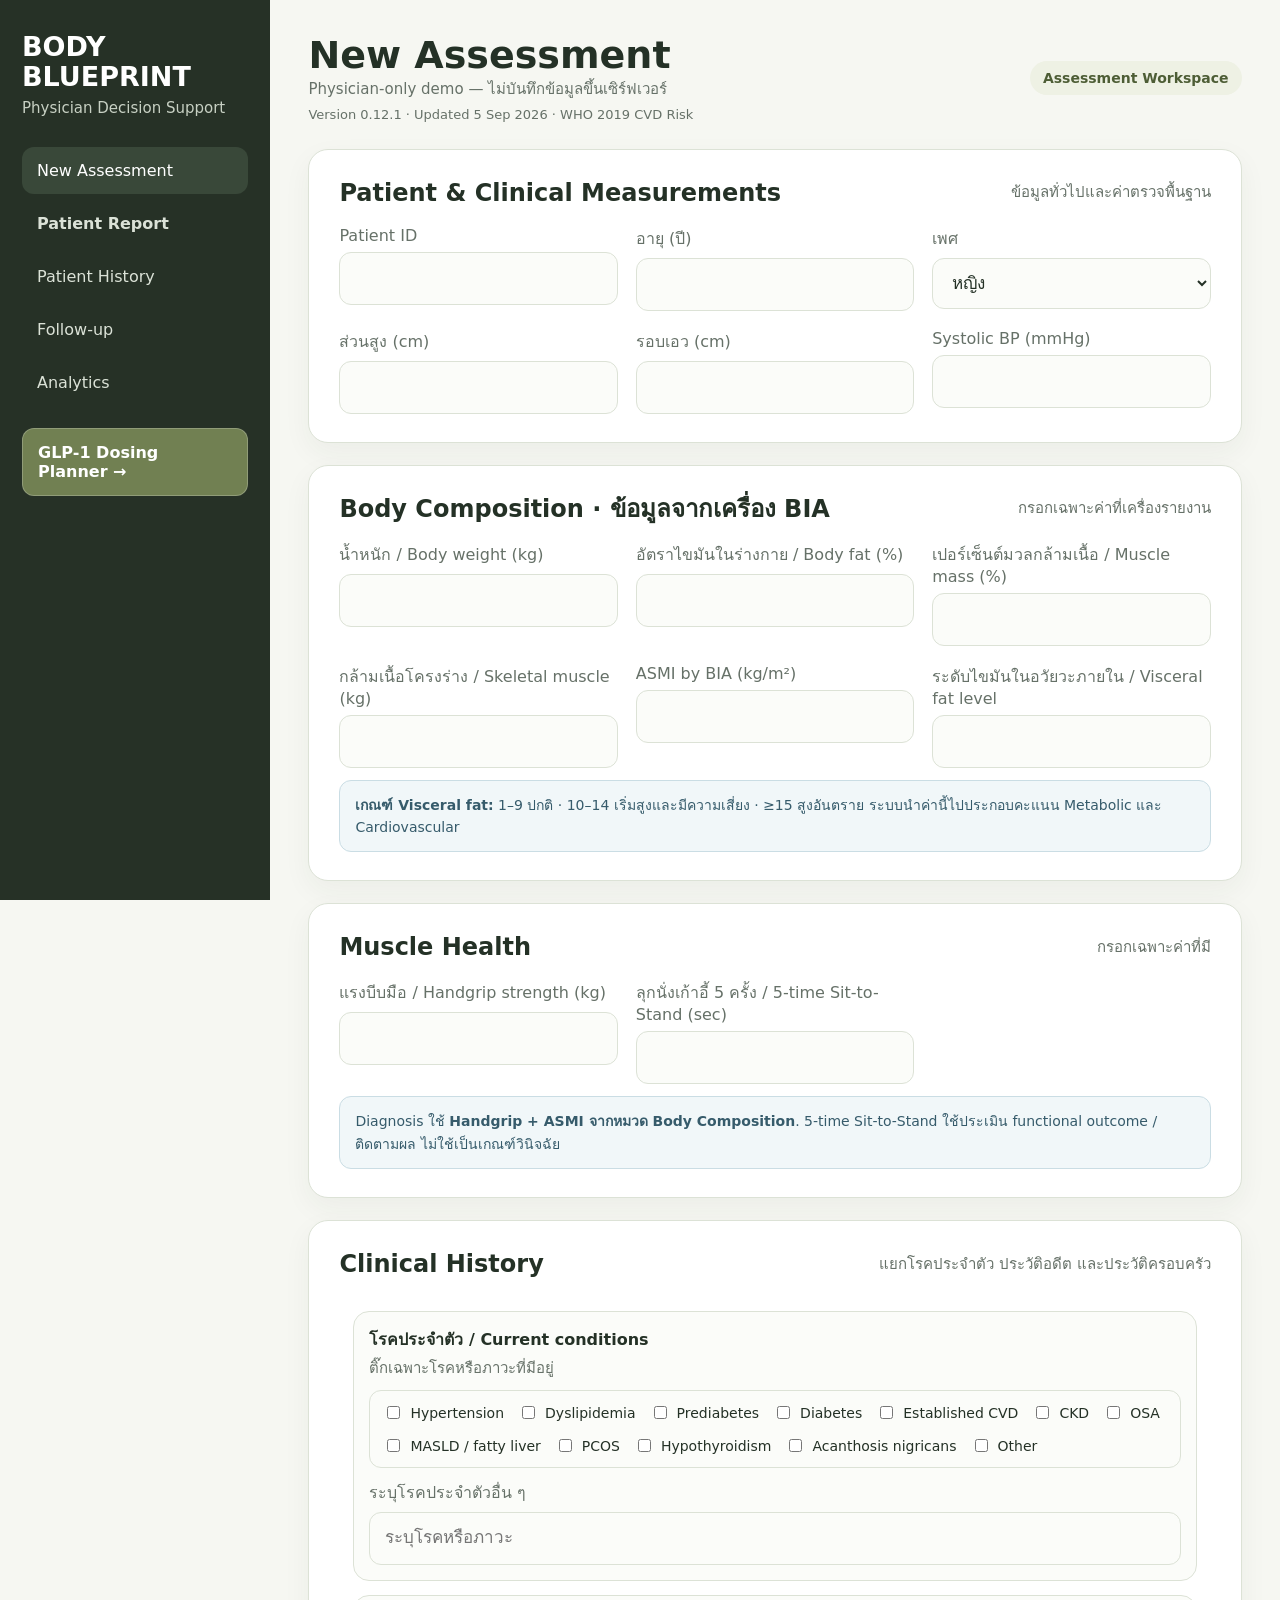
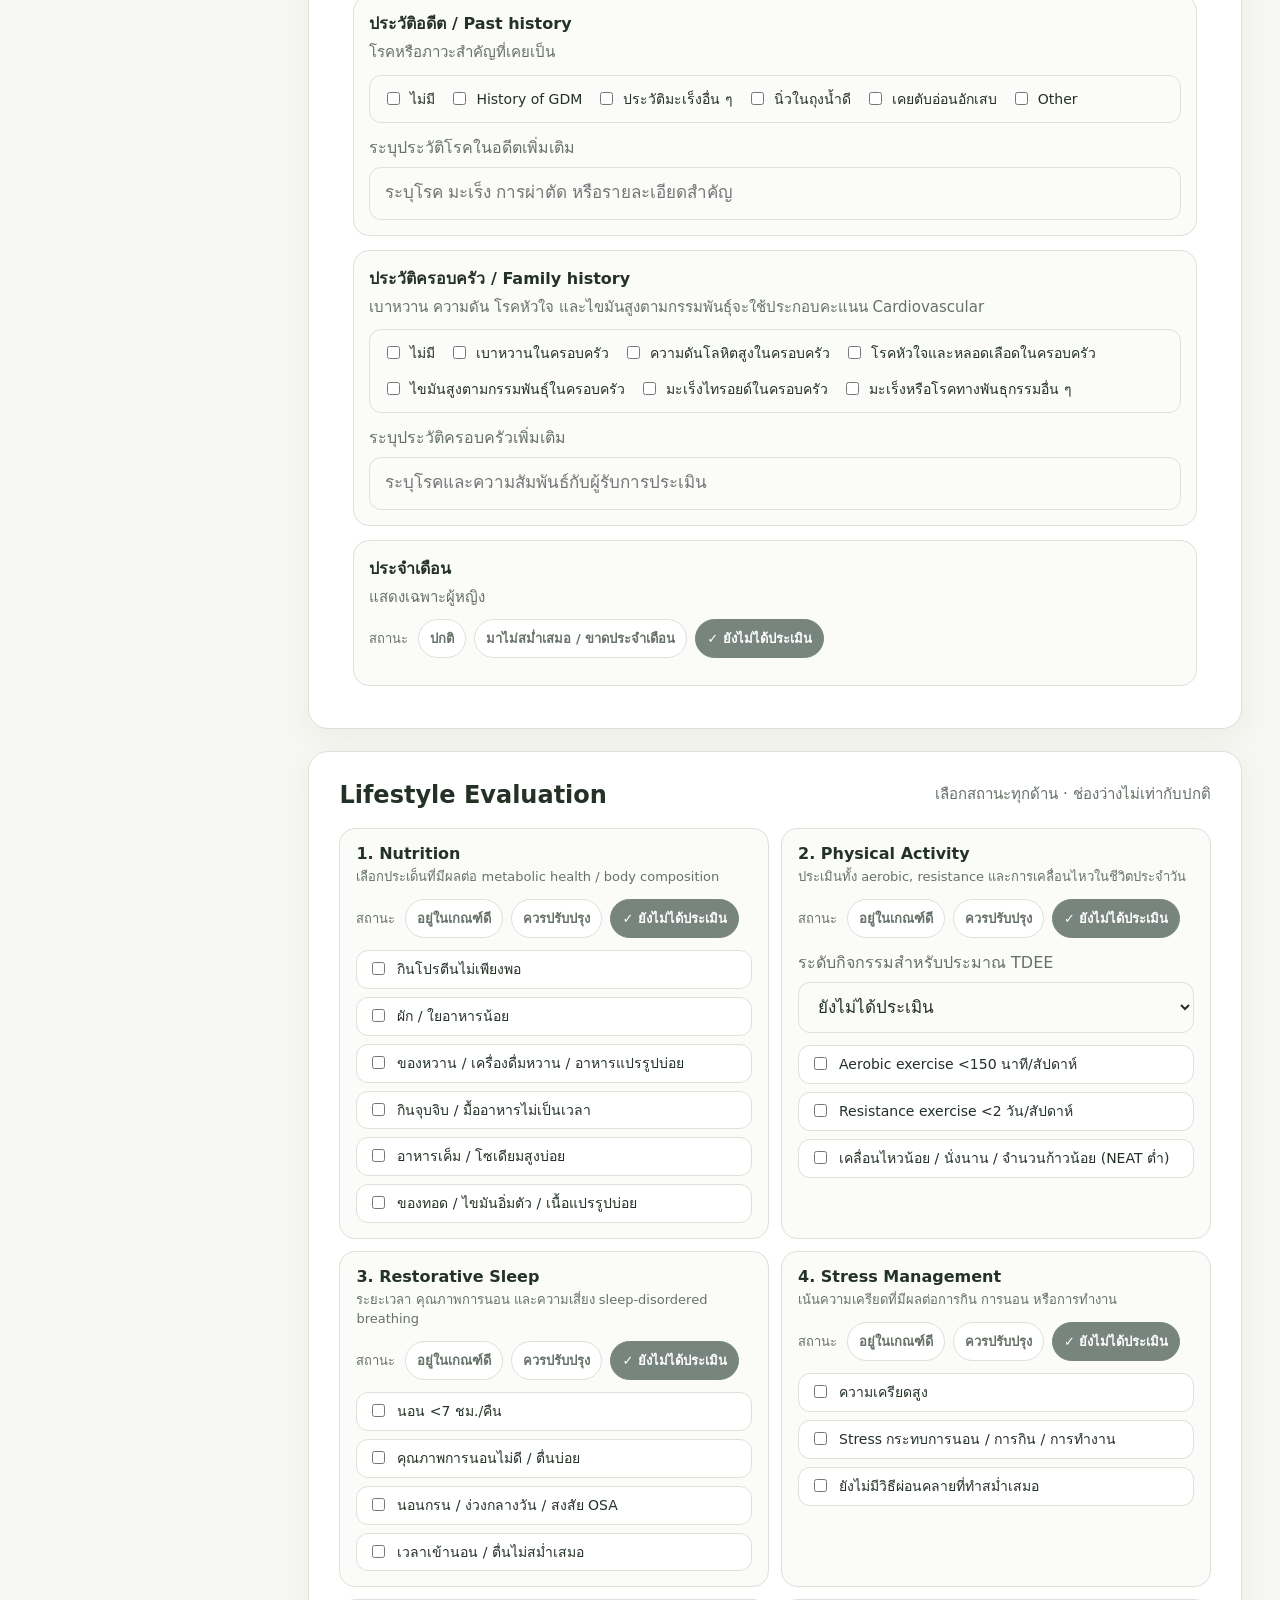
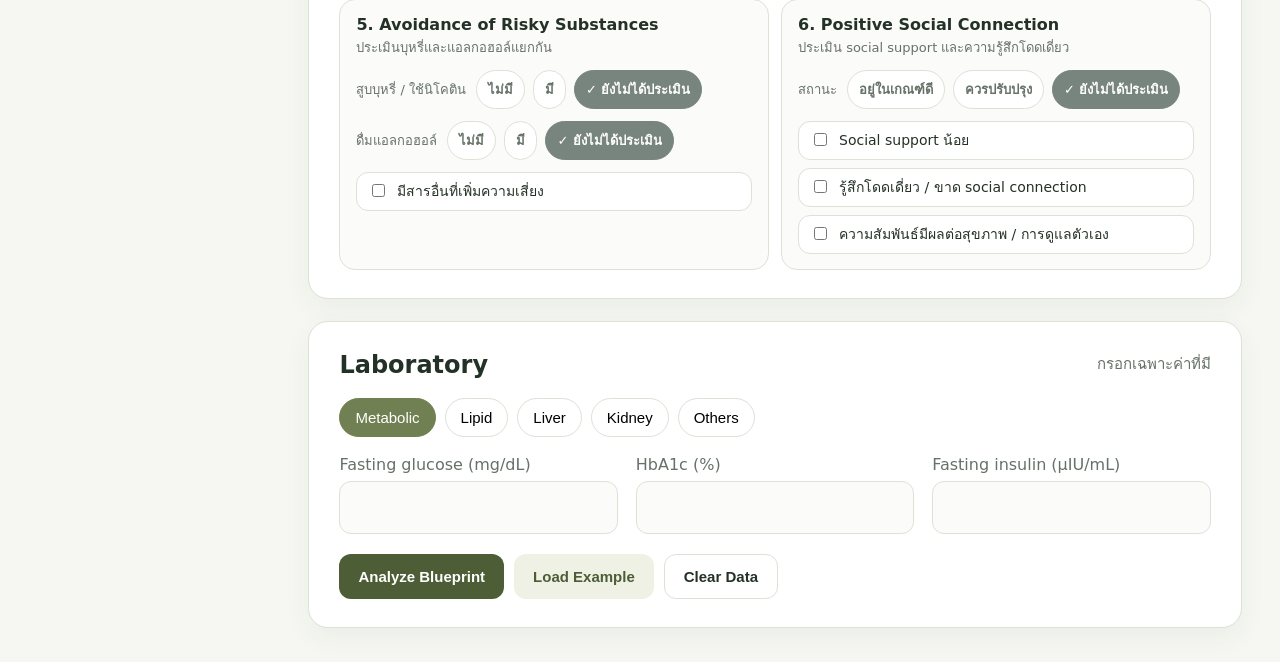
==== index.html @ 10268841 "Add files via upload" ====
<!DOCTYPE html>
<html lang="th">
<head>
  <meta charset="UTF-8" />
  <meta name="viewport" content="width=device-width, initial-scale=1.0" />
  <title>Body Blueprint — Physician Decision Support v0.12.1</title>
  <style>
    :root{
      --bg:#f6f7f2; --panel:#ffffff; --ink:#243126; --muted:#667168;
      --olive:#718052; --olive-dark:#4d5d35; --cream:#eef1e4;
      --line:#dce2d6; --ok:#2f7a55; --moderate:#a68420; --warn:#b86824; --risk:#ad4848;
      --info:#40677a; --soft:#f8faf5;
    }
    *{box-sizing:border-box}
    html{scroll-behavior:smooth}
    body{margin:0;font-family:Inter,system-ui,-apple-system,"Segoe UI",sans-serif;background:var(--bg);color:var(--ink);font-size:16px}
    .app{display:grid;grid-template-columns:250px 1fr;min-height:100vh}
    aside{background:#263126;color:#fff;padding:28px 20px;position:sticky;top:0;height:100vh}
    .brand{font-size:25px;font-weight:800;line-height:1.1;margin-bottom:8px}
    .sub{font-size:14px;color:#c7d0c3;margin-bottom:30px}
    nav a{display:block;color:#dbe2d7;text-decoration:none;padding:13px 14px;border-radius:12px;margin:6px 0;font-size:15px}
    nav a.active,nav a:hover{background:#394839;color:#fff}
    nav a.tool-link{margin-top:22px;border:1px solid rgba(255,255,255,.22);background:#718052;color:#fff;font-weight:800}
    nav a.tool-link:hover{background:#839262}
    .mobile-tool-link{display:none;text-decoration:none;background:var(--olive-dark);color:#fff;padding:11px 15px;border-radius:12px;font-weight:800;margin-bottom:16px;width:max-content}
    main{padding:30px;max-width:1550px;width:100%;margin:auto}
    .view{display:block}.view.hidden{display:none}
    .top{display:flex;justify-content:space-between;gap:20px;align-items:center;margin-bottom:24px}
    .top-actions{display:flex;gap:10px;align-items:center;flex-wrap:wrap;justify-content:flex-end}
    h1{margin:0;font-size:34px;line-height:1.15}
    .pill{background:var(--cream);padding:9px 13px;border-radius:999px;color:var(--olive-dark);font-weight:800;font-size:14px}
    .version{font-size:13px;color:var(--muted);margin-top:6px}
    .input-stack,.result-stack{display:grid;gap:22px}
    .input-stack{max-width:1280px}
    .result-stack{max-width:1180px;margin:auto}
    .card{background:var(--panel);border:1px solid var(--line);border-radius:20px;padding:24px;box-shadow:0 10px 28px rgba(43,56,40,.05)}
    .section-title{display:flex;justify-content:space-between;gap:15px;align-items:center;margin-bottom:18px}
    .section-title h2{margin:0;font-size:22px;line-height:1.25}
    .note{font-size:14px;color:var(--muted);line-height:1.55}
    .form-grid{display:grid;grid-template-columns:repeat(3,1fr);gap:15px}
    .field label{display:block;font-size:15px;color:var(--muted);margin:0 0 7px}
    .field input,.field select,.field textarea{width:100%;padding:13px 14px;border:1px solid var(--line);border-radius:12px;background:#fbfcf9;color:var(--ink);font-size:16px;line-height:1.35}
    input[type=number]{appearance:textfield;-moz-appearance:textfield}
    input[type=number]::-webkit-inner-spin-button,input[type=number]::-webkit-outer-spin-button{-webkit-appearance:none;margin:0}
    .field textarea{min-height:230px;resize:vertical;font-family:inherit}
    .wide{grid-column:span 3}
    .tabs{display:flex;gap:9px;flex-wrap:wrap;margin-bottom:18px}
    .tab{padding:10px 15px;border:1px solid var(--line);border-radius:999px;background:#fff;font-size:15px;cursor:pointer}
    .tab.active{background:var(--olive);color:#fff;border-color:var(--olive)}
    .lab-panel{display:none}.lab-panel.active{display:block}
    .actions{display:flex;gap:10px;flex-wrap:wrap;margin-top:20px}
    .btn{border:0;border-radius:12px;padding:13px 19px;font-weight:800;cursor:pointer;font-size:15px}
    .btn.primary{background:var(--olive-dark);color:#fff}.btn.secondary{background:var(--cream);color:var(--olive-dark)}.btn.ghost{background:#fff;border:1px solid var(--line);color:var(--ink)}
    .result-toolbar{display:flex;align-items:center;justify-content:space-between;gap:12px;flex-wrap:wrap;margin-bottom:20px}
    .result-toolbar .actions{margin:0}
    .score{display:flex;align-items:center;gap:24px}
    .circle{width:142px;height:142px;border-radius:50%;display:grid;place-items:center;background:conic-gradient(var(--olive) 0 0%,#e3e8dd 0 100%);position:relative;flex:0 0 auto}
    .circle:after{content:"";position:absolute;width:102px;height:102px;background:#fff;border-radius:50%}
    .circle strong{z-index:1;font-size:33px}.circle span{z-index:1;position:absolute;margin-top:50px;font-size:13px;color:var(--muted)}
    .metrics{display:grid;grid-template-columns:repeat(4,1fr);gap:12px;margin-top:20px}
    .metric{padding:14px;border-radius:14px;background:var(--soft);border:1px solid var(--line)}
    .metric b{display:block;font-size:16px}.metric small{color:var(--muted);line-height:1.45;display:block;margin-top:5px;font-size:14px}
    .status{font-size:14px;font-weight:800}.ok{color:var(--ok)} .moderate{color:var(--moderate)} .warn{color:var(--warn)} .risk{color:var(--risk)} .info{color:var(--info)}
    .core-overview{display:grid;grid-template-columns:minmax(300px,.9fr) minmax(380px,1.1fr);gap:22px;align-items:center}
    .core-radar{border-left:1px solid var(--line);padding-left:20px}.core-radar svg{display:block;width:100%;max-width:560px;margin:auto}
    .core-metrics-list{display:grid;grid-template-columns:1fr 1fr;gap:0 22px;margin-top:18px}
    .core-metric-row{display:flex;justify-content:space-between;gap:16px;padding:11px 0;border-bottom:1px solid var(--line);align-items:flex-start}
    .core-metric-row b{font-size:15px}.core-metric-row span{text-align:right;color:var(--muted);font-size:14px;line-height:1.45}
    .result-detail-list{display:grid;gap:0;margin-top:10px}.result-detail-row{padding:11px 2px;border-bottom:1px solid var(--line);display:flex;justify-content:space-between;gap:18px}.result-detail-row b{font-size:15px}.result-detail-row span{font-size:14px;color:var(--muted);text-align:right}
    .plain-result-text{font-size:14px;line-height:1.65;color:#3c483d;margin-top:12px}.plain-result-text ul{margin:6px 0 0;padding-left:20px}
    .lab-normal-line{display:flex;justify-content:space-between;gap:14px;padding:13px 2px;border-bottom:1px solid var(--line)}.lab-normal-line span{color:var(--ok);font-weight:800;font-size:14px}
    .summary{line-height:1.7;color:#3c483d;white-space:pre-line;font-size:16px;margin:0}
    .assessment-title{display:flex;justify-content:space-between;gap:15px;align-items:center;padding:15px 16px;border-radius:14px;background:var(--soft);border:1px solid var(--line);margin-bottom:14px}
    .assessment-title strong{font-size:19px}
    .domain-grid{display:grid;grid-template-columns:repeat(2,1fr);gap:12px}
    .domain{border:1px solid var(--line);border-radius:14px;padding:14px;background:#fff}.domain h4{margin:0 0 7px;font-size:15px}.domain p{margin:0;font-size:14px;color:var(--muted);line-height:1.55}
    .domain.positive{background:#fff9ed;border-color:#ead9aa}.domain.strong{background:#fff1f1;border-color:#e7c1c1}
    .organ-grid{display:grid;grid-template-columns:1fr 1fr;gap:14px}
    .organ-card{border:1px solid var(--line);border-radius:16px;padding:16px;background:#fff}.organ-card.hidden{display:none}
    .organ-head{display:flex;justify-content:space-between;align-items:flex-start;gap:12px;margin-bottom:10px}.organ-head h3{margin:0;font-size:18px}.organ-body{font-size:15px;line-height:1.65;color:#3c483d}.organ-body ul{margin:8px 0 0;padding-left:20px}.organ-body li{margin:5px 0}
    .recommendations{display:grid;grid-template-columns:repeat(2,1fr);gap:13px}.rec{border:1px solid var(--line);border-radius:16px;padding:16px;background:#fff}.rec .head{display:flex;justify-content:space-between;gap:12px}.rec h3{margin:0;font-size:17px}.badge{font-size:13px;font-weight:800;padding:6px 9px;border-radius:999px;background:var(--cream);color:var(--olive-dark);white-space:nowrap}.rec p{font-size:14px;color:var(--muted);line-height:1.55;margin-bottom:8px}.rec ul{margin:0;padding-left:19px;font-size:14px;line-height:1.6}.program-choice{display:flex;align-items:flex-start;gap:9px;font-weight:800;cursor:pointer}.program-choice input{width:auto;margin-top:3px}
    .flag,.alert,.info-box,.footer-note{padding:13px 15px;border-radius:12px;font-size:14px;line-height:1.6}
    .flag{background:#fff8e8;color:#735620;border:1px solid #ead9aa;margin-top:12px}.alert{background:#fff1f1;color:#7e3b3b;border:1px solid #e7c1c1;margin-top:12px}.info-box{background:#f1f7f9;color:#365b6b;border:1px solid #cadde4;margin-top:12px}.footer-note{margin-top:16px;background:#fff8e8;color:#735620;border:1px solid #ead9aa}
    .inline-checks{display:flex;gap:14px;flex-wrap:wrap;padding:12px 13px;border:1px solid var(--line);border-radius:12px;background:#fbfcf9}.inline-checks label{font-size:14px;color:var(--ink);display:flex;align-items:center;gap:7px;margin:0}.inline-checks input{width:auto}
    .lifestyle-grid{display:grid;grid-template-columns:repeat(2,1fr);gap:12px}
    .lifestyle-item{border:1px solid var(--line);border-radius:16px;padding:15px 16px;background:#fbfcf9}
    .lifestyle-item h3{margin:0 0 5px;font-size:16px}
    .lifestyle-item p{margin:0 0 12px;color:var(--muted);font-size:13px;line-height:1.45}
    .pillar-state{display:flex;align-items:center;gap:8px;margin:9px 0 12px;flex-wrap:wrap}.pillar-state>span{font-size:13px;color:var(--muted);margin-right:2px}.state-choice{cursor:pointer}.state-choice input{position:absolute;opacity:0;pointer-events:none}.state-choice span{display:block;padding:8px 11px;border:1px solid var(--line);border-radius:999px;background:#fff;color:var(--muted);font-size:13px;font-weight:700}.state-choice input:checked+span{background:var(--olive-dark);border-color:var(--olive-dark);color:#fff}.state-choice input:checked+span:before{content:'✓ ';font-weight:900}.state-choice.issue input:checked+span{background:#b37435;border-color:#b37435}.state-choice.unknown input:checked+span{background:#78857e;border-color:#78857e}
    .lifestyle-options{display:flex;gap:9px;flex-wrap:wrap}
    .lifestyle-options label{display:flex;align-items:center;gap:7px;padding:8px 11px;border:1px solid var(--line);border-radius:999px;background:#fff;font-size:14px;cursor:pointer}
    .lifestyle-options input{width:auto;margin:0}
    .lifestyle-summary-band{display:flex;gap:12px;align-items:center;flex-wrap:wrap;padding:14px 16px;border-radius:14px;background:#f0f4e9;border:1px solid #d7dfca;margin-bottom:4px}
    .lifestyle-summary-band strong{font-size:17px;color:var(--olive-dark);margin-right:auto}
    .lifestyle-summary-stat{display:flex;align-items:center;gap:6px;font-size:13px;font-weight:800;color:var(--muted)}
    .lifestyle-summary-stat i{display:block;width:9px;height:9px;border-radius:50%;background:#97a098}
    .lifestyle-summary-stat.good i{background:var(--ok)}.lifestyle-summary-stat.improve i{background:var(--warn)}
    .lifestyle-result-grid{display:grid;grid-template-columns:repeat(2,minmax(0,1fr));column-gap:28px;margin-top:8px}
    .lifestyle-result{display:grid;grid-template-columns:42px minmax(0,1fr) auto;gap:12px;align-items:start;padding:17px 2px;border-bottom:1px solid var(--line)}
    .lifestyle-index{width:38px;height:38px;border-radius:12px;display:grid;place-items:center;background:var(--cream);color:var(--olive-dark);font-size:13px;font-weight:900}
    .lifestyle-result.improve .lifestyle-index{background:#fff0d2;color:#8a5a17}.lifestyle-result.good .lifestyle-index{background:#e5f3e9;color:var(--ok)}
    .lifestyle-copy h4{margin:0 0 3px;font-size:16px}.lifestyle-copy>p{margin:0;color:var(--muted);font-size:13px;line-height:1.5}
    .lifestyle-detail{grid-column:2/-1;margin-top:-4px;padding:10px 12px;border-radius:10px;background:#fafbf8;font-size:13px;line-height:1.55}
    .lifestyle-detail b{display:inline;color:var(--ink)}.lifestyle-detail p{margin:3px 0}.lifestyle-detail .advice{color:var(--olive-dark)}
    .lifestyle-status{white-space:nowrap;border-radius:999px;padding:6px 9px;font-size:12px;font-weight:900;background:#eef0ed;color:#6d756f}
    .lifestyle-status.good{background:#e5f3e9;color:var(--ok)}.lifestyle-status.improve{background:#fff0d2;color:#8a5a17}
    .issue-checks{display:grid;grid-template-columns:1fr;gap:8px;margin-top:10px}
    .issue-check{display:flex;gap:9px;align-items:flex-start;padding:9px 11px;border:1px solid var(--line);border-radius:12px;background:#fff;font-size:14px;line-height:1.35;cursor:pointer}
    .issue-check input{width:auto;margin-top:2px}
    .ir-lab-alert{display:none;padding:13px 15px;border-radius:12px;background:#fff8e8;color:#735620;border:1px solid #ead9aa;margin:12px 0 0;font-size:14px;line-height:1.6}
    .lab-domain-grid{display:grid;grid-template-columns:repeat(2,1fr);gap:12px}
    .lab-domain{border:1px solid var(--line);border-radius:16px;padding:16px;background:#fff}
    .lab-domain-head{display:flex;justify-content:space-between;gap:12px;align-items:center;margin-bottom:8px}
    .lab-domain h3{margin:0;font-size:17px}
    .lab-domain ul{margin:8px 0 0;padding-left:19px;font-size:14px;line-height:1.6}
    .lab-domain p{margin:5px 0;font-size:14px;line-height:1.55;color:var(--muted)}
    .muscle-result-grid{display:grid;grid-template-columns:repeat(3,1fr);gap:12px;margin-top:14px}
    .muscle-result-item{border:1px solid var(--line);border-radius:14px;padding:14px;background:var(--soft)}
    .muscle-result-item b{display:block;font-size:16px;margin-bottom:5px}
    .muscle-result-item small{font-size:13px;color:var(--muted);line-height:1.45}
    .muscle-recs{margin:12px 0 0;padding-left:20px;font-size:14px;line-height:1.6}
    .muscle-concept{padding:15px 16px;border-radius:15px;background:#f0f5e9;border:1px solid #d4dec6;margin-bottom:15px;line-height:1.55}
    .muscle-concept b{font-size:16px}
    .muscle-block{border:1px solid var(--line);border-radius:16px;padding:16px;background:#fbfcf9;margin-top:12px}
    .muscle-block h3{margin:0 0 6px;font-size:17px}
    .muscle-block .note{margin-bottom:10px}
    .muscle-risk-grid{display:flex;gap:9px;flex-wrap:wrap}
    .muscle-risk-grid label{display:flex;align-items:center;gap:7px;border:1px solid var(--line);background:#fff;border-radius:999px;padding:8px 11px;font-size:14px;cursor:pointer}
    .muscle-risk-grid input{width:auto;margin:0}
    .muscle-path{display:grid;grid-template-columns:repeat(4,1fr);gap:10px;margin:12px 0}
    .muscle-path .step{border:1px solid var(--line);border-radius:14px;padding:12px;background:#fff;text-align:center}
    .muscle-path .step b{display:block;font-size:13px;margin-bottom:4px}
    .muscle-path .step span{font-size:12px;color:var(--muted)}
    .muscle-diagnosis{padding:14px 16px;border:1px solid var(--line);border-radius:14px;background:var(--soft);margin-top:12px}
    .muscle-diagnosis strong{font-size:18px}
    @media screen and (max-width:850px){.muscle-path{grid-template-columns:repeat(2,1fr)}}
    @media screen and (max-width:680px){.muscle-path{grid-template-columns:1fr}}
    @media screen and (max-width:680px){.muscle-result-grid{grid-template-columns:1fr}}
    @media screen and (max-width:680px){.lab-domain-grid{grid-template-columns:1fr}}
    @media screen and (max-width:680px){.lifestyle-grid,.lifestyle-result-grid{grid-template-columns:1fr}.lifestyle-result{grid-template-columns:38px minmax(0,1fr)}.lifestyle-result .lifestyle-status{grid-column:2;justify-self:start}.lifestyle-detail{grid-column:1/-1}.lifestyle-summary-band{align-items:flex-start}.lifestyle-summary-band strong{width:100%}}.copy-status{font-size:14px;color:var(--ok);align-self:center}
    .muted-line{color:var(--muted);font-size:14px;margin-top:7px}
    .editor-layout{display:grid;grid-template-columns:minmax(0,1fr) 320px;gap:20px;align-items:start}
    .editor-side{position:sticky;top:24px}
    .editor-recs{display:grid;gap:14px}
    .editor-rec{border:1px solid var(--line);border-radius:18px;padding:18px;background:#fff}
    .editor-rec-head{display:flex;align-items:center;justify-content:space-between;gap:12px;margin-bottom:14px}
    .editor-rec-head strong{font-size:18px}.editor-rec-actions{display:flex;gap:6px;flex-wrap:wrap}
    .history-groups{display:grid;gap:14px;padding:14px}.history-group{border:1px solid var(--line);border-radius:16px;padding:15px;background:#fbfcf9}.history-group h3{margin:0 0 5px;font-size:16px}.history-group .note{display:block;margin-bottom:10px}.recommendation-library{display:flex;gap:10px;align-items:end;flex-wrap:wrap;margin-top:14px;padding:14px;border:1px dashed var(--line);border-radius:16px;background:#f8faf5}.recommendation-library .field{flex:1;min-width:240px}.recommendation-library.hidden{display:none}
    .energy-key-grid{display:grid;grid-template-columns:repeat(3,1fr);border-top:1px solid var(--line);border-bottom:1px solid var(--line);margin-top:4px}.energy-key{padding:18px 20px;min-width:0}.energy-key+ .energy-key{border-left:1px solid var(--line)}.energy-key>span{display:block;color:var(--muted);font-size:13px;font-weight:800;letter-spacing:.25px}.energy-key strong{display:block;font-size:28px;line-height:1.2;color:var(--olive-dark);margin:7px 0 5px}.energy-key small{display:block;color:var(--muted);font-size:12px;line-height:1.45}.energy-reference-grid{display:grid;grid-template-columns:1fr 1fr;gap:26px;margin-top:20px}.energy-reference-grid h3{font-size:17px;margin:0 0 7px}.protein-example-grid,.food-energy-grid{display:grid;grid-template-columns:1fr}.protein-example-item,.food-energy-item{display:flex;justify-content:space-between;gap:14px;padding:8px 1px;border-bottom:1px solid var(--line);font-size:13px}.protein-example-item b,.food-energy-item b{text-align:right;color:var(--olive-dark);white-space:nowrap}.energy-footnote{margin:8px 0 0;font-size:11.5px;color:var(--muted);line-height:1.45}
    .icon-btn{border:1px solid var(--line);background:#fff;color:var(--ink);border-radius:9px;padding:7px 10px;cursor:pointer;font-weight:800}
    .editor-fields{display:grid;grid-template-columns:1fr 1fr;gap:12px}.editor-fields .full{grid-column:1/-1}
    .editor-fields textarea{min-height:88px}
    .editor-meta{display:grid;grid-template-columns:repeat(4,1fr);gap:12px}
    .count-note{font-size:13px;color:var(--muted);margin-top:8px}
    .score-list{display:grid;gap:10px;margin-top:14px}.score-row{display:grid;grid-template-columns:1fr auto;gap:9px;align-items:center}
    .score-row b{font-size:14px}.score-row span{font-weight:800;color:var(--olive-dark)}
    .score-track{grid-column:1/-1;height:7px;border-radius:99px;background:#e4e8df;overflow:hidden}.score-track i{display:block;height:100%;border-radius:99px;background:var(--olive)}
    .score-method{margin-top:14px;border-top:1px solid var(--line);padding-top:13px}.score-method summary{cursor:pointer;font-weight:800;color:var(--olive-dark)}.score-method ul{padding-left:18px;margin:10px 0 0;color:var(--muted);font-size:13px;line-height:1.55}.score-method b{color:var(--ink)}
    .report-preview-shell{max-width:900px;margin:auto}.report-toolbar{display:flex;justify-content:space-between;align-items:center;gap:12px;margin-bottom:18px;flex-wrap:wrap}
    .patient-report-page{box-sizing:border-box;width:210mm;height:297mm;min-height:297mm;margin:0 auto 22px;background:#faf8f2;color:#2d4035;padding:14mm 15mm 16mm;box-shadow:0 12px 32px rgba(43,56,40,.12);position:relative;font-size:15px;overflow:hidden}
    .patient-report-page *{box-sizing:border-box}.pr-topline{width:64px;height:6px;border-radius:9px;background:var(--olive);margin-bottom:22px}
    .pr-header{display:flex;justify-content:space-between;align-items:flex-start;gap:18px}.pr-eyebrow{font-weight:800;letter-spacing:1.4px;color:var(--olive);font-size:13px}
    .pr-header h1{font-size:34px;margin:7px 0 3px}.pr-subtitle{font-size:16px;color:#78857e}.pr-meta{display:flex;gap:8px;flex-wrap:wrap;justify-content:flex-end}
    .pr-pill{border:1px solid #d5dccd;border-radius:999px;padding:8px 13px;background:rgba(255,255,255,.75);font-size:13px;white-space:nowrap}
    .pr-hero{display:grid;grid-template-columns:150px minmax(0,1fr);gap:14px;margin-top:18px;align-items:stretch}
    .pr-card{background:#fff;border:1px solid #dce2d6;border-radius:18px;padding:16px}.pr-score{background:#f4f6f0;color:#2d4035}.pr-score small{color:#78857e;font-weight:800;line-height:1.5}
    .pr-score strong{display:block;font-size:42px;line-height:1;margin-top:24px}.pr-score span{font-size:14px;color:#78857e}.pr-score hr{border:0;border-top:1px solid #dce2d6;margin:20px 0 12px}
    .pr-radar{padding:4px;text-align:center}.pr-radar svg{display:block;width:100%;height:auto}.pr-chart-note{font-size:12px;color:#88938c;margin-top:-5px}
    .pr-focus h3{font-size:17px;line-height:1.45;margin:8px 0 12px}.pr-focus-item{border-top:1px solid var(--line);padding-top:10px;margin-top:10px;font-size:13px;line-height:1.5}
    .pr-section-title{display:flex;justify-content:space-between;align-items:end;gap:12px;margin:24px 0 12px}.pr-section-title h2{margin:0;font-size:22px}.pr-section-title span{font-size:12px;color:#859087}
    .pr-domain-grid{display:grid;grid-template-columns:repeat(3,1fr);gap:10px}.pr-domain{background:#fff;border:1px solid var(--line);border-radius:16px;padding:14px;min-height:92px}
    .pr-domain-head{display:flex;justify-content:space-between;gap:8px;align-items:center}.pr-domain-head b{font-size:14px}.pr-domain-head strong{font-size:22px;color:var(--olive)}
    .pr-bar{height:7px;background:#e4e8df;border-radius:99px;overflow:hidden;margin:11px 0}.pr-bar i{display:block;height:100%;background:var(--olive);border-radius:99px}.pr-domain p{font-size:12px;color:#748079;line-height:1.45;margin:0}
    .pr-metrics{display:grid;grid-template-columns:repeat(5,1fr);gap:9px}.pr-metric{background:#fff;border:1px solid var(--line);border-radius:15px;padding:12px}.pr-metric small{color:#7e8982}.pr-metric strong{display:block;font-size:20px;margin-top:8px}
    .pr-highlight-grid{display:grid;grid-template-columns:1fr;gap:10px;margin-top:16px}.pr-highlight{background:#fff;border:1px solid var(--line);border-radius:16px;padding:15px}.pr-highlight.focus{background:#f5efdf}.pr-highlight b{display:block;margin-bottom:6px}.pr-highlight strong{color:var(--olive-dark)}
    .pr-rec-intro{display:flex;justify-content:space-between;gap:28px;align-items:end}.pr-rec-intro h1{font-size:34px;margin:8px 0}.pr-goal{background:#e9eddf;border-radius:16px;padding:14px;width:190px;font-size:13px;line-height:1.55}
    .pr-rec-list{display:grid;gap:9px;margin-top:14px}.pr-rec{display:grid;grid-template-columns:36px minmax(0,1fr) 138px;gap:12px;background:rgba(255,255,255,.72);border-bottom:1px solid var(--line);border-radius:12px;padding:11px 12px;break-inside:avoid;min-height:0}
    .pr-rec-num{width:32px;height:32px;border-radius:50%;display:grid;place-items:center;background:var(--olive);color:#fff;font-weight:800;font-size:15px}.pr-rec h3{font-size:17px;margin:1px 0 3px}.pr-rec .why{font-size:11.5px;color:#748079;line-height:1.35}.pr-rec ul{margin:5px 0 0;padding-left:18px;font-size:12.5px;line-height:1.42}.pr-target{background:#f0f3e9;border-radius:10px;padding:9px;font-size:11px}.pr-target small{font-weight:800;color:#849071}.pr-target strong{display:block;font-size:13px;line-height:1.35;margin-top:5px;color:#52683e}
    .pr-doctor-note{background:#eef2e7;border:1px solid #d5ddca;border-radius:18px;padding:18px;margin-top:20px;line-height:1.65;font-size:15px}.pr-doctor-note h3{margin:0 0 8px;font-size:18px}
    .pr-follow-grid{display:grid;grid-template-columns:1fr 1fr;gap:10px;margin-top:16px}.pr-follow{background:#fff;border:1px solid var(--line);border-radius:16px;padding:15px;line-height:1.55}.pr-follow h3{font-size:16px;margin:0 0 7px}.pr-follow p{font-size:13px;color:#748079;margin:0}
    .pr-disclaimer{border-top:1px solid var(--line);padding-top:12px;margin-top:18px;font-size:11px;line-height:1.55;color:#7d8982}.pr-footer{position:absolute;left:16mm;right:16mm;bottom:8mm;display:flex;justify-content:space-between;font-size:11px;color:#97a19a}.pr-footer b{color:var(--olive)}
    .patient-report-page.report-first{padding:10mm 13mm 13mm;font-size:15px}.report-first .pr-topline{width:64px;height:5px;margin-bottom:10px;background:var(--olive);border-radius:99px}.report-first .pr-header{align-items:flex-start}.report-first .pr-header>div:first-child{min-width:0}.report-first .pr-header h1{font-size:28px;margin:3px 0 1px;white-space:nowrap}.report-first .pr-subtitle{font-size:14.5px}.report-first .pr-meta{gap:7px;flex-wrap:nowrap;align-items:flex-start}.report-first .pr-pill{padding:5px 8px;font-size:12.5px;border:1px solid #d5dccd;border-radius:999px;background:rgba(255,255,255,.75);margin:0}.report-first .pr-hero{grid-template-columns:minmax(0,1fr) 155px;gap:10px;margin-top:8px;align-items:start}.report-first .pr-radar{grid-column:1;height:326px;overflow:hidden;padding:0;border:0;background:transparent}.report-first .pr-radar svg{display:block;height:310px;width:100%;max-width:650px;margin:0 auto}.report-first .pr-chart-note{font-size:11px;margin-top:-5px}.report-first .pr-score{grid-column:2;grid-row:1;display:flex;flex-direction:column;justify-content:center;text-align:center;padding:12px 10px;min-height:170px;margin-top:62px;background:#2f493c;color:#fff;border:0;border-radius:16px;box-shadow:none}.report-first .pr-score small{color:#cbd6c9}.report-first .pr-score strong{font-size:40px;margin-top:9px;color:#fff;letter-spacing:-1px}.report-first .pr-score strong span{font-size:13px;letter-spacing:0;color:#cbd6c9}.report-first .pr-score hr{width:42px;border-top:1px solid rgba(255,255,255,.32);margin:10px auto 8px}.report-first .pr-score-status{font-size:16px;color:#fff}.report-first .pr-score-copy{font-size:11px;line-height:1.35;color:#dbe3d9;margin:6px 0 0}.report-first .pr-section-title{margin:5px 0 4px}.report-first .pr-section-title h2{font-size:17px}.report-first .pr-section-title span{font-size:11px}.report-first .pr-domain-grid{grid-template-columns:repeat(2,1fr);gap:0 16px;border-top:1px solid var(--line)}.report-first .pr-domain{padding:5px 1px 4px;min-height:46px;background:transparent;border:0;border-bottom:1px solid var(--line);border-radius:0}.report-first .pr-domain-head b{font-size:12.5px}.report-first .pr-domain-head strong{font-size:16px}.report-first .pr-bar{height:4px;margin:4px 0 3px}.report-first .pr-domain p{font-size:10px;line-height:1.15}.report-first .pr-footer{left:13mm;right:13mm;bottom:5mm}
    .pr-merged-energy{margin-top:22px;border-top:2px solid var(--olive);padding-top:11px}.pr-merged-title{display:flex;align-items:baseline;justify-content:space-between;gap:12px;margin-bottom:8px}.pr-merged-title h2{margin:0;font-size:17px}.pr-merged-title span{font-size:10.5px;color:#7c8880}.pr-merged-targets{display:grid;grid-template-columns:1fr 1fr;gap:10px}.pr-merged-target{padding:10px 12px;border-radius:11px;background:#eef1e4;min-width:0}.pr-merged-target:first-child{background:#2f493c;color:#fff}.pr-merged-target small{display:block;font-size:10px;font-weight:800;color:#758169}.pr-merged-target:first-child small{color:#cbd6c9}.pr-merged-target strong{display:block;font-size:17px;line-height:1.2;margin:4px 0;white-space:nowrap}.pr-merged-target p{font-size:9.5px;line-height:1.3;color:#69766f;margin:0}.pr-merged-target:first-child p{color:#dbe3d9}.pr-merged-foods{display:grid;grid-template-columns:1fr 1fr;gap:10px;margin-top:12px;align-items:stretch}.pr-merged-food-box{min-height:116px;padding:11px 13px 10px;background:rgba(255,255,255,.58);border:1px solid rgba(113,128,82,.22);border-radius:12px}.pr-merged-foods h3{font-size:13px;margin:0 0 6px;color:#2f493c}.pr-merged-food-grid,.pr-merged-food-grid.energy{display:grid;grid-template-columns:1fr;gap:0}.pr-merged-food-item{display:flex;justify-content:space-between;align-items:baseline;gap:8px;background:transparent;border:0;border-bottom:1px solid rgba(113,128,82,.18);border-radius:0;padding:4px 0;font-size:10.5px;line-height:1.3}.pr-merged-food-item span:before{content:'• ';color:var(--olive)}.pr-merged-food-item b{display:inline;color:#52683e;margin:0;white-space:nowrap;font-weight:800}.pr-merged-note{font-size:9px;line-height:1.35;color:#7c8880;margin:6px 0 0}
    .report-nutrition .pr-header h1{font-size:31px}.pr-nutrition-targets{display:grid;grid-template-columns:1fr 1fr;gap:12px;margin-top:20px}.pr-big-target{border-radius:17px;padding:17px 19px;background:#2f493c;color:#fff;min-height:130px}.pr-big-target.protein{background:#e7eddc;color:#2d4035}.pr-big-target small{display:block;font-weight:800;letter-spacing:.8px;color:#cbd6c9}.pr-big-target.protein small{color:#70805f}.pr-big-target strong{display:block;font-size:27px;line-height:1.2;margin:9px 0 7px}.pr-big-target p{margin:0;font-size:12px;line-height:1.45;color:#dbe3d9}.pr-big-target.protein p{color:#647267}.pr-food-section{margin-top:13px;background:#fff;border:1px solid var(--line);border-radius:15px;padding:12px 14px}.pr-food-section h2{font-size:18px;margin:0 0 8px}.pr-food-grid{display:grid;grid-template-columns:repeat(4,1fr);gap:7px}.pr-food-item{border-radius:10px;background:#f4f6f0;padding:8px 9px;font-size:11.5px;line-height:1.3}.pr-food-item b{display:block;color:#52683e;margin-top:3px}.pr-food-note{font-size:10.5px;color:#7c8880;margin:7px 0 0}.pr-protein-foods{margin-top:13px}.pr-protein-foods .pr-food-item{background:#edf2e6}
    .report-recommendations .pr-topline{margin-bottom:14px}.report-recommendations .pr-header h1{font-size:29px;margin:4px 0}.report-recommendations .pr-subtitle{font-size:13px}.report-recommendations .pr-doctor-note{padding:10px 12px;margin-top:10px;font-size:12px;line-height:1.4}.report-recommendations .pr-doctor-note h3{font-size:14px;margin-bottom:4px}.report-recommendations .pr-follow-grid{margin-top:9px;gap:8px}.report-recommendations .pr-follow{padding:9px 11px}.report-recommendations .pr-follow h3{font-size:13px;margin-bottom:3px}.report-recommendations .pr-follow p{font-size:10.5px;line-height:1.35}.report-recommendations .pr-disclaimer{padding-top:8px;margin-top:9px;font-size:8.5px;line-height:1.35}
    .report-first .pr-hero{grid-template-columns:minmax(0,1fr) 205px;gap:14px}.report-first .pr-side{grid-column:2;display:grid;gap:8px;align-content:start}.report-first .pr-side .pr-score{grid-column:auto;grid-row:auto;margin-top:32px;min-height:145px;padding:11px}.report-first .pr-side .pr-score strong{font-size:34px;margin-top:7px}.report-first .pr-side .pr-score hr{margin:8px auto 6px}.report-first .pr-body-summary{margin:0;padding:10px 11px;background:#fff;border:1px solid var(--line);border-radius:13px}.report-first .pr-body-summary h2{font-size:12px;margin:0 0 4px;color:#52683e}.report-first .pr-body-summary .pr-metrics{display:block}.report-first .pr-body-summary .pr-metric{display:grid;grid-template-columns:minmax(0,1fr) auto;gap:2px 7px;align-items:baseline;padding:4px 0;border:0;border-bottom:1px solid #e4e8df;border-radius:0;min-height:0;background:transparent}.report-first .pr-body-summary .pr-metric:last-child{border-bottom:0}.report-first .pr-body-summary .pr-metric small{font-size:8.5px;line-height:1.15}.report-first .pr-body-summary .pr-metric strong{font-size:12px;line-height:1.1;margin:0;white-space:nowrap}.report-first .pr-body-summary .pr-metric span{grid-column:1/-1;font-size:8px;line-height:1.1;color:#78857e;margin:0}.glp-embed-head{display:flex;align-items:center;justify-content:space-between;gap:14px;margin-bottom:14px}.glp-embed-head h1{font-size:28px}.glp-frame{display:block;width:100%;height:calc(100vh - 130px);min-height:720px;border:1px solid var(--line);border-radius:18px;background:#f5f7f4;box-shadow:0 10px 28px rgba(43,56,40,.08)}
    /* v0.12.1 desktop workspace: use the available monitor width and improve legibility. */
    @media screen and (min-width:1101px){
      body{font-size:17px}
      .app{grid-template-columns:270px minmax(0,1fr)}
      aside{padding:32px 22px}.brand{font-size:27px}.sub{font-size:15px}nav a{font-size:16px;padding:14px 15px}
      main{max-width:none;padding:34px clamp(34px,3vw,62px)}
      .input-stack,.result-stack{max-width:none}.top{margin-bottom:27px}h1{font-size:38px}
      .card{padding:28px 30px}.section-title h2{font-size:24px}.note{font-size:15px}
      .form-grid{gap:18px}.field label{font-size:16px}.field input,.field select,.field textarea{font-size:17px;padding:14px 15px}
    }
    /* v0.12.1 patient report hero. Keep these print-sized values independent of the desktop workspace. */
    .report-first .pr-header{align-items:center}
    .report-first .pr-meta{display:block}
    .report-first .pr-meta-group{display:flex;align-items:center;gap:8px;padding:7px 11px;border:1px solid #d5dccd;border-radius:999px;background:rgba(255,255,255,.78);font-size:12.5px;white-space:nowrap}
    .report-first .pr-meta-group i{width:3px;height:3px;border-radius:50%;background:#a8b29f;display:block}
    .report-first .pr-hero{grid-template-columns:minmax(0,1fr) 210px;gap:16px}
    .report-first .pr-side{gap:9px}
    .report-first .pr-side .pr-score{margin-top:18px;min-height:104px;padding:10px 12px;border-radius:14px;justify-content:center;background:var(--score-bg,#667269);color:var(--score-fg,#fff)}
    .report-first .pr-side .pr-score small{font-size:9.5px;line-height:1.2;color:var(--score-muted,#e7ece8)}
    .report-first .pr-side .pr-score strong{font-size:31px;margin-top:5px;color:var(--score-fg,#fff)}
    .report-first .pr-side .pr-score strong span{font-size:11px;color:var(--score-muted,#e7ece8)}
    .report-first .pr-side .pr-score hr{width:34px;margin:6px auto 5px;border-color:color-mix(in srgb,var(--score-fg,#fff) 34%,transparent)}
    .report-first .pr-score-status{font-size:14px;color:var(--score-fg,#fff)}
    .report-first .pr-score.score-good{--score-bg:#397456;--score-fg:#fff;--score-muted:#d9e9df}
    .report-first .pr-score.score-moderate{--score-bg:#dfb845;--score-fg:#34382d;--score-muted:#575b4e}
    .report-first .pr-score.score-needs{--score-bg:#b9574f;--score-fg:#fff;--score-muted:#f5ddda}
    .report-first .pr-score.score-na{--score-bg:#69736c;--score-fg:#fff;--score-muted:#e2e7e3}
    .report-first .pr-body-summary{padding:12px 13px;border-radius:14px}
    .report-first .pr-body-summary h2{font-size:14px;margin:0 0 6px}
    .report-first .pr-body-summary .pr-metric{padding:5px 0;gap:2px 9px}
    .report-first .pr-body-summary .pr-metric small{font-size:10px;line-height:1.2}
    .report-first .pr-body-summary .pr-metric strong{font-size:15px;line-height:1.15}
    .report-first .pr-body-summary .pr-metric span{font-size:9.5px;line-height:1.2}
    @media screen and (max-width:850px){.report-first .pr-hero{grid-template-columns:1fr}.report-first .pr-side{grid-column:1}.report-first .pr-side .pr-score{margin-top:0}.report-first .pr-meta-group{white-space:normal;flex-wrap:wrap}.glp-embed-head{align-items:flex-start;flex-direction:column}.glp-frame{height:calc(100vh - 180px);min-height:620px}}
    @page{size:A4;margin:0}
    @media screen and (max-width:1100px){.editor-layout{grid-template-columns:1fr}.editor-side{position:static}}
    @media screen and (max-width:850px){.patient-report-page{width:100%;height:auto;min-height:0;padding:24px}.pr-hero,.pr-nutrition-targets{grid-template-columns:1fr}.pr-food-grid{grid-template-columns:1fr 1fr}.pr-domain-grid{grid-template-columns:1fr 1fr}.pr-metrics{grid-template-columns:1fr 1fr}.pr-rec{grid-template-columns:42px 1fr}.pr-target{grid-column:2}.pr-footer{position:static;margin-top:24px}.editor-fields,.editor-meta{grid-template-columns:1fr}.editor-fields .full{grid-column:auto}}
    @media screen and (max-width:850px){.core-overview{grid-template-columns:1fr}.core-radar{border-left:0;border-top:1px solid var(--line);padding:18px 0 0}.core-metrics-list{grid-template-columns:1fr}}
    @media screen and (max-width:850px){.energy-key-grid,.energy-reference-grid,.food-energy-grid,.protein-example-grid{grid-template-columns:1fr}.energy-key+ .energy-key{border-left:0;border-top:1px solid var(--line)}.report-first .pr-hero{grid-template-columns:1fr}.report-first .pr-radar,.report-first .pr-score{grid-column:1;grid-row:auto}}
    @media print{
      html,body{width:210mm;margin:0;padding:0;background:#fff;-webkit-print-color-adjust:exact;print-color-adjust:exact}.app{display:block}.app aside,#inputView,#resultView,#reportEditorView,.report-toolbar{display:none!important}
      main{width:210mm;margin:0;padding:0;max-width:none}.view.hidden{display:none}#patientReportView{display:block!important}.report-preview-shell{width:210mm;max-width:210mm;margin:0}
      .patient-report-page{box-sizing:border-box;width:210mm;height:297mm;min-height:297mm;margin:0;box-shadow:none;page-break-after:always;break-after:page}.patient-report-page:last-child{page-break-after:auto;break-after:auto}
    }
    @media screen and (max-width:1100px){.app{grid-template-columns:1fr}aside{display:none}.mobile-tool-link{display:inline-flex}.form-grid{grid-template-columns:1fr 1fr}.wide{grid-column:span 2}.metrics{grid-template-columns:1fr 1fr}.organ-grid{grid-template-columns:1fr}}
    @media screen and (max-width:680px){main{padding:16px}.form-grid,.metrics,.recommendations,.domain-grid{grid-template-columns:1fr}.wide{grid-column:span 1}.score{align-items:flex-start;flex-direction:column}.top{align-items:flex-start;flex-direction:column}.card{padding:18px}h1{font-size:29px}.section-title{align-items:flex-start;flex-direction:column}}
  </style>
</head>
<body>
<div class="app">
  <aside>
    <div class="brand">BODY<br>BLUEPRINT</div>
    <div class="sub">Physician Decision Support</div>
    <nav>
      <a class="active" href="#" onclick="showInput();return false;">New Assessment</a>
      <a href="#" onclick="openPatientReportFromNav();return false;"><b>Patient Report</b></a>
      <a href="#">Patient History</a><a href="#">Follow-up</a><a href="#">Analytics</a>
      <a class="tool-link" href="#glp1-planner" onclick="showGlpPlanner();return false;">GLP-1 Dosing Planner →</a>
    </nav>
  </aside>

  <main>
    <a class="mobile-tool-link" href="#glp1-planner" onclick="showGlpPlanner();return false;">GLP-1 Dosing Planner →</a>
    <section id="inputView" class="view">
      <div class="top">
        <div><h1>New Assessment</h1><div class="note">Physician-only demo — ไม่บันทึกข้อมูลขึ้นเซิร์ฟเวอร์</div><div class="version">Version 0.12.1 · Updated 5 Sep 2026 · WHO 2019 CVD Risk</div></div>
        <div class="top-actions"><div class="pill">Assessment Workspace</div></div>
      </div>

      <div class="input-stack">
        <div class="card">
          <div class="section-title"><h2>Patient & Clinical Measurements</h2><span class="note">ข้อมูลทั่วไปและค่าตรวจพื้นฐาน</span></div>
          <div class="form-grid">
            <div class="field"><label>Patient ID</label><input id="patientId"></div>
            <div class="field"><label>อายุ (ปี)</label><input id="age" type="number"></div>
            <div class="field"><label>เพศ</label><select id="sex" onchange="syncSexSpecificFields()"><option value="F">หญิง</option><option value="M">ชาย</option></select></div>
            <div class="field"><label>ส่วนสูง (cm)</label><input id="height" type="number"></div>
            <div class="field"><label>รอบเอว (cm)</label><input id="waist" type="number"></div>
            <div class="field"><label>Systolic BP (mmHg)</label><input id="sbp" type="number"></div>
            
          </div>
        </div>

        <div class="card">
          <div class="section-title"><h2>Body Composition · ข้อมูลจากเครื่อง BIA</h2><span class="note">กรอกเฉพาะค่าที่เครื่องรายงาน</span></div>
          <div class="form-grid">
            <div class="field"><label>น้ำหนัก / Body weight (kg)</label><input id="weight" type="number" step="0.1"></div>
            <div class="field"><label>อัตราไขมันในร่างกาย / Body fat (%)</label><input id="fat" type="number" step="0.1"></div>
            <div class="field"><label>เปอร์เซ็นต์มวลกล้ามเนื้อ / Muscle mass (%)</label><input id="musclePct" type="number" step="0.1"></div>
            <div class="field"><label>กล้ามเนื้อโครงร่าง / Skeletal muscle (kg)</label><input id="muscle" type="number" step="0.1"></div>
            <div class="field"><label>ASMI by BIA (kg/m²)</label><input id="smi" type="number" step="0.01"></div>
            <div class="field"><label>ระดับไขมันในอวัยวะภายใน / Visceral fat level</label><input id="visceral" type="number" step="1"></div>
          </div>
          <div class="info-box"><b>เกณฑ์ Visceral fat:</b> 1–9 ปกติ · 10–14 เริ่มสูงและมีความเสี่ยง · ≥15 สูงอันตราย ระบบนำค่านี้ไปประกอบคะแนน Metabolic และ Cardiovascular</div>
        </div>

        <div class="card">
          <div class="section-title">
            <h2>Muscle Health</h2>
            <span class="note">กรอกเฉพาะค่าที่มี</span>
          </div>
          <div class="form-grid">
            <div class="field">
              <label>แรงบีบมือ / Handgrip strength (kg)</label>
              <input id="handgrip" type="number" step="0.1">
            </div>
            <div class="field">
              <label>ลุกนั่งเก้าอี้ 5 ครั้ง / 5-time Sit-to-Stand (sec)</label>
              <input id="chairStand" type="number" step="0.1">
            </div>
          </div>
          <div class="info-box">
            Diagnosis ใช้ <b>Handgrip + ASMI จากหมวด Body Composition</b>. 5-time Sit-to-Stand ใช้ประเมิน functional outcome / ติดตามผล ไม่ใช้เป็นเกณฑ์วินิจฉัย
          </div>
        </div>

        <div class="card">
          <div class="section-title">
            <h2>Clinical History</h2>
            <span class="note">แยกโรคประจำตัว ประวัติอดีต และประวัติครอบครัว</span>
          </div>
          <div class="history-groups">
            <div class="history-group"><h3>โรคประจำตัว / Current conditions</h3><span class="note">ติ๊กเฉพาะโรคหรือภาวะที่มีอยู่</span><div class="inline-checks">
              <label><input type="checkbox" class="comorb" value="Hypertension">Hypertension</label><label><input type="checkbox" class="comorb" value="Dyslipidemia">Dyslipidemia</label><label><input type="checkbox" class="comorb" value="Prediabetes">Prediabetes</label><label><input type="checkbox" class="comorb" value="Diabetes">Diabetes</label><label><input type="checkbox" class="comorb" value="Established CVD">Established CVD</label><label><input type="checkbox" class="comorb" value="CKD">CKD</label><label><input type="checkbox" class="comorb" value="OSA">OSA</label><label><input type="checkbox" class="comorb" value="MASLD / fatty liver">MASLD / fatty liver</label><label><input type="checkbox" class="comorb" value="PCOS">PCOS</label><label><input type="checkbox" class="comorb" value="Hypothyroidism">Hypothyroidism</label><label><input type="checkbox" class="comorb" value="Acanthosis nigricans">Acanthosis nigricans</label><label><input type="checkbox" class="comorb" value="Current condition other">Other</label>
            </div><div class="field" style="margin-top:12px"><label>ระบุโรคประจำตัวอื่น ๆ</label><input id="currentOtherDetails" placeholder="ระบุโรคหรือภาวะ"></div></div>
            <div class="history-group"><h3>ประวัติอดีต / Past history</h3><span class="note">โรคหรือภาวะสำคัญที่เคยเป็น</span><div class="inline-checks">
              <label><input type="checkbox" class="comorb history-none" data-history-group="past" value="No significant past history">ไม่มี</label><label><input type="checkbox" class="comorb history-option" data-history-group="past" value="History of GDM">History of GDM</label><label><input type="checkbox" class="comorb history-option" data-history-group="past" value="History of other cancer">ประวัติมะเร็งอื่น ๆ</label><label><input type="checkbox" class="comorb history-option" data-history-group="past" value="Gallstones">นิ่วในถุงน้ำดี</label><label><input type="checkbox" class="comorb history-option" data-history-group="past" value="History of pancreatitis">เคยตับอ่อนอักเสบ</label><label><input type="checkbox" class="comorb history-option" data-history-group="past" value="Past history other">Other</label>
            </div><div class="field" style="margin-top:12px"><label>ระบุประวัติโรคในอดีตเพิ่มเติม</label><input id="pastHistoryDetails" data-history-text="past" placeholder="ระบุโรค มะเร็ง การผ่าตัด หรือรายละเอียดสำคัญ"></div></div>
            <div class="history-group"><h3>ประวัติครอบครัว / Family history</h3><span class="note">เบาหวาน ความดัน โรคหัวใจ และไขมันสูงตามกรรมพันธุ์จะใช้ประกอบคะแนน Cardiovascular</span><div class="inline-checks"><label><input type="checkbox" class="comorb history-none" data-history-group="family" value="No significant family history">ไม่มี</label><label><input type="checkbox" class="comorb history-option" data-history-group="family" value="Family history of diabetes">เบาหวานในครอบครัว</label><label><input type="checkbox" class="comorb history-option" data-history-group="family" value="Family history of hypertension">ความดันโลหิตสูงในครอบครัว</label><label><input type="checkbox" class="comorb history-option" data-history-group="family" value="Family history of cardiovascular disease">โรคหัวใจและหลอดเลือดในครอบครัว</label><label><input type="checkbox" class="comorb history-option" data-history-group="family" value="Family history of inherited high cholesterol">ไขมันสูงตามกรรมพันธุ์ในครอบครัว</label><label><input type="checkbox" class="comorb history-option" data-history-group="family" value="Family history of thyroid cancer">มะเร็งไทรอยด์ในครอบครัว</label><label><input type="checkbox" class="comorb history-option" data-history-group="family" value="Other family cancer or genetic disease">มะเร็งหรือโรคทางพันธุกรรมอื่น ๆ</label></div><div class="field" style="margin-top:12px"><label>ระบุประวัติครอบครัวเพิ่มเติม</label><input id="familyHistoryDetails" data-history-text="family" placeholder="ระบุโรคและความสัมพันธ์กับผู้รับการประเมิน"></div></div>
            <div class="history-group" id="menstrualHistoryGroup"><h3>ประจำเดือน</h3><span class="note">แสดงเฉพาะผู้หญิง</span><div id="menstrualField" class="pillar-state"><span>สถานะ</span><label class="state-choice"><input class="tri-state" type="radio" name="menstrual_status" value="normal"><span>ปกติ</span></label><label class="state-choice issue"><input class="tri-state" type="radio" name="menstrual_status" value="irregular"><span>มาไม่สม่ำเสมอ / ขาดประจำเดือน</span></label><label class="state-choice unknown"><input class="tri-state" type="radio" name="menstrual_status" value="unknown" checked><span>ยังไม่ได้ประเมิน</span></label></div></div>
          </div>
        </div>

        <div class="card">
          <div class="section-title">
            <h2>Lifestyle Evaluation</h2>
            <span class="note">เลือกสถานะทุกด้าน · ช่องว่างไม่เท่ากับปกติ</span>
          </div>
          <div class="lifestyle-grid">

            <div class="lifestyle-item">
              <h3>1. Nutrition</h3>
              <p>เลือกประเด็นที่มีผลต่อ metabolic health / body composition</p>
              <div class="pillar-state"><span>สถานะ</span><label class="state-choice"><input class="life-state" type="radio" name="state_nutrition" data-pillar="Nutrition" value="normal"><span>อยู่ในเกณฑ์ดี</span></label><label class="state-choice issue"><input class="life-state" type="radio" name="state_nutrition" data-pillar="Nutrition" value="issue"><span>ควรปรับปรุง</span></label><label class="state-choice unknown"><input class="life-state" type="radio" name="state_nutrition" data-pillar="Nutrition" value="unknown" checked><span>ยังไม่ได้ประเมิน</span></label></div>
              <div class="issue-checks">
                <label class="issue-check"><input class="life-issue" type="checkbox" data-pillar="Nutrition" data-label="กินโปรตีนไม่เพียงพอ" data-rec="ประเมิน protein target ตามน้ำหนัก เป้าหมาย และภาวะไต; กระจายโปรตีนในแต่ละมื้อ">กินโปรตีนไม่เพียงพอ</label>
                <label class="issue-check"><input class="life-issue" type="checkbox" data-pillar="Nutrition" data-label="ผัก/ใยอาหารน้อย" data-rec="เพิ่มผักและผลไม้รวมอย่างน้อย 400 g/day และใยอาหารจาก whole grains, legumes, vegetables และผลไม้ เป้าหมายประมาณ 25 g/day">ผัก / ใยอาหารน้อย</label>
                <label class="issue-check"><input class="life-issue" type="checkbox" data-pillar="Nutrition" data-label="ของหวาน/เครื่องดื่มหวาน/อาหารแปรรูปบ่อย" data-rec="ลด sugary drink ของหวาน และ ultra-processed food โดยเริ่มจากแหล่งที่กินบ่อยที่สุด">ของหวาน / เครื่องดื่มหวาน / อาหารแปรรูปบ่อย</label>
                <label class="issue-check"><input class="life-issue" type="checkbox" data-pillar="Nutrition" data-label="กินจุบจิบหรือมื้ออาหารไม่เป็นเวลา" data-rec="จัดโครงสร้างมื้ออาหารและลด grazing/snacking หากสัมพันธ์กับพลังงานเกิน">กินจุบจิบ / มื้ออาหารไม่เป็นเวลา</label>
                <label class="issue-check"><input class="life-issue" type="checkbox" data-pillar="Nutrition" data-label="อาหารเค็ม/โซเดียมสูงบ่อย" data-rec="ลดอาหารเค็ม ซุป น้ำจิ้ม และอาหารแปรรูป; เป้าหมาย WHO sodium &lt;2,000 mg/day หรือเกลือ &lt;5 g/day">อาหารเค็ม / โซเดียมสูงบ่อย</label>
                <label class="issue-check"><input class="life-issue" type="checkbox" data-pillar="Nutrition" data-label="ของทอด/ไขมันอิ่มตัว/เนื้อแปรรูปบ่อย" data-rec="ลดของทอด เนื้อแปรรูป และไขมันอิ่มตัว; เลือกปลา ถั่ว เมล็ดพืช และไขมันไม่อิ่มตัวแทน">ของทอด / ไขมันอิ่มตัว / เนื้อแปรรูปบ่อย</label>
              </div>
            </div>

            <div class="lifestyle-item">
              <h3>2. Physical Activity</h3>
              <p>ประเมินทั้ง aerobic, resistance และการเคลื่อนไหวในชีวิตประจำวัน</p>
              <div class="pillar-state"><span>สถานะ</span><label class="state-choice"><input class="life-state" type="radio" name="state_activity" data-pillar="Physical Activity" value="normal"><span>อยู่ในเกณฑ์ดี</span></label><label class="state-choice issue"><input class="life-state" type="radio" name="state_activity" data-pillar="Physical Activity" value="issue"><span>ควรปรับปรุง</span></label><label class="state-choice unknown"><input class="life-state" type="radio" name="state_activity" data-pillar="Physical Activity" value="unknown" checked><span>ยังไม่ได้ประเมิน</span></label></div>
              <div class="field" style="margin:12px 0"><label>ระดับกิจกรรมสำหรับประมาณ TDEE</label><select id="activityFactor"><option value="">ยังไม่ได้ประเมิน</option><option value="1.2">ออกกำลังกายน้อยมาก หรือไม่ออกเลย</option><option value="1.375">ออกกำลังกาย 1–3 ครั้งต่อสัปดาห์</option><option value="1.55">ออกกำลังกาย 4–5 ครั้งต่อสัปดาห์</option><option value="1.725">ออกกำลังกาย 6–7 ครั้งต่อสัปดาห์</option><option value="1.9">ออกกำลังกายวันละ 2 ครั้งขึ้นไป</option></select></div>
              <div class="issue-checks">
                <label class="issue-check"><input class="life-issue" type="checkbox" data-pillar="Physical Activity" data-label="Aerobic exercise <150 นาที/สัปดาห์" data-rec="ค่อย ๆ เพิ่ม moderate aerobic activity สู่เป้าหมาย WHO 150–300 นาที/สัปดาห์ หรือ vigorous 75–150 นาที/สัปดาห์ตามความเหมาะสม">Aerobic exercise &lt;150 นาที/สัปดาห์</label>
                <label class="issue-check"><input class="life-issue" type="checkbox" data-pillar="Physical Activity" data-label="Resistance exercise <2 วัน/สัปดาห์" data-rec="เพิ่ม resistance training กล้ามเนื้อมัดใหญ่ ≥2 วัน/สัปดาห์ เพื่อ preserve/improve muscle">Resistance exercise &lt;2 วัน/สัปดาห์</label>
                <label class="issue-check"><input class="life-issue" type="checkbox" data-pillar="Physical Activity" data-label="NEAT ต่ำ/เคลื่อนไหวน้อย" data-rec="เพิ่ม NEAT โดยลุกเดินระหว่างวัน ใช้บันไดเมื่อเหมาะสม และค่อย ๆ เพิ่มสู่ประมาณ 8,000–9,000 ก้าว/วันตามสมรรถภาพ">เคลื่อนไหวน้อย / นั่งนาน / จำนวนก้าวน้อย (NEAT ต่ำ)</label>
              </div>
            </div>

            <div class="lifestyle-item">
              <h3>3. Restorative Sleep</h3>
              <p>ระยะเวลา คุณภาพการนอน และความเสี่ยง sleep-disordered breathing</p>
              <div class="pillar-state"><span>สถานะ</span><label class="state-choice"><input class="life-state" type="radio" name="state_sleep" data-pillar="Sleep" value="normal"><span>อยู่ในเกณฑ์ดี</span></label><label class="state-choice issue"><input class="life-state" type="radio" name="state_sleep" data-pillar="Sleep" value="issue"><span>ควรปรับปรุง</span></label><label class="state-choice unknown"><input class="life-state" type="radio" name="state_sleep" data-pillar="Sleep" value="unknown" checked><span>ยังไม่ได้ประเมิน</span></label></div>
              <div class="issue-checks">
                <label class="issue-check"><input class="life-issue" type="checkbox" data-pillar="Sleep" data-label="นอน <7 ชม./คืน" data-rec="ตั้งเป้าการนอนอย่างน้อย 7 ชม./คืน และปรับเวลาเข้านอน/ตื่นให้สม่ำเสมอ">นอน &lt;7 ชม./คืน</label>
                <label class="issue-check"><input class="life-issue" type="checkbox" data-pillar="Sleep" data-label="คุณภาพการนอนไม่ดี/ตื่นบ่อย" data-rec="ทบทวน sleep hygiene, caffeine/alcohol timing, screen use และปัจจัยรบกวนการนอน">คุณภาพการนอนไม่ดี / ตื่นบ่อย</label>
                <label class="issue-check"><input class="life-issue" type="checkbox" data-pillar="Sleep" data-label="นอนกรน/ง่วงกลางวัน/สงสัย OSA" data-rec="พิจารณาประเมิน STOP-BANG และส่งตรวจเพิ่มเติมหากความเสี่ยงสูง">นอนกรน / ง่วงกลางวัน / สงสัย OSA</label>
                <label class="issue-check"><input class="life-issue" type="checkbox" data-pillar="Sleep" data-label="เวลาเข้านอน/ตื่นไม่สม่ำเสมอ" data-rec="กำหนดเวลาเข้านอนและตื่นให้ใกล้เคียงกันทุกวัน รวมวันหยุด และลดหน้าจอ/คาเฟอีนช่วงก่อนนอน">เวลาเข้านอน / ตื่นไม่สม่ำเสมอ</label>
              </div>
            </div>

            <div class="lifestyle-item">
              <h3>4. Stress Management</h3>
              <p>เน้นความเครียดที่มีผลต่อการกิน การนอน หรือการทำงาน</p>
              <div class="pillar-state"><span>สถานะ</span><label class="state-choice"><input class="life-state" type="radio" name="state_stress" data-pillar="Stress" value="normal"><span>อยู่ในเกณฑ์ดี</span></label><label class="state-choice issue"><input class="life-state" type="radio" name="state_stress" data-pillar="Stress" value="issue"><span>ควรปรับปรุง</span></label><label class="state-choice unknown"><input class="life-state" type="radio" name="state_stress" data-pillar="Stress" value="unknown" checked><span>ยังไม่ได้ประเมิน</span></label></div>
              <div class="issue-checks">
                <label class="issue-check"><input class="life-issue" type="checkbox" data-pillar="Stress" data-label="ความเครียดสูง" data-rec="ระบุ stressor หลักและวาง stress-management routine ที่ทำได้จริงในแต่ละวัน">ความเครียดสูง</label>
                <label class="issue-check"><input class="life-issue" type="checkbox" data-pillar="Stress" data-label="ความเครียดกระทบการนอน/การกิน/การทำงาน" data-rec="จัดการ trigger ร่วมกับ behavioral strategy เช่น breathing, mindfulness หรือ structured counseling ตามความเหมาะสม">Stress กระทบการนอน / การกิน / การทำงาน</label>
                <label class="issue-check"><input class="life-issue" type="checkbox" data-pillar="Stress" data-label="ยังไม่มีวิธีผ่อนคลายที่ทำสม่ำเสมอ" data-rec="เลือกกิจกรรมผ่อนคลายที่ทำได้จริงและกำหนดเวลาให้สม่ำเสมอ">ยังไม่มีวิธีผ่อนคลายที่ทำสม่ำเสมอ</label>
              </div>
            </div>

            <div class="lifestyle-item">
              <h3>5. Avoidance of Risky Substances</h3>
              <p>ประเมินบุหรี่และแอลกอฮอล์แยกกัน</p>
              <div class="pillar-state"><span>สูบบุหรี่ / ใช้นิโคติน</span><label class="state-choice"><input class="tri-state" type="radio" name="smoking_status" value="no"><span>ไม่มี</span></label><label class="state-choice issue"><input class="tri-state" type="radio" name="smoking_status" value="yes"><span>มี</span></label><label class="state-choice unknown"><input class="tri-state" type="radio" name="smoking_status" value="unknown" checked><span>ยังไม่ได้ประเมิน</span></label></div>
              <div class="pillar-state"><span>ดื่มแอลกอฮอล์</span><label class="state-choice"><input class="tri-state" type="radio" name="alcohol_status" value="no"><span>ไม่มี</span></label><label class="state-choice issue"><input class="tri-state" type="radio" name="alcohol_status" value="yes"><span>มี</span></label><label class="state-choice unknown"><input class="tri-state" type="radio" name="alcohol_status" value="unknown" checked><span>ยังไม่ได้ประเมิน</span></label></div>
              <div class="issue-checks">
                <label class="issue-check"><input class="life-issue" type="checkbox" data-pillar="Risky Substances" data-label="มีสารเสพติด/สารอื่นที่เพิ่มความเสี่ยง" data-rec="ประเมินชนิด ปริมาณ ความถี่ และความจำเป็นในการส่งต่อหรือช่วยลด/หยุด">มีสารอื่นที่เพิ่มความเสี่ยง</label>
              </div>
            </div>

            <div class="lifestyle-item">
              <h3>6. Positive Social Connection</h3>
              <p>ประเมิน social support และความรู้สึกโดดเดี่ยว</p>
              <div class="pillar-state"><span>สถานะ</span><label class="state-choice"><input class="life-state" type="radio" name="state_social" data-pillar="Social Connection" value="normal"><span>อยู่ในเกณฑ์ดี</span></label><label class="state-choice issue"><input class="life-state" type="radio" name="state_social" data-pillar="Social Connection" value="issue"><span>ควรปรับปรุง</span></label><label class="state-choice unknown"><input class="life-state" type="radio" name="state_social" data-pillar="Social Connection" value="unknown" checked><span>ยังไม่ได้ประเมิน</span></label></div>
              <div class="issue-checks">
                <label class="issue-check"><input class="life-issue" type="checkbox" data-pillar="Social Connection" data-label="Social support น้อย" data-rec="วางแผนเพิ่ม support system จากครอบครัว เพื่อน หรือกลุ่มกิจกรรมที่เหมาะสม">Social support น้อย</label>
                <label class="issue-check"><input class="life-issue" type="checkbox" data-pillar="Social Connection" data-label="รู้สึกโดดเดี่ยว/ขาด social connection" data-rec="เพิ่ม meaningful social connection อย่างสม่ำเสมอและประเมินผลต่อ mood/health behavior">รู้สึกโดดเดี่ยว / ขาด social connection</label>
                <label class="issue-check"><input class="life-issue" type="checkbox" data-pillar="Social Connection" data-label="ความสัมพันธ์มีผลต่อสุขภาพหรือการดูแลตัวเอง" data-rec="ประเมินแหล่ง support และปัญหาความสัมพันธ์ที่รบกวน health behavior; พิจารณาการช่วยเหลือเพิ่มเติมตามเหมาะสม">ความสัมพันธ์มีผลต่อสุขภาพ / การดูแลตัวเอง</label>
              </div>
            </div>

          </div>
        </div>

        <div class="card">
          <div class="section-title"><h2>Laboratory</h2><span class="note">กรอกเฉพาะค่าที่มี</span></div>
          <div class="tabs" role="tablist" aria-label="Laboratory categories">
            <button type="button" class="tab active" data-lab-tab="metabolic" onclick="switchLabTab('metabolic',this)">Metabolic</button>
            <button type="button" class="tab" data-lab-tab="lipid" onclick="switchLabTab('lipid',this)">Lipid</button>
            <button type="button" class="tab" data-lab-tab="liver" onclick="switchLabTab('liver',this)">Liver</button>
            <button type="button" class="tab" data-lab-tab="kidney" onclick="switchLabTab('kidney',this)">Kidney</button>
            <button type="button" class="tab" data-lab-tab="others" onclick="switchLabTab('others',this)">Others</button>
          </div>
          <div id="lab-metabolic" class="lab-panel active"><div class="form-grid">
            <div class="field"><label>Fasting glucose (mg/dL)</label><input id="fbs" type="number" step="any"></div><div class="field"><label>HbA1c (%)</label><input id="a1c" type="number" step="0.1"></div><div class="field"><label>Fasting insulin (µIU/mL)</label><input id="insulin" type="number" step="any"></div>
          </div></div>
          <div id="lab-lipid" class="lab-panel"><div class="form-grid">
            <div class="field"><label>Total cholesterol (mg/dL)</label><input id="tc" type="number" step="any"></div><div class="field"><label>LDL-C (mg/dL)</label><input id="ldl" type="number" step="any"></div><div class="field"><label>Triglyceride (mg/dL)</label><input id="tg" type="number" step="any"></div><div class="field"><label>HDL-C (mg/dL)</label><input id="hdl" type="number" step="any"></div><div class="field"><label>ApoB (mg/dL)</label><input id="apob" type="number" step="any"></div><div class="field"><label>Lp(a) (mg/dL)</label><input id="lpa" type="number" step="any"></div>
          </div></div>
          <div id="lab-liver" class="lab-panel"><div class="form-grid">
            <div class="field"><label>AST (U/L)</label><input id="ast" type="number" step="any"></div><div class="field"><label>ALT (U/L)</label><input id="alt" type="number" step="any"></div><div class="field"><label>GGT (U/L)</label><input id="ggt" type="number" step="any"></div><div class="field"><label>ALP (U/L)</label><input id="alp" type="number" step="any"></div><div class="field"><label>Total bilirubin (mg/dL)</label><input id="bilirubin" type="number" step="any"></div><div class="field"><label>Platelet (×10⁹/L)</label><input id="platelet" type="number" step="any"></div>
          </div><div class="muted-line">Platelet ใช้คำนวณ FIB-4 ร่วมกับ age, AST และ ALT</div></div>
          <div id="lab-kidney" class="lab-panel"><div class="form-grid">
            <div class="field"><label>BUN (mg/dL)</label><input id="bun" type="number" step="any"></div><div class="field"><label>Creatinine (mg/dL)</label><input id="creatinine" type="number" step="any"></div><div class="field"><label>eGFR (mL/min/1.73m²)</label><input id="egfr" type="number" step="any"></div><div class="field"><label>Urine ACR (mg/g)</label><input id="uacr" type="number" step="any"></div><div class="field"><label>Uric acid (mg/dL)</label><input id="uricacid" type="number" step="any"></div>
          </div><div class="muted-line">eGFR + urine ACR ช่วย classify CKD risk ได้ดีกว่า creatinine เพียงค่าเดียว</div></div>
          <div id="lab-others" class="lab-panel"><div class="form-grid">
            <div class="field"><label>Vitamin D (ng/mL)</label><input id="vitd" type="number" step="any"></div><div class="field"><label>Ferritin (ng/mL)</label><input id="ferritin" type="number" step="any"></div><div class="field"><label>hs-CRP (mg/L)</label><input id="hscrp" type="number" step="any"></div><div class="field"><label>Homocysteine (µmol/L)</label><input id="homocysteine" type="number" step="any"></div>
          </div></div>
          <div class="actions"><button type="button" class="btn primary" onclick="analyze()">Analyze Blueprint</button><button type="button" class="btn secondary" onclick="fillExample()">Load Example</button><button type="button" class="btn ghost" onclick="clearData()">Clear Data</button></div>
        </div>
      </div>
    </section>

    <section id="resultView" class="view hidden">
      <div class="result-stack">
        <div class="result-toolbar"><div><h1>Blueprint Results</h1><div class="note">สรุปเพื่อ physician review จากข้อมูลที่กรอกเท่านั้น</div></div><div class="actions"><button class="btn ghost" onclick="showInput()">← Edit Data</button><button class="btn secondary" onclick="newAssessment()">New Assessment</button></div></div>

        <div class="card"><div class="section-title"><h2>Body Blueprint Core Score</h2><span class="status info" id="riskLabel">—</span></div><div class="core-overview"><div><div class="score"><div class="circle" id="scoreCircle"><strong id="scoreValue">—</strong><span>/100</span></div><div><b id="headline">Assessment summary</b><p class="note" id="scoreNote">ระบบจะแสดงเฉพาะข้อมูลที่มี</p></div></div><div class="core-metrics-list" id="scoreMetrics"></div><div id="cvAgeNote"></div></div><div class="core-radar"><div id="resultRadar"></div><div class="note" style="text-align:center">Radar แสดงคะแนนจากข้อมูลที่มี · ข้อมูลที่ไม่ประเมินไม่ถูกนับเป็น 0</div></div></div></div>

        <div class="card" id="muscleHealthCard" style="display:none">
          <div class="section-title">
            <h2>Muscle Health</h2>
            <span class="note">ASMI + Handgrip · 5x STS = outcome</span>
          </div>
          <div class="assessment-title">
            <div>
              <strong id="muscleHealthLevel">—</strong>
              <div class="note" id="muscleHealthReason"></div>
            </div>
            <span class="status info" id="muscleHealthBadge">—</span>
          </div>
          <div class="result-detail-list" id="muscleHealthMetrics"></div>
          <div class="plain-result-text"><b>คำแนะนำ</b><ul id="muscleHealthRecs"></ul><p class="note" id="muscleHealthNote"></p></div>
        </div>

        <div class="card" id="irCard"><div class="section-title"><h2>Insulin Resistance Assessment</h2><span class="note">Clinical likelihood — ไม่วินิจฉัยจากค่าเดียว</span></div><div class="assessment-title"><div><strong id="irLevel">—</strong><div class="note" id="irReason"></div></div><span class="status info" id="irBadge">—</span></div><div class="result-detail-list" id="irDomains"></div><div class="ir-lab-alert" id="irLabAlert"></div><p class="note" style="margin-top:12px">HOMA-IR เป็น surrogate index; cutoff แตกต่างตามประชากรและ assay จึงต้องอ่านร่วมกับ phenotype และ clinical context</p></div>

        <div class="card" id="labInterpretationCard" style="display:none">
          <div class="section-title">
            <h2>Laboratory Interpretation</h2>
            <span class="note">อ่านผลรวมเป็นด้าน · แสดงเฉพาะค่าที่กรอก</span>
          </div>
          <div class="lab-domain-grid" id="labInterpretationGrid"></div>
          <div class="info-box">การแปลผลเป็น physician decision support และควรอ่านร่วมกับ reference range ของห้องปฏิบัติการ, clinical context, trend และยาที่ใช้ โดยเฉพาะ ferritin, hs-CRP และค่าตับ/ไต</div>
        </div>

        <div class="card" id="lifestyleCard" style="display:none">
          <div class="section-title"><h2>Lifestyle Medicine — 6 Pillars</h2><span class="note">ภาพรวมพฤติกรรมสุขภาพจากข้อมูลที่ประเมิน</span></div>
          <div class="lifestyle-summary-band" id="lifestyleSummaryBand"></div>
          <div class="lifestyle-result-grid" id="lifestyleResults"></div>
          <div class="count-note">Nutrition, physical activity, sodium, tobacco และ alcohol อิงเป้าหมาย WHO; sleep, stress และ social connection เป็นคำแนะนำมาตรฐานทั่วไปและควรปรับตามบริบทของแต่ละคน</div>
        </div>

        <div class="card" id="energyCard" style="display:none"><div class="section-title"><h2>Energy & Weight-loss Target</h2><span class="note">ค่าประมาณสำหรับตั้งเป้าหมายร่วมกับแพทย์</span></div><div class="energy-key-grid"><div class="energy-key"><span>Estimated TDEE</span><strong id="tdeeValue">—</strong><small id="tdeeNote"></small></div><div class="energy-key"><span>เป้าหมายลดน้ำหนัก</span><strong id="calorieTargetValue">—</strong><small id="calorieTargetNote">ลดจาก TDEE ประมาณ 300–500 kcal/day</small></div><div class="energy-key"><span>โปรตีนต่อวัน</span><strong id="energyProteinTarget">—</strong><small id="energyProteinNote"></small></div></div><div class="energy-reference-grid"><div><h3>ตัวอย่างโปรตีนในชีวิตประจำวัน</h3><div class="protein-example-grid" id="proteinExamples"></div><p class="energy-footnote">ปริมาณโปรตีนเป็นค่าประมาณและเปลี่ยนตามชนิด ขนาด และวิธีปรุง</p></div><div><h3>ตัวอย่างพลังงานอาหารโดยประมาณ</h3><div class="food-energy-grid" id="foodEnergyExamples"></div><p class="energy-footnote">พลังงานจริงเปลี่ยนตามขนาด สูตร น้ำมัน น้ำตาล และเครื่องเคียง ใช้เพื่อช่วยมองภาพรวม</p></div></div></div>

        <div class="card"><div class="section-title"><h2>Personalized Physician Plan</h2><span class="note">แพทย์เลือก/แก้ไขก่อนใช้จริง</span></div><div id="glpFlag"></div><div class="recommendations" id="recommendations" style="margin-top:14px"></div><div class="footer-note">Clinical Decision Support สำหรับแพทย์ ต้องประเมิน indication, contraindication, drug label, medication interactions, patient preference และ clinical context ก่อนใช้จริง</div></div>

        <div class="card" id="clinicProgramsCard">
          <div class="section-title">
            <h2>Suggested Clinic Programs</h2>
            <span class="note">ตัวเลือกของคลินิกตาม phenotype/เป้าหมาย · physician review</span>
          </div>
          <div class="recommendations" id="clinicPrograms"></div>
          <div class="footer-note">Program match เป็นตัวช่วยเลือกบริการของคลินิก ไม่ใช่การยืนยันข้อบ่งชี้หรือประสิทธิผลทางการแพทย์ของทุกองค์ประกอบในโปรแกรม</div>
        </div>

        <div class="card"><div class="section-title"><h2>Copy-to-EMR Draft</h2><span class="note">แสดงเฉพาะข้อมูลที่มี</span></div><div class="field"><textarea id="emrDraft"></textarea></div><div class="actions"><button class="btn primary" onclick="copyEMR()">Copy summary</button><button class="btn secondary" onclick="openReportEditor()">สร้างรายงานสำหรับคนไข้</button><span class="copy-status" id="copyStatus"></span></div></div>
      </div>
    </section>

    <section id="reportEditorView" class="view hidden">
      <div class="result-stack">
        <div class="result-toolbar">
          <div><h1>Patient Report Editor</h1><div class="note">ปรับข้อความ เลือกคำแนะนำ และตรวจตัวอย่างก่อนสร้าง PDF</div></div>
          <div class="actions"><button class="btn ghost" onclick="showResultsOnly()">← กลับหน้าผลประเมิน</button><button class="btn primary" onclick="previewPatientReport()">Preview Report</button></div>
        </div>
        <div class="editor-layout">
          <div>
            <div class="card">
              <div class="section-title"><h2>ข้อมูลบนรายงาน</h2><span class="note">ไม่แสดงชื่อหรือ Patient ID</span></div>
              <div class="editor-meta">
                <div class="field"><label>ภาษารายงาน</label><select id="reportLanguage" onchange="changeReportLanguage()"><option value="th">ภาษาไทย</option><option value="en">English</option></select></div>
                <div class="field"><label>วันที่ประเมิน</label><input id="reportDate" type="date" onchange="syncReportMeta()"></div>
                <div class="field"><label>อายุ</label><input id="reportAge" readonly></div>
                <div class="field"><label>เพศ</label><input id="reportSex" readonly></div>
              </div>
              <div class="count-note">เมื่อเปลี่ยนภาษา ระบบจะสร้างคำแนะนำอัตโนมัติชุดใหม่ โดยคงวันที่และข้อความเพิ่มเติมจากแพทย์ไว้ · ข้อความที่แพทย์พิมพ์เองจะไม่ถูกแปลอัตโนมัติ</div>
            </div>
            <div class="card" style="margin-top:20px">
              <div class="section-title"><h2>คำแนะนำสำหรับผู้รับการประเมิน</h2><span class="note">เลือกใช้และแก้ไขได้สูงสุด 5 ข้อ</span></div>
              <div id="recommendationEditors" class="editor-recs"></div>
              <div id="recommendationLibraryControls" class="recommendation-library"><div class="field"><label>เพิ่มคำแนะนำจากคลัง</label><select id="recommendationLibrarySelect"></select></div><button id="addRecommendationButton" class="btn secondary" onclick="addReportRecommendationFromLibrary()">+ เพิ่มจากคลัง</button></div>
              <div class="count-note" id="recommendationCount"></div>
            </div>
            <div class="card" style="margin-top:20px">
              <div class="section-title"><h2>ข้อความเพิ่มเติมจากแพทย์</h2><span class="note">ไม่บังคับ</span></div>
              <div class="field"><textarea id="doctorNote" maxlength="800" placeholder="พิมพ์ข้อความเพิ่มเติมสำหรับผู้รับการประเมิน..." oninput="syncDoctorNote()"></textarea></div>
              <div class="count-note"><span id="doctorNoteCount">0</span>/800 ตัวอักษร</div>
            </div>
          </div>
          <div class="editor-side">
            <div class="card">
              <div class="section-title"><h2>คะแนนรายด้าน</h2><span class="note">0–100</span></div>
              <div id="editorScoreList" class="score-list"></div>
              <div class="info-box"><b>การแปลผล:</b> 80–100 อยู่ในเกณฑ์ดี · 65–79 ปานกลาง · 50–64 ควรปรับปรุง · ต่ำกว่า 50 ควรให้ความสำคัญ<br>ข้อมูลที่ไม่ครบจะไม่ถูกคิดเป็น 0 และจะแสดง “ข้อมูลยังไม่เพียงพอ”</div>
              <details class="score-method"><summary>ดูวิธีคิดคะแนน</summary><ul>
                <li><b>Metabolic Risk:</b> WHtR 35 · รอบเอว 25 · Body Fat/BMI 25 · SBP 15 · Visceral fat 15 (คำนวณตามข้อมูลที่มี)</li>
                <li><b>Cardiovascular:</b> WHO 2019 CVD Risk 30 · SBP 15 · Smoking 10 · LDL-C 20 · ApoB 15 · Lp(a) 10 · Visceral fat 10 และใช้ clinic-configured modifier หัก 8 คะแนนต่อประวัติครอบครัวเบาหวาน/ความดัน/หัวใจ/ไขมันสูงตามกรรมพันธุ์ 1 กลุ่ม (สูงสุด 20 คะแนน)</li>
                <li><b>Body Composition:</b> WHtR 35% · รอบเอว 25% · Body Fat 25% · BMI 15%</li>
                <li><b>Muscle & Function:</b> Handgrip 40% · ASMI 40% · 5-time Sit-to-Stand 20%</li>
                <li><b>Lifestyle:</b> Nutrition · Physical Activity · Risky Substances ให้น้ำหนักเท่ากัน — อยู่ในเกณฑ์ดี 85 คะแนน; มีประเด็น 1/2/≥3 ข้อ = 50/35/20 คะแนน</li>
                <li><b>Recovery:</b> Sleep · Stress · Social Connection ใช้เกณฑ์เดียวกัน และต้องระบุสถานะอย่างน้อย 2/3 ด้าน</li>
              </ul><div class="count-note">BMI ใช้เกณฑ์คนไทย · WHtR = รอบเอว (cm) ÷ ส่วนสูง (cm), ≥0.50 เข้าเกณฑ์ Abdominal obesity · Visceral fat 1–9 ปกติ, 10–14 เริ่มสูง, ≥15 สูงอันตราย · ผลแล็บเป็นข้อมูลเสริม · ด้านที่มีข้อมูลบางส่วนสามารถแสดงคะแนนได้ และคะแนนรวมต้องมีอย่างน้อย 4 ด้าน</div></details>
              <div class="actions"><button class="btn primary" onclick="previewPatientReport()">Preview Report</button><button class="btn ghost" onclick="resetReportDraft()">คืนค่าแนะนำอัตโนมัติ</button></div>
            </div>
          </div>
        </div>
      </div>
    </section>

    <section id="patientReportView" class="view hidden">
      <div class="report-preview-shell">
        <div class="report-toolbar">
          <div><h1>Patient Report Preview</h1><div class="note">ตรวจข้อความและจำนวนหน้าก่อนบันทึก</div></div>
          <div class="actions"><button class="btn ghost" onclick="showReportEditor()">← แก้ไขรายงาน</button><button class="btn primary" onclick="printPatientReport()">ดาวน์โหลด / Save PDF</button></div>
        </div>
        <div id="patientReportPages"></div>
      </div>
    </section>

    <section id="glpPlannerView" class="view hidden">
      <div class="glp-embed-head"><div><h1>GLP-1 Dosing Planner</h1><div class="note">วางแผนการฉีดและ CRM ภายใน Body Blueprint</div></div><button class="btn ghost" onclick="showInput()">← กลับ Body Blueprint</button></div>
      <iframe id="glpPlannerFrame" class="glp-frame" title="GLP-1 Dosing Planner"></iframe>
    </section>
  </main>
</div>

<script type="application/octet-stream" id="glpPlannerPayload">[base64]/[base64]/J3NlbGVjdGVkJzonJ30+JHtkaXNwbGF5UGVuKGspfTwvb3B0aW9uPmApLmpvaW4oJycpfQpmdW5jdGlvbiBtYXBwZWRDbGlja3MocGVuLGRvc2Upe3JldHVybiBwZW5zW3Blbl0/[base64]/[base64]/[base64]/[base64]/[base64]/YWRkRGF5cyhyb3dzLmF0KC0xKS5kYXRlLDcpOnBsYW5Db25maWcuc3RhcnQ7Y29uc3Qgcj1uZXdSb3coZGF0ZSxwZW4sZG9zZUZvckNsaWNrcyhwZW4sY2xpY2tzKSxjbGlja3MpO2lmKHBsYW5Db25maWc/[base64]/[base64]/LmF1dG9TdGVwIT09ZmFsc2U7aWYocGxhbkNvbmZpZz8uaW5qZWN0b3IpJCgnI2RlZmF1bHRJbmplY3RvcicpLnZhbHVlPXBsYW5Db25maWcuaW5qZWN0b3I7CmlmKHJvd3MubGVuZ3RoJiZwZW5zW3Jvd3NbMF0ucGVuXSl7Y29uc3QgcGVuPXBsYW5Db25maWc/[base64]/[base64]</script>

<script>
let currentAssessment=null;
let reportDraft=null;
function el(id){return document.getElementById(id)}
function v(id){const x=parseFloat(el(id)?.value);return Number.isFinite(x)?x:0}
function hasValue(id){return !!el(id)&&String(el(id).value).trim()!==''}
function s(id){return el(id)?.value||''}
function choice(name){return document.querySelector(`input[name="${name}"]:checked`)?.value||'unknown'}
function yes(id){return s(id)==='1'}
function fmt(x,d=2){return Number.isFinite(x)?x.toFixed(d):'—'}
function energyAssessment(d){
  if(!(d.age>0&&d.h>0&&d.w>0&&d.activityFactor>0))return {has:false};
  const bmr=10*d.w+6.25*d.h-5*d.age+(d.sex==='M'?5:-161),round50=x=>Math.max(0,Math.round(x/50)*50),tdee=round50(bmr*d.activityFactor);
  return {has:true,bmr:Math.round(bmr),tdee,targetLow:round50(tdee-500),targetHigh:round50(tdee-300)};
}
function foodEnergyData(lang='th'){
  if(lang==='en')return [['Basil rice, 1 plate','about 500–650 kcal'],['Milk tea, 1 cup','about 300–450 kcal'],['Soft drink, 1 glass','about 140–200 kcal'],['Chicken breast, 100–120 g','about 150–200 kcal'],['Fish, 100–120 g','about 120–220 kcal'],['Pizza, 1 slice','about 250–350 kcal'],['Noodles, 1 bowl','about 300–500 kcal'],['Pasta, 1 plate','about 450–700 kcal']];
  return [['ข้าวกะเพรา 1 จาน','ประมาณ 500–650 kcal'],['ชานม 1 แก้ว','ประมาณ 300–450 kcal'],['น้ำอัดลม 1 แก้ว','ประมาณ 140–200 kcal'],['อกไก่ 1 ชิ้น (100–120 g)','ประมาณ 150–200 kcal'],['ปลา 1 ชิ้น (100–120 g)','ประมาณ 120–220 kcal'],['พิซซ่า 1 ชิ้น','ประมาณ 250–350 kcal'],['ก๋วยเตี๋ยว 1 ชาม','ประมาณ 300–500 kcal'],['พาสต้า 1 จาน','ประมาณ 450–700 kcal']];
}
function proteinFoodData(lang='th'){
  if(lang==='en')return [['Chicken breast, 100–120 g','about 25–30 g protein'],['Egg, 1','about 6–7 g protein'],['Fish, 100–120 g','about 20–25 g protein'],['Boiled soybeans, ½ cup','about 14–16 g protein'],['Greek yogurt, 1 cup (170 g)','about 15–20 g protein'],['Lean pork, 100–120 g','about 22–28 g protein']];
  return [['อกไก่ 1 ชิ้น (100–120 g)','โปรตีนประมาณ 25–30 g'],['ไข่ 1 ฟอง','โปรตีนประมาณ 6–7 g'],['ปลา 1 ชิ้น (100–120 g)','โปรตีนประมาณ 20–25 g'],['ถั่วเหลืองต้ม ½ ถ้วย','โปรตีนประมาณ 14–16 g'],['กรีกโยเกิร์ต 1 ถ้วย (170 g)','โปรตีนประมาณ 15–20 g'],['เนื้อหมูไม่ติดมัน (100–120 g)','โปรตีนประมาณ 22–28 g']];
}
function renderEnergyAssessment(energy,d){
  const protein=reportProteinRecommendation(d,'th');
  el('energyCard').style.display=(energy.has||protein.included)?'block':'none';
  el('tdeeValue').textContent=energy.has?`${energy.tdee.toLocaleString()} kcal/day`:'ยังคำนวณไม่ได้';
  el('calorieTargetValue').textContent=energy.has?`${energy.targetLow.toLocaleString()}–${energy.targetHigh.toLocaleString()} kcal/day`:'ยังคำนวณไม่ได้';
  el('calorieTargetNote').textContent=energy.has?'ลดจาก TDEE ประมาณ 300–500 kcal/day':'เลือกระดับกิจกรรมใน Lifestyle Evaluation';
  el('tdeeNote').textContent=energy.has?`BMR ${energy.bmr.toLocaleString()} kcal/day · Mifflin–St Jeor`:'';
  el('energyProteinTarget').textContent=protein.target;
  el('energyProteinNote').textContent=protein.why;
  el('proteinExamples').innerHTML=proteinFoodData('th').map(x=>`<div class="protein-example-item"><span>${x[0]}</span><b>${x[1]}</b></div>`).join('');
  const foods=foodEnergyData('th');
  el('foodEnergyExamples').innerHTML=foods.map(x=>`<div class="food-energy-item"><span>${x[0]}</span><b>${x[1]}</b></div>`).join('');
}
function checkedComorbs(){return [...document.querySelectorAll('.comorb:checked')].map(x=>x.value)}
function hasComorb(name){return checkedComorbs().includes(name)}
// Exact integer estimates from the corrected WHO 2019 regional charts.
// Values are compactly encoded; each character maps to its index in WHO_CVD64.
const WHO_CVD64='ABCDEFGHIJKLMNOPQRSTUVWXYZabcdefghijklmnopqrstuvwxyz0123456789+/';
function decodeWhoRows(encoded,width){
  const values=[...encoded.replace(/\s/g,'')].map(ch=>WHO_CVD64.indexOf(ch));
  return Array.from({length:values.length/width},(_,i)=>values.slice(i*width,(i+1)*width));
}
const WHO_SEA_LAB=decodeWhoRows(`
YadgjehkosSTUVWabcefgknrvptx27cdeghmoqsu
TVXadZbehlQQRSSWXYZabdgkoilptyXZabchikmo
QRTVXUWZbeNOOPPSTUVWWYadhcfimqUVWXYcdfgi
NOPRTQSUWZLLMMNPQRSTRTWYbXZcfjRRSTUXZabd
KLMOPNPQSUJJKKLNNOPQOQRTWSUXZdOPPQRUVWXY
TUWZcZcfimOPQQRVXYZbbehlpkosx2XYZbcikmor
PQSUWUWZbfMMNNOSTUVWVYaehdgkotTUVWYcegik
LNOQSQSUWZJKKLMPPQRSRTVYbXadhlPQRSTYZbce
JKLMOMOPRUIIJJKMNNOPNPRTVTVXaeNNOPQUVWYZ
HIJKLKLMOQGHHHIKKLMMKMNPRPQTVYKLMMNQRSTV
OQRTWVXadhLLMNOSTUVXWZbfjgjosyTUVWYegilo
LMNPRQSUXaJJKKLOPQRTRTVYcZcgkpPQRSUZacfh
IJKMNMOPSUHHIIJLMNOPNPRTWUWZchMNOPQUVXZb
GHIJKJLMOQFGGHHJKKLMKLNPRPRTWaKKLMNQRTUW
FFGHIHIJKMEFFFGHIIJKIJKLNMNPRUIIJJKNOPQS
LMNPRRTVYcIJJKLPQRSUSUXaecfjouPQRTUbdfil
IJKLNNOQSVGHHIILMNOQOPRUXWYcglMNOPQVXZbe
GHIJKKLMOQFFGGHJKKLMKMNPSQTVZdJKLMNRSUWY
FFGGHHIJLMEEEFFHIIJKIJKLNMOQTWHIIJKNPQRT
DEEFFFGHIJDDDEEFGGHIGHHJKJLMORGGHHIKLNOP
JJKMNOPSUXGHHIIMNOPRPRTWZZcgkqMNOQRYacfi
GHIJKKLNPSFFFGGJKLMNLNOQTTVYchJKLMNSUWYb
EFGGHHIKLNEEEFFHIIJKIJKMOOQSVZHIJJKOQRTV
DEEFFFGHIKDDDDEFGGHIGHIJKKMNQTGGHHILMNPR
CDDDEEEFGHCCCDDEEFFGEFGGIHIKMOEFFFGIJKMN
HHIJKLNORUFFGGHKLMNONOQSVWZchmKLMNPVXZcg
FFGGIIJKMOEEEFFHIJKLJKLNQQSVYdIIJKLQSUWZ
DEEFFGGHJKDDDDEFGHHIHHIKLMNPSWGGHHIMNPRT
CDDDEEFFGICCCCDEEFGGFFGHIIJLNQEFFGGJKLNP
CCCCDDDEEFBCCCCDDEEFDEEFGGHIKMDDEEFHIJKL
FGGHIJKMOREEEFFIJKLMLMNPSTWZdjIJKLMSUXad
EEEFGGHIKMDDDDEGHHIJHIJLNOQSVaGHHIJOPRTW
CDDDEEFGHICCCCDEFFGHFGGIJKLNPTEFFGHKLNPR
CCCCDDDEFGBBCCCDDEEFEEEFGHIJLODDEEFHIKLN
BBBCCCCDDEBBBBBCDDDECDDEEFFGIKCDDDEFGHIJ`,40);
const WHO_SEA_NONLAB=decodeWhoRows(`
acegiiknpsVWWXYefghi
VXZaccegikRSTTUZabcd
RTUVXXYacePPQQRVWWXY
OPQRSSUVXYMMNNORSTTU
LMNOPPQRSUKKLLLOPPQR
UWYaccehknQRSSTZabde
QRTVWWYadfNOOPPVWWXY
MOPQSSTVXZLLLMMRSSTU
KLMNOOPQSUJJJKKOOPPQ
IIJKLLMNOQHHHIILLMMN
PRTVXXZcfiNNOOPVWXZa
MNOQSSUWYbKKLLMRSTUV
JKLMOOPRTVIIIJJNOPQQ
HIIJKKMNOQGGHHHLLMMN
FGGHIIJKLMFFFFGIJJKK
MNPQSTVYbeKKLLMSTUVW
JKLMOOQSUXIIIJJOPPQR
HHIJKLMNPRGGGHHLLMNN
FFGHIIJKLNEFFFFIJJKK
EEEFGGHHIKDDEEEGHHHI
JKLNPPSUXbIIIJJPQRST
HHIJLLNPRUGGGHHLMNOO
FFGHIIJLMOEEFFFJJKKL
DEEFGGHIJLDDDEEGHHII
CDDEEEFGHICCDDDFFFGG
HIJKMNPRUXGGHHHNOOPQ
FGGHIJKMOREFFFFJKLLM
DEEFGGHJKMDDDEEHHIIJ
CDDEEEFGHICCCDDFFGGG
CCCCDDEEFGCCCCCEEEEF
FGHIKKMORUFFFFGLLMNO
EEFGHHIKMODDEEEIIJJK
CDDEEFGHIKCCDDDFGGHH
CCCDDDEFGHCCCCCEEEFF
BBCCCCDDEFBBBBBDDDDE`,20);
function whoSbpIndex(sbp){return sbp>=180?0:sbp>=160?1:sbp>=140?2:sbp>=120?3:4}
function whoCholIndex(tcMgDl){const mmol=tcMgDl/38.67;return mmol<4?0:mmol<5?1:mmol<6?2:mmol<7?3:4}
function whoBmiIndex(bmi){return bmi<20?0:bmi<25?1:bmi<30?2:bmi<35?3:4}
function calculateWhoCv(d){
  if(!(d.age>0))return {risk:null,mode:null,reason:'age'};
  if(!(d.sbp>0)||!d.smokeKnown)return {risk:null,mode:null,reason:'core'};
  const outsideAge=d.age<40||d.age>=75,boundedAge=Math.max(40,Math.min(74.999,d.age));
  const ageIndex=6-Math.floor((boundedAge-40)/5),row=ageIndex*5+whoSbpIndex(d.sbp);
  if(d.hasTc&&d.tc>0){
    const col=(d.dm?20:0)+(d.sex==='M'?0:10)+(d.smoke?5:0)+whoCholIndex(d.tc);
    return {risk:WHO_SEA_LAB[row][col],mode:'Laboratory-based chart · Total cholesterol',reason:null,outsideAge};
  }
  if(d.bmi>0){
    const col=(d.sex==='M'?0:10)+(d.smoke?5:0)+whoBmiIndex(d.bmi);
    return {risk:WHO_SEA_NONLAB[row][col],mode:'Non-laboratory-based chart · BMI',reason:null,outsideAge};
  }
  return {risk:null,mode:null,reason:'model',outsideAge};
}
function switchLabTab(name,button){document.querySelectorAll('.lab-panel').forEach(p=>p.classList.remove('active'));document.querySelectorAll('[data-lab-tab]').forEach(b=>b.classList.remove('active'));el('lab-'+name).classList.add('active');button.classList.add('active')}
function hideAllViews(){['inputView','resultView','reportEditorView','patientReportView','glpPlannerView'].forEach(id=>el(id)?.classList.add('hidden'))}
function showInput(){hideAllViews();el('inputView').classList.remove('hidden');if(location.hash==='#glp1-planner')history.replaceState(null,'',location.pathname+location.search);window.scrollTo({top:0})}
function showResults(){hideAllViews();el('resultView').classList.remove('hidden');window.scrollTo({top:0})}
function showResultsOnly(){showResults()}
function showReportEditor(){hideAllViews();el('reportEditorView').classList.remove('hidden');window.scrollTo({top:0})}
function showGlpPlanner(){hideAllViews();const frame=el('glpPlannerFrame');if(!frame.dataset.loaded){const binary=atob(el('glpPlannerPayload').textContent.trim());const utf8=decodeURIComponent(Array.from(binary,ch=>'%'+ch.charCodeAt(0).toString(16).padStart(2,'0')).join(''));frame.srcdoc=utf8;frame.dataset.loaded='1'}el('glpPlannerView').classList.remove('hidden');history.replaceState(null,'','#glp1-planner');window.scrollTo({top:0})}
window.addEventListener('message',event=>{if(event.source===el('glpPlannerFrame')?.contentWindow&&event.data?.type==='body-blueprint-home')showInput()});
function openPatientReportFromNav(){if(!currentAssessment){alert('กรุณากรอกข้อมูลและกด Analyze Blueprint ก่อนสร้าง Patient Report');showInput();return}openReportEditor()}
function newAssessment(){clearData();showInput()}
function syncSexSpecificFields(){
  const isFemale=s('sex')==='F';
  el('menstrualHistoryGroup').style.display=isFemale?'block':'none';
  el('menstrualField').style.display=isFemale?'flex':'none';
  if(!isFemale){const unknown=document.querySelector('input[name="menstrual_status"][value="unknown"]');if(unknown)unknown.checked=true}
}
function whoCvCategory(r){if(r===null)return {label:'',labelTh:'',cls:'info'};if(r<5)return {label:'Low risk',labelTh:'เสี่ยงต่ำ',cls:'ok'};if(r<10)return {label:'Moderate risk',labelTh:'เสี่ยงปานกลาง',cls:'moderate'};if(r<20)return {label:'High risk',labelTh:'เสี่ยงสูง',cls:'warn'};if(r<30)return {label:'Very high risk',labelTh:'เสี่ยงสูงมาก',cls:'risk'};return {label:'Very high risk (≥30%)',labelTh:'เสี่ยงสูงมาก (≥30%)',cls:'risk'}}
function whoCvResultText(d,lang='th'){
  if(!(d.whoCv!==null&&Number.isFinite(d.whoCv)))return null;
  const category=whoCvCategory(d.whoCv);
  if(lang==='en')return {title:`WHO 10-year CVD risk: ${fmt(d.whoCv,0)}% · ${category.label}`,category};
  return {title:`ความเสี่ยงโรคหัวใจและหลอดเลือดใน 10 ปีตาม WHO: ${fmt(d.whoCv,0)}% · ${category.labelTh}`,category};
}

function irAssessment(d){
  const domains=[]; const bfCut=d.sex==='F'?35:28;
  const adip=[]; if(d.bmi>=25)adip.push(`BMI ${fmt(d.bmi,1)} ≥25`); if(d.whtr>=.5)adip.push(`WHtR ${fmt(d.whtr,2)} ≥0.50 — Abdominal obesity`); if(d.fat>bfCut)adip.push(`BF ${fmt(d.fat,1)}% >${bfCut}%`); if(d.visceral>=10)adip.push(`visceral fat index ${fmt(d.visceral,0)}`); domains.push({name:'Adiposity / abdominal obesity',positive:adip.length>0,strong:adip.length>=3,text:adip.join(' · ')});
  let ins='',ip=false,is=false; if(d.homa>=2){ins=`HOMA-IR ${fmt(d.homa)} — increased likelihood`;ip=true;is=d.homa>=2.5}else if(d.homa>=1.5){ins=`HOMA-IR ${fmt(d.homa)} — possible/early`;ip=true}else if(d.homa>0)ins=`HOMA-IR ${fmt(d.homa)} — low evidence`; if(d.insulin>0)ins+=(ins?' · ':'')+`fasting insulin ${fmt(d.insulin,1)} µIU/mL`; domains.push({name:'HOMA-IR / insulin',positive:ip,strong:is,text:ins});
  const gly=[]; if(d.fbs>=126)gly.push(`FPG ${fmt(d.fbs,0)} diabetes-range value`);else if(d.fbs>=100)gly.push(`FPG ${fmt(d.fbs,0)} IFG range`); if(d.a1c>=6.5)gly.push(`HbA1c ${fmt(d.a1c,1)}% diabetes-range value`);else if(d.a1c>=5.7)gly.push(`HbA1c ${fmt(d.a1c,1)}% prediabetes range`); domains.push({name:'Dysglycemia',positive:gly.length>0,strong:d.fbs>=126||d.a1c>=6.5,text:gly.join(' · ')});
  const lip=[],hdlCut=d.sex==='F'?50:40; if(d.tg>=150)lip.push(`TG ${fmt(d.tg,0)} ≥150`); if(d.hdl>0&&d.hdl<hdlCut)lip.push(`HDL-C ${fmt(d.hdl,0)} <${hdlCut}`); if(d.ratio>2)lip.push(`TG/HDL ${fmt(d.ratio)} >2`); domains.push({name:'Dyslipidemic phenotype',positive:(d.tg>=150)||(d.hdl>0&&d.hdl<hdlCut)||(d.ratio>2),strong:d.tg>=150&&d.ratio>2,text:lip.join(' · ')});
  const cli=[];if(d.fattyLiver)cli.push('Fatty liver / MASLD');if(d.acanthosis)cli.push('Acanthosis nigricans');if(d.pcos)cli.push('PCOS');if(d.gdm)cli.push('History GDM');if(d.comorbs.includes('Prediabetes'))cli.push('History of prediabetes');if(d.comorbs.includes('Diabetes'))cli.push('Diabetes');if(d.comorbs.includes('Hypertension'))cli.push('Hypertension');if(d.comorbs.includes('Dyslipidemia'))cli.push('Dyslipidemia');if(d.comorbs.includes('OSA'))cli.push('OSA');if(d.sex==='F'&&d.menstrualStatus==='irregular')cli.push('Irregular menstruation');domains.push({name:'Clinical metabolic clues',positive:cli.length>0,strong:d.acanthosis||d.fattyLiver||d.comorbs.includes('Prediabetes')||d.comorbs.includes('Diabetes'),text:cli.join(' · ')});
  const enteredDomains=domains.filter(x=>x.text).length, pos=domains.filter(x=>x.positive).length;
  const hasIrLabs=d.hasFbs||d.hasA1c||d.hasInsulin||d.hasTg||d.hasHdl;
  const riskSignals=[...adip,...cli];
  const labSuggested=!hasIrLabs&&riskSignals.length>=1;
  let level='Low likelihood',badge='LOW',cls='ok',reason='Low current evidence from available data.';
  if(labSuggested){level='Possible insulin resistance';badge='POSSIBLE';cls='warn';reason=`พบ clinical risk ${riskSignals.length} ตัว แต่ยังไม่มีผลแล็บสำหรับประเมินเพิ่มเติม`}
  if((d.homa>=1.5&&d.homa<2)||pos>=2){level='Possible / early insulin resistance';badge='POSSIBLE';cls='warn';reason='Early or partial metabolic signals are present.'}
  if((d.homa>=2&&pos>=2)||pos>=3){level='Likely insulin resistance';badge='LIKELY';cls='warn';reason='Multiple independent domains support insulin resistance.'}
  const dysgly=d.fbs>=100||d.a1c>=5.7, dyslip=(d.tg>=150)||(d.hdl>0&&d.hdl<(d.sex==='F'?50:40))||(d.ratio>2);
  if(((d.homa>=2&&pos>=2)||pos>=3)&&(dysgly||(d.fattyLiver&&dyslip))){level='Insulin resistance with metabolic abnormality';badge='IR + METABOLIC';cls='risk';reason='Multiple IR domains plus metabolic abnormality are present.'}
  return {domains,positiveCount:pos,enteredDomains,level,badge,cls,reason,hasIrLabs,labSuggested,riskSignals,riskEvidence:riskSignals.join(', ')};
}

function muscleHealthAssessment(d){
  const hasSmi=d.hasSmi,hasGrip=d.hasHandgrip,hasChair=d.hasChairStand;
  const has=hasSmi||hasGrip||hasChair;
  if(!has)return {has:false,lowMass:false,lowStrength:false,lowFunction:false,recs:[]};

  // User-specified clinic approach:
  // <65 y: handgrip M<34/F<20; BIA ASMI M<7.6/F<5.7
  // ≥65 y: handgrip M<28/F<18; BIA ASMI M<7.0/F<5.7
  const gripCut=d.age>=65?(d.sex==='M'?28:18):(d.sex==='M'?34:20);
  const massCut=d.age>=65?(d.sex==='M'?7.0:5.7):(d.sex==='M'?7.6:5.7);

  const lowStrength=hasGrip&&d.handgrip<gripCut;
  const lowMass=hasSmi&&d.smi<massCut;

  // 5x STS is outcome only, never diagnostic.
  const chairCut=d.age>=65?12:10;
  const lowFunction=hasChair&&d.chairStand>=chairCut;

  let level='Muscle Health Assessment';
  let badge='INFO',cls='info',reason='มีข้อมูล muscle health แต่ยังไม่ครบสำหรับวินิจฉัย';

  if(hasGrip&&hasSmi){
    if(lowStrength&&lowMass){
      level='Sarcopenia';
      badge='SARCOPENIA';
      cls='risk';
      reason='Low muscle strength + Low muscle mass';
    }else if(lowStrength){
      level='Possible sarcopenia';
      badge='POSSIBLE';
      cls='warn';
      reason='Handgrip ต่ำ แต่ ASMI ยังไม่ต่ำ';
    }else if(lowMass){
      level='At risk for sarcopenia';
      badge='AT RISK';
      cls='warn';
      reason='ASMI ต่ำ แต่ handgrip ยังปกติ';
    }else{
      level='Good muscle health';
      badge='GOOD';
      cls='ok';
      reason='Handgrip และ ASMI ไม่ต่ำตาม cut-off';
    }
  }else if(hasGrip){
    if(lowStrength){
      level='Possible sarcopenia';
      badge='POSSIBLE';
      cls='warn';
      reason='Handgrip ต่ำ — ควรประเมิน ASMI เพิ่ม';
    }else{
      level='Good muscle strength';
      badge='GOOD';
      cls='ok';
      reason='Handgrip ไม่ต่ำตาม cut-off';
    }
  }else if(hasSmi){
    if(lowMass){
      level='Low muscle mass';
      badge='AT RISK';
      cls='warn';
      reason='ASMI ต่ำ — ควรประเมิน handgrip เพิ่ม';
    }else{
      level='Muscle mass within range';
      badge='GOOD';
      cls='ok';
      reason='ASMI ไม่ต่ำตาม cut-off';
    }
  }

  const metrics=[];
  if(hasGrip)metrics.push({
    name:'Handgrip',
    value:`${fmt(d.handgrip,1)} kg`,
    status:lowStrength?'Low strength':'Normal strength',
    detail:`cutoff <${gripCut} kg`
  });
  if(hasSmi)metrics.push({
    name:'ASMI by BIA',
    value:`${fmt(d.smi,2)} kg/m²`,
    status:lowMass?'Low muscle mass':'Normal muscle mass',
    detail:`cutoff <${massCut.toFixed(1)} kg/m²`
  });
  if(hasChair)metrics.push({
    name:'5x Sit-to-Stand',
    value:`${fmt(d.chairStand,1)} sec`,
    status:lowFunction?'Reduced functional performance':'Functional performance within threshold',
    detail:`outcome threshold ${d.age>=65?'≥12':'≥10'} sec`
  });

  const recs=[];
  if(lowStrength||lowMass){
    recs.push('Progressive resistance exercise + adequate protein intake เพื่อเพิ่ม/รักษามวลกล้ามเนื้อและแรง');
    if(d.age>=65)recs.push('Protein ประมาณ 1.2–1.59 g/kg/day ตามความเหมาะสมและโรคร่วม');
    else recs.push('Protein target สูงขึ้นได้ถึง ≥1.6 g/kg/day เมื่อเหมาะสม โดย individualize ตาม renal function/clinical context');
  }else{
    recs.push('Maintain resistance exercise และ protein intake ให้เพียงพอ');
  }
  if(lowFunction)recs.push('ใช้ 5x Sit-to-Stand เป็น outcome: เพิ่ม lower-extremity/functional training และติดตามซ้ำ');

  const cutoffNote=d.age>=65
    ? 'Age ≥65: Handgrip M<28/F<18 kg; BIA ASMI M<7.0/F<5.7 kg/m². 5x STS ใช้เป็น outcome.'
    : 'Age <65: Handgrip M<34/F<20 kg; BIA ASMI M<7.6/F<5.7 kg/m². 5x STS ใช้เป็น outcome.';

  return {has,level,badge,cls,reason,metrics,recs,lowMass,lowStrength,lowFunction,cutoffNote};
}

function renderMuscleHealth(m){
  el('muscleHealthCard').style.display=m.has?'block':'none';
  if(!m.has)return;

  el('muscleHealthLevel').textContent=m.level;
  el('muscleHealthReason').textContent=m.reason;
  el('muscleHealthBadge').textContent=m.badge;
  el('muscleHealthBadge').className=`status ${m.cls}`;

  el('muscleHealthMetrics').innerHTML=m.metrics.map(x=>`
    <div class="result-detail-row">
      <b>${x.name}: ${x.value}</b>
      <span>${x.status} · ${x.detail}</span>
    </div>`).join('');

  el('muscleHealthRecs').innerHTML=m.recs.map(x=>`<li>${x}</li>`).join('');
  el('muscleHealthNote').textContent=m.cutoffNote;
}

function metabolicLabInterpretation(d,ir){
  const has=d.hasFbs||d.hasA1c||d.hasInsulin;
  if(!has)return {has:false};
  const li=[],problems=[];let flags=0;
  if(d.hasFbs){
    if(d.fbs>=126){const t=`FPG ${fmt(d.fbs,0)} mg/dL — diabetes-range value; ควรยืนยันตาม diagnostic criteria`;li.push(t);problems.push(t);flags+=2}
    else if(d.fbs>=100){const t=`FPG ${fmt(d.fbs,0)} mg/dL — impaired fasting glucose / prediabetes range`;li.push(t);problems.push(t);flags++}
    else li.push(`FPG ${fmt(d.fbs,0)} mg/dL — ไม่อยู่ในช่วง prediabetes`);
  }
  if(d.hasA1c){
    if(d.a1c>=6.5){const t=`HbA1c ${fmt(d.a1c,1)}% — diabetes-range value; ควรยืนยันตาม diagnostic criteria`;li.push(t);problems.push(t);flags+=2}
    else if(d.a1c>=5.7){const t=`HbA1c ${fmt(d.a1c,1)}% — prediabetes range`;li.push(t);problems.push(t);flags++}
    else li.push(`HbA1c ${fmt(d.a1c,1)}% — ไม่อยู่ในช่วง prediabetes`);
  }
  if(d.homa>0){const t=`HOMA-IR ${fmt(d.homa,2)} — ${ir.level}`;li.push(t);if(d.homa>=1.5)problems.push(t)}
  return {has:true,name:'Glucose & Insulin',badge:flags>=2?'REVIEW':(flags||d.homa>=1.5?'BORDERLINE':'NO MAJOR FLAG'),cls:flags>=2?'risk':(flags||d.homa>=1.5?'warn':'ok'),html:`<ul>${li.map(x=>`<li>${x}</li>`).join('')}</ul>`,problems,summary:(flags||d.homa>=1.5)?'พบ glucose/metabolic marker ที่ควรติดตาม':'ไม่พบ glucose marker ผิดปกติจากค่าที่กรอก'};
}

function lipidLabInterpretation(d){
  const has=d.hasTc||d.hasLdl||d.hasTg||d.hasHdl||d.hasApob||d.hasLpa;
  if(!has)return {has:false};
  const li=[],problems=[];let flags=0;const hdlCut=d.sex==='F'?50:40;

  if(d.hasTc)li.push(`Total cholesterol ${fmt(d.tc,0)} mg/dL`);

  if(d.hasLdl){
    if(d.ldl>=190){const t=`LDL-C ${fmt(d.ldl,0)} mg/dL — markedly elevated`;li.push(t);problems.push(t);flags+=2}
    else if(d.ldl>=160){const t=`LDL-C ${fmt(d.ldl,0)} mg/dL — elevated / risk-enhancing range`;li.push(t);problems.push(t);flags++}
    else li.push(`LDL-C ${fmt(d.ldl,0)} mg/dL — เป้าหมายควรอิง global CV risk`);
  }

  if(d.hasTg){
    if(d.tg>=500){const t=`TG ${fmt(d.tg,0)} mg/dL — severe hypertriglyceridemia; review promptly`;li.push(t);problems.push(t);flags+=2}
    else if(d.tg>=150){const t=`TG ${fmt(d.tg,0)} mg/dL — elevated`;li.push(t);problems.push(t);flags++}
    else li.push(`TG ${fmt(d.tg,0)} mg/dL — <150 mg/dL`);
  }

  if(d.hasHdl){
    if(d.hdl<hdlCut){const t=`HDL-C ${fmt(d.hdl,0)} mg/dL — low for sex`;li.push(t);problems.push(t);flags++}
    else li.push(`HDL-C ${fmt(d.hdl,0)} mg/dL — not low for sex`);
  }

  if(d.hasTc&&d.hasHdl&&d.hdl>0){
    const nonHdl=d.tc-d.hdl, tcHdl=d.tc/d.hdl;
    li.push(`Derived: non-HDL-C ${fmt(nonHdl,0)} mg/dL · TC/HDL ${fmt(tcHdl,2)}`);
  }

  if(d.hasApob){
    if(d.apob>=130){
      const t=`ApoB ${fmt(d.apob,0)} mg/dL — risk-enhancing level`;li.push(t);problems.push(t);
      flags+=2;
    }else if(d.apob>=90){
      const t=`ApoB ${fmt(d.apob,0)} mg/dL — สูงกว่า general preventive target <90; เป้าหมายควรต่ำลงเมื่อ CV risk สูง`;li.push(t);problems.push(t);
      flags++;
    }else{
      li.push(`ApoB ${fmt(d.apob,0)} mg/dL — within general preventive target <90`);
    }
  }

  if(d.hasLpa){
    if(d.lpa>=50){
      const t=`Lp(a) ${fmt(d.lpa,0)} mg/dL — elevated / risk-enhancing`;li.push(t);problems.push(t);
      flags++;
    }else if(d.lpa>=30){
      const t=`Lp(a) ${fmt(d.lpa,0)} mg/dL — intermediate`;li.push(t);problems.push(t);
    }else{
      li.push(`Lp(a) ${fmt(d.lpa,0)} mg/dL — low/normal range`);
    }
  }

  return {
    has:true,name:'Lipid & Cardiovascular Risk',
    badge:flags>=2?'REVIEW':(flags?'BORDERLINE':'GOOD'),
    cls:flags>=2?'risk':(flags?'warn':'ok'),
    html:`<ul>${li.map(x=>`<li>${x}</li>`).join('')}</ul>`,
    problems,
    summary:flags?'พบ lipid/CV risk marker ที่ควร review':'โดยรวมไม่พบ major lipid risk flag จากค่าที่กรอก'
  };
}

function wellnessLabInterpretation(d){
  const has=d.hasVitd||d.hasFerritin||d.hasHscrp||d.hasHomocysteine;
  if(!has)return {has:false,actions:[]};
  const li=[],actions=[];let flags=0;

  if(d.hasVitd){
    if(d.vitd<20){
      li.push(`Vitamin D ${fmt(d.vitd,1)} ng/mL — ต่ำ / ไม่เพียงพอ`);
      actions.push('Vitamin D ต่ำ: ประเมิน supplementation และติดตามตาม clinical context');
      flags+=2;
    }else if(d.vitd<30){
      li.push(`Vitamin D ${fmt(d.vitd,1)} ng/mL — insufficient สำหรับ clinic wellness target`);
      actions.push('Vitamin D <30: ทบทวน intake/supplementation และ follow-up');
      flags++;
    }else if(d.vitd<40){
      li.push(`Vitamin D ${fmt(d.vitd,1)} ng/mL — normal/adequate แต่ยังต่ำกว่า clinic optimal target 40–60`);
      actions.push('Vitamin D 30–39: adequate แต่ยังไม่ถึง clinic wellness target 40–60 ng/mL');
    }else if(d.vitd<=60){
      li.push(`Vitamin D ${fmt(d.vitd,1)} ng/mL — optimal ตาม clinic wellness target 40–60`);
    }else if(d.vitd<=100){
      li.push(`Vitamin D ${fmt(d.vitd,1)} ng/mL — สูงกว่า clinic target; review total supplementation`);
      actions.push('Vitamin D >60: review supplement dose และ total intake');
      flags++;
    }else{
      li.push(`Vitamin D ${fmt(d.vitd,1)} ng/mL — สูงมาก ควร review`);
      actions.push('Vitamin D >100: ประเมิน supplementation, calcium และความเสี่ยง toxicity ตาม clinical context');
      flags+=2;
    }
  }

  if(d.hasFerritin){
    if(d.ferritin<30){
      li.push(`Ferritin ${fmt(d.ferritin,1)} ng/mL — low iron stores / iron deficiency possible`);
      actions.push('Ferritin <30: พิจารณา CBC, iron/TIBC/TSAT และหาสาเหตุ iron deficiency');
      flags+=2;
    }else{
      const highCut=d.sex==='F'?150:200;
      if(d.ferritin>highCut){
        li.push(`Ferritin ${fmt(d.ferritin,1)} ng/mL — elevated; ferritin เป็น acute-phase reactant`);
        actions.push('Ferritin สูง: review hs-CRP/inflammation, liver/metabolic context และ iron studies/TSAT');
        flags++;
      }else{
        li.push(`Ferritin ${fmt(d.ferritin,1)} ng/mL — ไม่พบ low ferritin จาก cutoff ที่ใช้`);
      }
    }
  }

  if(d.hasHscrp){
    if(d.hscrp>10){
      li.push(`hs-CRP ${fmt(d.hscrp,1)} mg/L — markedly elevated; อาจเป็น acute inflammation/infection`);
      actions.push('hs-CRP >10: หาสาเหตุ acute inflammation และพิจารณา repeat เมื่อ clinically stable');
      flags+=2;
    }else if(d.hscrp>=2){
      li.push(`hs-CRP ${fmt(d.hscrp,1)} mg/L — elevated cardiovascular inflammatory risk marker`);
      actions.push('hs-CRP ≥2: ใช้เป็น risk-enhancing information ร่วมกับ CV risk assessment');
      flags++;
    }else if(d.hscrp>=1){
      li.push(`hs-CRP ${fmt(d.hscrp,1)} mg/L — mildly elevated แต่ต่ำกว่า ≥2 mg/L risk-enhancing threshold`);
    }else{
      li.push(`hs-CRP ${fmt(d.hscrp,1)} mg/L — low inflammatory risk range`);
    }
  }

  if(d.hasHomocysteine){
    if(d.homocysteine>15){
      li.push(`Homocysteine ${fmt(d.homocysteine,1)} µmol/L — elevated`);
      actions.push('Homocysteine >15: ทบทวน B12/folate, renal function และปัจจัยร่วม');
      flags++;
    }else{
      li.push(`Homocysteine ${fmt(d.homocysteine,1)} µmol/L — ไม่พบ major elevation`);
    }
  }

  return {
    has:true,
    name:'Inflammation & Micronutrient',
    badge:flags>=2?'REVIEW':(flags?'BORDERLINE':'GOOD'),
    cls:flags>=2?'risk':(flags?'warn':'ok'),
    html:`<ul>${li.map(x=>`<li>${x}</li>`).join('')}</ul>`,
    problems:li.filter(x=>/(ต่ำ \/|insufficient|สูงกว่า clinic target|สูงมาก|low iron|elevated|markedly)/i.test(x)),
    summary:flags?'มี micronutrient/inflammatory marker ที่ควรติดตาม':'โดยรวมไม่พบ major wellness lab flag จากค่าที่กรอก',
    actions
  };
}

function liverInterpretation(d){
  const has=d.hasAst||d.hasAlt||d.hasGgt||d.hasAlp||d.hasBilirubin;
  if(!has)return {has:false,abnormal:false};
  const abnormal=[];
  if(d.hasAst&&d.ast>40)abnormal.push(`AST ${fmt(d.ast,0)} ↑`);
  if(d.hasAlt&&d.alt>40)abnormal.push(`ALT ${fmt(d.alt,0)} ↑`);
  const ggtULN=d.sex==='F'?40:60;
  if(d.hasGgt&&d.ggt>ggtULN)abnormal.push(`GGT ${fmt(d.ggt,0)} ↑`);
  if(d.hasAlp&&(d.alp<40||d.alp>130))abnormal.push(`ALP ${fmt(d.alp,0)} outside common range`);
  if(d.hasBilirubin&&d.bilirubin>1.2)abnormal.push(`bilirubin ${fmt(d.bilirubin,2)} ↑`);
  const abnormalFlag=abnormal.length>0;
  return {
    has:true,abnormal:abnormalFlag,name:'Liver',
    badge:abnormalFlag?'REVIEW':'WITHIN RANGE',cls:abnormalFlag?'warn':'ok',
    html:abnormalFlag?`<p>พบค่าที่ควร review: ${abnormal.join(' · ')}</p><p>ตีความร่วมกับ lab reference range, trend, medication และ clinical context.</p>`:`<p>จากค่าตับที่กรอก ไม่พบความผิดปกติชัดเจนโดยรวม</p>`,
    problems:abnormal,
    summary:abnormalFlag?'ค่าตับมี marker ที่ควร review':'ค่าตับโดยรวมไม่พบความผิดปกติชัดเจนจากค่าที่กรอก'
  };
}

function kidneyInterpretation(d){
  const has=d.hasBun||d.hasCreatinine||d.hasEgfr||d.hasUacr||d.hasUric;
  if(!has)return {has:false,abnormal:false};
  const abnormal=[],notes=[];

  if(d.hasEgfr&&d.egfr<60)abnormal.push(`eGFR ${fmt(d.egfr,0)} ↓`);
  if(d.hasUacr&&d.uacr>=30)abnormal.push(`uACR ${fmt(d.uacr,1)} mg/g ↑`);
  if(d.hasCreatinine){
    const crHigh=d.sex==='F'?1.1:1.3;
    if(d.creatinine>crHigh)abnormal.push(`Creatinine ${fmt(d.creatinine,2)} ↑`);
  }
  if(d.hasBun&&(d.bun<7||d.bun>20))abnormal.push(`BUN ${fmt(d.bun,1)} outside common range`);
  if(d.hasUric)notes.push(`Uric acid ${fmt(d.uricacid,1)} mg/dL — แปลตาม lab reference/clinical context; ไม่ใช้ตัดสิน kidney function โดยลำพัง`);

  const abnormalFlag=abnormal.length>0;
  let html=abnormalFlag
    ? `<p><b>ภาพรวม:</b> มีค่าการทำงานไตที่ควร review</p><p>${abnormal.join(' · ')}</p>`
    : `<p><b>ภาพรวม:</b> จากค่า kidney function ที่กรอก ไม่พบความผิดปกติชัดเจน</p>`;
  if(notes.length)html+=`<p>${notes.join(' · ')}</p>`;

  return {
    has:true,abnormal:abnormalFlag,name:'Kidney',
    badge:abnormalFlag?'REVIEW':'WITHIN RANGE',cls:abnormalFlag?'warn':'ok',
    html,
    problems:abnormal,
    summary:abnormalFlag?'ค่าไตโดยรวมมี marker ที่ควร review':'ค่าไตโดยรวมไม่พบความผิดปกติชัดเจนจากค่าที่กรอก'
  };
}

function getLifestyle(){
  const items=[...document.querySelectorAll('.life-issue:checked')].map(x=>({
    pillar:x.dataset.pillar,
    label:x.dataset.label,
    rec:x.dataset.rec
  }));
  if(choice('smoking_status')==='yes')items.push({pillar:'Risky Substances',label:'สูบบุหรี่/ใช้นิโคติน',rec:'แนะนำ smoking/nicotine cessation และประเมินความพร้อมในการลด/เลิก'});
  if(choice('alcohol_status')==='yes')items.push({pillar:'Risky Substances',label:'ดื่มแอลกอฮอล์',rec:'ประเมินปริมาณและความถี่ของ alcohol และแนะนำลด/หลีกเลี่ยงตามความเหมาะสม'});
  return items;
}
function getLifestyleStates(issues){
  const states={};
  document.querySelectorAll('.life-state:checked').forEach(x=>states[x.dataset.pillar]=x.value);
  (issues||[]).forEach(x=>states[x.pillar]='issue');
  const smoke=choice('smoking_status'),alcohol=choice('alcohol_status');
  if(smoke==='yes'||alcohol==='yes'||(issues||[]).some(x=>x.pillar==='Risky Substances'))states['Risky Substances']='issue';
  else if(smoke==='no'&&alcohol==='no')states['Risky Substances']='normal';
  else states['Risky Substances']='unknown';
  return states;
}

function standardLifestyleTip(pillar){
  const tips={
    'Nutrition':'รักษารูปแบบอาหารที่หลากหลาย โดยเน้นผักและผลไม้รวม ≥400 g/day ใยอาหารประมาณ ≥25 g/day และลดหวาน เค็ม ไขมันอิ่มตัว',
    'Physical Activity':'รักษา aerobic activity 150–300 นาที/สัปดาห์ และฝึกกล้ามเนื้อมัดใหญ่ ≥2 วัน/สัปดาห์ พร้อมลดเวลานั่งต่อเนื่อง',
    'Sleep':'รักษาเวลาเข้านอน–ตื่นให้สม่ำเสมอ นอนให้เพียงพอ และลดหน้าจอ คาเฟอีน หรือแอลกอฮอล์ช่วงก่อนนอน',
    'Stress':'รักษากิจกรรมจัดการความเครียดที่ทำได้สม่ำเสมอ เช่น การหายใจช้า การผ่อนคลาย การเคลื่อนไหว หรือ mindfulness',
    'Risky Substances':'คงการไม่สูบบุหรี่/นิโคตินและหลีกเลี่ยงควันบุหรี่; หากไม่ดื่มแอลกอฮอล์ให้รักษาต่อ เพราะไม่มีระดับที่ปราศจากความเสี่ยง',
    'Social Connection':'รักษาความสัมพันธ์ที่มีความหมาย และติดต่อครอบครัว เพื่อน หรือชุมชนที่เป็นแรงสนับสนุนอย่างสม่ำเสมอ'
  };
  return tips[pillar]||'รักษาพฤติกรรมด้านนี้ให้สม่ำเสมอ';
}

function renderLifestyle(issues,states){
  const pillars=[
    {key:'Nutrition',title:'Nutrition',thai:'โภชนาการ'},
    {key:'Physical Activity',title:'Physical Activity',thai:'การเคลื่อนไหวและออกกำลังกาย'},
    {key:'Sleep',title:'Restorative Sleep',thai:'การนอนหลับและการฟื้นตัว'},
    {key:'Stress',title:'Stress Management',thai:'การจัดการความเครียด'},
    {key:'Risky Substances',title:'Risky Substances',thai:'บุหรี่ แอลกอฮอล์ และสารเสี่ยง'},
    {key:'Social Connection',title:'Social Connection',thai:'ความสัมพันธ์และแรงสนับสนุน'}
  ];
  const assessed=pillars.filter(p=>(states[p.key]||'unknown')!=='unknown');
  el('lifestyleCard').style.display=assessed.length?'block':'none';
  if(!assessed.length){el('lifestyleSummaryBand').innerHTML='';el('lifestyleResults').innerHTML='';return}
  const groups={};
  issues.forEach(x=>{if(!groups[x.pillar])groups[x.pillar]=[];groups[x.pillar].push(x)});
  const counts=pillars.reduce((a,p)=>{const state=states[p.key]||'unknown';a[state]=(a[state]||0)+1;return a},{normal:0,issue:0,unknown:0});
  el('lifestyleSummaryBand').innerHTML=`<strong>ประเมินแล้ว ${6-counts.unknown} จาก 6 ด้าน</strong><span class="lifestyle-summary-stat good"><i></i>อยู่ในเกณฑ์ดี ${counts.normal}</span><span class="lifestyle-summary-stat improve"><i></i>ควรปรับปรุง ${counts.issue}</span>${counts.unknown?`<span class="lifestyle-summary-stat"><i></i>ยังไม่ได้ประเมิน ${counts.unknown}</span>`:''}`;
  el('lifestyleResults').innerHTML=pillars.map((p,index)=>{
    const state=states[p.key]||'unknown',items=groups[p.key]||[];
    const cls=state==='normal'?'good':state==='issue'?'improve':'unknown';
    const status=state==='normal'?'อยู่ในเกณฑ์ดี':state==='issue'?'ควรปรับปรุง':'ยังไม่ได้ประเมิน';
    let detail='';
    if(state==='issue'&&items.length){
      detail=`<div class="lifestyle-detail"><p><b>ประเด็นที่พบ:</b> ${items.map(x=>x.label).join(' · ')}</p>${items.map(x=>`<p class="advice"><b>แนะนำ:</b> ${x.rec}</p>`).join('')}</div>`;
    }else if(state==='normal'){
      detail=`<div class="lifestyle-detail"><p class="advice"><b>แนวทางรักษาสุขภาพ:</b> ${standardLifestyleTip(p.key)}</p></div>`;
    }
    return `<div class="lifestyle-result ${cls}"><div class="lifestyle-index">${String(index+1).padStart(2,'0')}</div><div class="lifestyle-copy"><h4>${p.title}</h4><p>${p.thai}</p></div><span class="lifestyle-status ${cls}">${status}</span>${detail}</div>`;
  }).join('');
}

function renderLabInterpretation(items){
  const entered=items.filter(x=>x&&x.has);
  el('labInterpretationCard').style.display=entered.length?'block':'none';
  el('labInterpretationGrid').innerHTML=entered.map(x=>{
    const problems=x.problems||[];
    if(!problems.length)return `<div class="lab-normal-line"><b>${x.name}</b><span>อยู่ในเกณฑ์ normal range</span></div>`;
    return `<div class="lab-domain">
      <div class="lab-domain-head"><h3>${x.name}</h3><span class="status ${x.cls==='ok'?'warn':x.cls}">${x.badge==='GOOD'?'REVIEW':x.badge}</span></div>
      <ul>${problems.map(p=>`<li>${p}</li>`).join('')}</ul>
    </div>`;
  }).join('');
}

function clampScore(x){return Math.max(0,Math.min(100,Math.round(x)))}
function scoreByBands(value,bands){
  for(const [upper,score] of bands){if(value<upper)return score}
  return bands[bands.length-1][1]
}
function weightedDomain(parts,minCompleteness=0){
  const total=parts.reduce((sum,x)=>sum+x.weight,0);
  const available=parts.filter(x=>x.available);
  const availableWeight=available.reduce((sum,x)=>sum+x.weight,0);
  if(!total||availableWeight===0||availableWeight/total<minCompleteness)return {score:null,completeness:total?availableWeight/total:0};
  return {score:clampScore(available.reduce((sum,x)=>sum+(x.score*x.weight),0)/availableWeight),completeness:availableWeight/total};
}
function reportScoreLabel(score){
  if(score===null)return 'ข้อมูลยังไม่เพียงพอ';
  if(score>=80)return 'อยู่ในเกณฑ์ดี';
  if(score>=65)return 'ปานกลาง';
  if(score>=50)return 'ควรปรับปรุง';
  return 'ควรให้ความสำคัญ';
}
function bmiCategory(bmi){
  if(!(bmi>0))return '';
  if(bmi<18.5)return 'Underweight';
  if(bmi<23)return 'Normal';
  if(bmi<25)return 'Overweight';
  if(bmi<30)return 'Obesity class I';
  return 'Obesity class II';
}
function visceralFatCategory(level,lang='th'){
  if(!(level>0))return '';
  if(lang==='en')return level<10?'Normal range':level<15?'Elevated risk':'High-risk level';
  return level<10?'อยู่ในเกณฑ์ปกติ':level<15?'เริ่มสูงและมีความเสี่ยง':'สูงอันตราย';
}
function calculateHealthDomains(d,muscleHealth){
  const hasMetabolicLab=d.hasFbs||d.hasA1c||d.hasInsulin||(d.hasTg&&d.hasHdl);
  const hasCardioLab=d.hasTc||d.hasLdl||d.hasApob||d.hasLpa;
  const wcCut=d.sex==='F'?80:90, bfCut=d.sex==='F'?35:28;
  const bmiScore=d.bmi<18.5?60:scoreByBands(d.bmi,[[23,100],[25,80],[30,55],[35,30],[Infinity,10]]);
  const metabolic=weightedDomain([
    {available:d.whtr>0,weight:35,score:scoreByBands(d.whtr,[[.50,100],[.55,70],[.60,40],[Infinity,15]])},
    {available:d.waist>0,weight:25,score:scoreByBands(d.waist,[[wcCut,100],[wcCut+5,70],[wcCut+10,40],[Infinity,15]])},
    {available:d.bmi>0||d.fat>0,weight:25,score:d.fat>0?scoreByBands(d.fat,[[bfCut-5,100],[bfCut,80],[bfCut+5,50],[Infinity,25]]):bmiScore},
    {available:d.sbp>0,weight:15,score:scoreByBands(d.sbp,[[120,100],[130,80],[140,60],[160,30],[Infinity,10]])},
    {available:d.visceral>0,weight:15,score:scoreByBands(d.visceral,[[10,100],[15,55],[Infinity,15]])}
  ]);
  if(d.sex==='F'&&d.menstrualStatus==='irregular'&&metabolic.score!==null)metabolic.score=clampScore(metabolic.score-5);
  const cardiovascular=weightedDomain([
    {available:d.whoCv!==null,weight:30,score:scoreByBands(d.whoCv??0,[[5,100],[10,80],[20,55],[30,25],[Infinity,5]])},
    {available:d.sbp>0,weight:15,score:scoreByBands(d.sbp,[[120,100],[130,80],[140,60],[160,30],[Infinity,10]])},
    {available:d.smokeKnown,weight:10,score:d.smoke?0:100},
    {available:d.hasLdl,weight:20,score:scoreByBands(d.ldl,[[100,100],[130,85],[160,60],[190,30],[Infinity,5]])},
    {available:d.hasApob,weight:15,score:scoreByBands(d.apob,[[90,100],[130,60],[Infinity,15]])},
    {available:d.hasLpa,weight:10,score:scoreByBands(d.lpa,[[30,100],[50,65],[Infinity,20]])},
    {available:d.visceral>0,weight:10,score:scoreByBands(d.visceral,[[10,100],[15,60],[Infinity,20]])}
  ]);
  if(cardiovascular.score!==null){
    const severeLdl=d.hasLdl&&d.ldl>=190,severeApob=d.hasApob&&d.apob>=130,severeLpa=d.hasLpa&&d.lpa>=50;
    const severeCount=[severeLdl,severeApob,severeLpa].filter(Boolean).length;
    if((d.hasLdl&&d.ldl>=160)||severeApob||severeLpa)cardiovascular.score=Math.min(cardiovascular.score,79);
    if(severeLdl||severeCount>=2)cardiovascular.score=Math.min(cardiovascular.score,49);
    if(d.cvd)cardiovascular.score=Math.min(cardiovascular.score,39);
    if(d.familyCardioRiskCount)cardiovascular.score=clampScore(cardiovascular.score-Math.min(20,d.familyCardioRiskCount*8));
  }
  const body=weightedDomain([
    {available:d.whtr>0,weight:35,score:scoreByBands(d.whtr,[[.50,100],[.55,70],[.60,40],[Infinity,15]])},
    {available:d.waist>0,weight:25,score:scoreByBands(d.waist,[[wcCut,100],[wcCut+5,70],[wcCut+10,40],[Infinity,15]])},
    {available:d.fat>0,weight:25,score:scoreByBands(d.fat,[[bfCut-5,100],[bfCut,80],[bfCut+5,50],[Infinity,25]])},
    {available:d.bmi>0,weight:15,score:bmiScore}
  ]);
  const gripCut=d.age>=65?(d.sex==='M'?28:18):(d.sex==='M'?34:20);
  const massCut=d.age>=65?(d.sex==='M'?7.0:5.7):(d.sex==='M'?7.6:5.7);
  const chairCut=d.age>=65?12:10;
  const muscle=weightedDomain([
    {available:d.hasHandgrip,weight:40,score:d.handgrip>=gripCut?100:(d.handgrip>=gripCut*.85?60:25)},
    {available:d.hasSmi,weight:40,score:d.smi>=massCut?100:(d.smi>=massCut*.9?60:25)},
    {available:d.hasChairStand,weight:20,score:d.chairStand<chairCut?100:(d.chairStand<chairCut+3?70:(d.chairStand<chairCut+6?40:20))}
  ]);
  const issues=d.lifestyle||[],states=d.lifestyleStates||{};
  const pillarPart=name=>{const state=states[name]||'unknown',count=issues.filter(x=>x.pillar===name).length;return {available:state!=='unknown',weight:1,score:state==='normal'?85:Math.max(20,65-Math.max(1,count)*15)}};
  const lifestyle=weightedDomain(['Nutrition','Physical Activity','Risky Substances'].map(pillarPart));
  const recovery=weightedDomain(['Sleep','Stress','Social Connection'].map(pillarPart));
  const domains=[
    {key:'metabolic',label:'Metabolic Risk Profile',short:'Metabolic Risk',enhanced:hasMetabolicLab,...metabolic},
    {key:'cardiovascular',label:'Cardiovascular Health',short:'Cardiovascular',enhanced:hasCardioLab,...cardiovascular},
    {key:'body',label:'Body Composition',short:'Body Composition',...body},
    {key:'muscle',label:'Muscle & Physical Function',short:'Muscle & Function',...muscle},
    {key:'lifestyle',label:'Lifestyle Habits',short:'Lifestyle',...lifestyle},
    {key:'recovery',label:'Recovery & Well-being',short:'Recovery',...recovery}
  ].map(x=>({...x,description:`${reportScoreLabel(x.score)}${x.score!==null&&x.completeness<.6?' · ข้อมูลบางส่วน':''}${x.enhanced?' · มีผลแล็บประกอบ':''}`}));
  const available=domains.filter(x=>x.score!==null);
  const overall=available.length>=4?clampScore(available.reduce((sum,x)=>sum+x.score,0)/available.length):null;
  const dataCompleteness=clampScore(domains.reduce((sum,x)=>sum+(x.completeness||0),0)/domains.length*100);
  return {domains,overall,availableCount:available.length,dataCompleteness,assessmentLevel:(hasMetabolicLab||hasCardioLab)?'LAB-ENHANCED':'CORE ASSESSMENT',muscleHealth};
}

function analyze(){
  const age=v('age'),sex=s('sex'),h=v('height'),w=v('weight'),waist=v('waist'),fat=v('fat'),musclePct=v('musclePct'),muscle=v('muscle'),visceral=v('visceral'),smi=v('smi'),handgrip=v('handgrip'),chairStand=v('chairStand');
  const fbs=v('fbs'),a1c=v('a1c'),insulin=v('insulin'),tg=v('tg'),hdl=v('hdl'),apob=v('apob'),alt=v('alt'),ast=v('ast'),ggt=v('ggt'),alp=v('alp'),bilirubin=v('bilirubin'),platelet=v('platelet'),vitd=v('vitd'),sbp=v('sbp');
  const bmi=(h>0&&w>0)?w/((h/100)**2):0,whtr=(h>0&&waist>0)?waist/h:0,homa=(fbs>0&&insulin>0)?fbs*insulin/405:0,ratio=(hdl>0&&tg>0)?tg/hdl:0;
  const lifestyle=getLifestyle(),lifestyleStates=getLifestyleStates(lifestyle);
  const d={age,sex,h,w,waist,fat,musclePct,muscle,visceral,smi,handgrip,chairStand,fbs,a1c,insulin,tg,hdl,apob,alt,ast,ggt,alp,bilirubin,platelet,vitd,bmi,whtr,homa,ratio,
    tc:v('tc'),ldl:v('ldl'),lpa:v('lpa'),bun:v('bun'),creatinine:v('creatinine'),egfr:v('egfr'),uacr:v('uacr'),uricacid:v('uricacid'),ferritin:v('ferritin'),hscrp:v('hscrp'),homocysteine:v('homocysteine'),
    hasMusclePct:hasValue('musclePct'),hasSmi:hasValue('smi'),hasHandgrip:hasValue('handgrip'),hasChairStand:hasValue('chairStand'),
    hasFbs:hasValue('fbs'),hasA1c:hasValue('a1c'),hasInsulin:hasValue('insulin'),hasTc:hasValue('tc'),hasLdl:hasValue('ldl'),hasTg:hasValue('tg'),hasHdl:hasValue('hdl'),hasApob:hasValue('apob'),hasLpa:hasValue('lpa'),hasVitd:hasValue('vitd'),hasFerritin:hasValue('ferritin'),hasHscrp:hasValue('hscrp'),hasHomocysteine:hasValue('homocysteine'),
    hasAst:hasValue('ast'),hasAlt:hasValue('alt'),hasGgt:hasValue('ggt'),hasAlp:hasValue('alp'),hasBilirubin:hasValue('bilirubin'),hasPlatelet:hasValue('platelet'),hasBun:hasValue('bun'),hasCreatinine:hasValue('creatinine'),hasEgfr:hasValue('egfr'),hasUacr:hasValue('uacr'),hasUric:hasValue('uricacid'),
    sbp,activityFactor:v('activityFactor'),
    comorbs:checkedComorbs(),currentOtherDetails:s('currentOtherDetails').trim(),pastHistoryDetails:s('pastHistoryDetails').trim(),familyHistoryDetails:s('familyHistoryDetails').trim(),lifestyle,lifestyleStates,menstrualStatus:sex==='F'?choice('menstrual_status'):'not_applicable'};
  d.fattyLiver=hasComorb('MASLD / fatty liver');
  d.acanthosis=hasComorb('Acanthosis nigricans');
  d.pcos=hasComorb('PCOS');
  d.gdm=hasComorb('History of GDM');
  d.dm=hasComorb('Diabetes');
  d.cvd=hasComorb('Established CVD');
  d.currentOther=hasComorb('Current condition other');
  d.noPastHistory=hasComorb('No significant past history');
  d.noFamilyHistory=hasComorb('No significant family history');
  d.familyThyroidCancer=hasComorb('Family history of thyroid cancer');
  d.familyHistoryOther=hasComorb('Other family cancer or genetic disease');
  d.familyDiabetes=hasComorb('Family history of diabetes');
  d.familyHypertension=hasComorb('Family history of hypertension');
  d.familyCvd=hasComorb('Family history of cardiovascular disease');
  d.familyInheritedCholesterol=hasComorb('Family history of inherited high cholesterol');
  d.familyCardioRiskCount=[d.familyDiabetes,d.familyHypertension,d.familyCvd,d.familyInheritedCholesterol].filter(Boolean).length;
  d.otherCancer=hasComorb('History of other cancer');
  d.gallstones=hasComorb('Gallstones');
  d.pancreatitisHistory=hasComorb('History of pancreatitis');
  d.pastHistoryOther=hasComorb('Past history other');
  d.smoke=choice('smoking_status')==='yes';d.smokeKnown=choice('smoking_status')!=='unknown';
  d.alcohol=choice('alcohol_status')==='yes';d.alcoholKnown=choice('alcohol_status')!=='unknown';
  d.ckd=hasComorb('CKD');
  const cvCalc=calculateWhoCv(d),whoCv=cvCalc.risk;
  d.whoCv=whoCv;d.cvMode=cvCalc.mode;
  const muscleHealth=muscleHealthAssessment(d), ir=irAssessment(d), metabolicLab=metabolicLabInterpretation(d,ir), lipidLab=lipidLabInterpretation(d), wellnessLab=wellnessLabInterpretation(d), liver=liverInterpretation(d), kidney=kidneyInterpretation(d),energy=energyAssessment(d);
  const healthDomains=calculateHealthDomains(d,muscleHealth),score=healthDomains.overall;
  const scoreAccent=scoreColor(score);el('scoreValue').textContent=score===null?'—':score;el('scoreCircle').style.background=score===null?'#e3e8dd':`conic-gradient(${scoreAccent} 0 ${score}%,#e3e8dd ${score}% 100%)`;const rl=el('riskLabel');if(score===null){rl.textContent='INSUFFICIENT DATA';rl.className='status info'}else if(score>=80){rl.textContent='GOOD FOUNDATION';rl.className='status ok'}else if(score>=65){rl.textContent='MODERATE';rl.className='status moderate'}else if(score>=50){rl.textContent='NEEDS IMPROVEMENT';rl.className='status warn'}else{rl.textContent='HIGH PRIORITY';rl.className='status risk'}
  el('headline').textContent=(homa>=2||whtr>=.5||fbs>=100||a1c>=5.7)?'Cardiometabolic priority':'Preventive maintenance';el('scoreNote').textContent=`${healthDomains.assessmentLevel} · Data completeness ${healthDomains.dataCompleteness}% · ผลแล็บใช้เพิ่มรายละเอียด ไม่ได้ทำให้ข้อมูลที่ขาดเป็น 0`;
  const metrics=[];if(bmi>0)metrics.push(['BMI',fmt(bmi,1),`${bmiCategory(bmi)} · เกณฑ์คนไทย`]);if(whtr>0)metrics.push(['WHtR',fmt(whtr,2),whtr>=.5?'เข้าเกณฑ์ Abdominal obesity':'ไม่เข้าเกณฑ์ Abdominal obesity']);if(visceral>0)metrics.push(['Visceral fat',fmt(visceral,0),visceralFatCategory(visceral)]);if(whoCv!==null)metrics.push(['WHO CVD Risk',fmt(whoCv,0)+'%',whoCvCategory(whoCv).labelTh]);if(homa>0)metrics.push(['HOMA-IR',fmt(homa,2),'Surrogate IR marker']);if(ratio>0)metrics.push(['TG/HDL',fmt(ratio,2),'Metabolic phenotype']);if(muscleHealth.has)metrics.push(['Muscle Health',muscleHealth.badge,muscleHealth.reason]);
  el('scoreMetrics').innerHTML=metrics.map(m=>`<div class="core-metric-row"><b>${m[0]} ${m[1]}</b><span>${m[2]}</span></div>`).join('');
  el('resultRadar').innerHTML=radarSvg(healthDomains.domains,'mixed',scoreAccent);
  renderEnergyAssessment(energy,d);
  let cv='';if(whoCv!==null){const result=whoCvResultText(d,'th'),ageCaution=cvCalc.outsideAge?` · อายุ ${fmt(age,0)} ปีอยู่นอกช่วงมาตรฐาน 40–74 ปี ระบบประมาณจากช่วงอายุใกล้เคียงที่สุด จึงควรแปลผลด้วยความระมัดระวัง`:'';cv=`<b>${escapeHtml(result.title)}</b><br><span class="note">${escapeHtml(cvCalc.mode)} · WHO 2019 corrected regional chart${escapeHtml(ageCaution)}${d.cvd?' · ไม่ใช้ประเมิน primary prevention ในผู้ที่มี Established CVD; ให้ประเมินแบบ secondary prevention':''}</span>`}else if(age>0&&sbp>0){cv='WHO CVD Risk: ข้อมูลยังไม่พอ ต้องมีสถานะสูบบุหรี่ และ Total cholesterol; หากไม่มี TC ระบบใช้ BMI จากน้ำหนักและส่วนสูงแทน'}el('cvAgeNote').innerHTML=cv?`<div class="flag">${cv}</div>`:'';

  renderMuscleHealth(muscleHealth);

  if(ir.enteredDomains===0){el('irCard').style.display='none'}else{el('irCard').style.display='block';el('irLevel').textContent=ir.level;el('irReason').textContent=ir.reason;el('irBadge').textContent=ir.badge;el('irBadge').className=`status ${ir.cls}`;el('irDomains').innerHTML=ir.domains.filter(x=>x.text).map(x=>`<div class="result-detail-row"><b>${x.name}</b><span>${x.text}</span></div>`).join('');const labAlert=el('irLabAlert');labAlert.style.display=ir.labSuggested?'block':'none';labAlert.innerHTML=ir.labSuggested?'<b>แนะนำตรวจเพิ่มเติม:</b> Fasting glucose + HbA1c และพิจารณา fasting insulin เพื่อคำนวณ HOMA-IR; เพิ่ม lipid profile ตาม clinical context เพื่อประเมิน metabolic risk ให้ชัดขึ้น':''}

  renderLabInterpretation([metabolicLab,lipidLab,wellnessLab,liver,kidney]);
  renderLifestyle(lifestyle,lifestyleStates);

  currentAssessment={d,muscleHealth,ir,liver,kidney,wellnessLab,lipidLab,healthDomains,score,metrics,energy};
  reportDraft=null;
  buildRecommendations(d,muscleHealth,ir,liver,kidney,wellnessLab,lipidLab);buildEMR(d,muscleHealth,ir,liver,kidney,wellnessLab,whoCvCategory(whoCv));showResults();
}

function personalizedLifestyleActions(d){
  const actions=(d.lifestyle||[]).map(x=>x.rec).filter(Boolean);
  const glycemicRisk=d.fbs>=100||d.a1c>=5.7||d.homa>=1.5||d.whtr>=.5||d.comorbs.includes('Prediabetes')||d.comorbs.includes('Diabetes');
  const lipidRisk=(d.hasLdl&&d.ldl>=130)||(d.hasApob&&d.apob>=90)||d.comorbs.includes('Dyslipidemia');
  const tgRisk=d.hasTg&&d.tg>=150;
  const bpRisk=d.sbp>=130||d.comorbs.includes('Hypertension');
  const bodyRisk=d.bmi>=25||d.whtr>=.5||d.fat>=(d.sex==='F'?35:28);
  if(glycemicRisk){actions.push('จัดมื้ออาหารให้มีโปรตีนที่เหมาะสม ผัก/ใยอาหาร และลดเครื่องดื่มหวานหรือ refined carbohydrate ที่กินบ่อย');actions.push('เดินหรือเคลื่อนไหวเบา ๆ หลังอาหาร 10–15 นาที เมื่อไม่มีข้อจำกัดทางการแพทย์')}
  if(lipidRisk){actions.push('ลดไขมันอิ่มตัว ของทอด เนื้อแปรรูป และแทนด้วยปลา ถั่ว เมล็ดพืช หรือน้ำมันไม่อิ่มตัว');actions.push('เพิ่ม soluble fiber จากถั่ว legumes ข้าวโอ๊ต ผัก และผลไม้ตามความเหมาะสม')}
  if(tgRisk)actions.push('เมื่อ triglyceride สูง ให้ลดน้ำตาล เครื่องดื่มหวาน refined carbohydrate และแอลกอฮอล์เป็นลำดับสำคัญ');
  if(bpRisk)actions.push('ลด sodium ให้ <2,000 mg/day หรือเกลือ <5 g/day โดยลดน้ำจิ้ม ซุป อาหารแปรรูป และอาหารเค็ม');
  if(bodyRisk)actions.push('ตั้งเป้าลดไขมันอย่างค่อยเป็นค่อยไป พร้อมติดตามรอบเอวและรักษามวลกล้ามเนื้อ');
  if(d.fattyLiver)actions.push('Fatty liver/MASLD: เน้นลดน้ำหนักอย่างค่อยเป็นค่อยไป เพิ่มกิจกรรมทางกาย และหลีกเลี่ยงแอลกอฮอล์');
  if(d.smoke)actions.push('วางแผนเลิกบุหรี่/นิโคติน ประเมินความพร้อมและพิจารณาการช่วยเลิกตามความเหมาะสม');
  if(d.alcohol)actions.push('ลดหรือหลีกเลี่ยงแอลกอฮอล์ โดยประเมินปริมาณ ความถี่ และบริบทความเสี่ยงของแต่ละคน');
  return [...new Set(actions)];
}

function buildRecommendations(d,muscleHealth,ir,liver,kidney,wellnessLab,lipidLab){
  const recs=[];
  const protein=proteinRecommendation(d);
  const metabolicComorb=d.comorbs.some(x=>['Hypertension','Dyslipidemia','Prediabetes','Diabetes','Established CVD','CKD','OSA','MASLD / fatty liver','PCOS','History of GDM'].includes(x));
  const hasComorb=metabolicComorb||d.dm||d.fattyLiver||d.acanthosis||d.pcos||d.gdm||d.fbs>=100||d.a1c>=5.7||d.homa>=2||d.whtr>=.5;
  const glp=d.bmi>=25&&hasComorb;
  const glpSafety=[];
  if(d.familyThyroidCancer)glpSafety.push('Family history of thyroid cancer: ทบทวนชนิดมะเร็งและรายละเอียดประวัติครอบครัวก่อนเลือกแผนการรักษา');
  if(d.pancreatitisHistory)glpSafety.push('History of pancreatitis: ทบทวนสาเหตุเดิม ความเสี่ยงซ้ำ และ risk–benefit ก่อนพิจารณา; ให้คำแนะนำอาการเตือนของ acute pancreatitis');
  if(d.gallstones)glpSafety.push('Gallstones: ทบทวนอาการ/ประวัติถุงน้ำดีและให้คำแนะนำเรื่องความเสี่ยง acute gallbladder disease โดยเฉพาะช่วงน้ำหนักลด');
  el('glpFlag').innerHTML=glpSafety.length?`<div class="alert"><b>GLP-1 safety review:</b><ul style="margin:7px 0 0;padding-left:19px">${glpSafety.map(x=>`<li>${x}</li>`).join('')}</ul></div>`:'';

  if(ir.labSuggested)recs.push({name:'Metabolic Lab Screening',score:92,why:['พบ clinical risk อย่างน้อย 1 ตัว แต่ยังไม่มีผลแล็บ','แนะนำ Fasting glucose + HbA1c และพิจารณา fasting insulin/HOMA-IR; เพิ่ม lipid profile ตาม clinical context']});
  if(ir.enteredDomains>0&&ir.positiveCount>=2)recs.push({name:'Metabolic Follow-up',score:90,why:['Multiple metabolic domains abnormal/borderline','ติดตาม glucose, insulin และ lipid phenotype ตาม clinical context']});
  if(lipidLab.has&&lipidLab.cls!=='ok')recs.push({name:'Cardiovascular / Lipid Risk',score:86,why:['อ่าน lipid markers ร่วมกับ WHO 10-year CVD risk และ risk modifiers','กำหนด LDL-C/ApoB goal ตามระดับความเสี่ยงของแต่ละคน']});
  if(wellnessLab.has&&wellnessLab.actions?.length)recs.push({name:'Wellness Lab Follow-up',score:84,why:wellnessLab.actions});
  if(liver.has&&liver.abnormal)recs.push({name:'Liver Lab Review',score:78,why:['มี liver marker ผิดปกติจากค่าที่กรอก','ทบทวน lab reference, trend, medication, alcohol/metabolic context และตรวจซ้ำตามความเหมาะสม']});
  if(kidney.has&&kidney.abnormal)recs.push({name:'Kidney Lab Review',score:78,why:['มี kidney marker ผิดปกติจากค่าที่กรอก','ทบทวน hydration, medication, eGFR/uACR trend และ clinical context']});
  if(muscleHealth.has&&(muscleHealth.lowMass||muscleHealth.lowStrength))recs.push({name:'Muscle Health',score:92,why:[...muscleHealth.recs,'Physical performance ใช้ติดตาม outcome ไม่ใช้วินิจฉัย']});
  const lifestyleActions=personalizedLifestyleActions(d);
  if(lifestyleActions.length)recs.push({name:'Personalized Lifestyle Actions',score:90,why:lifestyleActions.slice(0,8)});
  el('recommendations').innerHTML=recs.length?recs.sort((a,b)=>b.score-a.score).map(r=>`<div class="rec"><div class="head"><h3>${r.name}</h3><span class="badge">${r.score}% match</span></div><ul>${r.why.map(x=>`<li>${x}</li>`).join('')}</ul></div>`).join(''):'<div class="note">ไม่มี plan อัตโนมัติจากข้อมูลที่กรอก — แพทย์สามารถกำหนดแผนเองได้</div>';

  const programs=[];
  const highBF=d.fat>=(d.sex==='F'?35:28);
  const metabolicPriority=(ir.enteredDomains>0&&ir.positiveCount>=2)||(d.fbs>=100)||(d.a1c>=5.7)||(d.tg>=150);
  const weightPriority=d.bmi>=25||highBF||d.whtr>=.5;
  const hasMetabolicBlood=d.hasFbs||d.hasA1c||d.hasInsulin||d.hasTc||d.hasLdl||d.hasTg||d.hasHdl;
  const insightMarkersEntered=[d.hasVitd,d.hasFerritin,d.hasApob,d.hasFbs,d.hasInsulin,d.hasHscrp].filter(Boolean).length;
  const musclePriority=muscleHealth.has&&(muscleHealth.lowMass||muscleHealth.lowStrength);
  programs.push(
    {name:'The Body Code — MetaboX / Lean Reset',score:weightPriority?(metabolicPriority?95:90):60,why:[metabolicPriority?'MetaboX pathway: weight/body-fat goal ร่วมกับ metabolic risk':'Lean Reset pathway: เน้นลดไขมันและรักษามวลกล้ามเนื้อ','แพทย์เลือก pathway ตามเป้าหมายและผลประเมิน']},
    {name:'Metabolic Test',score:hasMetabolicBlood?65:94,why:[hasMetabolicBlood?'มีผลเลือดบางส่วนแล้ว — เลือกเมื่อต้องการตรวจให้ครบตามแผน':'ยังไม่มีผลเลือด glucose–insulin/cardiometabolic','พิจารณา FBS, HbA1c, fasting insulin/HOMA-IR และ lipid profile']},
    {name:'Metabolic Insight 7',score:insightMarkersEntered===0?90:(insightMarkersEntered<4?78:62),why:['Vitamin D, Ferritin, ApoB, ApoA1, FBS, fasting insulin และ hs-CRP','แพทย์เลือกใช้เมื่อต้องการประเมิน metabolic และ micronutrient เพิ่มเติม']},
    {name:'GLP-1 / Weight-management Pen',score:glp?92:45,why:[glp?'เข้า clinic consideration rule จากข้อมูลที่กรอก':'แสดงไว้ให้แพทย์เลือก — ต้องตรวจ formal indication ก่อนใช้','ทบทวน contraindication, adverse effects และ patient preference']},
    {name:'Body Sculpture',score:musclePriority?92:(highBF?88:65),why:[musclePriority?'พบ muscle health priority':'ตัวเลือกสำหรับ body composition / muscle preservation','ทำร่วมกับ protein intake และ resistance exercise']},
    {name:'PV Burn',score:weightPriority?66:45,why:['Clinic adjunctive option สำหรับ weight/fat-management pathway','ใช้ตาม clinic protocol และ physician review']},
    {name:'Fat Block (Orlistat)',score:d.bmi>=27?64:45,why:['พิจารณาตาม dietary pattern และ formal indication','ทบทวน GI adverse effects และ fat-soluble vitamins']},
    {name:'IV Burn',score:weightPriority?54:40,why:['Clinic adjunctive option ตามเป้าหมายที่กำหนด','ไม่ใช้แทน nutrition, activity หรือ evidence-based treatment']},
    {name:'Cellular Booster',score:wellnessLab.has&&wellnessLab.actions?.length?72:50,why:['ตัวเลือกเมื่อมี micronutrient/recovery goal','แก้ deficiency หรือ abnormal lab ด้วย evidence-based treatment แยกจาก adjunct']},
    {name:'Longevity Light Therapy',score:55,why:['Adjunctive wellness/recovery option ตาม clinic protocol','ไม่ใช้แทน primary cardiometabolic treatment']}
  );

  el('clinicPrograms').innerHTML=programs.length
    ? programs.map(r=>`<div class="rec"><div class="head"><label class="program-choice"><input type="checkbox" class="clinic-program-choice" value="${escapeHtml(r.name)}" onchange="refreshEMRFromSelection()"> <span>${escapeHtml(r.name)}</span></label><span class="badge">${r.score}% match</span></div><ul>${r.why.map(x=>`<li>${x}</li>`).join('')}</ul></div>`).join('')
    : '<div class="note">ยังไม่มี clinic program match จากข้อมูลที่กรอก</div>';
}

function selectedClinicPrograms(){
  return [...document.querySelectorAll('.clinic-program-choice:checked')].map(x=>x.value);
}
function refreshEMRFromSelection(){
  if(!currentAssessment)return;
  const a=currentAssessment;
  buildEMR(a.d,a.muscleHealth,a.ir,a.liver,a.kidney,a.wellnessLab,whoCvCategory(a.d.whoCv));
}

function compactNumber(value,decimals=1){
  return String(Number(Number(value).toFixed(decimals)));
}
function emrLabSummary(d){
  const specs=[
    ['hasFbs','FBS','fbs',0],['hasA1c','HbA1c','a1c',1],['hasInsulin','Insulin','insulin',1],
    ['hasTc','TC','tc',0],['hasLdl','LDL-C','ldl',0],['hasTg','TG','tg',0],['hasHdl','HDL-C','hdl',0],['hasApob','ApoB','apob',0],['hasLpa','Lp(a)','lpa',1],
    ['hasAst','AST','ast',0],['hasAlt','ALT','alt',0],['hasGgt','GGT','ggt',0],['hasAlp','ALP','alp',0],['hasBilirubin','Bilirubin','bilirubin',1],['hasPlatelet','Platelet','platelet',0],
    ['hasBun','BUN','bun',1],['hasCreatinine','Cr','creatinine',2],['hasEgfr','eGFR','egfr',0],['hasUacr','uACR','uacr',1],['hasUric','Uric acid','uricacid',1],
    ['hasVitd','Vit D','vitd',1],['hasFerritin','Ferritin','ferritin',1],['hasHscrp','hs-CRP','hscrp',1],['hasHomocysteine','Homocysteine','homocysteine',1]
  ];
  return specs.filter(([has])=>d[has]).map(([,label,key,decimals])=>`${label} ${compactNumber(d[key],decimals)}`).join(', ');
}
function shortLifestyleLabel(label){
  const map={
    'กินโปรตีนไม่เพียงพอ':'กินโปรตีนไม่พอ',
    'ผัก/ใยอาหารน้อย':'ผัก/ใยอาหารน้อย',
    'ของหวาน/เครื่องดื่มหวาน/อาหารแปรรูปบ่อย':'กินหวาน/อาหารแปรรูปบ่อย',
    'กินจุบจิบหรือมื้ออาหารไม่เป็นเวลา':'กินจุบจิบ/มื้อไม่เป็นเวลา',
    'Aerobic exercise <150 นาที/สัปดาห์':'aerobic exercise ไม่ถึงเกณฑ์',
    'Resistance exercise <2 วัน/สัปดาห์':'resistance exercise ไม่ถึงเกณฑ์',
    'เคลื่อนไหวน้อย/นั่งนาน':'เคลื่อนไหวน้อย/นั่งนาน',
    'นอน <7 ชม./คืน':'นอนน้อยกว่า 7 ชม.',
    'คุณภาพการนอนไม่ดี/ตื่นบ่อย':'นอนหลับไม่ดี/ตื่นบ่อย',
    'นอนกรน/ง่วงกลางวัน/สงสัย OSA':'นอนกรน/ง่วงกลางวัน',
    'ความเครียดสูง':'ความเครียดสูง',
    'ความเครียดกระทบการนอน/การกิน/การทำงาน':'ความเครียดกระทบชีวิตประจำวัน',
    'ยังไม่มีวิธีผ่อนคลายที่ทำสม่ำเสมอ':'ยังไม่มีวิธีผ่อนคลายสม่ำเสมอ',
    'Social support น้อย':'social support น้อย',
    'รู้สึกโดดเดี่ยว/ขาด social connection':'รู้สึกโดดเดี่ยว',
    'ความสัมพันธ์มีผลต่อสุขภาพหรือการดูแลตัวเอง':'ความสัมพันธ์กระทบการดูแลตัวเอง',
    'มีสารเสพติด/สารอื่นที่เพิ่มความเสี่ยง':'มีสารอื่นที่เพิ่มความเสี่ยง'
  };
  return map[label]||label;
}
function emrLifestyleSummary(d){
  const parts=[],issues=d.lifestyle||[],states=d.lifestyleStates||{};
  const addPillar=(pillar,normalText,issueText)=>{
    const state=states[pillar]||'unknown';
    if(state==='normal')parts.push(normalText);
    else if(state==='issue'){
      const found=issues.filter(x=>x.pillar===pillar&&!['สูบบุหรี่/ใช้นิโคติน','ดื่มแอลกอฮอล์'].includes(x.label)).map(x=>shortLifestyleLabel(x.label));
      if(found.length)parts.push(...found);else if(issueText)parts.push(issueText);
    }
  };
  addPillar('Nutrition','กินไม่มีปัญหา','โภชนาการควรปรับปรุง');
  addPillar('Physical Activity','ออกกำลังกายอยู่ในเกณฑ์','ออกกำลังกายควรปรับปรุง');
  if(d.smokeKnown)parts.push(d.smoke?'สูบบุหรี่/ใช้นิโคติน':'ไม่สูบบุหรี่');
  if(d.alcoholKnown)parts.push(d.alcohol?'ดื่มแอลกอฮอล์':'ไม่ดื่มแอลกอฮอล์');
  addPillar('Sleep','การนอนอยู่ในเกณฑ์','การนอนควรปรับปรุง');
  addPillar('Stress','ความเครียดอยู่ในเกณฑ์','ความเครียดควรปรับปรุง');
  addPillar('Social Connection','social connection อยู่ในเกณฑ์','social connection ควรปรับปรุง');
  const otherRisk=issues.filter(x=>x.pillar==='Risky Substances'&&!['สูบบุหรี่/ใช้นิโคติน','ดื่มแอลกอฮอล์'].includes(x.label)).map(x=>shortLifestyleLabel(x.label));
  parts.push(...otherRisk);
  return [...new Set(parts)].join(' / ');
}

function buildEMR(d,muscleHealth,ir,liver,kidney,wellnessLab,cvcat){
  const lines=[],problems=[],goals=[],lifestyleAdvice=[];
  const protein=proteinRecommendation(d);
  const energy=energyAssessment(d);
  const selectedPrograms=selectedClinicPrograms();
  lines.push(`#ปรึกษา Weight & Wellness ครั้งแรก วันที่ ${localNumericDate()}`,'');
  if(d.bmi>=23||d.fat>=(d.sex==='F'?35:28)){
    const category=d.bmi>=23?bmiCategory(d.bmi):'';
    const evidence=[];if(d.bmi>0)evidence.push(`BMI ${fmt(d.bmi,1)}`);if(d.fat>0)evidence.push(`BF ${fmt(d.fat,1)}%`);
    problems.push(`Weight management / high body fat${category?` — ${category}`:''}${evidence.length?` (${evidence.join(', ')})`:''}`);
  }
  const muscleEvidence=[];if(d.hasHandgrip)muscleEvidence.push(`Handgrip ${fmt(d.handgrip,1)} kg`);if(d.hasSmi)muscleEvidence.push(`ASMI ${fmt(d.smi,2)}`);
  if(muscleHealth.has&&muscleHealth.level==='Sarcopenia')problems.push(`Sarcopenia${muscleEvidence.length?` (${muscleEvidence.join(', ')})`:''}`);
  else if(muscleHealth.has&&muscleHealth.level==='Possible sarcopenia')problems.push(`Possible sarcopenia${muscleEvidence.length?` (${muscleEvidence.join(', ')})`:''}`);
  else if(muscleHealth.has&&(muscleHealth.level==='At risk for sarcopenia'||muscleHealth.level==='Low muscle mass'))problems.push(`At risk for sarcopenia${muscleEvidence.length?` (${muscleEvidence.join(', ')})`:''}`);
  if(d.whtr>=.5)problems.push(`Abdominal obesity (WHtR ${fmt(d.whtr,2)})`);
  if(ir.enteredDomains>0&&ir.level!=='Low likelihood'){
    const evidence=[];if(d.homa>0)evidence.push(`HOMA-IR ${fmt(d.homa,2)}`);else if(d.ratio>2)evidence.push(`TG/HDL ${fmt(d.ratio,2)}`);else evidence.push(...(ir.riskSignals||[]).slice(0,2));
    const irLabel=ir.level.startsWith('Possible')?'Possible insulin resistance / metabolic risk':'Insulin resistance / metabolic risk';
    problems.push(`${irLabel}${evidence.length?` (${evidence.join(', ')})`:''}`);
  }
  if(d.fbs>=100||d.a1c>=5.7){const evidence=[];if(d.hasFbs)evidence.push(`FBS ${fmt(d.fbs,0)}`);if(d.hasA1c)evidence.push(`HbA1c ${fmt(d.a1c,1)}%`);problems.push(`Dysglycemia / prediabetes-range marker (${evidence.join(', ')})`)}
  if(d.fattyLiver)problems.push('Fatty liver / MASLD');
  if(liver.has&&liver.abnormal)problems.push(`Abnormal liver markers (${(liver.problems||[]).join(', ')})`);
  if(kidney.has&&kidney.abnormal)problems.push(`Abnormal kidney markers (${(kidney.problems||[]).join(', ')})`);
  if(d.pcos)problems.push('PCOS');
  if(d.acanthosis)problems.push('Acanthosis nigricans');
  if(d.currentOther)problems.push(d.currentOtherDetails||'Other current condition');
  if(d.hasApob&&d.apob>=130)problems.push(`Elevated ApoB (ApoB ${fmt(d.apob,0)})`);
  if(d.hasLpa&&d.lpa>=50)problems.push(`Elevated Lp(a) (Lp(a) ${fmt(d.lpa,0)})`);
  if(d.hasVitd&&d.vitd<30)problems.push(`Low / insufficient Vitamin D (Vit D ${fmt(d.vitd,1)})`);
  if(d.hasFerritin&&d.ferritin<15)problems.push(`Low ferritin / iron deficiency (Ferritin ${fmt(d.ferritin,1)})`);
  if(d.hasHscrp&&d.hscrp>=2)problems.push(`Elevated hs-CRP (hs-CRP ${fmt(d.hscrp,1)})`);
  const pastHistory=[];
  if(d.gdm)pastHistory.push('เบาหวานขณะตั้งครรภ์');
  if(d.otherCancer)pastHistory.push('มะเร็งอื่น ๆ');
  if(d.gallstones)pastHistory.push('นิ่วในถุงน้ำดี');
  if(d.pancreatitisHistory)pastHistory.push('ตับอ่อนอักเสบ');
  if(d.pastHistoryDetails)pastHistory.push(d.pastHistoryDetails);
  else if(d.pastHistoryOther)pastHistory.push('โรคหรือภาวะอื่น');
  const familyHistory=[];
  if(d.familyDiabetes)familyHistory.push('เบาหวานในครอบครัว');
  if(d.familyHypertension)familyHistory.push('ความดันโลหิตสูงในครอบครัว');
  if(d.familyCvd)familyHistory.push('โรคหัวใจและหลอดเลือดในครอบครัว');
  if(d.familyInheritedCholesterol)familyHistory.push('ไขมันสูงตามกรรมพันธุ์ในครอบครัว');
  if(d.familyThyroidCancer)familyHistory.push('มะเร็งไทรอยด์ในครอบครัว');
  if(d.familyHistoryOther)familyHistory.push('มะเร็งหรือโรคทางพันธุกรรมอื่น ๆ');
  if(d.familyHistoryDetails)familyHistory.push(d.familyHistoryDetails);

  const lifestyleSummary=emrLifestyleSummary(d),labSummary=emrLabSummary(d);
  if(problems.length||pastHistory.length||familyHistory.length||d.noPastHistory||d.noFamilyHistory||lifestyleSummary||labSummary||(d.sex==='F'&&d.menstrualStatus!=='unknown')){
    problems.forEach(p=>lines.push(`#${p}`));
    if(pastHistory.length)lines.push(`- ประวัติโรคในอดีต : ${[...new Set(pastHistory)].join(' / ')}`);
    else if(d.noPastHistory)lines.push('- ไม่มีประวัติมะเร็ง ตับอ่อนอักเสบ หรือนิ่วในถุงน้ำดี');
    if(familyHistory.length)lines.push(`- ประวัติครอบครัว : ${[...new Set(familyHistory)].join(' / ')}`);
    else if(d.noFamilyHistory)lines.push('- ไม่มีประวัติเบาหวาน ความดัน โรคหัวใจ มะเร็ง หรือโรคทางพันธุกรรมสำคัญในครอบครัว');
    if(pastHistory.length||familyHistory.length||d.noPastHistory||d.noFamilyHistory)lines.push('');
    if(lifestyleSummary)lines.push(`- ${lifestyleSummary}`);
    if(d.sex==='F'&&d.menstrualStatus==='normal')lines.push('- ประจำเดือนปกติ');
    if(d.sex==='F'&&d.menstrualStatus==='irregular')lines.push('- ประจำเดือนมาไม่สม่ำเสมอ / ขาดประจำเดือน');
    if(labSummary)lines.push(`- ${localNumericDate()} LAB : ${labSummary}`);
    lines.push('');
  }

  if(d.bmi>=23||d.fat>=(d.sex==='F'?35:28)||d.whtr>=.5)goals.push('ลดไขมันและปรับ body composition โดยรักษา muscle mass');
  if(muscleHealth.has&&(muscleHealth.lowMass||muscleHealth.lowStrength))goals.push('ส่งเสริม muscle health: เพิ่ม/รักษามวลกล้ามเนื้อและแรง เพื่อ healthy longevity');
  if((ir.enteredDomains>0&&ir.level!=='Low likelihood')||d.fbs>=100||d.a1c>=5.7||d.apob>=130||d.lpa>=50)goals.push('ปรับ metabolic health และลด cardiometabolic risk');
  if(goals.length){lines.push('เป้าหมายการปรับสุขภาพ');goals.forEach((g,i)=>lines.push(`${i+1}. ${g}`));lines.push('')}

  const b=[];if(d.w>0)b.push(`BW ${fmt(d.w,1)} kg`);if(d.h>0)b.push(`HT ${fmt(d.h,0)} cm`);if(d.bmi>0)b.push(`BMI ${fmt(d.bmi,1)} (${bmiCategory(d.bmi)})`);if(d.fat>0)b.push(`BF ${fmt(d.fat,1)}%`);if(d.hasMusclePct)b.push(`Muscle ${fmt(d.musclePct,1)}%`);if(d.muscle>0)b.push(`Skeletal muscle ${fmt(d.muscle,1)} kg`);if(d.hasSmi)b.push(`ASMI ${fmt(d.smi,2)} kg/m²`);if(d.visceral>0)b.push(`Visceral fat ${fmt(d.visceral,0)} (${visceralFatCategory(d.visceral)})`);if(d.waist>0)b.push(`WC ${fmt(d.waist,0)} cm`);if(b.length){lines.push('ค่า BIA');lines.push(`${localNumericDate()} ${b.join(', ')}`);lines.push('')}

  lines.push('Plan การรักษา');
  if(selectedPrograms.length)selectedPrograms.forEach(p=>lines.push(`- ${p}`));
  else lines.push('-','-');
  lines.push('');

  if(energy.has&&(d.bmi>=23||d.fat>=(d.sex==='F'?35:28)||d.whtr>=.5))lifestyleAdvice.push(`Estimated TDEE ${energy.tdee} kcal/day; initial calorie target ${energy.targetLow}-${energy.targetHigh} kcal/day (deficit 300-500 kcal/day; individualize clinically)`);
  lifestyleAdvice.push(protein.emr);
  if(d.bmi>=25||d.fat>=(d.sex==='F'?35:28)||d.whtr>=.5)lifestyleAdvice.push('Resistance exercise เพื่อ preserve muscle');
  if(muscleHealth.has&&(muscleHealth.lowMass||muscleHealth.lowStrength))lifestyleAdvice.push('Progressive resistance exercise + individualized high-protein nutrition; follow handgrip/ASMI and physical performance as outcome');
  lifestyleAdvice.push(...personalizedLifestyleActions(d).slice(0,6));
  lines.push('คำแนะนำปรับ Lifestyle');
  [...new Set(lifestyleAdvice)].forEach(p=>lines.push(`- ${p}`));
  el('emrDraft').value=lines.join('\n').trim();
}

function escapeHtml(value){return String(value??'').replace(/[&<>"]/g,ch=>({'&':'&amp;','<':'&lt;','>':'&gt;','"':'&quot;'}[ch]))}
function localIsoDate(){const d=new Date(),pad=x=>String(x).padStart(2,'0');return `${d.getFullYear()}-${pad(d.getMonth()+1)}-${pad(d.getDate())}`}
function localNumericDate(){const d=new Date();return `${d.getDate()}/${d.getMonth()+1}/${d.getFullYear()}`}
function formatAssessmentDate(value,lang='th'){
  if(!value)return '';
  const d=new Date(`${value}T12:00:00`);
  return Number.isNaN(d.getTime())?value:d.toLocaleDateString(lang==='en'?'en-GB':'th-TH',{day:'numeric',month:'long',year:'numeric'});
}
function proteinRecommendation(d){
  const kidneyCaution=!!(d.ckd||(d.hasEgfr&&d.egfr<60)||(d.hasUacr&&d.uacr>=30));
  const obesity=d.bmi>=25,ibw=d.h>0?22.5*((d.h/100)**2):0,referenceWeight=obesity?ibw:d.w;
  if(kidneyCaution)return {domain:'protein',included:true,title:'กำหนดโปรตีนให้เหมาะกับการทำงานของไต',why:'มีประวัติหรือค่าที่บ่งชี้ว่าควรประเมินการทำงานของไตก่อนกำหนดโปรตีน',actions:['ไม่ใช้เป้าหมายโปรตีนสูงแบบอัตโนมัติ','ให้แพทย์หรือนักกำหนดอาหารกำหนดตาม eGFR, uACR, ภาวะโภชนาการ และแผนรักษา'],target:'กำหนดเฉพาะบุคคล',emr:'Protein target: individualize due to CKD / kidney-risk context'};
  if(!(referenceWeight>0))return {domain:'protein',included:true,title:'ประเมินเป้าหมายโปรตีนต่อวัน',why:'ยังไม่มีข้อมูลน้ำหนักหรือส่วนสูงเพียงพอสำหรับคำนวณเป้าหมาย',actions:['กรอกน้ำหนักและส่วนสูงก่อนกำหนดช่วงโปรตีน','ปรับตามกิจกรรม เป้าหมาย และข้อจำกัดเฉพาะบุคคล'],target:'รอข้อมูลเพิ่มเติม',emr:'Protein target: pending adequate weight/height data'};
  const low=Math.round(referenceWeight*1.2),high=Math.round(referenceWeight*1.6),basis=obesity?`IBW ${fmt(ibw,1)} kg (BMI 22.5)`:`น้ำหนักตัวจริง ${fmt(d.w,1)} kg`;
  return {domain:'protein',included:true,title:'โปรตีนต่อวัน',why:`เป้าหมายเบื้องต้น 1.2–1.6 g/kg/day คำนวณโดยใช้ ${basis} หากไม่มีข้อห้าม`,actions:[],target:`Target: ${low}–${high} g/day`,emr:`Protein target ${low}-${high} g/day (1.2-1.6 g/kg/day; based on ${obesity?`IBW ${fmt(ibw,1)} kg, BMI 22.5`:`actual BW ${fmt(d.w,1)} kg`}; if no contraindication)`};
}
function reportProteinRecommendation(d,lang='th'){
  const base=proteinRecommendation(d);
  if(lang!=='en'){
    const title=base.title==='โปรตีนต่อวัน'?'เป้าหมายโปรตีนต่อวัน':base.title;
    const target=String(base.target||'').replace('Target:','').replace('g/day','กรัม/วัน').trim();
    return {...base,title,target};
  }
  const kidneyCaution=!!(d.ckd||(d.hasEgfr&&d.egfr<60)||(d.hasUacr&&d.uacr>=30));
  const obesity=d.bmi>=25,ibw=d.h>0?22.5*((d.h/100)**2):0,referenceWeight=obesity?ibw:d.w;
  if(kidneyCaution)return {domain:'protein',included:true,title:'Individualize your protein target',why:'Your history or kidney markers should be reviewed before recommending a higher protein intake.',actions:['Do not use a high-protein target automatically.','Ask your doctor or dietitian to individualize intake using eGFR, uACR, nutritional status, and the treatment plan.'],target:'Individualized target'};
  if(!(referenceWeight>0))return {domain:'protein',included:true,title:'Estimate your daily protein target',why:'Weight or height information is incomplete.',actions:['Add weight and height before calculating a target.','Adjust the target for activity, goals, and medical restrictions.'],target:'Pending more information'};
  const low=Math.round(referenceWeight*1.2),high=Math.round(referenceWeight*1.6),basis=obesity?`ideal body weight ${fmt(ibw,1)} kg (BMI 22.5)`:`actual body weight ${fmt(d.w,1)} kg`;
  return {domain:'protein',included:true,title:'Daily protein target',why:`Initial target 1.2–1.6 g/kg/day, calculated from ${basis}, if there is no contraindication.`,actions:[],target:`${low}–${high} g/day`};
}
function recommendationTemplates(lang='th'){
  if(lang==='en')return {
    metabolic:{title:'Support glucose and metabolic health',why:'Your assessment identified areas to improve glucose regulation and metabolic health.',actions:['Include vegetables and an appropriate protein source with each meal.','Reduce sugar-sweetened drinks and frequently eaten sweets.','Take a light walk after meals when appropriate.'],target:'Walk 10–15 minutes after meals'},
    cardiovascular:{title:'Support heart and vascular health',why:'Blood pressure, blood lipids, and overall cardiovascular risk should be monitored.',actions:['Monitor blood pressure and laboratory markers as advised.','Avoid tobacco and nicotine products.','Choose meals lower in excess sugar, saturated fat, and sodium.'],target:'Follow the agreed monitoring plan'},
    body:{title:'Improve body composition sustainably',why:'The aim is to reduce waist size and excess body fat while preserving muscle.',actions:['Track waist circumference and body composition under similar conditions.','Avoid excessively rapid weight loss.','Combine nutrition changes with regular physical activity.'],target:'Check waist every 2–4 weeks'},
    muscle:{title:'Build and preserve muscle strength',why:'Muscle mass or physical function is an area to prioritize.',actions:['Perform resistance exercise at least 2 days per week.','Begin with safe movements and progress gradually.','Distribute an appropriate amount of protein across meals.'],target:'Resistance exercise twice weekly'},
    lifestyle:{title:'Turn one health priority into an action plan',why:'A clear and measurable first goal makes it easier to begin, identify barriers, and adjust the plan.',actions:['Choose the one behaviour that is currently most important for your health.','Define a specific and measurable action, such as walking 10–15 minutes after dinner on 5 days per week.','Track the action for 7 days and note what makes it easier or harder to complete.','Review progress after 2–4 weeks before adding another goal.'],target:'Complete the main action on at least 80% of planned days'},
    recovery:{title:'Improve sleep and recovery',why:'Sleep and stress management support recovery and overall health.',actions:['Keep bedtime and wake time consistent.','Aim for approximately 7–9 hours of sleep when appropriate.','Schedule time for relaxation and supportive relationships.'],target:'Sleep approximately 7–9 hours'}
  };
  return {
    metabolic:{title:'ดูแลสมดุลน้ำตาลและระบบเผาผลาญ',why:'ผลประเมินพบด้านที่ควรพัฒนาเกี่ยวกับน้ำตาลและระบบเผาผลาญ',actions:['เพิ่มผักและโปรตีนที่เหมาะสมในแต่ละมื้อ','ลดเครื่องดื่มที่เติมน้ำตาลและขนมหวานที่รับประทานเป็นประจำ','เดินเบา ๆ หลังอาหารเมื่อสามารถทำได้'],target:'เดินหลังอาหาร 10–15 นาที'},
    cardiovascular:{title:'ดูแลสุขภาพหัวใจและหลอดเลือด',why:'ควรติดตามปัจจัยที่เกี่ยวข้องกับความดัน ไขมันในเลือด และความเสี่ยงโดยรวม',actions:['ติดตามความดันและผลเลือดตามแผนที่เหมาะสม','หลีกเลี่ยงบุหรี่และผลิตภัณฑ์นิโคติน','เลือกอาหารที่ไม่หวาน มัน หรือเค็มเกินไป'],target:'ติดตามค่าที่สำคัญตามแผน'},
    body:{title:'ปรับองค์ประกอบร่างกายอย่างสมดุล',why:'เป้าหมายคือดูแลรอบเอวและสัดส่วนไขมัน โดยรักษามวลกล้ามเนื้อ',actions:['ติดตามรอบเอวและองค์ประกอบร่างกายในช่วงเวลาใกล้เคียงกัน','หลีกเลี่ยงการลดน้ำหนักอย่างรวดเร็วเกินไป','ทำกิจกรรมทางกายควบคู่กับการดูแลอาหาร'],target:'ติดตามรอบเอวทุก 2–4 สัปดาห์'},
    muscle:{title:'เพิ่มและรักษาความแข็งแรงของกล้ามเนื้อ',why:'มวลหรือสมรรถภาพกล้ามเนื้อเป็นด้านที่ควรให้ความสำคัญ',actions:['ฝึกกล้ามเนื้ออย่างน้อย 2 วันต่อสัปดาห์','เริ่มจากท่าที่ทำได้อย่างปลอดภัยและเพิ่มระดับอย่างค่อยเป็นค่อยไป','กระจายโปรตีนให้เหมาะสมในแต่ละมื้อ'],target:'ฝึกกล้ามเนื้อ 2 ครั้งต่อสัปดาห์'},
    lifestyle:{title:'เปลี่ยนพฤติกรรมสำคัญให้เป็นแผนที่ทำได้จริง',why:'การเริ่มจากเป้าหมายที่ชัดเจนและวัดผลได้ ช่วยให้ลงมือทำ เห็นอุปสรรค และปรับแผนได้ง่ายขึ้น',actions:['เลือกพฤติกรรมหนึ่งเรื่องที่สำคัญต่อสุขภาพมากที่สุดในตอนนี้','กำหนดสิ่งที่จะทำให้ชัดเจนและวัดผลได้ เช่น เดินหลังอาหารเย็น 10–15 นาที จำนวน 5 วัน/สัปดาห์','บันทึกการทำต่อเนื่อง 7 วัน พร้อมสังเกตว่าอะไรช่วยหรือขัดขวางการทำตามแผน','ทบทวนผลหลัง 2–4 สัปดาห์ แล้วจึงปรับหรือเพิ่มเป้าหมายใหม่'],target:'ทำเป้าหมายหลักได้อย่างน้อย 80% ของวันที่วางแผนไว้'},
    recovery:{title:'ดูแลการนอนและการฟื้นตัว',why:'การนอนและการจัดการความเครียดช่วยส่งเสริมการฟื้นตัวและสุขภาพโดยรวม',actions:['ตั้งเวลาเข้านอนและตื่นให้ใกล้เคียงกัน','ตั้งเป้าการนอนประมาณ 7–9 ชั่วโมงตามความเหมาะสม','จัดเวลาสำหรับการผ่อนคลายและความสัมพันธ์ที่สนับสนุนสุขภาพ'],target:'นอนประมาณ 7–9 ชั่วโมง'}
  };
}
function thaiLifestyleRecommendation(item){
  const map={
    'กินโปรตีนไม่เพียงพอ':'ประเมินเป้าหมายโปรตีนตามน้ำหนัก เป้าหมายสุขภาพ และการทำงานของไต พร้อมกระจายโปรตีนให้เหมาะสมในแต่ละมื้อ',
    'ผัก/ใยอาหารน้อย':'เพิ่มผักและผลไม้รวมอย่างน้อย 400 กรัม/วัน และเลือกใยอาหารจากธัญพืชไม่ขัดสี ถั่ว ผัก และผลไม้',
    'ของหวาน/เครื่องดื่มหวาน/อาหารแปรรูปบ่อย':'ลดเครื่องดื่มที่เติมน้ำตาล ของหวาน และอาหารแปรรูปสูง โดยเริ่มจากรายการที่รับประทานบ่อยที่สุด',
    'กินจุบจิบหรือมื้ออาหารไม่เป็นเวลา':'จัดมื้ออาหารให้เป็นเวลาและลดการกินจุบจิบ หากทำให้ได้รับพลังงานเกิน',
    'อาหารเค็ม/โซเดียมสูงบ่อย':'ลดอาหารเค็ม ซุป น้ำจิ้ม และอาหารแปรรูป โดยตั้งเป้าโซเดียมน้อยกว่า 2,000 มก./วัน หรือเกลือน้อยกว่า 5 กรัม/วัน',
    'ของทอด/ไขมันอิ่มตัว/เนื้อแปรรูปบ่อย':'ลดของทอด เนื้อแปรรูป และไขมันอิ่มตัว โดยเลือกปลา ถั่ว เมล็ดพืช และไขมันไม่อิ่มตัวแทน',
    'Aerobic exercise <150 นาที/สัปดาห์':'ค่อย ๆ เพิ่มการออกกำลังกายแบบแอโรบิกระดับปานกลางเป็น 150–300 นาที/สัปดาห์ หรือระดับหนัก 75–150 นาที/สัปดาห์ตามความเหมาะสม',
    'Resistance exercise <2 วัน/สัปดาห์':'เพิ่มการฝึกกล้ามเนื้อมัดใหญ่อย่างน้อย 2 วัน/สัปดาห์',
    'เคลื่อนไหวน้อย/นั่งนาน':'เพิ่มการเคลื่อนไหวระหว่างวันและลุกเปลี่ยนอิริยาบถเพื่อลดช่วงเวลานั่งต่อเนื่อง',
    'นอน <7 ชม./คืน':'ตั้งเป้านอนอย่างน้อย 7 ชั่วโมง/คืน และรักษาเวลาเข้านอน–ตื่นให้สม่ำเสมอ',
    'คุณภาพการนอนไม่ดี/ตื่นบ่อย':'ทบทวนสุขอนามัยการนอน ช่วงเวลาที่ดื่มคาเฟอีนหรือแอลกอฮอล์ การใช้หน้าจอ และปัจจัยที่รบกวนการนอน',
    'นอนกรน/ง่วงกลางวัน/สงสัย OSA':'พิจารณาคัดกรองความเสี่ยงภาวะหยุดหายใจขณะหลับด้วย STOP-BANG และตรวจเพิ่มเติมเมื่อมีความเสี่ยงสูง',
    'เวลาเข้านอน/ตื่นไม่สม่ำเสมอ':'กำหนดเวลาเข้านอนและตื่นให้ใกล้เคียงกันทุกวัน รวมวันหยุด และลดหน้าจอหรือคาเฟอีนช่วงก่อนนอน',
    'ความเครียดสูง':'ระบุสาเหตุหลักของความเครียดและวางกิจวัตรจัดการความเครียดที่ทำได้จริงในแต่ละวัน',
    'ความเครียดกระทบการนอน/การกิน/การทำงาน':'จัดการสิ่งกระตุ้นร่วมกับวิธีที่เหมาะสม เช่น การหายใจช้า การฝึกสติ หรือการปรึกษาผู้เชี่ยวชาญ',
    'ยังไม่มีวิธีผ่อนคลายที่ทำสม่ำเสมอ':'เลือกกิจกรรมผ่อนคลายที่ทำได้จริงและกำหนดเวลาให้สม่ำเสมอ',
    'สูบบุหรี่/ใช้นิโคติน':'วางแผนเลิกบุหรี่หรือผลิตภัณฑ์นิโคติน และประเมินความพร้อมเพื่อเลือกวิธีช่วยเลิกที่เหมาะสม',
    'ดื่มแอลกอฮอล์':'ทบทวนปริมาณและความถี่ของการดื่ม พร้อมลดหรือหลีกเลี่ยงตามความเสี่ยงของแต่ละคน',
    'มีสารเสพติด/สารอื่นที่เพิ่มความเสี่ยง':'ประเมินชนิด ปริมาณ และความถี่ของสารที่ใช้ รวมถึงพิจารณาความช่วยเหลือหรือการส่งต่อเมื่อจำเป็น',
    'Social support น้อย':'เพิ่มแรงสนับสนุนจากครอบครัว เพื่อน หรือกลุ่มกิจกรรมที่เหมาะสม',
    'รู้สึกโดดเดี่ยว/ขาด social connection':'เพิ่มการติดต่อและความสัมพันธ์ที่มีความหมายอย่างสม่ำเสมอ พร้อมติดตามผลต่ออารมณ์และพฤติกรรมสุขภาพ',
    'ความสัมพันธ์มีผลต่อสุขภาพหรือการดูแลตัวเอง':'ทบทวนความสัมพันธ์ที่รบกวนการดูแลตนเอง และพิจารณาความช่วยเหลือเพิ่มเติมตามความเหมาะสม'
  };
  return map[item.label]||item.rec;
}
function englishLifestyleRecommendation(item){
  const map={
    'กินโปรตีนไม่เพียงพอ':'Estimate an appropriate protein target and distribute protein across meals, considering kidney function and individual goals.',
    'ผัก/ใยอาหารน้อย':'Aim for at least 400 g/day of fruit and vegetables and obtain fibre from whole grains, legumes, vegetables, and fruit.',
    'ของหวาน/เครื่องดื่มหวาน/อาหารแปรรูปบ่อย':'Reduce sugar-sweetened drinks, sweets, and ultra-processed foods, starting with the items consumed most often.',
    'กินจุบจิบหรือมื้ออาหารไม่เป็นเวลา':'Use a regular meal structure and reduce grazing when it contributes to excess energy intake.',
    'อาหารเค็ม/โซเดียมสูงบ่อย':'Reduce salty foods, soups, sauces, and processed foods; aim for sodium below 2,000 mg/day or salt below 5 g/day.',
    'ของทอด/ไขมันอิ่มตัว/เนื้อแปรรูปบ่อย':'Reduce fried foods, processed meats, and saturated fat; choose fish, nuts, seeds, and unsaturated fats instead.',
    'Aerobic exercise <150 นาที/สัปดาห์':'Gradually work toward 150–300 minutes/week of moderate aerobic activity, or 75–150 minutes/week of vigorous activity, when appropriate.',
    'Resistance exercise <2 วัน/สัปดาห์':'Add resistance exercise for major muscle groups on at least 2 days per week.',
    'เคลื่อนไหวน้อย/นั่งนาน':'Increase daily movement and break up long periods of sitting.',
    'นอน <7 ชม./คืน':'Aim for at least 7 hours of sleep and keep sleep and wake times consistent.',
    'คุณภาพการนอนไม่ดี/ตื่นบ่อย':'Review sleep hygiene, caffeine and alcohol timing, screen use, and other causes of disrupted sleep.',
    'นอนกรน/ง่วงกลางวัน/สงสัย OSA':'Consider STOP-BANG screening and further evaluation when obstructive sleep apnea risk is high.',
    'เวลาเข้านอน/ตื่นไม่สม่ำเสมอ':'Keep bedtime and wake time similar each day, including weekends, and reduce screens and caffeine before bedtime.',
    'ความเครียดสูง':'Identify the main stressors and build a realistic daily stress-management routine.',
    'ความเครียดกระทบการนอน/การกิน/การทำงาน':'Address triggers using strategies such as paced breathing, mindfulness, or structured counselling when appropriate.',
    'ยังไม่มีวิธีผ่อนคลายที่ทำสม่ำเสมอ':'Choose a practical relaxation activity and schedule it consistently.',
    'สูบบุหรี่/ใช้นิโคติน':'Plan tobacco or nicotine cessation and assess readiness for appropriate support.',
    'ดื่มแอลกอฮอล์':'Review the amount and frequency of alcohol use and reduce or avoid it as appropriate.',
    'มีสารเสพติด/สารอื่นที่เพิ่มความเสี่ยง':'Review the type, amount, and frequency of other substances and consider support or referral when needed.',
    'Social support น้อย':'Strengthen support from family, friends, or suitable community groups.',
    'รู้สึกโดดเดี่ยว/ขาด social connection':'Build regular, meaningful social contact and monitor its effect on mood and health behaviours.',
    'ความสัมพันธ์มีผลต่อสุขภาพหรือการดูแลตัวเอง':'Review relationships that interfere with self-care and consider additional support when appropriate.'
  };
  return map[item.label]||item.rec;
}
function personalizedReportActions(domain,d,baseActions,lang='th'){
  const actions=[...(baseActions||[])];
  const issues=d.lifestyle||[];
  const addIssues=pillars=>issues.filter(x=>pillars.includes(x.pillar)).forEach(x=>actions.unshift(lang==='en'?englishLifestyleRecommendation(x):thaiLifestyleRecommendation(x)));
  if(domain==='metabolic'){
    if(d.fbs>=100||d.a1c>=5.7||d.homa>=1.5||d.whtr>=.5)actions.unshift(...(lang==='en'?['Take a light 10–15 minute walk after meals when appropriate.','Reduce sugar-sweetened drinks and frequently eaten refined carbohydrates.']:['เดินหรือเคลื่อนไหวเบา ๆ หลังอาหาร 10–15 นาทีเมื่อทำได้','ลดเครื่องดื่มหวานและคาร์โบไฮเดรตขัดสีที่รับประทานบ่อย']));
    if(d.hasTg&&d.tg>=150)actions.unshift(lang==='en'?'Reduce sugar, refined carbohydrates, and alcohol to help lower triglycerides.':'ลดน้ำตาล คาร์โบไฮเดรตขัดสี และแอลกอฮอล์ เพื่อช่วยลดไตรกลีเซอไรด์');
  }
  if(domain==='cardiovascular'){
    if(d.sbp>=130||d.comorbs.includes('Hypertension'))actions.unshift(lang==='en'?'Limit sodium to below 2,000 mg/day, equivalent to less than 5 g of salt.':'จำกัดโซเดียมให้น้อยกว่า 2,000 มก./วัน หรือเกลือน้อยกว่า 5 กรัม/วัน');
    if((d.hasLdl&&d.ldl>=130)||(d.hasApob&&d.apob>=90)||d.comorbs.includes('Dyslipidemia'))actions.unshift(lang==='en'?'Replace saturated fat and fried foods with fish, nuts, seeds, and unsaturated fats.':'ลดไขมันอิ่มตัวและของทอด โดยเลือกปลา ถั่ว เมล็ดพืช และไขมันไม่อิ่มตัวแทน');
    if(d.smoke)actions.unshift(lang==='en'?'Make a plan to stop tobacco or nicotine use.':'วางแผนเลิกบุหรี่หรือผลิตภัณฑ์นิโคติน');
  }
  if(domain==='body'&&(d.bmi>=25||d.whtr>=.5||d.fat>=(d.sex==='F'?35:28)))actions.unshift(lang==='en'?'Track waist circumference and aim for gradual fat loss while preserving muscle.':'ติดตามรอบเอวและปรับอาหารเพื่อลดไขมันอย่างค่อยเป็นค่อยไป โดยรักษามวลกล้ามเนื้อ');
  if(domain==='lifestyle')addIssues(['Nutrition','Physical Activity','Risky Substances']);
  if(domain==='recovery')addIssues(['Sleep','Stress','Social Connection']);
  return [...new Set(actions.filter(Boolean))].slice(0,5);
}
function compactLifestyleRecommendation(item,lang='th'){
  const th={
    'NEAT ต่ำ/เคลื่อนไหวน้อย':'เพิ่ม NEAT เช่น ใช้บันได ลุกเดิน และค่อย ๆ เพิ่มเป็น 8,000–9,000 ก้าว/วัน','จำนวนก้าวต่อวันน้อย':'ค่อย ๆ เพิ่มเป็นประมาณ 8,000–9,000 ก้าว/วัน','NEAT ต่ำ/มีกิจกรรมระหว่างวันน้อย':'เพิ่ม NEAT เช่น ใช้บันไดและเดินระหว่างวัน',
    'กินโปรตีนไม่เพียงพอ':'เพิ่มโปรตีนและกระจายให้ครบแต่ละมื้อ','ผัก/ใยอาหารน้อย':'เพิ่มผักให้ได้ประมาณครึ่งจาน','ของหวาน/เครื่องดื่มหวาน/อาหารแปรรูปบ่อย':'ลดน้ำหวาน ขนม และอาหารแปรรูป','กินจุบจิบหรือมื้ออาหารไม่เป็นเวลา':'จัดมื้ออาหารให้เป็นเวลาและลดกินจุบจิบ','อาหารเค็ม/โซเดียมสูงบ่อย':'ลดอาหารเค็ม น้ำจิ้ม และอาหารแปรรูป','ของทอด/ไขมันอิ่มตัว/เนื้อแปรรูปบ่อย':'ลดของทอดและเนื้อแปรรูป','Aerobic exercise <150 นาที/สัปดาห์':'เพิ่มแอโรบิกให้ได้อย่างน้อย 150 นาที/สัปดาห์','Resistance exercise <2 วัน/สัปดาห์':'ฝึกกล้ามเนื้ออย่างน้อย 2 วัน/สัปดาห์','เคลื่อนไหวน้อย/นั่งนาน':'ลุกเดินหรือเปลี่ยนอิริยาบถทุก 30–60 นาที','นอน <7 ชม./คืน':'ตั้งเป้านอนอย่างน้อย 7 ชั่วโมง/คืน','คุณภาพการนอนไม่ดี/ตื่นบ่อย':'ลดหน้าจอและคาเฟอีนช่วงก่อนนอน','นอนกรน/ง่วงกลางวัน/สงสัย OSA':'ปรึกษาแพทย์เพื่อคัดกรองภาวะหยุดหายใจขณะหลับ','เวลาเข้านอน/ตื่นไม่สม่ำเสมอ':'เข้านอนและตื่นให้ใกล้เคียงกันทุกวัน','ความเครียดสูง':'เลือกวิธีผ่อนคลายที่ทำได้วันละ 10 นาที','ความเครียดกระทบการนอน/การกิน/การทำงาน':'สังเกตตัวกระตุ้นและวางแผนรับมือทีละเรื่อง','ยังไม่มีวิธีผ่อนคลายที่ทำสม่ำเสมอ':'กำหนดเวลาผ่อนคลายให้เป็นกิจวัตร','สูบบุหรี่/ใช้นิโคติน':'วางแผนลดและเลิกบุหรี่หรือนิโคติน','ดื่มแอลกอฮอล์':'ลดหรือหลีกเลี่ยงแอลกอฮอล์','มีสารเสพติด/สารอื่นที่เพิ่มความเสี่ยง':'ปรึกษาแพทย์เพื่อวางแผนลดสารเสี่ยงอย่างปลอดภัย','Social support น้อย':'ขอแรงสนับสนุนจากครอบครัวหรือเพื่อน','รู้สึกโดดเดี่ยว/ขาด social connection':'นัดพูดคุยหรือทำกิจกรรมร่วมกับคนใกล้ชิด','ความสัมพันธ์มีผลต่อสุขภาพหรือการดูแลตัวเอง':'เลือกคนที่ไว้ใจเพื่อช่วยสนับสนุนแผนสุขภาพ'};
  const en={'กินโปรตีนไม่เพียงพอ':'Add protein and spread it across meals.','ผัก/ใยอาหารน้อย':'Fill about half your plate with vegetables.','ของหวาน/เครื่องดื่มหวาน/อาหารแปรรูปบ่อย':'Cut down sugary drinks, sweets, and processed foods.','กินจุบจิบหรือมื้ออาหารไม่เป็นเวลา':'Keep regular meals and reduce grazing.','อาหารเค็ม/โซเดียมสูงบ่อย':'Reduce salty foods, sauces, and processed foods.','ของทอด/ไขมันอิ่มตัว/เนื้อแปรรูปบ่อย':'Reduce fried foods and processed meats.','Aerobic exercise <150 นาที/สัปดาห์':'Build up to at least 150 minutes of aerobic activity weekly.','Resistance exercise <2 วัน/สัปดาห์':'Strengthen major muscle groups at least twice weekly.','เคลื่อนไหวน้อย/นั่งนาน':'Stand or move every 30–60 minutes.','นอน <7 ชม./คืน':'Aim for at least 7 hours of sleep nightly.','คุณภาพการนอนไม่ดี/ตื่นบ่อย':'Reduce screens and late caffeine before bed.','นอนกรน/ง่วงกลางวัน/สงสัย OSA':'Ask your doctor about sleep-apnea screening.','เวลาเข้านอน/ตื่นไม่สม่ำเสมอ':'Keep a consistent sleep and wake time.','ความเครียดสูง':'Use one relaxation practice for 10 minutes daily.','ความเครียดกระทบการนอน/การกิน/การทำงาน':'Identify triggers and plan one practical response.','ยังไม่มีวิธีผ่อนคลายที่ทำสม่ำเสมอ':'Schedule a regular relaxation routine.','สูบบุหรี่/ใช้นิโคติน':'Make a plan to stop tobacco or nicotine.','ดื่มแอลกอฮอล์':'Reduce or avoid alcohol.','มีสารเสพติด/สารอื่นที่เพิ่มความเสี่ยง':'Ask for support to reduce risky substances safely.','Social support น้อย':'Ask family or friends to support your plan.','รู้สึกโดดเดี่ยว/ขาด social connection':'Schedule meaningful contact with someone close.','ความสัมพันธ์มีผลต่อสุขภาพหรือการดูแลตัวเอง':'Choose a trusted person to support your health plan.'};
  en['NEAT ต่ำ/เคลื่อนไหวน้อย']='Increase NEAT with stairs, movement breaks, and gradually build toward 8,000–9,000 steps/day.';en['จำนวนก้าวต่อวันน้อย']='Gradually build toward about 8,000–9,000 steps/day.';en['NEAT ต่ำ/มีกิจกรรมระหว่างวันน้อย']='Increase NEAT with stairs and short walks.';
  return (lang==='en'?en:th)[item.label]||(lang==='en'?englishLifestyleRecommendation(item):thaiLifestyleRecommendation(item));
}
function reportRecommendationLibrary(d,lang='th'){
  const isEn=lang==='en',issues=d.lifestyle||[],unique=list=>[...new Set(list.filter(Boolean))].slice(0,3);
  const actions=p=>unique(issues.filter(x=>x.pillar===p).map(x=>compactLifestyleRecommendation(x,lang)));
  const bodyRisk=d.bmi>=23||d.whtr>=.5||d.fat>=(d.sex==='F'?35:28),metabolicRisk=d.fbs>=100||d.a1c>=5.7||d.homa>=1.5||(d.hasTg&&d.tg>=150)||!!currentAssessment?.ir?.labSuggested,muscleRisk=!!(currentAssessment?.muscleHealth?.has&&(currentAssessment.muscleHealth.lowMass||currentAssessment.muscleHealth.lowStrength)),cardiovascularRisk=d.sbp>=130||(d.hasLdl&&d.ldl>=130)||(d.hasApob&&d.apob>=90)||(Number.isFinite(d.whoCv)&&d.whoCv>=10)||d.comorbs?.some(x=>['Hypertension','Dyslipidemia','Established CVD'].includes(x)),menstrualEligible=d.sex==='F'&&d.menstrualStatus==='irregular';
  const nutritionActions=isEn?[
    'Keep regular meals and use a healthy-plate pattern with vegetables and fiber-rich foods.',
    'Choose minimally refined carbohydrates such as brown rice and whole grains; reduce sugary drinks, sweets, and ultra-processed foods.',
    'Choose white-meat protein such as fish or chicken and unsaturated fats from nuts, seeds, avocado, olive oil, or canola oil.'
  ]:[
    'จัดมื้ออาหารให้เป็นเวลา ใช้รูปแบบจานสุขภาพ และเพิ่มผักหรืออาหารที่มีใยอาหาร',
    'เลือกข้าวไม่ขัดสีหรือธัญพืชไม่ขัดสี พร้อมลดเครื่องดื่มหวาน ขนม และอาหารแปรรูป',
    'เลือกโปรตีนเนื้อขาว เช่น ปลา หรือไก่ และไขมันไม่อิ่มตัวจากถั่ว เมล็ดพืช อะโวคาโด น้ำมันมะกอก หรือน้ำมันคาโนลา'
  ];
  const activityActions=actions('Physical Activity');if(!activityActions.length||bodyRisk||metabolicRisk)activityActions.push(isEn?'Aerobic activity at least 150 minutes/week.':'แอโรบิกอย่างน้อย 150 นาที/สัปดาห์');if(bodyRisk||muscleRisk)activityActions.push(isEn?'Resistance exercise at least 2 days/week.':'ฝึกกล้ามเนื้ออย่างน้อย 2 วัน/สัปดาห์');
  const bodyActions=bodyRisk?(isEn?['Aim initially for about 5–7% weight loss.','Check weight 1–2 times per week under similar conditions.','Measure waist circumference every 2–4 weeks while preserving muscle.']:['ตั้งเป้าลดน้ำหนักเริ่มต้นประมาณ 5–7%','ชั่งน้ำหนักสัปดาห์ละ 1–2 ครั้งในสภาวะใกล้เคียงกัน','วัดรอบเอวทุก 2–4 สัปดาห์ พร้อมรักษามวลกล้ามเนื้อ']):(isEn?['Maintain a stable weight and monitor waist circumference periodically.']:['รักษาน้ำหนักให้อยู่ในช่วงที่เหมาะสมและติดตามรอบเอวเป็นระยะ']);
  const muscleActions=isEn?['Perform resistance exercise at least 2 days per week.','Recheck muscle mass and strength during weight loss.']:['ฝึกกล้ามเนื้ออย่างน้อย 2 วัน/สัปดาห์','ติดตามมวลกล้ามเนื้อและความแข็งแรงระหว่างลดน้ำหนัก'];
  const substanceActions=actions('Risky Substances');if(d.smoke)substanceActions.unshift(isEn?'Make a plan to stop tobacco or nicotine.':'วางแผนลดและเลิกบุหรี่หรือนิโคติน');if(d.alcohol)substanceActions.push(isEn?'Reduce or avoid alcohol.':'ลดหรือหลีกเลี่ยงแอลกอฮอล์');if(!substanceActions.length)substanceActions.push(isEn?'Avoid tobacco and limit alcohol.':'ไม่สูบบุหรี่และจำกัดแอลกอฮอล์');
  const cardioActions=[];if(metabolicRisk)cardioActions.push(isEn?'Take a light 10–15 minute walk after meals when appropriate.':'เดินหรือเคลื่อนไหวเบา ๆ หลังอาหาร 10–15 นาทีเมื่อเหมาะสม');if(d.sbp>=130||d.comorbs?.includes('Hypertension'))cardioActions.push(isEn?'Monitor blood pressure and reduce excess sodium.':'ติดตามความดันและลดอาหารที่มีโซเดียมสูง');if((d.hasLdl&&d.ldl>=130)||(d.hasApob&&d.apob>=90)||d.comorbs?.includes('Dyslipidemia'))cardioActions.push(isEn?'Reduce saturated fat and follow the lipid target agreed with your doctor.':'ลดไขมันอิ่มตัวและติดตามเป้าหมายไขมันร่วมกับแพทย์');if(!cardioActions.length)cardioActions.push(isEn?'Monitor blood pressure, glucose, and blood lipids as advised.':'ติดตามความดัน น้ำตาล และไขมันในเลือดตามคำแนะนำ');
  const standard=(domain,titleTh,titleEn,whyTh,whyEn,acts,targetTh,targetEn)=>({domain,included:true,title:isEn?titleEn:titleTh,why:isEn?whyEn:whyTh,actions:unique(acts),target:isEn?targetEn:targetTh});
  return [
    standard('nutrition','โภชนาการ','Nutrition',bodyRisk||metabolicRisk?'ปรับคุณภาพอาหารเพื่อช่วยลดไขมันและดูแลระบบเผาผลาญ':'ดูแลคุณภาพอาหารและรูปแบบมื้ออาหารให้สมดุล','Support body composition and metabolic health.',nutritionActions,'เลือกอาหารคุณภาพดีในทุกมื้อ','Choose quality foods at each meal'),
    standard('weight_body','น้ำหนักและองค์ประกอบร่างกาย','Weight & Body Composition',bodyRisk?'ลดไขมันส่วนเกินพร้อมรักษามวลกล้ามเนื้อ':'รักษาน้ำหนักและองค์ประกอบร่างกายที่เหมาะสม','Reduce excess fat while preserving lean mass.',bodyActions,bodyRisk?'ลดน้ำหนักเริ่มต้นประมาณ 5–7%':'รักษาน้ำหนักให้คงที่',bodyRisk?'Initial weight loss of about 5–7%':'Maintain a stable weight'),
    standard('muscle_function','กล้ามเนื้อและสมรรถภาพ','Muscle & Function',muscleRisk?'ผลประเมินพบประเด็นที่ควรดูแลด้านกล้ามเนื้อ':'ช่วยรักษากล้ามเนื้อระหว่างการลดน้ำหนัก','Preserve muscle mass, strength, and physical function.',muscleActions,'ฝึกกล้ามเนื้ออย่างน้อย 2 วัน/สัปดาห์','Resistance exercise at least twice weekly'),
    standard('physical_activity','การเคลื่อนไหวและการออกกำลังกาย','Physical Activity','เพิ่มการเผาผลาญและรักษากล้ามเนื้อ','Support metabolic health and preserve muscle.',activityActions,'ทำให้ได้ตามแผนรายสัปดาห์','Follow your weekly activity plan'),
    standard('sleep','การนอนและการฟื้นตัว','Sleep & Recovery','ช่วยให้ร่างกายฟื้นตัวและควบคุมความหิว','Support recovery and appetite control.',actions('Sleep').length?actions('Sleep'):[isEn?'Sleep at least 7 hours nightly.':'นอนอย่างน้อย 7 ชั่วโมง/คืน',isEn?'Keep a consistent sleep time.':'เข้านอนและตื่นให้ใกล้เคียงกัน'],'นอนอย่างน้อย 7 ชั่วโมง/คืน','At least 7 hours nightly'),
    standard('stress','การจัดการความเครียด','Stress Management','ลดผลกระทบต่อการนอนและการกิน','Reduce effects on sleep and eating.',actions('Stress').length?actions('Stress'):[isEn?'Relax for 10 minutes daily.':'ผ่อนคลายอย่างน้อยวันละ 10 นาที'],'ทำทุกวัน','Practise daily'),
    standard('risky_substances','การหลีกเลี่ยงสารเสี่ยง','Avoid Risky Substances','ลดความเสี่ยงต่อสุขภาพระยะยาว','Reduce long-term health risk.',substanceActions,'กำหนดเป้าหมายลดหรือเลิก','Set a reduction or cessation goal'),
    standard('social','ความสัมพันธ์และแรงสนับสนุน','Social Connection','แรงสนับสนุนช่วยให้ทำตามแผนได้ต่อเนื่อง','Support makes change easier to sustain.',actions('Social Connection').length?actions('Social Connection'):[isEn?'Ask someone close to support one health goal.':'ชวนคนใกล้ชิดช่วยสนับสนุน 1 เป้าหมาย'],'ติดต่อคนที่สนับสนุนสัปดาห์ละ 1 ครั้ง','One supportive contact weekly'),
    standard('cardiometabolic','การดูแลความเสี่ยงเมตาบอลิกและหัวใจ','Metabolic & Cardiovascular Health','ลดความเสี่ยงจากน้ำตาล ความดัน และไขมันในเลือด','Reduce glucose, blood-pressure, and lipid-related risk.',cardioActions,'ติดตามค่าที่ผิดปกติตามแผน','Follow the agreed monitoring targets'),
    standard('follow_up','การตรวจติดตามสุขภาพ','Health Follow-up','ติดตามความเสี่ยงด้วยข้อมูลที่จำเป็น','Complete the information needed for follow-up.',[isEn?'Discuss glucose, HbA1c, fasting insulin, and lipid tests with your doctor.':'ปรึกษาแพทย์เรื่องตรวจน้ำตาล HbA1c อินซูลิน และไขมันในเลือด'],'ตรวจตามแผนที่แพทย์แนะนำ','Complete tests as advised'),
    menstrualEligible?standard('menstrual_metabolic','ประจำเดือนและสุขภาพเมตาบอลิก','Menstrual & Metabolic Health','ประจำเดือนที่ไม่สม่ำเสมออาจสัมพันธ์กับความเปลี่ยนแปลงของระบบเผาผลาญ','Irregular menstruation may be associated with metabolic changes.',isEn?['Track cycle dates and related symptoms.','Seek medical review for prolonged absence of periods, unusual bleeding, or concerning symptoms.','Discuss whether additional metabolic assessment is appropriate.']:['บันทึกวันที่ประจำเดือนและอาการร่วม','หากประจำเดือนขาดนาน เลือดออกผิดปกติ หรือมีอาการร่วม ควรปรึกษาแพทย์','พิจารณาประเมินสุขภาพเมตาบอลิกเพิ่มเติมตามความเหมาะสม'],'ติดตามรอบประจำเดือนและปรึกษาแพทย์ตามอาการ','Track cycles and seek review when appropriate'):null
  ].filter(Boolean);
}
function buildPillarReportRecommendations(d,lang='th'){
  const states=d.lifestyleStates||{},issues=d.lifestyle||[],hasIssue=p=>(states[p]||'unknown')==='issue'||issues.some(x=>x.pillar===p),bodyRisk=d.bmi>=23||d.whtr>=.5||d.fat>=(d.sex==='F'?35:28),metabolicRisk=d.fbs>=100||d.a1c>=5.7||d.homa>=1.5||(d.hasTg&&d.tg>=150)||!!currentAssessment?.ir?.labSuggested,muscleRisk=!!(currentAssessment?.muscleHealth?.has&&(currentAssessment.muscleHealth.lowMass||currentAssessment.muscleHealth.lowStrength)),cardiovascularRisk=d.sbp>=130||(d.hasLdl&&d.ldl>=130)||(d.hasApob&&d.apob>=90)||(Number.isFinite(d.whoCv)&&d.whoCv>=10)||d.comorbs?.some(x=>['Hypertension','Dyslipidemia','Established CVD'].includes(x));
  const catalog=reportRecommendationLibrary(d,lang),relevant=new Set(['nutrition','physical_activity']);
  if(bodyRisk)relevant.add('weight_body');if(bodyRisk||muscleRisk)relevant.add('muscle_function');if(hasIssue('Sleep'))relevant.add('sleep');if(hasIssue('Stress'))relevant.add('stress');if(hasIssue('Risky Substances')||d.smoke||d.alcohol)relevant.add('risky_substances');if(hasIssue('Social Connection'))relevant.add('social');if(metabolicRisk||cardiovascularRisk)relevant.add('cardiometabolic');if(currentAssessment?.ir?.labSuggested)relevant.add('follow_up');if(d.sex==='F'&&d.menstrualStatus==='irregular')relevant.add('menstrual_metabolic');
  return catalog.filter(x=>relevant.has(x.domain)).slice(0,5);
}
function createDefaultReportDraft(lang='th'){
  const d=currentAssessment?.d||{},recommendations=buildPillarReportRecommendations(d,lang);
  return {language:lang,date:localIsoDate(),age:d.age||'',sex:d.sex||'F',doctorNote:'',recommendations};
}
function openReportEditor(){
  if(!currentAssessment){return}
  if(!reportDraft)reportDraft=createDefaultReportDraft('th');
  const lang=reportDraft.language||'th';
  el('reportLanguage').value=lang;el('reportDate').value=reportDraft.date;el('reportAge').value=reportDraft.age?`${reportDraft.age}${lang==='en'?' years':' ปี'}`:'';el('reportSex').value=reportDraft.sex==='M'?(lang==='en'?'Male':'ชาย'):(lang==='en'?'Female':'หญิง');
  el('doctorNote').value=reportDraft.doctorNote||'';syncDoctorNote();renderRecommendationEditors();renderEditorScores();showReportEditor();
}
function changeReportLanguage(){
  if(!currentAssessment)return;
  const lang=el('reportLanguage').value==='en'?'en':'th',old=reportDraft||{};
  reportDraft=createDefaultReportDraft(lang);
  reportDraft.date=old.date||reportDraft.date;reportDraft.doctorNote=old.doctorNote||'';
  openReportEditor();
}
function renderEditorScores(){
  el('editorScoreList').innerHTML=(currentAssessment?.healthDomains?.domains||[]).map(x=>`
    <div class="score-row"><b>${escapeHtml(x.label)}</b><span>${x.score===null?'—':x.score}</span>
      <div class="score-track"><i style="width:${x.score===null?0:x.score}%;background:${scoreColor(x.score)}"></i></div>
    </div>`).join('');
}
function renderRecommendationEditors(){
  const recs=reportDraft?.recommendations||[];
  el('recommendationEditors').innerHTML=recs.map((r,i)=>`
    <div class="editor-rec">
      <div class="editor-rec-head">
        <label><input type="checkbox" ${r.included?'checked':''} onchange="updateReportRecommendation(${i},'included',this.checked)"> <strong>คำแนะนำ ${i+1}</strong></label>
        <div class="editor-rec-actions"><button class="icon-btn" onclick="moveReportRecommendation(${i},-1)" ${i===0?'disabled':''}>↑</button><button class="icon-btn" onclick="moveReportRecommendation(${i},1)" ${i===recs.length-1?'disabled':''}>↓</button><button class="icon-btn" onclick="removeReportRecommendation(${i})">ลบ</button></div>
      </div>
      <div class="editor-fields">
        <div class="field full"><label>หัวข้อ</label><input value="${escapeHtml(r.title)}" oninput="updateReportRecommendation(${i},'title',this.value)"></div>
        <div class="field full"><label>เหตุผลที่แนะนำ</label><textarea oninput="updateReportRecommendation(${i},'why',this.value)">${escapeHtml(r.why)}</textarea></div>
        <div class="field full"><label>สิ่งที่ควรทำ — หนึ่งข้อต่อหนึ่งบรรทัด</label><textarea oninput="updateReportRecommendation(${i},'actionsText',this.value)">${escapeHtml((r.actions||[]).join('\n'))}</textarea></div>
        <div class="field full"><label>เป้าหมาย</label><input value="${escapeHtml(r.target)}" oninput="updateReportRecommendation(${i},'target',this.value)"></div>
      </div>
    </div>`).join('');
  const included=recs.filter(x=>x.included).length;
  el('recommendationCount').textContent=`มี ${recs.length}/5 รายการ · เลือกแสดงในรายงาน ${included} รายการ`;
  const controls=el('recommendationLibraryControls'),select=el('recommendationLibrarySelect'),used=new Set(recs.map(x=>x.domain));
  const choices=reportRecommendationLibrary(currentAssessment?.d||{},reportDraft?.language||'th').filter(x=>!used.has(x.domain));
  controls.classList.toggle('hidden',recs.length>=5);
  select.innerHTML=choices.map(x=>`<option value="${escapeHtml(x.domain)}">${escapeHtml(x.title)}</option>`).join('');
  el('addRecommendationButton').disabled=recs.length>=5||!choices.length;
}
function updateReportRecommendation(index,field,value){
  const rec=reportDraft.recommendations[index];if(!rec)return;
  if(field==='actionsText')rec.actions=String(value).split('\n').map(x=>x.trim()).filter(Boolean).slice(0,5);else rec[field]=value;
  if(field==='included')renderRecommendationEditors();
}
function moveReportRecommendation(index,delta){const target=index+delta,recs=reportDraft.recommendations;if(target<0||target>=recs.length)return;[recs[index],recs[target]]=[recs[target],recs[index]];renderRecommendationEditors()}
function removeReportRecommendation(index){reportDraft.recommendations.splice(index,1);renderRecommendationEditors()}
function addReportRecommendationFromLibrary(){
  if(reportDraft.recommendations.length>=5)return;
  const domain=el('recommendationLibrarySelect').value,choice=reportRecommendationLibrary(currentAssessment?.d||{},reportDraft.language||'th').find(x=>x.domain===domain);
  if(!choice)return;
  reportDraft.recommendations.push({...choice,actions:[...(choice.actions||[])]});renderRecommendationEditors();
}
function syncReportMeta(){if(reportDraft)reportDraft.date=el('reportDate').value}
function syncDoctorNote(){if(!reportDraft)return;reportDraft.doctorNote=el('doctorNote').value;el('doctorNoteCount').textContent=reportDraft.doctorNote.length}
function resetReportDraft(){reportDraft=createDefaultReportDraft(reportDraft?.language||'th');openReportEditor()}
function scoreColor(score){if(score===null)return '#a8b0aa';if(score>=80)return '#2f7a55';if(score>=65)return '#c3a132';if(score>=50)return '#c87832';return '#b64b4b'}
function scoreTint(score){if(score===null)return '#f1f3f1';if(score>=80)return '#eef6f1';if(score>=65)return '#fbf7e8';if(score>=50)return '#fff2e8';return '#fceeee'}
function radarSvg(domains,lang='mixed',accent='#718052'){
  const cx=240,cy=154,r=lang==='mixed'?91:112,angles=[-Math.PI/2,-Math.PI/6,Math.PI/6,Math.PI/2,5*Math.PI/6,7*Math.PI/6];
  const points=scale=>angles.map(a=>`${(cx+r*scale*Math.cos(a)).toFixed(1)},${(cy+r*scale*Math.sin(a)).toFixed(1)}`).join(' ');
  const assessed=domains.map(x=>x.score!==null),complete=assessed.every(Boolean);
  const dataPoint=i=>({x:cx+r*(domains[i].score/100)*Math.cos(angles[i]),y:cy+r*(domains[i].score/100)*Math.sin(angles[i])});
  const data=complete?angles.map((a,i)=>`${dataPoint(i).x.toFixed(1)},${dataPoint(i).y.toFixed(1)}`).join(' '):'';
  const partialLines=complete?'':angles.map((a,i)=>{if(!assessed[i])return '';const p=dataPoint(i);return `<line x1="${cx}" y1="${cy}" x2="${p.x.toFixed(1)}" y2="${p.y.toFixed(1)}" stroke="${accent}" stroke-width="3" stroke-linecap="round" opacity=".82"/>`}).join('');
  const labels=[['METABOLIC','สุขภาพเมตาบอลิก',240,28,'middle'],['CARDIOVASCULAR','หัวใจและหลอดเลือด',350,91,'start'],['BODY COMPOSITION','องค์ประกอบร่างกาย',350,230,'start'],['MUSCLE & FUNCTION','กล้ามเนื้อและสมรรถภาพ',240,294,'middle'],['LIFESTYLE','พฤติกรรมสุขภาพ',130,230,'end'],['RECOVERY','การฟื้นตัวและสุขภาวะ',130,91,'end']];
  return `<svg viewBox="0 0 480 315" role="img" aria-label="${lang==='en'?'Radar chart of six health domains':'Radar chart แสดงคะแนนสุขภาพ 6 ด้าน'}">
    <g fill="none" stroke="#dce3d5">${[1,.8,.6,.4,.2].map((s,i)=>`<polygon points="${points(s)}" ${i===0?'fill="#f6f7f2"':''}/>`).join('')}${angles.map(a=>`<line x1="${cx}" y1="${cy}" x2="${cx+r*Math.cos(a)}" y2="${cy+r*Math.sin(a)}"/>`).join('')}</g>
    ${complete?`<polygon points="${data}" fill="${accent}" fill-opacity=".20" stroke="${accent}" stroke-width="3"/>`:partialLines}
    ${angles.map((a,i)=>assessed[i]?`<circle cx="${dataPoint(i).x.toFixed(1)}" cy="${dataPoint(i).y.toFixed(1)}" r="4" fill="${accent}"/>`:`<circle cx="${(cx+r*Math.cos(a)).toFixed(1)}" cy="${(cy+r*Math.sin(a)).toFixed(1)}" r="5" fill="#fff" stroke="#a8b0aa" stroke-width="2"/>`).join('')}
    ${labels.map(([en,th,x,y,anchor],i)=>{const main=lang==='th'?th:en,sub=lang==='mixed'?th:'',na=assessed[i]?'':' · N/A',mainSize=lang==='mixed'?11:13,subSize=lang==='mixed'?10:12;return `<text x="${x}" y="${y}" text-anchor="${anchor}" font-size="${mainSize}" font-weight="700" fill="${assessed[i]?'#4e6257':'#9aa39d'}">${main}${na}</text>${sub?`<text x="${x}" y="${Number(y)+15}" text-anchor="${anchor}" font-size="${subSize}" fill="#89948d">${sub}</text>`:''}`}).join('')}
  </svg>`;
}
function reportMetricData(d,lang='th'){
  const metrics=[];
  const bmiText=lang==='en'?bmiCategory(d.bmi):(d.bmi<18.5?'น้ำหนักต่ำกว่าเกณฑ์':d.bmi<23?'อยู่ในเกณฑ์ปกติ':d.bmi<25?'น้ำหนักเกิน':d.bmi<30?'โรคอ้วนระดับ 1':'โรคอ้วนระดับ 2');
  if(d.w>0)metrics.push([lang==='en'?'Body Weight':'น้ำหนัก',`${fmt(d.w,1)} kg`,'']);
  if(d.bmi>0)metrics.push(['BMI',fmt(d.bmi,1),bmiText]);
  if(d.fat>0)metrics.push([lang==='en'?'Body Fat':'ไขมันในร่างกาย',`${fmt(d.fat,1)}%`,'']);
  if(d.hasMusclePct)metrics.push([lang==='en'?'Muscle Mass':'มวลกล้ามเนื้อ',`${fmt(d.musclePct,1)}%`,'']);
  if(d.muscle>0)metrics.push([lang==='en'?'Skeletal Muscle':'กล้ามเนื้อโครงร่าง',`${fmt(d.muscle,1)} kg`,'']);
  if(metrics.length<5&&d.hasSmi)metrics.push(['ASMI',fmt(d.smi,2),'kg/m²']);
  return metrics.slice(0,5);
}
function localizedReportScore(score,lang){
  if(lang==='en'){if(score===null)return 'Insufficient data';if(score>=80)return 'Good range';if(score>=65)return 'Moderate';if(score>=50)return 'Needs improvement';return 'Priority area'}
  return reportScoreLabel(score);
}
function reportScoreTone(score){
  if(score===null)return 'score-na';
  if(score>=80)return 'score-good';
  if(score>=65)return 'score-moderate';
  return 'score-needs';
}
function localizedScoreSummary(score,lang){
  if(lang==='en'){if(score===null)return 'More information is needed to interpret the overall picture.';if(score>=80)return 'Your overall foundation is good; maintain the habits that support it.';if(score>=65)return 'Your overall picture is moderate, with some areas that can be strengthened.';if(score>=50)return 'Several areas would benefit from a structured improvement plan.';return 'Prioritize the identified health areas and review the plan with your doctor.'}
  if(score===null)return 'ต้องมีข้อมูลเพิ่มเติมเพื่อแปลผลภาพรวม';if(score>=80)return 'ภาพรวมอยู่ในเกณฑ์ดี ควรรักษาพฤติกรรมที่เหมาะสม';if(score>=65)return 'ภาพรวมอยู่ในระดับปานกลาง ยังมีบางด้านที่พัฒนาได้';if(score>=50)return 'พบหลายด้านที่ควรปรับปรุงอย่างเป็นระบบ';return 'ควรให้ความสำคัญกับประเด็นที่พบและวางแผนร่วมกับแพทย์';
}
function localizedDomainName(domain,lang){
  const th={metabolic:'สุขภาพเมตาบอลิก',cardiovascular:'หัวใจและหลอดเลือด',body:'องค์ประกอบร่างกาย',muscle:'กล้ามเนื้อและสมรรถภาพ',lifestyle:'พฤติกรรมสุขภาพ',recovery:'การนอนและการฟื้นตัว'};
  return lang==='en'?domain.label:(th[domain.key]||domain.label);
}
function localizedDomainDescription(domain,lang){
  if(lang!=='en')return domain.description;
  let text=localizedReportScore(domain.score,'en');
  if(domain.score!==null&&domain.completeness<.6)text+=' · Partial data';
  if(domain.enhanced)text+=' · Laboratory data included';
  return text;
}
function localizedAssessmentLevel(value,lang){
  if(lang==='en')return value==='LAB-ENHANCED'?'Lab-enhanced assessment':'Core assessment';
  return value==='LAB-ENHANCED'?'ประเมินร่วมกับผลตรวจทางห้องปฏิบัติการ':'การประเมินพื้นฐาน';
}
function reportFooter(page,lang){return `<div class="pr-footer"><b>BODY BLUEPRINT</b><span>${lang==='en'?'Report':'รายงาน'} · ${String(page).padStart(2,'0')}</span></div>`}
function recommendationCard(r,index,lang){return `<div class="pr-rec"><div class="pr-rec-num">${index}</div><div><h3>${escapeHtml(r.title)}</h3>${r.why?`<div class="why">${escapeHtml(r.why)}</div>`:''}<ul>${(r.actions||[]).map(x=>`<li>${escapeHtml(x)}</li>`).join('')}</ul></div><div class="pr-target"><small>${lang==='en'?'YOUR TARGET':'เป้าหมายของคุณ'}</small><strong>${escapeHtml(r.target||(lang==='en'?'Agree with your doctor':'กำหนดร่วมกับแพทย์'))}</strong></div></div>`}
function finalReportSections(lang){
  const note=reportDraft.doctorNote.trim();
  if(lang==='en')return `${note?`<div class="pr-doctor-note"><h3>Additional note from your doctor</h3><div>${escapeHtml(note).replace(/\n/g,'<br>')}</div></div>`:''}
    <div class="pr-follow-grid"><div class="pr-follow"><h3>Before your next assessment</h3><p>Choose two or three practical goals and work on them consistently. Track the measures related to your goals.</p></div><div class="pr-follow"><h3>Suggested follow-up</h3><p>Repeat body composition, waist circumference, and lifestyle assessment in approximately 8–12 weeks.</p></div></div>
    <div class="pr-disclaimer"><b>Important note:</b> This report is a preliminary health assessment based on the available history, questionnaire, body-composition measurements, and/or laboratory results on the assessment date. It is not a medical diagnosis and does not replace examination or consultation with a physician. The recommendations are general guidance and may need adjustment for medical conditions, medications, pregnancy, and individual limitations. Please consult your physician if you have questions or concerning symptoms.</div>`;
  return `${note?`<div class="pr-doctor-note"><h3>ข้อความเพิ่มเติมจากแพทย์</h3><div>${escapeHtml(note).replace(/\n/g,'<br>')}</div></div>`:''}
    <div class="pr-follow-grid"><div class="pr-follow"><h3>เป้าหมายก่อนประเมินครั้งถัดไป</h3><p>เลือกทำ 2–3 เป้าหมายอย่างสม่ำเสมอ และติดตามค่าที่เกี่ยวข้องกับเป้าหมายของคุณ</p></div><div class="pr-follow"><h3>คำแนะนำในการติดตาม</h3><p>ประเมินองค์ประกอบร่างกาย รอบเอว และพฤติกรรมสุขภาพซ้ำในช่วงประมาณ 8–12 สัปดาห์</p></div></div>
    <div class="pr-disclaimer"><b>หมายเหตุ:</b> รายงานนี้เป็นผลการประเมินสุขภาพเบื้องต้นจากข้อมูล แบบสอบถาม การวัดองค์ประกอบร่างกาย และ/หรือผลตรวจทางห้องปฏิบัติการที่มีอยู่ ณ วันที่ประเมิน ไม่ใช่การวินิจฉัยโรค และไม่สามารถทดแทนการตรวจหรือคำปรึกษาจากแพทย์ได้ คำแนะนำเป็นแนวทางทั่วไป ซึ่งอาจต้องปรับตามโรคประจำตัว ยาที่ใช้ การตั้งครรภ์ และข้อจำกัดเฉพาะบุคคล หากมีข้อสงสัยหรือมีอาการผิดปกติ โปรดปรึกษาแพทย์</div>`;
}
function renderPatientReport(){
  const lang=reportDraft.language==='en'?'en':'th';
  const {d,healthDomains}=currentAssessment,domains=healthDomains.domains,overall=healthDomains.overall;
  const selected=reportDraft.recommendations.filter(x=>x.included&&x.title.trim()).slice(0,5),energy=energyAssessment(d),protein=reportProteinRecommendation(d,lang),foods=foodEnergyData(lang),proteinFoods=proteinFoodData(lang);
  const domainCards=domains.map(x=>`<div class="pr-domain"><div class="pr-domain-head"><b>${escapeHtml(localizedDomainName(x,lang))}</b><strong style="color:${scoreColor(x.score)}">${x.score===null?'—':x.score}</strong></div><div class="pr-bar"><i style="width:${x.score===null?0:x.score}%;background:${scoreColor(x.score)}"></i></div><p>${escapeHtml(localizedDomainDescription(x,lang))}</p></div>`).join('');
  const bodyMetrics=reportMetricData(d,lang).map(m=>`<div class="pr-metric"><small>${escapeHtml(m[0])}</small><strong>${escapeHtml(m[1])}</strong>${m[2]?`<span>${escapeHtml(m[2])}</span>`:''}</div>`).join('');
  const dateText=formatAssessmentDate(reportDraft.date,lang),scoreStatus=localizedReportScore(overall,lang),ageText=reportDraft.age?(lang==='en'?`Age ${reportDraft.age} years`:`อายุ ${reportDraft.age} ปี`):'',sexText=reportDraft.sex==='M'?(lang==='en'?'Male':'ชาย'):(lang==='en'?'Female':'หญิง');
  const calorieMain=energy.has?`${energy.targetLow.toLocaleString()}–${energy.targetHigh.toLocaleString()} kcal/day`:(lang==='en'?'Not yet estimated':'ยังไม่ได้ประมาณ');
  const proteinBasis=/(g\/day|กรัม\/วัน)/.test(protein.target)?(lang==='en'?'Calculated from 1.2–1.6 g/kg/day':'คำนวณจาก 1.2–1.6 g/kg/day'):'';
  const calorieDetail=energy.has?(lang==='en'?`Estimated TDEE ${energy.tdee.toLocaleString()} kcal/day · initial deficit 300–500 kcal/day`:`TDEE ประมาณ ${energy.tdee.toLocaleString()} kcal/day · ลดเบื้องต้น 300–500 kcal/day`):(lang==='en'?'Select an activity level in Lifestyle Evaluation to estimate this target.':'เลือกระดับกิจกรรมใน Lifestyle Evaluation เพื่อคำนวณเป้าหมาย');
  const foodNote=lang==='en'?'Actual energy varies with serving size, recipe, oil, sugar, and side dishes. Use these examples for orientation.':'พลังงานจริงเปลี่ยนตามขนาด สูตร น้ำมัน น้ำตาล และเครื่องเคียง ใช้เพื่อช่วยมองภาพรวม';
  const metaItems=[dateText,ageText,sexText].filter(Boolean);
  const page1=`<section class="patient-report-page report-first"><div class="pr-topline"></div><div class="pr-header"><div><div class="pr-eyebrow">BODY BLUEPRINT</div><h1>${lang==='en'?'Your Body Blueprint Score':'คะแนน Body Blueprint'}</h1><div class="pr-subtitle">${lang==='en'?'Personal Health Report':'รายงานสุขภาพส่วนบุคคล'}</div></div><div class="pr-meta"><div class="pr-meta-group">${metaItems.map((item,index)=>`${index?'<i aria-hidden="true"></i>':''}<span>${escapeHtml(item)}</span>`).join('')}</div></div></div>
    <div class="pr-hero"><div class="pr-radar">${radarSvg(domains,lang,'#718052')}<div class="pr-chart-note">${lang==='en'?'Based on available data; N/A is not counted as zero.':'แสดงจากข้อมูลที่มี โดย N/A ไม่ถูกนับเป็น 0'}</div></div><div class="pr-side"><div class="pr-card pr-score ${reportScoreTone(overall)}"><small>${lang==='en'?'OVERALL SCORE':'คะแนนสุขภาพรวม'}</small><strong>${overall===null?'—':overall}<span>${overall===null?'':' /100'}</span></strong><hr><b class="pr-score-status">${escapeHtml(scoreStatus)}</b></div>${bodyMetrics?`<div class="pr-body-summary"><h2>${lang==='en'?'Body composition summary':'สรุปองค์ประกอบร่างกาย'}</h2><div class="pr-metrics">${bodyMetrics}</div></div>`:''}</div></div>
    <div class="pr-section-title"><h2>${lang==='en'?'Health domains':'คะแนนสุขภาพแต่ละด้าน'}</h2><span>${lang==='en'?'Overview—not a diagnosis':'เพื่อดูภาพรวม ไม่ใช่การวินิจฉัยโรค'}</span></div><div class="pr-domain-grid">${domainCards}</div>
    <div class="pr-merged-energy"><div class="pr-merged-title"><h2>${lang==='en'?'Daily energy & protein targets':'เป้าหมายพลังงานและโปรตีนต่อวัน'}</h2><span>${lang==='en'?'Starting targets to discuss with your doctor':'เป้าหมายเบื้องต้นสำหรับวางแผนร่วมกับแพทย์'}</span></div><div class="pr-merged-targets"><div class="pr-merged-target"><small>${lang==='en'?'INITIAL CALORIE TARGET':'เป้าหมายพลังงานเบื้องต้น'}</small><strong>${escapeHtml(calorieMain)}</strong><p>${escapeHtml(calorieDetail)}</p></div><div class="pr-merged-target"><small>${lang==='en'?'DAILY PROTEIN TARGET':'เป้าหมายโปรตีนต่อวัน'}</small><strong>${escapeHtml(protein.target)}</strong>${proteinBasis?`<p>${escapeHtml(proteinBasis)}</p>`:''}</div></div><div class="pr-merged-foods"><div class="pr-merged-food-box"><h3>${lang==='en'?'Approximate food calories':'ตัวอย่างพลังงานอาหารโดยประมาณ'}</h3><div class="pr-merged-food-grid energy">${foods.map(x=>`<div class="pr-merged-food-item"><span>${escapeHtml(x[0])}</span><b>${escapeHtml(x[1])}</b></div>`).join('')}</div><p class="pr-merged-note">${escapeHtml(foodNote)}</p></div><div class="pr-merged-food-box"><h3>${lang==='en'?'Everyday protein examples':'ตัวอย่างโปรตีนในชีวิตประจำวัน'}</h3><div class="pr-merged-food-grid">${proteinFoods.map(x=>`<div class="pr-merged-food-item"><span>${escapeHtml(x[0])}</span><b>${escapeHtml(x[1])}</b></div>`).join('')}</div><p class="pr-merged-note">${lang==='en'?'Approximate values vary by type and serving.':'ปริมาณโดยประมาณ เปลี่ยนตามชนิดและขนาด'}</p></div></div></div>${reportFooter(1,lang)}</section>`;
  const page2=`<section class="patient-report-page report-recommendations"><div class="pr-topline"></div><div class="pr-header"><div><div class="pr-eyebrow">${lang==='en'?'PERSONALIZED PLAN':'PERSONALIZED PLAN'}</div><h1>${lang==='en'?'Additional recommendations':'คำแนะนำเพิ่มเติม'}</h1><div class="pr-subtitle">${lang==='en'?'Five practical priorities selected for you':'คำแนะนำ 5 ข้อที่เลือกให้เหมาะกับผลประเมินของคุณ'}</div></div></div><div class="pr-rec-list">${selected.map((r,i)=>recommendationCard(r,i+1,lang)).join('')}</div>${finalReportSections(lang)}${reportFooter(2,lang)}</section>`;
  el('patientReportPages').innerHTML=page1+page2;
}
function previewPatientReport(){syncReportMeta();syncDoctorNote();renderPatientReport();hideAllViews();el('patientReportView').classList.remove('hidden');window.scrollTo({top:0})}
function printPatientReport(){renderPatientReport();setTimeout(()=>window.print(),80)}

async function copyEMR(){const text=el('emrDraft').value;try{await navigator.clipboard.writeText(text);el('copyStatus').textContent='Copied'}catch(e){el('emrDraft').select();document.execCommand('copy');el('copyStatus').textContent='Copied'}setTimeout(()=>el('copyStatus').textContent='',1800)}
function clearData(){document.querySelectorAll('#inputView input').forEach(x=>{if(x.type==='checkbox'||x.type==='radio')x.checked=false;else x.value=''});document.querySelectorAll('#inputView select').forEach(x=>x.selectedIndex=0);document.querySelectorAll('.life-state[value="unknown"],.tri-state[value="unknown"]').forEach(x=>x.checked=true);syncSexSpecificFields();currentAssessment=null;reportDraft=null;switchLabTab('metabolic',document.querySelector('[data-lab-tab="metabolic"]'))}
function fillExample(){clearData();const vals={age:55,height:162,weight:72,waist:86,fat:38,musclePct:31.1,muscle:22.4,visceral:13,sbp:128,fbs:105,a1c:5.8,insulin:14,tc:205,ldl:132,tg:165,hdl:44,apob:112,lpa:24,ast:30,alt:42,ggt:35,alp:82,bilirubin:.8,platelet:250,bun:14,creatinine:.8,egfr:98,uacr:12,uricacid:5.2,vitd:34,ferritin:65,hscrp:2.4,homocysteine:9.5};Object.entries(vals).forEach(([k,val])=>el(k).value=val);el('activityFactor').value='1.2';document.querySelector('.comorb[value="Dyslipidemia"]').checked=true;document.querySelector('input[name="smoking_status"][value="no"]').checked=true;document.querySelector('input[name="alcohol_status"][value="no"]').checked=true;document.querySelector('input[name="menstrual_status"][value="normal"]').checked=true;document.querySelectorAll('.life-state[value="normal"]').forEach(x=>x.checked=true);el('handgrip').value=22;el('smi').value=6.1;el('chairStand').value=9.5;}
clearData();
document.querySelectorAll('.life-issue').forEach(x=>x.addEventListener('change',()=>{if(x.checked){const issueState=document.querySelector(`.life-state[data-pillar="${x.dataset.pillar}"][value="issue"]`);if(issueState)issueState.checked=true}}));
document.querySelectorAll('.history-none').forEach(x=>x.addEventListener('change',()=>{if(!x.checked)return;const group=x.dataset.historyGroup;document.querySelectorAll(`.history-option[data-history-group="${group}"]`).forEach(y=>y.checked=false);const detail=document.querySelector(`[data-history-text="${group}"]`);if(detail)detail.value=''}));
document.querySelectorAll('.history-option').forEach(x=>x.addEventListener('change',()=>{if(!x.checked)return;const none=document.querySelector(`.history-none[data-history-group="${x.dataset.historyGroup}"]`);if(none)none.checked=false}));
document.querySelectorAll('[data-history-text]').forEach(x=>x.addEventListener('input',()=>{if(!x.value.trim())return;const none=document.querySelector(`.history-none[data-history-group="${x.dataset.historyText}"]`);if(none)none.checked=false}));
document.querySelectorAll('input[type="number"]').forEach(x=>x.addEventListener('wheel',e=>{e.preventDefault();e.currentTarget.blur()},{passive:false}));
if(location.hash==='#glp1-planner')showGlpPlanner();
</script>
</body></html>
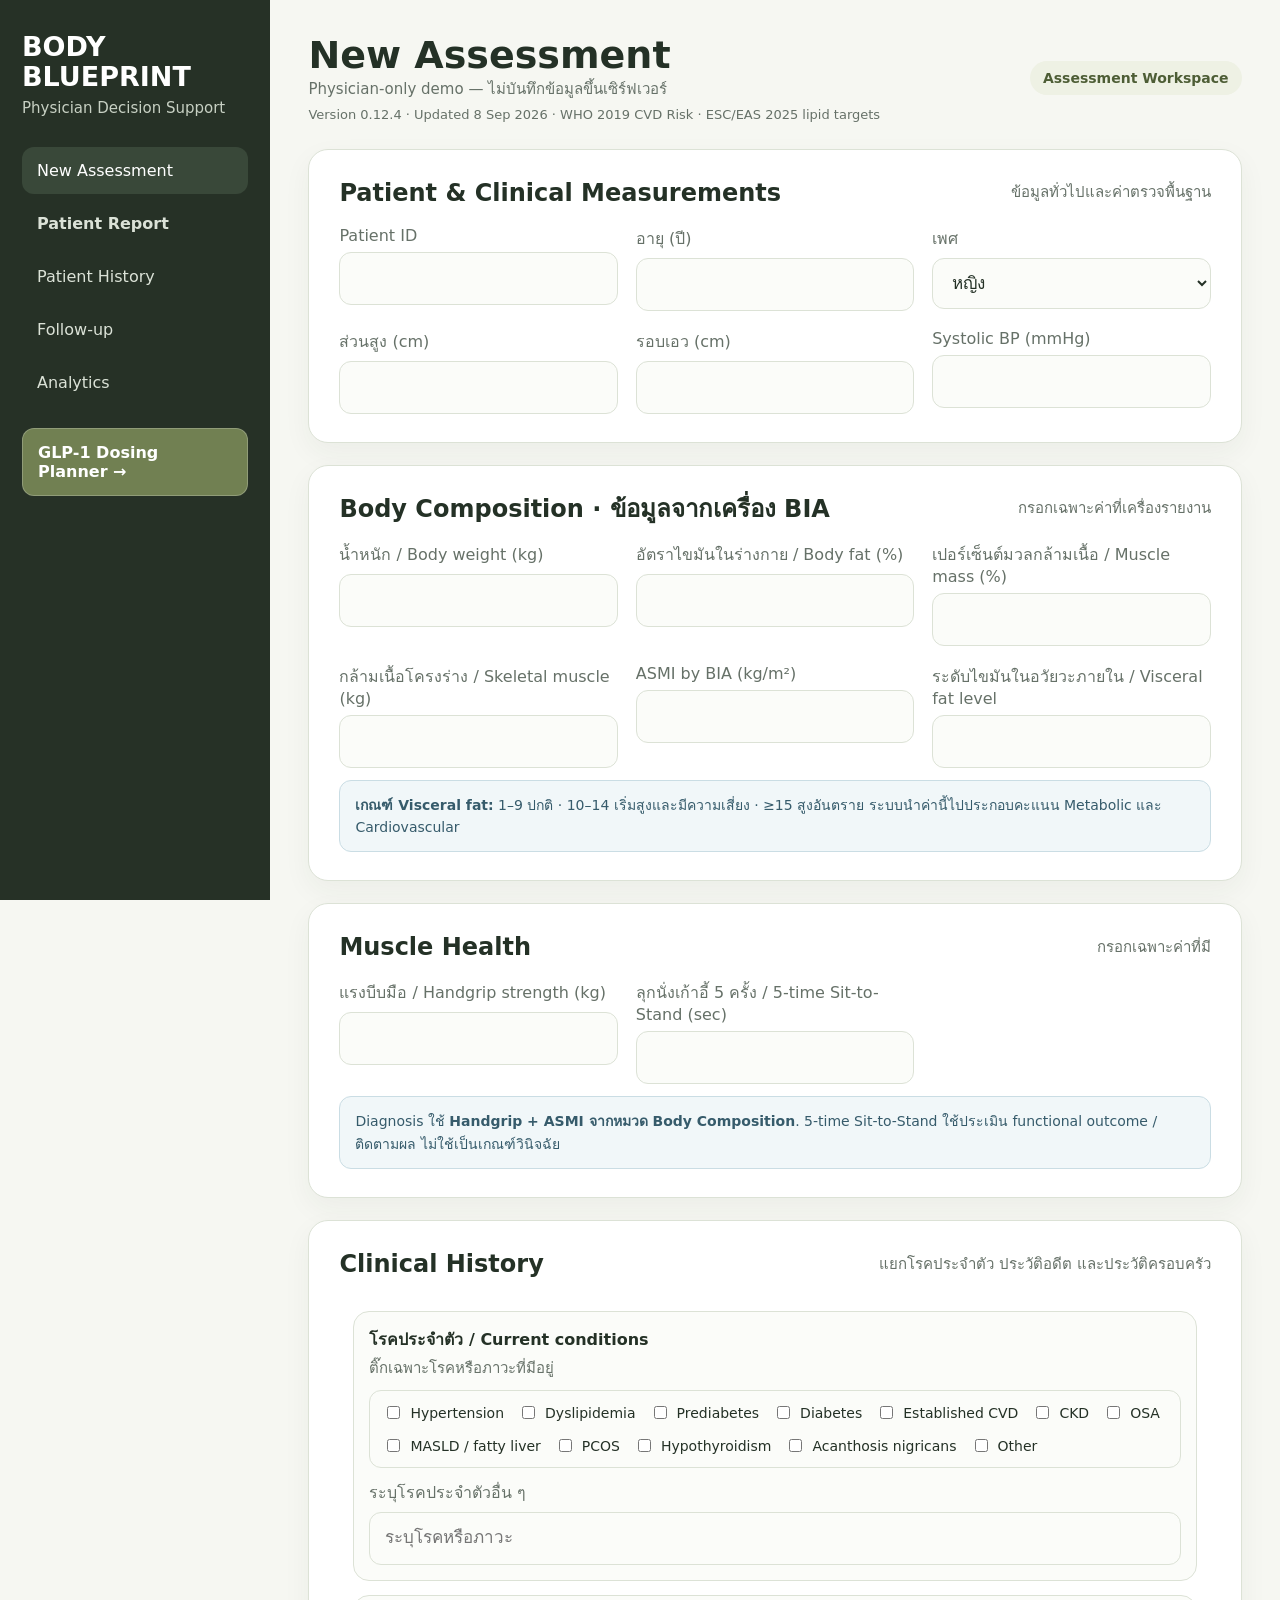
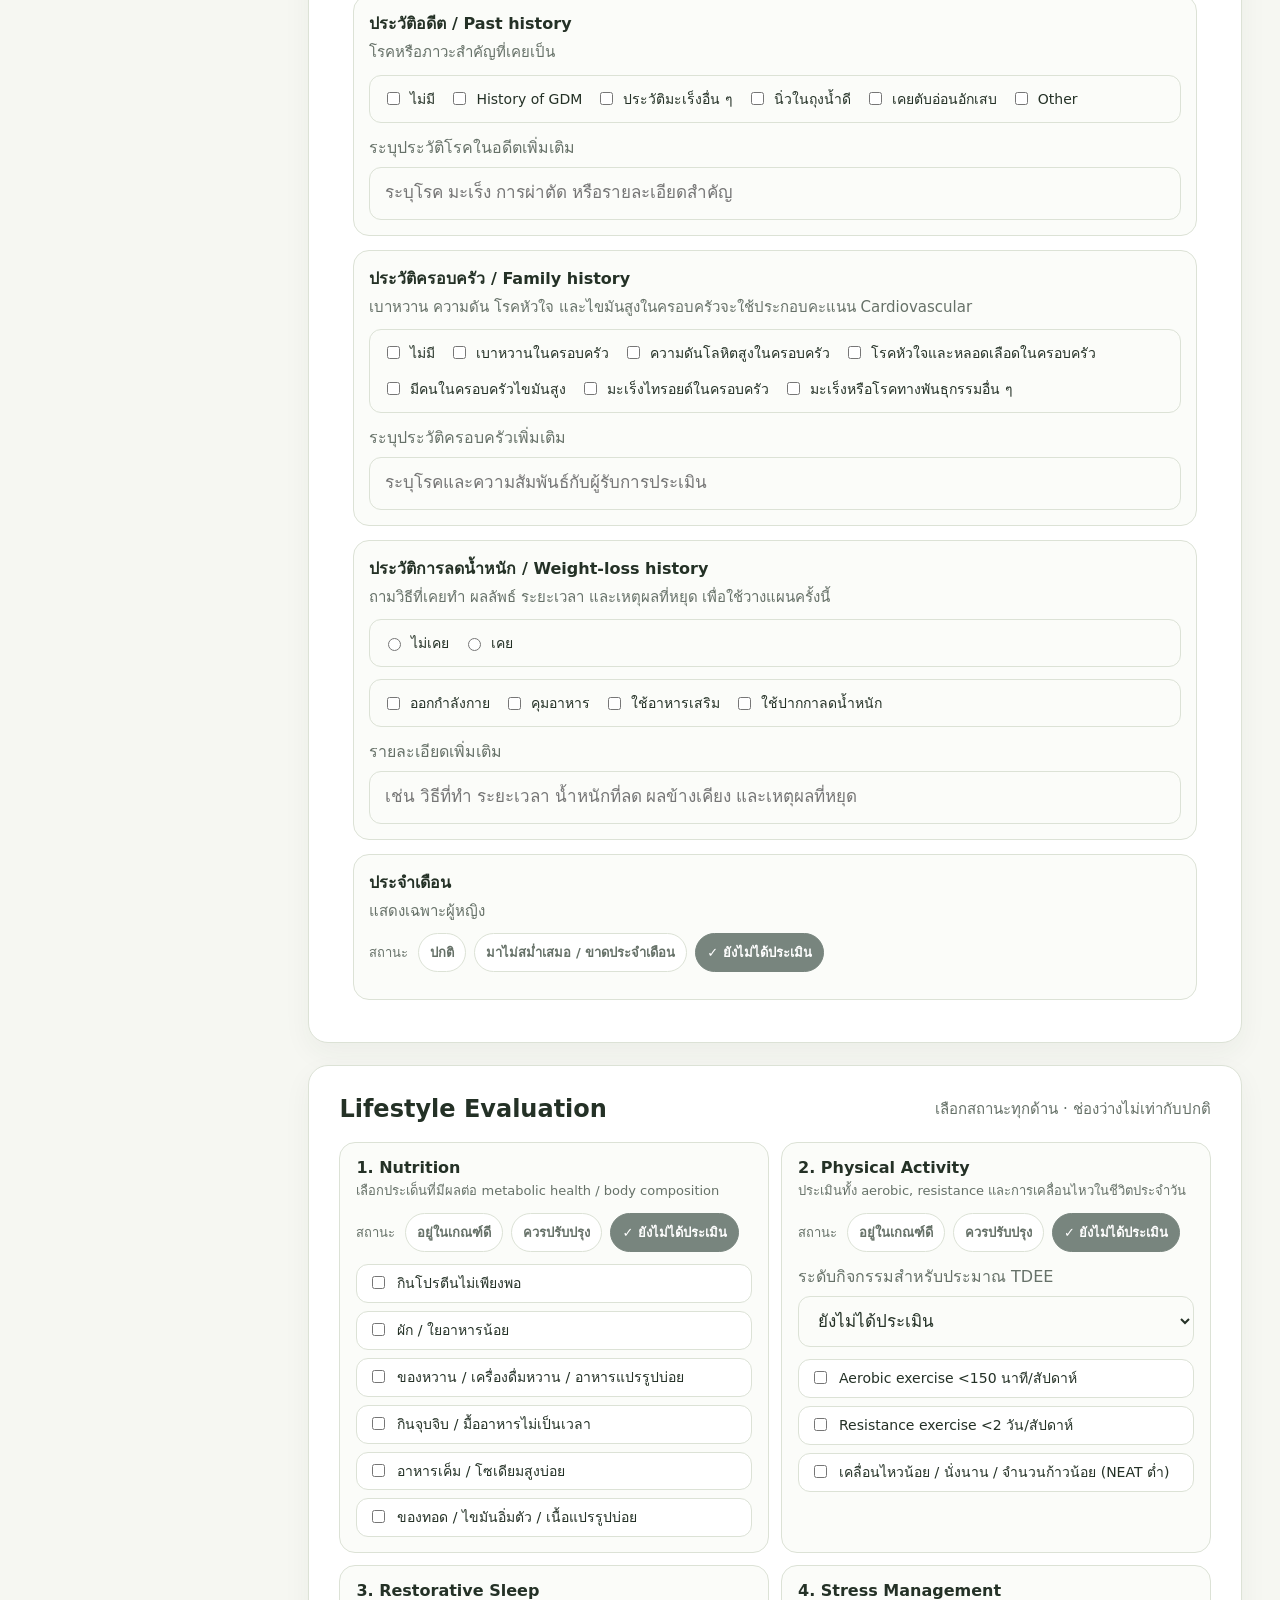
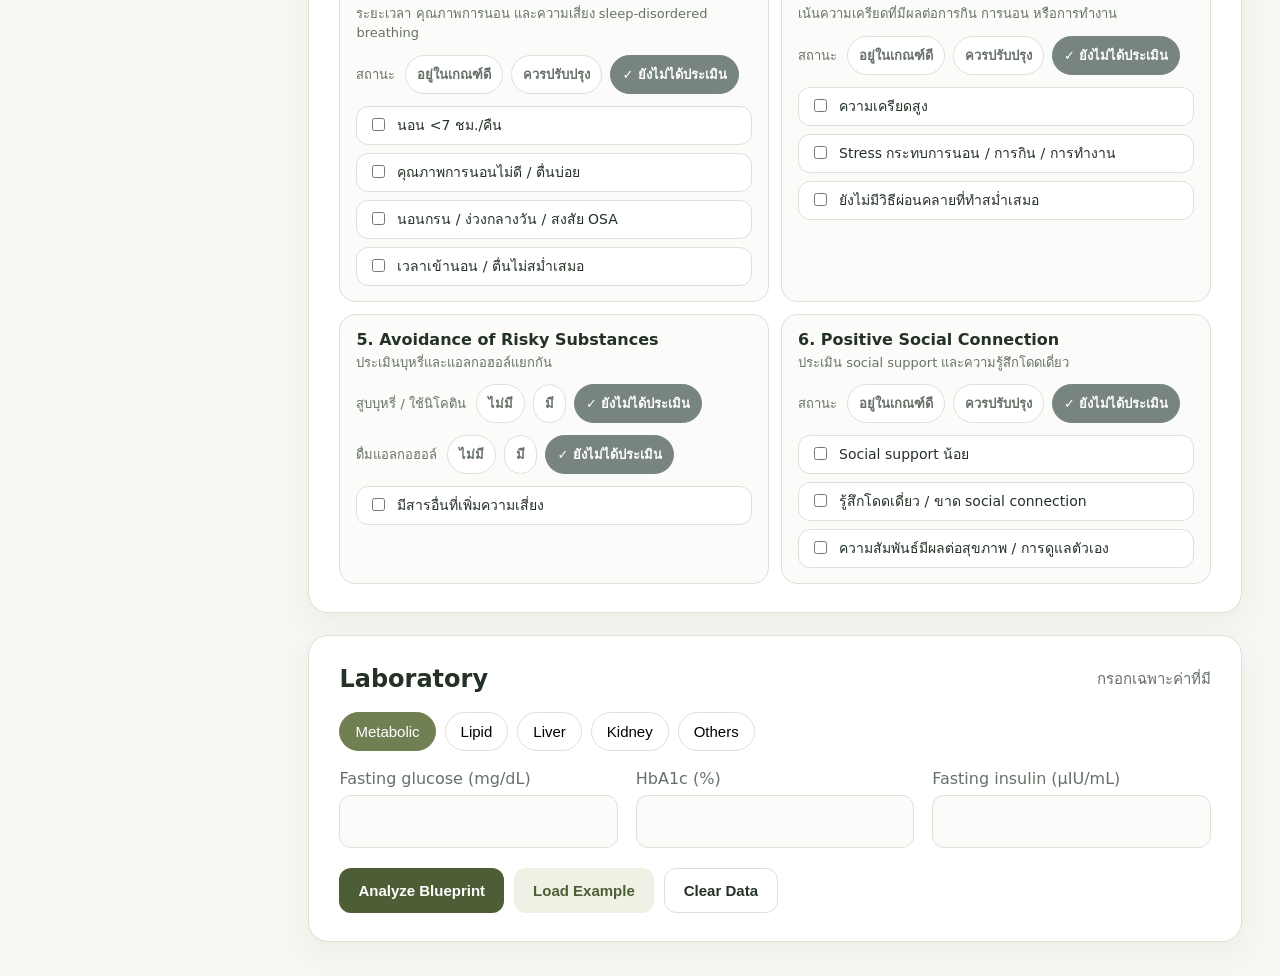
==== commit a94c55f8: "Add files via upload" ====
--- a/index.html
+++ b/index.html
@@ -249,7 +249,7 @@
     <a class="mobile-tool-link" href="#glp1-planner" onclick="showGlpPlanner();return false;">GLP-1 Dosing Planner →</a>
     <section id="inputView" class="view">
       <div class="top">
-        <div><h1>New Assessment</h1><div class="note">Physician-only demo — ไม่บันทึกข้อมูลขึ้นเซิร์ฟเวอร์</div><div class="version">Version 0.12.1 · Updated 5 Sep 2026 · WHO 2019 CVD Risk</div></div>
+        <div><h1>New Assessment</h1><div class="note">Physician-only demo — ไม่บันทึกข้อมูลขึ้นเซิร์ฟเวอร์</div><div class="version">Version 0.12.4 · Updated 8 Sep 2026 · WHO 2019 CVD Risk · ESC/EAS 2025 lipid targets</div></div>
         <div class="top-actions"><div class="pill">Assessment Workspace</div></div>
       </div>
 
@@ -312,7 +312,8 @@
             <div class="history-group"><h3>ประวัติอดีต / Past history</h3><span class="note">โรคหรือภาวะสำคัญที่เคยเป็น</span><div class="inline-checks">
               <label><input type="checkbox" class="comorb history-none" data-history-group="past" value="No significant past history">ไม่มี</label><label><input type="checkbox" class="comorb history-option" data-history-group="past" value="History of GDM">History of GDM</label><label><input type="checkbox" class="comorb history-option" data-history-group="past" value="History of other cancer">ประวัติมะเร็งอื่น ๆ</label><label><input type="checkbox" class="comorb history-option" data-history-group="past" value="Gallstones">นิ่วในถุงน้ำดี</label><label><input type="checkbox" class="comorb history-option" data-history-group="past" value="History of pancreatitis">เคยตับอ่อนอักเสบ</label><label><input type="checkbox" class="comorb history-option" data-history-group="past" value="Past history other">Other</label>
             </div><div class="field" style="margin-top:12px"><label>ระบุประวัติโรคในอดีตเพิ่มเติม</label><input id="pastHistoryDetails" data-history-text="past" placeholder="ระบุโรค มะเร็ง การผ่าตัด หรือรายละเอียดสำคัญ"></div></div>
-            <div class="history-group"><h3>ประวัติครอบครัว / Family history</h3><span class="note">เบาหวาน ความดัน โรคหัวใจ และไขมันสูงตามกรรมพันธุ์จะใช้ประกอบคะแนน Cardiovascular</span><div class="inline-checks"><label><input type="checkbox" class="comorb history-none" data-history-group="family" value="No significant family history">ไม่มี</label><label><input type="checkbox" class="comorb history-option" data-history-group="family" value="Family history of diabetes">เบาหวานในครอบครัว</label><label><input type="checkbox" class="comorb history-option" data-history-group="family" value="Family history of hypertension">ความดันโลหิตสูงในครอบครัว</label><label><input type="checkbox" class="comorb history-option" data-history-group="family" value="Family history of cardiovascular disease">โรคหัวใจและหลอดเลือดในครอบครัว</label><label><input type="checkbox" class="comorb history-option" data-history-group="family" value="Family history of inherited high cholesterol">ไขมันสูงตามกรรมพันธุ์ในครอบครัว</label><label><input type="checkbox" class="comorb history-option" data-history-group="family" value="Family history of thyroid cancer">มะเร็งไทรอยด์ในครอบครัว</label><label><input type="checkbox" class="comorb history-option" data-history-group="family" value="Other family cancer or genetic disease">มะเร็งหรือโรคทางพันธุกรรมอื่น ๆ</label></div><div class="field" style="margin-top:12px"><label>ระบุประวัติครอบครัวเพิ่มเติม</label><input id="familyHistoryDetails" data-history-text="family" placeholder="ระบุโรคและความสัมพันธ์กับผู้รับการประเมิน"></div></div>
+            <div class="history-group"><h3>ประวัติครอบครัว / Family history</h3><span class="note">เบาหวาน ความดัน โรคหัวใจ และไขมันสูงในครอบครัวจะใช้ประกอบคะแนน Cardiovascular</span><div class="inline-checks"><label><input type="checkbox" class="comorb history-none" data-history-group="family" value="No significant family history">ไม่มี</label><label><input type="checkbox" class="comorb history-option" data-history-group="family" value="Family history of diabetes">เบาหวานในครอบครัว</label><label><input type="checkbox" class="comorb history-option" data-history-group="family" value="Family history of hypertension">ความดันโลหิตสูงในครอบครัว</label><label><input type="checkbox" class="comorb history-option" data-history-group="family" value="Family history of cardiovascular disease">โรคหัวใจและหลอดเลือดในครอบครัว</label><label><input type="checkbox" class="comorb history-option" data-history-group="family" value="Family history of high cholesterol">มีคนในครอบครัวไขมันสูง</label><label><input type="checkbox" class="comorb history-option" data-history-group="family" value="Family history of thyroid cancer">มะเร็งไทรอยด์ในครอบครัว</label><label><input type="checkbox" class="comorb history-option" data-history-group="family" value="Other family cancer or genetic disease">มะเร็งหรือโรคทางพันธุกรรมอื่น ๆ</label></div><div class="field" style="margin-top:12px"><label>ระบุประวัติครอบครัวเพิ่มเติม</label><input id="familyHistoryDetails" data-history-text="family" placeholder="ระบุโรคและความสัมพันธ์กับผู้รับการประเมิน"></div></div>
+            <div class="history-group"><h3>ประวัติการลดน้ำหนัก / Weight-loss history</h3><span class="note">ถามวิธีที่เคยทำ ผลลัพธ์ ระยะเวลา และเหตุผลที่หยุด เพื่อใช้วางแผนครั้งนี้</span><div class="inline-checks"><label><input type="radio" name="weight_loss_history" value="never">ไม่เคย</label><label><input type="radio" name="weight_loss_history" value="ever">เคย</label></div><div id="weightLossMethods" class="hidden" style="margin-top:12px"><div class="inline-checks"><label><input type="checkbox" class="weight-loss-method" value="Exercise">ออกกำลังกาย</label><label><input type="checkbox" class="weight-loss-method" value="Diet control">คุมอาหาร</label><label><input type="checkbox" class="weight-loss-method" value="Dietary supplements">ใช้อาหารเสริม</label><label><input type="checkbox" class="weight-loss-method" value="Weight-management injection pen">ใช้ปากกาลดน้ำหนัก</label></div><div class="field" style="margin-top:12px"><label>รายละเอียดเพิ่มเติม</label><input id="weightLossDetails" placeholder="เช่น วิธีที่ทำ ระยะเวลา น้ำหนักที่ลด ผลข้างเคียง และเหตุผลที่หยุด"></div></div></div>
             <div class="history-group" id="menstrualHistoryGroup"><h3>ประจำเดือน</h3><span class="note">แสดงเฉพาะผู้หญิง</span><div id="menstrualField" class="pillar-state"><span>สถานะ</span><label class="state-choice"><input class="tri-state" type="radio" name="menstrual_status" value="normal"><span>ปกติ</span></label><label class="state-choice issue"><input class="tri-state" type="radio" name="menstrual_status" value="irregular"><span>มาไม่สม่ำเสมอ / ขาดประจำเดือน</span></label><label class="state-choice unknown"><input class="tri-state" type="radio" name="menstrual_status" value="unknown" checked><span>ยังไม่ได้ประเมิน</span></label></div></div>
           </div>
         </div>
@@ -520,12 +521,12 @@
               <div class="info-box"><b>การแปลผล:</b> 80–100 อยู่ในเกณฑ์ดี · 65–79 ปานกลาง · 50–64 ควรปรับปรุง · ต่ำกว่า 50 ควรให้ความสำคัญ<br>ข้อมูลที่ไม่ครบจะไม่ถูกคิดเป็น 0 และจะแสดง “ข้อมูลยังไม่เพียงพอ”</div>
               <details class="score-method"><summary>ดูวิธีคิดคะแนน</summary><ul>
                 <li><b>Metabolic Risk:</b> WHtR 35 · รอบเอว 25 · Body Fat/BMI 25 · SBP 15 · Visceral fat 15 (คำนวณตามข้อมูลที่มี)</li>
-                <li><b>Cardiovascular:</b> WHO 2019 CVD Risk 30 · SBP 15 · Smoking 10 · LDL-C 20 · ApoB 15 · Lp(a) 10 · Visceral fat 10 และใช้ clinic-configured modifier หัก 8 คะแนนต่อประวัติครอบครัวเบาหวาน/ความดัน/หัวใจ/ไขมันสูงตามกรรมพันธุ์ 1 กลุ่ม (สูงสุด 20 คะแนน)</li>
+                <li><b>Cardiovascular:</b> WHO 2019 CVD Risk 30 · SBP 15 · Smoking 10 · LDL-C 20 (ESC/EAS 2025: low-risk goal &lt;116 mg/dL และใช้เป้าหมายต่ำลงตามระดับความเสี่ยง) · ApoB 15 · Lp(a) 10 · Visceral fat 10 และใช้ clinic-configured modifier หัก 8 คะแนนต่อประวัติครอบครัวเบาหวาน/ความดัน/หัวใจ/ไขมันสูง 1 กลุ่ม (สูงสุด 20 คะแนน)</li>
                 <li><b>Body Composition:</b> WHtR 35% · รอบเอว 25% · Body Fat 25% · BMI 15%</li>
                 <li><b>Muscle & Function:</b> Handgrip 40% · ASMI 40% · 5-time Sit-to-Stand 20%</li>
                 <li><b>Lifestyle:</b> Nutrition · Physical Activity · Risky Substances ให้น้ำหนักเท่ากัน — อยู่ในเกณฑ์ดี 85 คะแนน; มีประเด็น 1/2/≥3 ข้อ = 50/35/20 คะแนน</li>
                 <li><b>Recovery:</b> Sleep · Stress · Social Connection ใช้เกณฑ์เดียวกัน และต้องระบุสถานะอย่างน้อย 2/3 ด้าน</li>
-              </ul><div class="count-note">BMI ใช้เกณฑ์คนไทย · WHtR = รอบเอว (cm) ÷ ส่วนสูง (cm), ≥0.50 เข้าเกณฑ์ Abdominal obesity · Visceral fat 1–9 ปกติ, 10–14 เริ่มสูง, ≥15 สูงอันตราย · ผลแล็บเป็นข้อมูลเสริม · ด้านที่มีข้อมูลบางส่วนสามารถแสดงคะแนนได้ และคะแนนรวมต้องมีอย่างน้อย 4 ด้าน</div></details>
+              </ul><div class="count-note">BMI ใช้เกณฑ์คนไทยและเริ่มหักคะแนนเต็มระดับเดียวกับ obesity เมื่อ BMI ≥23 · Body fat และกล้ามเนื้อใช้ช่วงเฝ้าระวังใกล้ cut-off เพื่อลดคะแนนแบบไล่ระดับ · WHtR = รอบเอว (cm) ÷ ส่วนสูง (cm), ≥0.50 เข้าเกณฑ์ Abdominal obesity · Visceral fat 1–9 ปกติ, 10–14 เริ่มสูง, ≥15 สูงอันตราย · ผลแล็บเป็นข้อมูลเสริม · ด้านที่มีข้อมูลบางส่วนสามารถแสดงคะแนนได้ และคะแนนรวมต้องมีอย่างน้อย 4 ด้าน</div></details>
               <div class="actions"><button class="btn primary" onclick="previewPatientReport()">Preview Report</button><button class="btn ghost" onclick="resetReportDraft()">คืนค่าแนะนำอัตโนมัติ</button></div>
             </div>
           </div>
@@ -550,7 +551,7 @@
   </main>
 </div>
 
-<script type="application/octet-stream" id="glpPlannerPayload">[base64]/[base64]/J3NlbGVjdGVkJzonJ30+JHtkaXNwbGF5UGVuKGspfTwvb3B0aW9uPmApLmpvaW4oJycpfQpmdW5jdGlvbiBtYXBwZWRDbGlja3MocGVuLGRvc2Upe3JldHVybiBwZW5zW3Blbl0/[base64]/[base64]/[base64]/[base64]/[base64]/YWRkRGF5cyhyb3dzLmF0KC0xKS5kYXRlLDcpOnBsYW5Db25maWcuc3RhcnQ7Y29uc3Qgcj1uZXdSb3coZGF0ZSxwZW4sZG9zZUZvckNsaWNrcyhwZW4sY2xpY2tzKSxjbGlja3MpO2lmKHBsYW5Db25maWc/[base64]/[base64]/LmF1dG9TdGVwIT09ZmFsc2U7aWYocGxhbkNvbmZpZz8uaW5qZWN0b3IpJCgnI2RlZmF1bHRJbmplY3RvcicpLnZhbHVlPXBsYW5Db25maWcuaW5qZWN0b3I7CmlmKHJvd3MubGVuZ3RoJiZwZW5zW3Jvd3NbMF0ucGVuXSl7Y29uc3QgcGVuPXBsYW5Db25maWc/[base64]/[base64]</script>
+<script type="application/octet-stream" id="glpPlannerPayload">[base64]/[base64]/[base64]/[base64]/[base64]/Lm1hcHBpbmdzfHx7fSkuZmluZCgoWyxjXSk9Pk51bWJlcihjKT09PU51bWJlcihjbGlja3MpKTtyZXR1cm4gZm91bmQ/[base64]/[base64]/[base64]/[base64]/[base64]/[base64]/[base64]/[base64]/[base64]/[base64]/[base64]/LmV2ZXJ5fHw0OyQoJyNzdGFydE51bWJlcicpLnZhbHVlPU1hdGgubWF4KDEsTnVtYmVyKHBsYW5Db25maWc/[base64]</script>
 
 <script>
 let currentAssessment=null;
@@ -703,6 +704,11 @@
   el('menstrualField').style.display=isFemale?'flex':'none';
   if(!isFemale){const unknown=document.querySelector('input[name="menstrual_status"][value="unknown"]');if(unknown)unknown.checked=true}
 }
+function syncWeightLossHistory(){
+  const ever=choice('weight_loss_history')==='ever';
+  el('weightLossMethods').classList.toggle('hidden',!ever);
+  if(!ever){document.querySelectorAll('.weight-loss-method').forEach(x=>x.checked=false);el('weightLossDetails').value=''}
+}
 function whoCvCategory(r){if(r===null)return {label:'',labelTh:'',cls:'info'};if(r<5)return {label:'Low risk',labelTh:'เสี่ยงต่ำ',cls:'ok'};if(r<10)return {label:'Moderate risk',labelTh:'เสี่ยงปานกลาง',cls:'moderate'};if(r<20)return {label:'High risk',labelTh:'เสี่ยงสูง',cls:'warn'};if(r<30)return {label:'Very high risk',labelTh:'เสี่ยงสูงมาก',cls:'risk'};return {label:'Very high risk (≥30%)',labelTh:'เสี่ยงสูงมาก (≥30%)',cls:'risk'}}
 function whoCvResultText(d,lang='th'){
   if(!(d.whoCv!==null&&Number.isFinite(d.whoCv)))return null;
@@ -712,8 +718,8 @@
 }
 
 function irAssessment(d){
-  const domains=[]; const bfCut=d.sex==='F'?35:28;
-  const adip=[]; if(d.bmi>=25)adip.push(`BMI ${fmt(d.bmi,1)} ≥25`); if(d.whtr>=.5)adip.push(`WHtR ${fmt(d.whtr,2)} ≥0.50 — Abdominal obesity`); if(d.fat>bfCut)adip.push(`BF ${fmt(d.fat,1)}% >${bfCut}%`); if(d.visceral>=10)adip.push(`visceral fat index ${fmt(d.visceral,0)}`); domains.push({name:'Adiposity / abdominal obesity',positive:adip.length>0,strong:adip.length>=3,text:adip.join(' · ')});
+  const domains=[]; const bfCut=d.sex==='F'?32:25;
+  const adip=[]; if(d.bmi>=23)adip.push(`BMI ${fmt(d.bmi,1)} ≥23`); if(d.whtr>=.5)adip.push(`WHtR ${fmt(d.whtr,2)} ≥0.50 — Abdominal obesity`); if(d.fat>bfCut)adip.push(`BF ${fmt(d.fat,1)}% >${bfCut}%`); if(d.visceral>=10)adip.push(`visceral fat index ${fmt(d.visceral,0)}`); domains.push({name:'Adiposity / abdominal obesity',positive:adip.length>0,strong:adip.length>=3,text:adip.join(' · ')});
   let ins='',ip=false,is=false; if(d.homa>=2){ins=`HOMA-IR ${fmt(d.homa)} — increased likelihood`;ip=true;is=d.homa>=2.5}else if(d.homa>=1.5){ins=`HOMA-IR ${fmt(d.homa)} — possible/early`;ip=true}else if(d.homa>0)ins=`HOMA-IR ${fmt(d.homa)} — low evidence`; if(d.insulin>0)ins+=(ins?' · ':'')+`fasting insulin ${fmt(d.insulin,1)} µIU/mL`; domains.push({name:'HOMA-IR / insulin',positive:ip,strong:is,text:ins});
   const gly=[]; if(d.fbs>=126)gly.push(`FPG ${fmt(d.fbs,0)} diabetes-range value`);else if(d.fbs>=100)gly.push(`FPG ${fmt(d.fbs,0)} IFG range`); if(d.a1c>=6.5)gly.push(`HbA1c ${fmt(d.a1c,1)}% diabetes-range value`);else if(d.a1c>=5.7)gly.push(`HbA1c ${fmt(d.a1c,1)}% prediabetes range`); domains.push({name:'Dysglycemia',positive:gly.length>0,strong:d.fbs>=126||d.a1c>=6.5,text:gly.join(' · ')});
   const lip=[],hdlCut=d.sex==='F'?50:40; if(d.tg>=150)lip.push(`TG ${fmt(d.tg,0)} ≥150`); if(d.hdl>0&&d.hdl<hdlCut)lip.push(`HDL-C ${fmt(d.hdl,0)} <${hdlCut}`); if(d.ratio>2)lip.push(`TG/HDL ${fmt(d.ratio)} >2`); domains.push({name:'Dyslipidemic phenotype',positive:(d.tg>=150)||(d.hdl>0&&d.hdl<hdlCut)||(d.ratio>2),strong:d.tg>=150&&d.ratio>2,text:lip.join(' · ')});
@@ -884,7 +890,8 @@
   if(d.hasLdl){
     if(d.ldl>=190){const t=`LDL-C ${fmt(d.ldl,0)} mg/dL — markedly elevated`;li.push(t);problems.push(t);flags+=2}
     else if(d.ldl>=160){const t=`LDL-C ${fmt(d.ldl,0)} mg/dL — elevated / risk-enhancing range`;li.push(t);problems.push(t);flags++}
-    else li.push(`LDL-C ${fmt(d.ldl,0)} mg/dL — เป้าหมายควรอิง global CV risk`);
+    else if(d.ldl>=116){const t=`LDL-C ${fmt(d.ldl,0)} mg/dL — สูงกว่าเป้าหมาย ESC/EAS สำหรับผู้มีความเสี่ยงต่ำ <116`;li.push(t);problems.push(t);flags++}
+    else li.push(`LDL-C ${fmt(d.ldl,0)} mg/dL — อยู่ในเป้าหมายสำหรับผู้มีความเสี่ยงต่ำ <116; หากความเสี่ยงสูง เป้าหมายต้องต่ำกว่านี้`);
   }
 
   if(d.hasTg){
@@ -1151,6 +1158,17 @@
   for(const [upper,score] of bands){if(value<upper)return score}
   return bands[bands.length-1][1]
 }
+function bodyFatScore(value,sex){
+  if(!(value>0))return null;
+  return sex==='F'
+    ? scoreByBands(value,[[28,100],[32,85],[35,70],[40,45],[Infinity,20]])
+    : scoreByBands(value,[[21,100],[25,85],[28,70],[33,45],[Infinity,20]]);
+}
+function muscleReserveScore(value,cutoff){
+  if(!(value>0))return null;
+  const ratio=value/cutoff;
+  return scoreByBands(ratio,[[.85,25],[1,60],[1.1,85],[Infinity,100]]);
+}
 function weightedDomain(parts,minCompleteness=0){
   const total=parts.reduce((sum,x)=>sum+x.weight,0);
   const available=parts.filter(x=>x.available);
@@ -1181,12 +1199,13 @@
 function calculateHealthDomains(d,muscleHealth){
   const hasMetabolicLab=d.hasFbs||d.hasA1c||d.hasInsulin||(d.hasTg&&d.hasHdl);
   const hasCardioLab=d.hasTc||d.hasLdl||d.hasApob||d.hasLpa;
-  const wcCut=d.sex==='F'?80:90, bfCut=d.sex==='F'?35:28;
-  const bmiScore=d.bmi<18.5?60:scoreByBands(d.bmi,[[23,100],[25,80],[30,55],[35,30],[Infinity,10]]);
+  const wcCut=d.sex==='F'?80:90, bfCut=d.sex==='F'?32:25;
+  const bmiScore=d.bmi<18.5?60:scoreByBands(d.bmi,[[23,100],[30,55],[35,30],[Infinity,10]]);
+  const fatScore=bodyFatScore(d.fat,d.sex);
   const metabolic=weightedDomain([
     {available:d.whtr>0,weight:35,score:scoreByBands(d.whtr,[[.50,100],[.55,70],[.60,40],[Infinity,15]])},
     {available:d.waist>0,weight:25,score:scoreByBands(d.waist,[[wcCut,100],[wcCut+5,70],[wcCut+10,40],[Infinity,15]])},
-    {available:d.bmi>0||d.fat>0,weight:25,score:d.fat>0?scoreByBands(d.fat,[[bfCut-5,100],[bfCut,80],[bfCut+5,50],[Infinity,25]]):bmiScore},
+    {available:d.bmi>0||d.fat>0,weight:25,score:d.fat>0?fatScore:bmiScore},
     {available:d.sbp>0,weight:15,score:scoreByBands(d.sbp,[[120,100],[130,80],[140,60],[160,30],[Infinity,10]])},
     {available:d.visceral>0,weight:15,score:scoreByBands(d.visceral,[[10,100],[15,55],[Infinity,15]])}
   ]);
@@ -1195,7 +1214,7 @@
     {available:d.whoCv!==null,weight:30,score:scoreByBands(d.whoCv??0,[[5,100],[10,80],[20,55],[30,25],[Infinity,5]])},
     {available:d.sbp>0,weight:15,score:scoreByBands(d.sbp,[[120,100],[130,80],[140,60],[160,30],[Infinity,10]])},
     {available:d.smokeKnown,weight:10,score:d.smoke?0:100},
-    {available:d.hasLdl,weight:20,score:scoreByBands(d.ldl,[[100,100],[130,85],[160,60],[190,30],[Infinity,5]])},
+    {available:d.hasLdl,weight:20,score:scoreByBands(d.ldl,[[100,100],[116,90],[130,75],[160,55],[190,30],[Infinity,5]])},
     {available:d.hasApob,weight:15,score:scoreByBands(d.apob,[[90,100],[130,60],[Infinity,15]])},
     {available:d.hasLpa,weight:10,score:scoreByBands(d.lpa,[[30,100],[50,65],[Infinity,20]])},
     {available:d.visceral>0,weight:10,score:scoreByBands(d.visceral,[[10,100],[15,60],[Infinity,20]])}
@@ -1211,15 +1230,15 @@
   const body=weightedDomain([
     {available:d.whtr>0,weight:35,score:scoreByBands(d.whtr,[[.50,100],[.55,70],[.60,40],[Infinity,15]])},
     {available:d.waist>0,weight:25,score:scoreByBands(d.waist,[[wcCut,100],[wcCut+5,70],[wcCut+10,40],[Infinity,15]])},
-    {available:d.fat>0,weight:25,score:scoreByBands(d.fat,[[bfCut-5,100],[bfCut,80],[bfCut+5,50],[Infinity,25]])},
+    {available:d.fat>0,weight:25,score:fatScore},
     {available:d.bmi>0,weight:15,score:bmiScore}
   ]);
   const gripCut=d.age>=65?(d.sex==='M'?28:18):(d.sex==='M'?34:20);
   const massCut=d.age>=65?(d.sex==='M'?7.0:5.7):(d.sex==='M'?7.6:5.7);
   const chairCut=d.age>=65?12:10;
   const muscle=weightedDomain([
-    {available:d.hasHandgrip,weight:40,score:d.handgrip>=gripCut?100:(d.handgrip>=gripCut*.85?60:25)},
-    {available:d.hasSmi,weight:40,score:d.smi>=massCut?100:(d.smi>=massCut*.9?60:25)},
+    {available:d.hasHandgrip,weight:40,score:muscleReserveScore(d.handgrip,gripCut)},
+    {available:d.hasSmi,weight:40,score:muscleReserveScore(d.smi,massCut)},
     {available:d.hasChairStand,weight:20,score:d.chairStand<chairCut?100:(d.chairStand<chairCut+3?70:(d.chairStand<chairCut+6?40:20))}
   ]);
   const issues=d.lifestyle||[],states=d.lifestyleStates||{};
@@ -1251,7 +1270,8 @@
     hasFbs:hasValue('fbs'),hasA1c:hasValue('a1c'),hasInsulin:hasValue('insulin'),hasTc:hasValue('tc'),hasLdl:hasValue('ldl'),hasTg:hasValue('tg'),hasHdl:hasValue('hdl'),hasApob:hasValue('apob'),hasLpa:hasValue('lpa'),hasVitd:hasValue('vitd'),hasFerritin:hasValue('ferritin'),hasHscrp:hasValue('hscrp'),hasHomocysteine:hasValue('homocysteine'),
     hasAst:hasValue('ast'),hasAlt:hasValue('alt'),hasGgt:hasValue('ggt'),hasAlp:hasValue('alp'),hasBilirubin:hasValue('bilirubin'),hasPlatelet:hasValue('platelet'),hasBun:hasValue('bun'),hasCreatinine:hasValue('creatinine'),hasEgfr:hasValue('egfr'),hasUacr:hasValue('uacr'),hasUric:hasValue('uricacid'),
     sbp,activityFactor:v('activityFactor'),
-    comorbs:checkedComorbs(),currentOtherDetails:s('currentOtherDetails').trim(),pastHistoryDetails:s('pastHistoryDetails').trim(),familyHistoryDetails:s('familyHistoryDetails').trim(),lifestyle,lifestyleStates,menstrualStatus:sex==='F'?choice('menstrual_status'):'not_applicable'};
+    comorbs:checkedComorbs(),currentOtherDetails:s('currentOtherDetails').trim(),pastHistoryDetails:s('pastHistoryDetails').trim(),familyHistoryDetails:s('familyHistoryDetails').trim(),lifestyle,lifestyleStates,menstrualStatus:sex==='F'?choice('menstrual_status'):'not_applicable',
+    weightLossHistory:choice('weight_loss_history'),weightLossMethods:[...document.querySelectorAll('.weight-loss-method:checked')].map(x=>x.value),weightLossDetails:s('weightLossDetails').trim()};
   d.fattyLiver=hasComorb('MASLD / fatty liver');
   d.acanthosis=hasComorb('Acanthosis nigricans');
   d.pcos=hasComorb('PCOS');
@@ -1266,8 +1286,8 @@
   d.familyDiabetes=hasComorb('Family history of diabetes');
   d.familyHypertension=hasComorb('Family history of hypertension');
   d.familyCvd=hasComorb('Family history of cardiovascular disease');
-  d.familyInheritedCholesterol=hasComorb('Family history of inherited high cholesterol');
-  d.familyCardioRiskCount=[d.familyDiabetes,d.familyHypertension,d.familyCvd,d.familyInheritedCholesterol].filter(Boolean).length;
+  d.familyHighCholesterol=hasComorb('Family history of high cholesterol');
+  d.familyCardioRiskCount=[d.familyDiabetes,d.familyHypertension,d.familyCvd,d.familyHighCholesterol].filter(Boolean).length;
   d.otherCancer=hasComorb('History of other cancer');
   d.gallstones=hasComorb('Gallstones');
   d.pancreatitisHistory=hasComorb('History of pancreatitis');
@@ -1302,10 +1322,10 @@
 function personalizedLifestyleActions(d){
   const actions=(d.lifestyle||[]).map(x=>x.rec).filter(Boolean);
   const glycemicRisk=d.fbs>=100||d.a1c>=5.7||d.homa>=1.5||d.whtr>=.5||d.comorbs.includes('Prediabetes')||d.comorbs.includes('Diabetes');
-  const lipidRisk=(d.hasLdl&&d.ldl>=130)||(d.hasApob&&d.apob>=90)||d.comorbs.includes('Dyslipidemia');
+  const lipidRisk=(d.hasLdl&&d.ldl>=116)||(d.hasApob&&d.apob>=90)||d.comorbs.includes('Dyslipidemia');
   const tgRisk=d.hasTg&&d.tg>=150;
   const bpRisk=d.sbp>=130||d.comorbs.includes('Hypertension');
-  const bodyRisk=d.bmi>=25||d.whtr>=.5||d.fat>=(d.sex==='F'?35:28);
+  const bodyRisk=d.bmi>=23||d.whtr>=.5||d.fat>=(d.sex==='F'?32:25);
   if(glycemicRisk){actions.push('จัดมื้ออาหารให้มีโปรตีนที่เหมาะสม ผัก/ใยอาหาร และลดเครื่องดื่มหวานหรือ refined carbohydrate ที่กินบ่อย');actions.push('เดินหรือเคลื่อนไหวเบา ๆ หลังอาหาร 10–15 นาที เมื่อไม่มีข้อจำกัดทางการแพทย์')}
   if(lipidRisk){actions.push('ลดไขมันอิ่มตัว ของทอด เนื้อแปรรูป และแทนด้วยปลา ถั่ว เมล็ดพืช หรือน้ำมันไม่อิ่มตัว');actions.push('เพิ่ม soluble fiber จากถั่ว legumes ข้าวโอ๊ต ผัก และผลไม้ตามความเหมาะสม')}
   if(tgRisk)actions.push('เมื่อ triglyceride สูง ให้ลดน้ำตาล เครื่องดื่มหวาน refined carbohydrate และแอลกอฮอล์เป็นลำดับสำคัญ');
@@ -1341,27 +1361,31 @@
   el('recommendations').innerHTML=recs.length?recs.sort((a,b)=>b.score-a.score).map(r=>`<div class="rec"><div class="head"><h3>${r.name}</h3><span class="badge">${r.score}% match</span></div><ul>${r.why.map(x=>`<li>${x}</li>`).join('')}</ul></div>`).join(''):'<div class="note">ไม่มี plan อัตโนมัติจากข้อมูลที่กรอก — แพทย์สามารถกำหนดแผนเองได้</div>';
 
   const programs=[];
-  const highBF=d.fat>=(d.sex==='F'?35:28);
+  const highBF=d.fat>=(d.sex==='F'?32:25);
   const metabolicPriority=(ir.enteredDomains>0&&ir.positiveCount>=2)||(d.fbs>=100)||(d.a1c>=5.7)||(d.tg>=150);
-  const weightPriority=d.bmi>=25||highBF||d.whtr>=.5;
+  const weightPriority=d.bmi>=23||highBF||d.whtr>=.5;
   const hasMetabolicBlood=d.hasFbs||d.hasA1c||d.hasInsulin||d.hasTc||d.hasLdl||d.hasTg||d.hasHdl;
   const insightMarkersEntered=[d.hasVitd,d.hasFerritin,d.hasApob,d.hasFbs,d.hasInsulin,d.hasHscrp].filter(Boolean).length;
   const musclePriority=muscleHealth.has&&(muscleHealth.lowMass||muscleHealth.lowStrength);
+  const sleepPriority=(d.lifestyleStates?.Sleep==='issue')||(d.lifestyle||[]).some(x=>x.pillar==='Sleep');
+  const lowVitaminD=d.hasVitd&&d.vitd<30;
   programs.push(
     {name:'The Body Code — MetaboX / Lean Reset',score:weightPriority?(metabolicPriority?95:90):60,why:[metabolicPriority?'MetaboX pathway: weight/body-fat goal ร่วมกับ metabolic risk':'Lean Reset pathway: เน้นลดไขมันและรักษามวลกล้ามเนื้อ','แพทย์เลือก pathway ตามเป้าหมายและผลประเมิน']},
     {name:'Metabolic Test',score:hasMetabolicBlood?65:94,why:[hasMetabolicBlood?'มีผลเลือดบางส่วนแล้ว — เลือกเมื่อต้องการตรวจให้ครบตามแผน':'ยังไม่มีผลเลือด glucose–insulin/cardiometabolic','พิจารณา FBS, HbA1c, fasting insulin/HOMA-IR และ lipid profile']},
     {name:'Metabolic Insight 7',score:insightMarkersEntered===0?90:(insightMarkersEntered<4?78:62),why:['Vitamin D, Ferritin, ApoB, ApoA1, FBS, fasting insulin และ hs-CRP','แพทย์เลือกใช้เมื่อต้องการประเมิน metabolic และ micronutrient เพิ่มเติม']},
     {name:'GLP-1 / Weight-management Pen',score:glp?92:45,why:[glp?'เข้า clinic consideration rule จากข้อมูลที่กรอก':'แสดงไว้ให้แพทย์เลือก — ต้องตรวจ formal indication ก่อนใช้','ทบทวน contraindication, adverse effects และ patient preference']},
-    {name:'Body Sculpture',score:musclePriority?92:(highBF?88:65),why:[musclePriority?'พบ muscle health priority':'ตัวเลือกสำหรับ body composition / muscle preservation','ทำร่วมกับ protein intake และ resistance exercise']},
-    {name:'PV Burn',score:weightPriority?66:45,why:['Clinic adjunctive option สำหรับ weight/fat-management pathway','ใช้ตาม clinic protocol และ physician review']},
-    {name:'Fat Block (Orlistat)',score:d.bmi>=27?64:45,why:['พิจารณาตาม dietary pattern และ formal indication','ทบทวน GI adverse effects และ fat-soluble vitamins']},
-    {name:'IV Burn',score:weightPriority?54:40,why:['Clinic adjunctive option ตามเป้าหมายที่กำหนด','ไม่ใช้แทน nutrition, activity หรือ evidence-based treatment']},
-    {name:'Cellular Booster',score:wellnessLab.has&&wellnessLab.actions?.length?72:50,why:['ตัวเลือกเมื่อมี micronutrient/recovery goal','แก้ deficiency หรือ abnormal lab ด้วย evidence-based treatment แยกจาก adjunct']},
-    {name:'Longevity Light Therapy',score:55,why:['Adjunctive wellness/recovery option ตาม clinic protocol','ไม่ใช้แทน primary cardiometabolic treatment']}
+    {name:'Body Define',score:musclePriority?92:(highBF?88:(weightPriority?76:60)),why:['โปรแกรมปรับสัดส่วนและลดไขมันเฉพาะส่วน โดยใช้ Body Sculpture ร่วมกับ Cocktail Fat (Meso Fat)','S = Body Sculpture 5 ครั้ง + Cocktail Fat 1 ขวด','M = Body Sculpture 5 ครั้ง + Cocktail Fat 3 ขวด','L = Body Sculpture 5 ครั้ง + Cocktail Fat 5 ขวด','แพทย์เลือกระดับ S / M / L ตามบริเวณ เป้าหมาย และการประเมินของแต่ละคน']},
+    {name:'PV Burn',score:weightPriority?76:52,why:['ส่วนผสม: Vitamin B1, B6, B12 และ L-carnitine tartrate','เหมาะกับ: ผู้รับบริการในโปรแกรมควบคุมน้ำหนักที่ต้องการสนับสนุนการเผาผลาญและมีอาการอ่อนเพลียช่วงลดน้ำหนัก','ใช้ตาม clinic protocol หลังแพทย์ทบทวนข้อห้ามและยาที่ใช้อยู่']},
+    {name:'FAT BLOC',score:d.bmi>=23?72:48,why:['ตัวยา: Orlistat — ลดการดูดซึมไขมันที่ลำไส้','เหมาะกับ: ผู้มีข้อบ่งใช้ด้าน weight management โดยเฉพาะเมื่อรูปแบบอาหารมีไขมันสูง','ทบทวนอาการไม่พึงประสงค์ทาง GI ข้อห้าม และวิตามินที่ละลายในไขมันก่อนเลือกใช้']},
+    {name:'PV MOM (Mommy Bloom)',manual:true,why:['ส่วนผสม: Ferri-6 และ Biotin','เหมาะกับ: ผู้หญิงเตรียมตั้งครรภ์ ฝากไข่ ช่วงหลังคลอด หรือให้นมบุตร','หญิงตั้งครรภ์ไม่ควรเลือกอัตโนมัติ ต้องให้แพทย์ทบทวนวิตามิน/ธาตุเหล็กที่ใช้อยู่และความเสี่ยงได้รับซ้ำเกิน']},
+    {name:'PV Booster (CELL Booster)',score:wellnessLab.has&&wellnessLab.actions?.length?76:55,why:['ส่วนผสม: Vitamin C, Astaxanthin และ Vitamin B complex','เหมาะกับ: ผู้ที่ต้องการสนับสนุน antioxidant/recovery ภูมิคุ้มกัน สุขภาพผิว หรือมีเป้าหมายด้านความอ่อนเพลีย','หากมี deficiency หรือผลแล็บผิดปกติ ต้องรักษาตามสาเหตุ ไม่ใช้แทนการรักษาหลัก']},
+    {name:'PV SLEEP (Sleep well+)',score:sleepPriority?88:50,why:['ส่วนผสม: Magnesium bisglycinate 20% 500 mg และ Melatonin 0.5 mg','เหมาะกับ: ผู้มีปัญหานอนหลับ ความเครียด วิตกกังวลเล็กน้อย หรือตะคริวก่อนนอน/PMS ตามการประเมิน','ทบทวนยากดประสาท การตั้งครรภ์ โรคประจำตัว และหลีกเลี่ยงกิจกรรมที่ต้องตื่นตัวหลังรับ melatonin']},
+    {name:'PV METs (METBRAIN formula)',score:metabolicPriority?86:(weightPriority?72:52),why:['ส่วนผสม: Vitamin B1, B6, B12, Omega-3 และ CoQ10','เหมาะกับ: ผู้มีภาวะน้ำหนักเกิน/อ้วน หรือมีความเสี่ยง metabolic เช่น ไขมัน น้ำตาล หรือความดันสูง และมีเป้าหมายด้าน brain fog/พลังงาน','ใช้เป็น adjunct ตาม clinic protocol ไม่ใช้แทนการรักษา cardiometabolic ที่มีข้อบ่งใช้']},
+    {name:'Vitamin D2',score:lowVitaminD?90:52,why:['ส่วนผสม: Ergocalciferol (Vitamin D2)','เหมาะกับ: ผู้ที่มีผลตรวจ Vitamin D ต่ำหรือไม่เพียงพอ และต้องการดูแลสุขภาพกระดูกตามการประเมิน','กำหนดขนาดและระยะเวลาตามผลแล็บ ภาวะไต แคลเซียม และยาหรืออาหารเสริมที่ใช้อยู่']}
   );
 
   el('clinicPrograms').innerHTML=programs.length
-    ? programs.map(r=>`<div class="rec"><div class="head"><label class="program-choice"><input type="checkbox" class="clinic-program-choice" value="${escapeHtml(r.name)}" onchange="refreshEMRFromSelection()"> <span>${escapeHtml(r.name)}</span></label><span class="badge">${r.score}% match</span></div><ul>${r.why.map(x=>`<li>${x}</li>`).join('')}</ul></div>`).join('')
+    ? programs.map(r=>`<div class="rec"><div class="head"><label class="program-choice"><input type="checkbox" class="clinic-program-choice" value="${escapeHtml(r.name)}" onchange="refreshEMRFromSelection()"> <span>${escapeHtml(r.name)}</span></label><span class="badge">${r.manual?'เลือกเอง':`${r.score}% match`}</span></div><ul>${r.why.map(x=>`<li>${x}</li>`).join('')}</ul></div>`).join('')
     : '<div class="note">ยังไม่มี clinic program match จากข้อมูลที่กรอก</div>';
 }
 
@@ -1437,7 +1461,7 @@
   const energy=energyAssessment(d);
   const selectedPrograms=selectedClinicPrograms();
   lines.push(`#ปรึกษา Weight & Wellness ครั้งแรก วันที่ ${localNumericDate()}`,'');
-  if(d.bmi>=23||d.fat>=(d.sex==='F'?35:28)){
+  if(d.bmi>=23||d.fat>=(d.sex==='F'?32:25)){
     const category=d.bmi>=23?bmiCategory(d.bmi):'';
     const evidence=[];if(d.bmi>0)evidence.push(`BMI ${fmt(d.bmi,1)}`);if(d.fat>0)evidence.push(`BF ${fmt(d.fat,1)}%`);
     problems.push(`Weight management / high body fat${category?` — ${category}`:''}${evidence.length?` (${evidence.join(', ')})`:''}`);
@@ -1475,19 +1499,24 @@
   if(d.familyDiabetes)familyHistory.push('เบาหวานในครอบครัว');
   if(d.familyHypertension)familyHistory.push('ความดันโลหิตสูงในครอบครัว');
   if(d.familyCvd)familyHistory.push('โรคหัวใจและหลอดเลือดในครอบครัว');
-  if(d.familyInheritedCholesterol)familyHistory.push('ไขมันสูงตามกรรมพันธุ์ในครอบครัว');
+  if(d.familyHighCholesterol)familyHistory.push('มีคนในครอบครัวไขมันสูง');
   if(d.familyThyroidCancer)familyHistory.push('มะเร็งไทรอยด์ในครอบครัว');
   if(d.familyHistoryOther)familyHistory.push('มะเร็งหรือโรคทางพันธุกรรมอื่น ๆ');
   if(d.familyHistoryDetails)familyHistory.push(d.familyHistoryDetails);
 
   const lifestyleSummary=emrLifestyleSummary(d),labSummary=emrLabSummary(d);
-  if(problems.length||pastHistory.length||familyHistory.length||d.noPastHistory||d.noFamilyHistory||lifestyleSummary||labSummary||(d.sex==='F'&&d.menstrualStatus!=='unknown')){
+  const weightLossMethodLabels={'Exercise':'ออกกำลังกาย','Diet control':'คุมอาหาร','Dietary supplements':'ใช้อาหารเสริม','Weight-management injection pen':'ใช้ปากกาลดน้ำหนัก'};
+  const weightLossHistory=d.weightLossHistory==='ever'
+    ? `เคยลดน้ำหนัก${d.weightLossMethods.length?`ด้วย ${d.weightLossMethods.map(x=>weightLossMethodLabels[x]||x).join(' / ')}`:''}${d.weightLossDetails?` — ${d.weightLossDetails}`:''}`
+    : d.weightLossHistory==='never'?'ไม่เคยลดน้ำหนักมาก่อน':'';
+  if(problems.length||pastHistory.length||familyHistory.length||d.noPastHistory||d.noFamilyHistory||weightLossHistory||lifestyleSummary||labSummary||(d.sex==='F'&&d.menstrualStatus!=='unknown')){
     problems.forEach(p=>lines.push(`#${p}`));
     if(pastHistory.length)lines.push(`- ประวัติโรคในอดีต : ${[...new Set(pastHistory)].join(' / ')}`);
     else if(d.noPastHistory)lines.push('- ไม่มีประวัติมะเร็ง ตับอ่อนอักเสบ หรือนิ่วในถุงน้ำดี');
     if(familyHistory.length)lines.push(`- ประวัติครอบครัว : ${[...new Set(familyHistory)].join(' / ')}`);
     else if(d.noFamilyHistory)lines.push('- ไม่มีประวัติเบาหวาน ความดัน โรคหัวใจ มะเร็ง หรือโรคทางพันธุกรรมสำคัญในครอบครัว');
-    if(pastHistory.length||familyHistory.length||d.noPastHistory||d.noFamilyHistory)lines.push('');
+    if(weightLossHistory)lines.push(`- ประวัติการลดน้ำหนัก : ${weightLossHistory}`);
+    if(pastHistory.length||familyHistory.length||d.noPastHistory||d.noFamilyHistory||weightLossHistory)lines.push('');
     if(lifestyleSummary)lines.push(`- ${lifestyleSummary}`);
     if(d.sex==='F'&&d.menstrualStatus==='normal')lines.push('- ประจำเดือนปกติ');
     if(d.sex==='F'&&d.menstrualStatus==='irregular')lines.push('- ประจำเดือนมาไม่สม่ำเสมอ / ขาดประจำเดือน');
@@ -1495,7 +1524,7 @@
     lines.push('');
   }
 
-  if(d.bmi>=23||d.fat>=(d.sex==='F'?35:28)||d.whtr>=.5)goals.push('ลดไขมันและปรับ body composition โดยรักษา muscle mass');
+  if(d.bmi>=23||d.fat>=(d.sex==='F'?32:25)||d.whtr>=.5)goals.push('ลดไขมันและปรับ body composition โดยรักษา muscle mass');
   if(muscleHealth.has&&(muscleHealth.lowMass||muscleHealth.lowStrength))goals.push('ส่งเสริม muscle health: เพิ่ม/รักษามวลกล้ามเนื้อและแรง เพื่อ healthy longevity');
   if((ir.enteredDomains>0&&ir.level!=='Low likelihood')||d.fbs>=100||d.a1c>=5.7||d.apob>=130||d.lpa>=50)goals.push('ปรับ metabolic health และลด cardiometabolic risk');
   if(goals.length){lines.push('เป้าหมายการปรับสุขภาพ');goals.forEach((g,i)=>lines.push(`${i+1}. ${g}`));lines.push('')}
@@ -1507,9 +1536,9 @@
   else lines.push('-','-');
   lines.push('');
 
-  if(energy.has&&(d.bmi>=23||d.fat>=(d.sex==='F'?35:28)||d.whtr>=.5))lifestyleAdvice.push(`Estimated TDEE ${energy.tdee} kcal/day; initial calorie target ${energy.targetLow}-${energy.targetHigh} kcal/day (deficit 300-500 kcal/day; individualize clinically)`);
+  if(energy.has&&(d.bmi>=23||d.fat>=(d.sex==='F'?32:25)||d.whtr>=.5))lifestyleAdvice.push(`Estimated TDEE ${energy.tdee} kcal/day; initial calorie target ${energy.targetLow}-${energy.targetHigh} kcal/day (deficit 300-500 kcal/day; individualize clinically)`);
   lifestyleAdvice.push(protein.emr);
-  if(d.bmi>=25||d.fat>=(d.sex==='F'?35:28)||d.whtr>=.5)lifestyleAdvice.push('Resistance exercise เพื่อ preserve muscle');
+  if(d.bmi>=23||d.fat>=(d.sex==='F'?32:25)||d.whtr>=.5)lifestyleAdvice.push('Resistance exercise เพื่อ preserve muscle');
   if(muscleHealth.has&&(muscleHealth.lowMass||muscleHealth.lowStrength))lifestyleAdvice.push('Progressive resistance exercise + individualized high-protein nutrition; follow handgrip/ASMI and physical performance as outcome');
   lifestyleAdvice.push(...personalizedLifestyleActions(d).slice(0,6));
   lines.push('คำแนะนำปรับ Lifestyle');
@@ -1527,7 +1556,7 @@
 }
 function proteinRecommendation(d){
   const kidneyCaution=!!(d.ckd||(d.hasEgfr&&d.egfr<60)||(d.hasUacr&&d.uacr>=30));
-  const obesity=d.bmi>=25,ibw=d.h>0?22.5*((d.h/100)**2):0,referenceWeight=obesity?ibw:d.w;
+  const obesity=d.bmi>=23,ibw=d.h>0?22.5*((d.h/100)**2):0,referenceWeight=obesity?ibw:d.w;
   if(kidneyCaution)return {domain:'protein',included:true,title:'กำหนดโปรตีนให้เหมาะกับการทำงานของไต',why:'มีประวัติหรือค่าที่บ่งชี้ว่าควรประเมินการทำงานของไตก่อนกำหนดโปรตีน',actions:['ไม่ใช้เป้าหมายโปรตีนสูงแบบอัตโนมัติ','ให้แพทย์หรือนักกำหนดอาหารกำหนดตาม eGFR, uACR, ภาวะโภชนาการ และแผนรักษา'],target:'กำหนดเฉพาะบุคคล',emr:'Protein target: individualize due to CKD / kidney-risk context'};
   if(!(referenceWeight>0))return {domain:'protein',included:true,title:'ประเมินเป้าหมายโปรตีนต่อวัน',why:'ยังไม่มีข้อมูลน้ำหนักหรือส่วนสูงเพียงพอสำหรับคำนวณเป้าหมาย',actions:['กรอกน้ำหนักและส่วนสูงก่อนกำหนดช่วงโปรตีน','ปรับตามกิจกรรม เป้าหมาย และข้อจำกัดเฉพาะบุคคล'],target:'รอข้อมูลเพิ่มเติม',emr:'Protein target: pending adequate weight/height data'};
   const low=Math.round(referenceWeight*1.2),high=Math.round(referenceWeight*1.6),basis=obesity?`IBW ${fmt(ibw,1)} kg (BMI 22.5)`:`น้ำหนักตัวจริง ${fmt(d.w,1)} kg`;
@@ -1541,7 +1570,7 @@
     return {...base,title,target};
   }
   const kidneyCaution=!!(d.ckd||(d.hasEgfr&&d.egfr<60)||(d.hasUacr&&d.uacr>=30));
-  const obesity=d.bmi>=25,ibw=d.h>0?22.5*((d.h/100)**2):0,referenceWeight=obesity?ibw:d.w;
+  const obesity=d.bmi>=23,ibw=d.h>0?22.5*((d.h/100)**2):0,referenceWeight=obesity?ibw:d.w;
   if(kidneyCaution)return {domain:'protein',included:true,title:'Individualize your protein target',why:'Your history or kidney markers should be reviewed before recommending a higher protein intake.',actions:['Do not use a high-protein target automatically.','Ask your doctor or dietitian to individualize intake using eGFR, uACR, nutritional status, and the treatment plan.'],target:'Individualized target'};
   if(!(referenceWeight>0))return {domain:'protein',included:true,title:'Estimate your daily protein target',why:'Weight or height information is incomplete.',actions:['Add weight and height before calculating a target.','Adjust the target for activity, goals, and medical restrictions.'],target:'Pending more information'};
   const low=Math.round(referenceWeight*1.2),high=Math.round(referenceWeight*1.6),basis=obesity?`ideal body weight ${fmt(ibw,1)} kg (BMI 22.5)`:`actual body weight ${fmt(d.w,1)} kg`;
@@ -1629,10 +1658,10 @@
   }
   if(domain==='cardiovascular'){
     if(d.sbp>=130||d.comorbs.includes('Hypertension'))actions.unshift(lang==='en'?'Limit sodium to below 2,000 mg/day, equivalent to less than 5 g of salt.':'จำกัดโซเดียมให้น้อยกว่า 2,000 มก./วัน หรือเกลือน้อยกว่า 5 กรัม/วัน');
-    if((d.hasLdl&&d.ldl>=130)||(d.hasApob&&d.apob>=90)||d.comorbs.includes('Dyslipidemia'))actions.unshift(lang==='en'?'Replace saturated fat and fried foods with fish, nuts, seeds, and unsaturated fats.':'ลดไขมันอิ่มตัวและของทอด โดยเลือกปลา ถั่ว เมล็ดพืช และไขมันไม่อิ่มตัวแทน');
+    if((d.hasLdl&&d.ldl>=116)||(d.hasApob&&d.apob>=90)||d.comorbs.includes('Dyslipidemia'))actions.unshift(lang==='en'?'Replace saturated fat and fried foods with fish, nuts, seeds, and unsaturated fats.':'ลดไขมันอิ่มตัวและของทอด โดยเลือกปลา ถั่ว เมล็ดพืช และไขมันไม่อิ่มตัวแทน');
     if(d.smoke)actions.unshift(lang==='en'?'Make a plan to stop tobacco or nicotine use.':'วางแผนเลิกบุหรี่หรือผลิตภัณฑ์นิโคติน');
   }
-  if(domain==='body'&&(d.bmi>=25||d.whtr>=.5||d.fat>=(d.sex==='F'?35:28)))actions.unshift(lang==='en'?'Track waist circumference and aim for gradual fat loss while preserving muscle.':'ติดตามรอบเอวและปรับอาหารเพื่อลดไขมันอย่างค่อยเป็นค่อยไป โดยรักษามวลกล้ามเนื้อ');
+  if(domain==='body'&&(d.bmi>=23||d.whtr>=.5||d.fat>=(d.sex==='F'?32:25)))actions.unshift(lang==='en'?'Track waist circumference and aim for gradual fat loss while preserving muscle.':'ติดตามรอบเอวและปรับอาหารเพื่อลดไขมันอย่างค่อยเป็นค่อยไป โดยรักษามวลกล้ามเนื้อ');
   if(domain==='lifestyle')addIssues(['Nutrition','Physical Activity','Risky Substances']);
   if(domain==='recovery')addIssues(['Sleep','Stress','Social Connection']);
   return [...new Set(actions.filter(Boolean))].slice(0,5);
@@ -1648,7 +1677,7 @@
 function reportRecommendationLibrary(d,lang='th'){
   const isEn=lang==='en',issues=d.lifestyle||[],unique=list=>[...new Set(list.filter(Boolean))].slice(0,3);
   const actions=p=>unique(issues.filter(x=>x.pillar===p).map(x=>compactLifestyleRecommendation(x,lang)));
-  const bodyRisk=d.bmi>=23||d.whtr>=.5||d.fat>=(d.sex==='F'?35:28),metabolicRisk=d.fbs>=100||d.a1c>=5.7||d.homa>=1.5||(d.hasTg&&d.tg>=150)||!!currentAssessment?.ir?.labSuggested,muscleRisk=!!(currentAssessment?.muscleHealth?.has&&(currentAssessment.muscleHealth.lowMass||currentAssessment.muscleHealth.lowStrength)),cardiovascularRisk=d.sbp>=130||(d.hasLdl&&d.ldl>=130)||(d.hasApob&&d.apob>=90)||(Number.isFinite(d.whoCv)&&d.whoCv>=10)||d.comorbs?.some(x=>['Hypertension','Dyslipidemia','Established CVD'].includes(x)),menstrualEligible=d.sex==='F'&&d.menstrualStatus==='irregular';
+  const bodyRisk=d.bmi>=23||d.whtr>=.5||d.fat>=(d.sex==='F'?32:25),metabolicRisk=d.fbs>=100||d.a1c>=5.7||d.homa>=1.5||(d.hasTg&&d.tg>=150)||!!currentAssessment?.ir?.labSuggested,muscleRisk=!!(currentAssessment?.muscleHealth?.has&&(currentAssessment.muscleHealth.lowMass||currentAssessment.muscleHealth.lowStrength)),cardiovascularRisk=d.sbp>=130||(d.hasLdl&&d.ldl>=116)||(d.hasApob&&d.apob>=90)||(Number.isFinite(d.whoCv)&&d.whoCv>=10)||d.comorbs?.some(x=>['Hypertension','Dyslipidemia','Established CVD'].includes(x)),menstrualEligible=d.sex==='F'&&d.menstrualStatus==='irregular';
   const nutritionActions=isEn?[
     'Keep regular meals and use a healthy-plate pattern with vegetables and fiber-rich foods.',
     'Choose minimally refined carbohydrates such as brown rice and whole grains; reduce sugary drinks, sweets, and ultra-processed foods.',
@@ -1662,7 +1691,7 @@
   const bodyActions=bodyRisk?(isEn?['Aim initially for about 5–7% weight loss.','Check weight 1–2 times per week under similar conditions.','Measure waist circumference every 2–4 weeks while preserving muscle.']:['ตั้งเป้าลดน้ำหนักเริ่มต้นประมาณ 5–7%','ชั่งน้ำหนักสัปดาห์ละ 1–2 ครั้งในสภาวะใกล้เคียงกัน','วัดรอบเอวทุก 2–4 สัปดาห์ พร้อมรักษามวลกล้ามเนื้อ']):(isEn?['Maintain a stable weight and monitor waist circumference periodically.']:['รักษาน้ำหนักให้อยู่ในช่วงที่เหมาะสมและติดตามรอบเอวเป็นระยะ']);
   const muscleActions=isEn?['Perform resistance exercise at least 2 days per week.','Recheck muscle mass and strength during weight loss.']:['ฝึกกล้ามเนื้ออย่างน้อย 2 วัน/สัปดาห์','ติดตามมวลกล้ามเนื้อและความแข็งแรงระหว่างลดน้ำหนัก'];
   const substanceActions=actions('Risky Substances');if(d.smoke)substanceActions.unshift(isEn?'Make a plan to stop tobacco or nicotine.':'วางแผนลดและเลิกบุหรี่หรือนิโคติน');if(d.alcohol)substanceActions.push(isEn?'Reduce or avoid alcohol.':'ลดหรือหลีกเลี่ยงแอลกอฮอล์');if(!substanceActions.length)substanceActions.push(isEn?'Avoid tobacco and limit alcohol.':'ไม่สูบบุหรี่และจำกัดแอลกอฮอล์');
-  const cardioActions=[];if(metabolicRisk)cardioActions.push(isEn?'Take a light 10–15 minute walk after meals when appropriate.':'เดินหรือเคลื่อนไหวเบา ๆ หลังอาหาร 10–15 นาทีเมื่อเหมาะสม');if(d.sbp>=130||d.comorbs?.includes('Hypertension'))cardioActions.push(isEn?'Monitor blood pressure and reduce excess sodium.':'ติดตามความดันและลดอาหารที่มีโซเดียมสูง');if((d.hasLdl&&d.ldl>=130)||(d.hasApob&&d.apob>=90)||d.comorbs?.includes('Dyslipidemia'))cardioActions.push(isEn?'Reduce saturated fat and follow the lipid target agreed with your doctor.':'ลดไขมันอิ่มตัวและติดตามเป้าหมายไขมันร่วมกับแพทย์');if(!cardioActions.length)cardioActions.push(isEn?'Monitor blood pressure, glucose, and blood lipids as advised.':'ติดตามความดัน น้ำตาล และไขมันในเลือดตามคำแนะนำ');
+  const cardioActions=[];if(metabolicRisk)cardioActions.push(isEn?'Take a light 10–15 minute walk after meals when appropriate.':'เดินหรือเคลื่อนไหวเบา ๆ หลังอาหาร 10–15 นาทีเมื่อเหมาะสม');if(d.sbp>=130||d.comorbs?.includes('Hypertension'))cardioActions.push(isEn?'Monitor blood pressure and reduce excess sodium.':'ติดตามความดันและลดอาหารที่มีโซเดียมสูง');if((d.hasLdl&&d.ldl>=116)||(d.hasApob&&d.apob>=90)||d.comorbs?.includes('Dyslipidemia'))cardioActions.push(isEn?'Reduce saturated fat and follow the lipid target agreed with your doctor.':'ลดไขมันอิ่มตัวและติดตามเป้าหมายไขมันร่วมกับแพทย์');if(!cardioActions.length)cardioActions.push(isEn?'Monitor blood pressure, glucose, and blood lipids as advised.':'ติดตามความดัน น้ำตาล และไขมันในเลือดตามคำแนะนำ');
   const standard=(domain,titleTh,titleEn,whyTh,whyEn,acts,targetTh,targetEn)=>({domain,included:true,title:isEn?titleEn:titleTh,why:isEn?whyEn:whyTh,actions:unique(acts),target:isEn?targetEn:targetTh});
   return [
     standard('nutrition','โภชนาการ','Nutrition',bodyRisk||metabolicRisk?'ปรับคุณภาพอาหารเพื่อช่วยลดไขมันและดูแลระบบเผาผลาญ':'ดูแลคุณภาพอาหารและรูปแบบมื้ออาหารให้สมดุล','Support body composition and metabolic health.',nutritionActions,'เลือกอาหารคุณภาพดีในทุกมื้อ','Choose quality foods at each meal'),
@@ -1679,7 +1708,7 @@
   ].filter(Boolean);
 }
 function buildPillarReportRecommendations(d,lang='th'){
-  const states=d.lifestyleStates||{},issues=d.lifestyle||[],hasIssue=p=>(states[p]||'unknown')==='issue'||issues.some(x=>x.pillar===p),bodyRisk=d.bmi>=23||d.whtr>=.5||d.fat>=(d.sex==='F'?35:28),metabolicRisk=d.fbs>=100||d.a1c>=5.7||d.homa>=1.5||(d.hasTg&&d.tg>=150)||!!currentAssessment?.ir?.labSuggested,muscleRisk=!!(currentAssessment?.muscleHealth?.has&&(currentAssessment.muscleHealth.lowMass||currentAssessment.muscleHealth.lowStrength)),cardiovascularRisk=d.sbp>=130||(d.hasLdl&&d.ldl>=130)||(d.hasApob&&d.apob>=90)||(Number.isFinite(d.whoCv)&&d.whoCv>=10)||d.comorbs?.some(x=>['Hypertension','Dyslipidemia','Established CVD'].includes(x));
+  const states=d.lifestyleStates||{},issues=d.lifestyle||[],hasIssue=p=>(states[p]||'unknown')==='issue'||issues.some(x=>x.pillar===p),bodyRisk=d.bmi>=23||d.whtr>=.5||d.fat>=(d.sex==='F'?32:25),metabolicRisk=d.fbs>=100||d.a1c>=5.7||d.homa>=1.5||(d.hasTg&&d.tg>=150)||!!currentAssessment?.ir?.labSuggested,muscleRisk=!!(currentAssessment?.muscleHealth?.has&&(currentAssessment.muscleHealth.lowMass||currentAssessment.muscleHealth.lowStrength)),cardiovascularRisk=d.sbp>=130||(d.hasLdl&&d.ldl>=116)||(d.hasApob&&d.apob>=90)||(Number.isFinite(d.whoCv)&&d.whoCv>=10)||d.comorbs?.some(x=>['Hypertension','Dyslipidemia','Established CVD'].includes(x));
   const catalog=reportRecommendationLibrary(d,lang),relevant=new Set(['nutrition','physical_activity']);
   if(bodyRisk)relevant.add('weight_body');if(bodyRisk||muscleRisk)relevant.add('muscle_function');if(hasIssue('Sleep'))relevant.add('sleep');if(hasIssue('Stress'))relevant.add('stress');if(hasIssue('Risky Substances')||d.smoke||d.alcohol)relevant.add('risky_substances');if(hasIssue('Social Connection'))relevant.add('social');if(metabolicRisk||cardiovascularRisk)relevant.add('cardiometabolic');if(currentAssessment?.ir?.labSuggested)relevant.add('follow_up');if(d.sex==='F'&&d.menstrualStatus==='irregular')relevant.add('menstrual_metabolic');
   return catalog.filter(x=>relevant.has(x.domain)).slice(0,5);
@@ -1838,13 +1867,14 @@
 function printPatientReport(){renderPatientReport();setTimeout(()=>window.print(),80)}
 
 async function copyEMR(){const text=el('emrDraft').value;try{await navigator.clipboard.writeText(text);el('copyStatus').textContent='Copied'}catch(e){el('emrDraft').select();document.execCommand('copy');el('copyStatus').textContent='Copied'}setTimeout(()=>el('copyStatus').textContent='',1800)}
-function clearData(){document.querySelectorAll('#inputView input').forEach(x=>{if(x.type==='checkbox'||x.type==='radio')x.checked=false;else x.value=''});document.querySelectorAll('#inputView select').forEach(x=>x.selectedIndex=0);document.querySelectorAll('.life-state[value="unknown"],.tri-state[value="unknown"]').forEach(x=>x.checked=true);syncSexSpecificFields();currentAssessment=null;reportDraft=null;switchLabTab('metabolic',document.querySelector('[data-lab-tab="metabolic"]'))}
-function fillExample(){clearData();const vals={age:55,height:162,weight:72,waist:86,fat:38,musclePct:31.1,muscle:22.4,visceral:13,sbp:128,fbs:105,a1c:5.8,insulin:14,tc:205,ldl:132,tg:165,hdl:44,apob:112,lpa:24,ast:30,alt:42,ggt:35,alp:82,bilirubin:.8,platelet:250,bun:14,creatinine:.8,egfr:98,uacr:12,uricacid:5.2,vitd:34,ferritin:65,hscrp:2.4,homocysteine:9.5};Object.entries(vals).forEach(([k,val])=>el(k).value=val);el('activityFactor').value='1.2';document.querySelector('.comorb[value="Dyslipidemia"]').checked=true;document.querySelector('input[name="smoking_status"][value="no"]').checked=true;document.querySelector('input[name="alcohol_status"][value="no"]').checked=true;document.querySelector('input[name="menstrual_status"][value="normal"]').checked=true;document.querySelectorAll('.life-state[value="normal"]').forEach(x=>x.checked=true);el('handgrip').value=22;el('smi').value=6.1;el('chairStand').value=9.5;}
+function clearData(){document.querySelectorAll('#inputView input').forEach(x=>{if(x.type==='checkbox'||x.type==='radio')x.checked=false;else x.value=''});document.querySelectorAll('#inputView select').forEach(x=>x.selectedIndex=0);document.querySelectorAll('.life-state[value="unknown"],.tri-state[value="unknown"]').forEach(x=>x.checked=true);syncSexSpecificFields();syncWeightLossHistory();currentAssessment=null;reportDraft=null;switchLabTab('metabolic',document.querySelector('[data-lab-tab="metabolic"]'))}
+function fillExample(){clearData();const vals={age:55,height:162,weight:72,waist:86,fat:38,musclePct:31.1,muscle:22.4,visceral:13,sbp:128,fbs:105,a1c:5.8,insulin:14,tc:205,ldl:132,tg:165,hdl:44,apob:112,lpa:24,ast:30,alt:42,ggt:35,alp:82,bilirubin:.8,platelet:250,bun:14,creatinine:.8,egfr:98,uacr:12,uricacid:5.2,vitd:34,ferritin:65,hscrp:2.4,homocysteine:9.5};Object.entries(vals).forEach(([k,val])=>el(k).value=val);el('activityFactor').value='1.2';document.querySelector('.comorb[value="Dyslipidemia"]').checked=true;document.querySelector('input[name="smoking_status"][value="no"]').checked=true;document.querySelector('input[name="alcohol_status"][value="no"]').checked=true;document.querySelector('input[name="menstrual_status"][value="normal"]').checked=true;document.querySelector('input[name="weight_loss_history"][value="never"]').checked=true;document.querySelectorAll('.life-state[value="normal"]').forEach(x=>x.checked=true);el('handgrip').value=22;el('smi').value=6.1;el('chairStand').value=9.5;syncWeightLossHistory();}
 clearData();
 document.querySelectorAll('.life-issue').forEach(x=>x.addEventListener('change',()=>{if(x.checked){const issueState=document.querySelector(`.life-state[data-pillar="${x.dataset.pillar}"][value="issue"]`);if(issueState)issueState.checked=true}}));
 document.querySelectorAll('.history-none').forEach(x=>x.addEventListener('change',()=>{if(!x.checked)return;const group=x.dataset.historyGroup;document.querySelectorAll(`.history-option[data-history-group="${group}"]`).forEach(y=>y.checked=false);const detail=document.querySelector(`[data-history-text="${group}"]`);if(detail)detail.value=''}));
 document.querySelectorAll('.history-option').forEach(x=>x.addEventListener('change',()=>{if(!x.checked)return;const none=document.querySelector(`.history-none[data-history-group="${x.dataset.historyGroup}"]`);if(none)none.checked=false}));
 document.querySelectorAll('[data-history-text]').forEach(x=>x.addEventListener('input',()=>{if(!x.value.trim())return;const none=document.querySelector(`.history-none[data-history-group="${x.dataset.historyText}"]`);if(none)none.checked=false}));
+document.querySelectorAll('input[name="weight_loss_history"]').forEach(x=>x.addEventListener('change',syncWeightLossHistory));
 document.querySelectorAll('input[type="number"]').forEach(x=>x.addEventListener('wheel',e=>{e.preventDefault();e.currentTarget.blur()},{passive:false}));
 if(location.hash==='#glp1-planner')showGlpPlanner();
 </script>
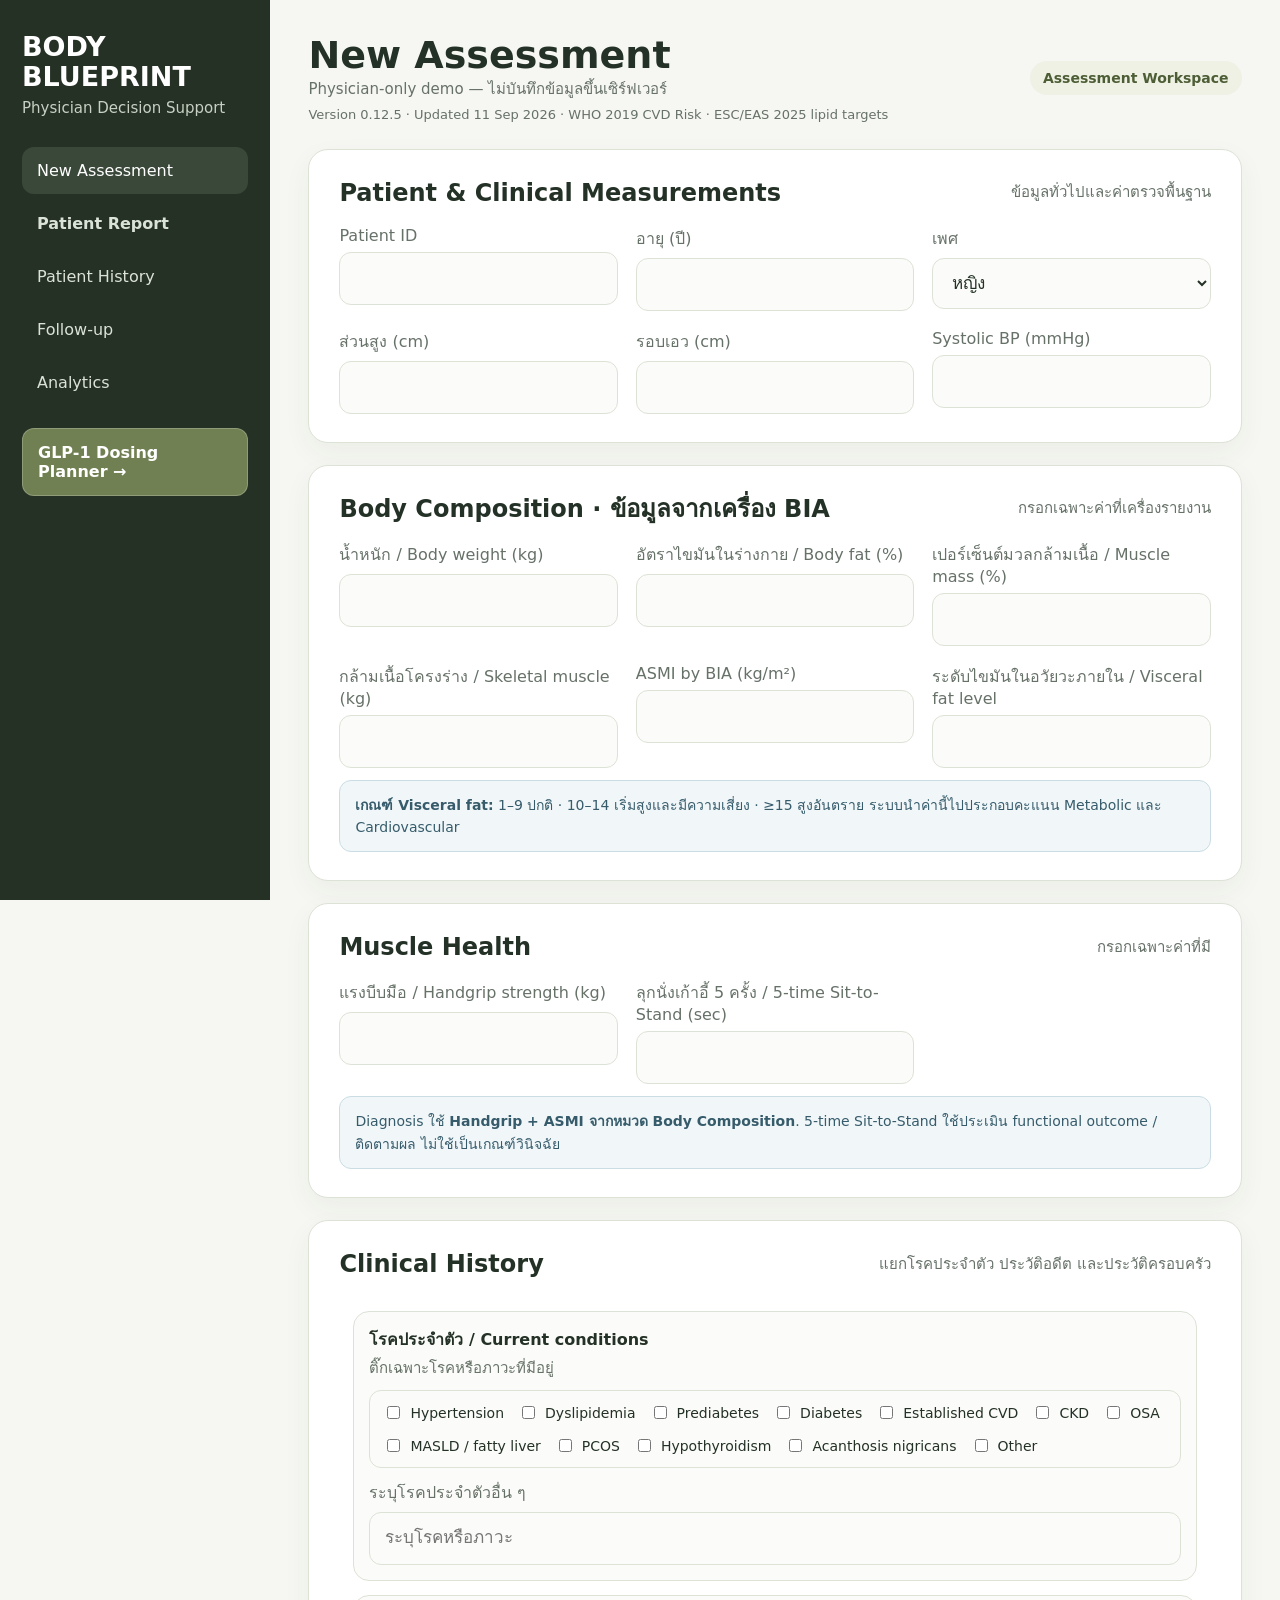
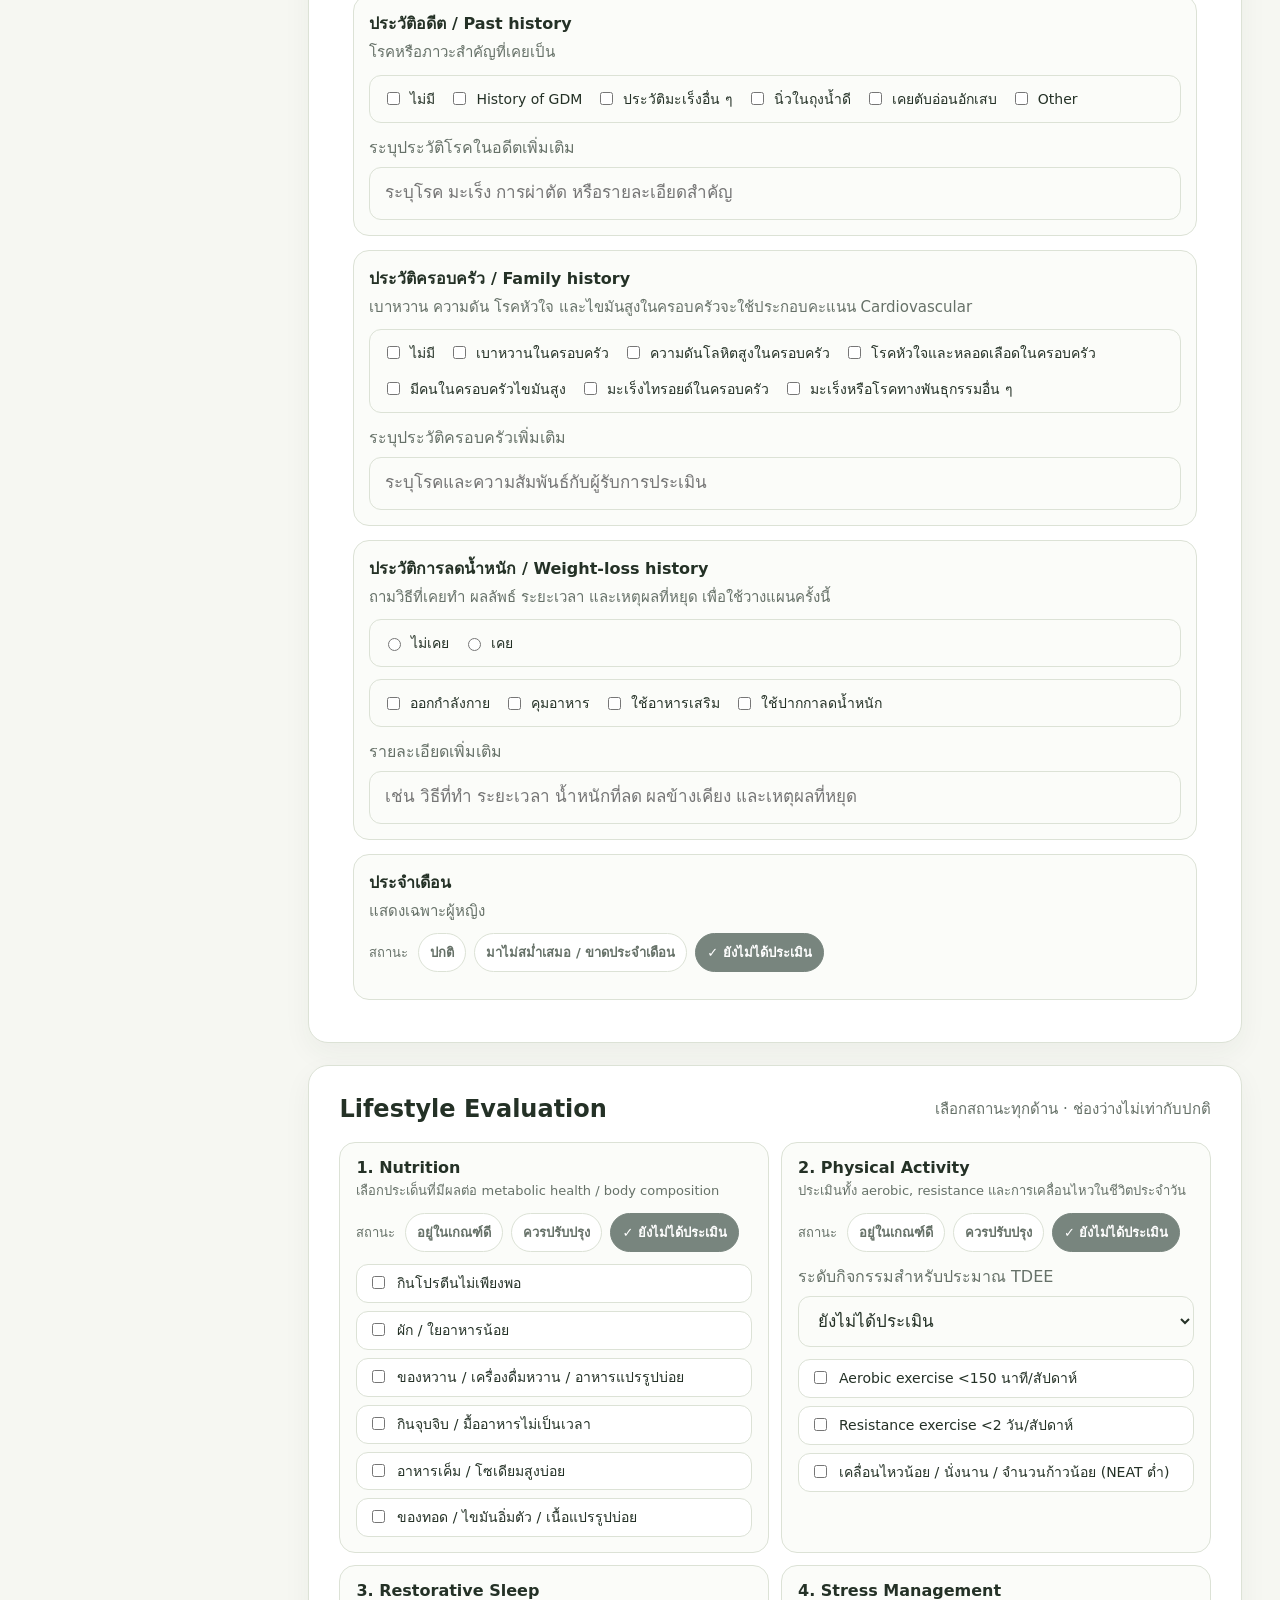
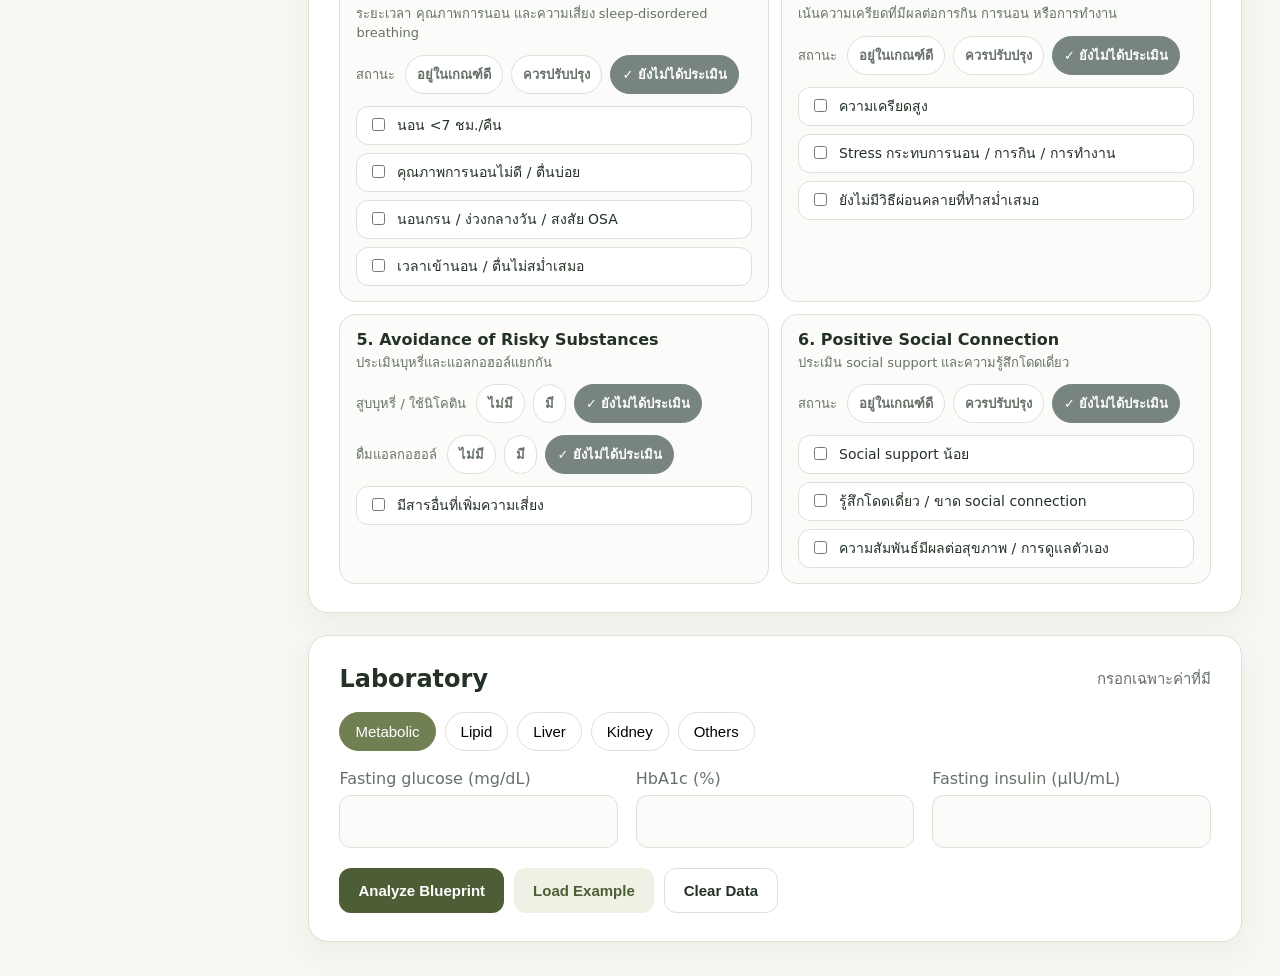
==== commit 0d452b0d: "Add files via upload" ====
--- a/index.html
+++ b/index.html
@@ -249,7 +249,7 @@
     <a class="mobile-tool-link" href="#glp1-planner" onclick="showGlpPlanner();return false;">GLP-1 Dosing Planner →</a>
     <section id="inputView" class="view">
       <div class="top">
-        <div><h1>New Assessment</h1><div class="note">Physician-only demo — ไม่บันทึกข้อมูลขึ้นเซิร์ฟเวอร์</div><div class="version">Version 0.12.4 · Updated 8 Sep 2026 · WHO 2019 CVD Risk · ESC/EAS 2025 lipid targets</div></div>
+        <div><h1>New Assessment</h1><div class="note">Physician-only demo — ไม่บันทึกข้อมูลขึ้นเซิร์ฟเวอร์</div><div class="version">Version 0.12.5 · Updated 11 Sep 2026 · WHO 2019 CVD Risk · ESC/EAS 2025 lipid targets</div></div>
         <div class="top-actions"><div class="pill">Assessment Workspace</div></div>
       </div>
 
@@ -1369,19 +1369,21 @@
   const musclePriority=muscleHealth.has&&(muscleHealth.lowMass||muscleHealth.lowStrength);
   const sleepPriority=(d.lifestyleStates?.Sleep==='issue')||(d.lifestyle||[]).some(x=>x.pillar==='Sleep');
   const lowVitaminD=d.hasVitd&&d.vitd<30;
+  const lowFerritin=d.hasFerritin&&d.ferritin<30;
   programs.push(
     {name:'The Body Code — MetaboX / Lean Reset',score:weightPriority?(metabolicPriority?95:90):60,why:[metabolicPriority?'MetaboX pathway: weight/body-fat goal ร่วมกับ metabolic risk':'Lean Reset pathway: เน้นลดไขมันและรักษามวลกล้ามเนื้อ','แพทย์เลือก pathway ตามเป้าหมายและผลประเมิน']},
     {name:'Metabolic Test',score:hasMetabolicBlood?65:94,why:[hasMetabolicBlood?'มีผลเลือดบางส่วนแล้ว — เลือกเมื่อต้องการตรวจให้ครบตามแผน':'ยังไม่มีผลเลือด glucose–insulin/cardiometabolic','พิจารณา FBS, HbA1c, fasting insulin/HOMA-IR และ lipid profile']},
     {name:'Metabolic Insight 7',score:insightMarkersEntered===0?90:(insightMarkersEntered<4?78:62),why:['Vitamin D, Ferritin, ApoB, ApoA1, FBS, fasting insulin และ hs-CRP','แพทย์เลือกใช้เมื่อต้องการประเมิน metabolic และ micronutrient เพิ่มเติม']},
     {name:'GLP-1 / Weight-management Pen',score:glp?92:45,why:[glp?'เข้า clinic consideration rule จากข้อมูลที่กรอก':'แสดงไว้ให้แพทย์เลือก — ต้องตรวจ formal indication ก่อนใช้','ทบทวน contraindication, adverse effects และ patient preference']},
-    {name:'Body Define',score:musclePriority?92:(highBF?88:(weightPriority?76:60)),why:['โปรแกรมปรับสัดส่วนและลดไขมันเฉพาะส่วน โดยใช้ Body Sculpture ร่วมกับ Cocktail Fat (Meso Fat)','S = Body Sculpture 5 ครั้ง + Cocktail Fat 1 ขวด','M = Body Sculpture 5 ครั้ง + Cocktail Fat 3 ขวด','L = Body Sculpture 5 ครั้ง + Cocktail Fat 5 ขวด','แพทย์เลือกระดับ S / M / L ตามบริเวณ เป้าหมาย และการประเมินของแต่ละคน']},
+    {name:'Body Sculpture',score:musclePriority?92:70,why:['โปรแกรมกระตุ้นกล้ามเนื้อและช่วยปรับสัดส่วน สามารถพิจารณาได้สำหรับผู้รับบริการทุกคนตามเป้าหมาย','ระบบจะแนะนำมากขึ้นเมื่อพบมวลกล้ามเนื้อต่ำหรือแรงกล้ามเนื้อต่ำ','ใช้ร่วมกับโปรตีนที่เหมาะสมและ resistance exercise เพื่อดูแลมวลกล้ามเนื้อ']},
     {name:'PV Burn',score:weightPriority?76:52,why:['ส่วนผสม: Vitamin B1, B6, B12 และ L-carnitine tartrate','เหมาะกับ: ผู้รับบริการในโปรแกรมควบคุมน้ำหนักที่ต้องการสนับสนุนการเผาผลาญและมีอาการอ่อนเพลียช่วงลดน้ำหนัก','ใช้ตาม clinic protocol หลังแพทย์ทบทวนข้อห้ามและยาที่ใช้อยู่']},
     {name:'FAT BLOC',score:d.bmi>=23?72:48,why:['ตัวยา: Orlistat — ลดการดูดซึมไขมันที่ลำไส้','เหมาะกับ: ผู้มีข้อบ่งใช้ด้าน weight management โดยเฉพาะเมื่อรูปแบบอาหารมีไขมันสูง','ทบทวนอาการไม่พึงประสงค์ทาง GI ข้อห้าม และวิตามินที่ละลายในไขมันก่อนเลือกใช้']},
-    {name:'PV MOM (Mommy Bloom)',manual:true,why:['ส่วนผสม: Ferri-6 และ Biotin','เหมาะกับ: ผู้หญิงเตรียมตั้งครรภ์ ฝากไข่ ช่วงหลังคลอด หรือให้นมบุตร','หญิงตั้งครรภ์ไม่ควรเลือกอัตโนมัติ ต้องให้แพทย์ทบทวนวิตามิน/ธาตุเหล็กที่ใช้อยู่และความเสี่ยงได้รับซ้ำเกิน']},
+    {name:'PV MOM (Mommy Bloom)',score:lowFerritin?90:50,why:['ส่วนผสม: Ferri-6 และ Biotin','แนะนำมากขึ้นเมื่อ Ferritin <30 ng/mL ซึ่งอาจสัมพันธ์กับ iron stores ต่ำ','เหมาะกับ: ผู้หญิงเตรียมตั้งครรภ์ ฝากไข่ ช่วงหลังคลอด หรือให้นมบุตร โดยแพทย์ต้องประเมิน CBC และ iron studies ร่วมด้วย','หญิงตั้งครรภ์ไม่ควรเลือกอัตโนมัติ ต้องทบทวนวิตามิน/ธาตุเหล็กที่ใช้อยู่และความเสี่ยงได้รับซ้ำเกิน']},
     {name:'PV Booster (CELL Booster)',score:wellnessLab.has&&wellnessLab.actions?.length?76:55,why:['ส่วนผสม: Vitamin C, Astaxanthin และ Vitamin B complex','เหมาะกับ: ผู้ที่ต้องการสนับสนุน antioxidant/recovery ภูมิคุ้มกัน สุขภาพผิว หรือมีเป้าหมายด้านความอ่อนเพลีย','หากมี deficiency หรือผลแล็บผิดปกติ ต้องรักษาตามสาเหตุ ไม่ใช้แทนการรักษาหลัก']},
     {name:'PV SLEEP (Sleep well+)',score:sleepPriority?88:50,why:['ส่วนผสม: Magnesium bisglycinate 20% 500 mg และ Melatonin 0.5 mg','เหมาะกับ: ผู้มีปัญหานอนหลับ ความเครียด วิตกกังวลเล็กน้อย หรือตะคริวก่อนนอน/PMS ตามการประเมิน','ทบทวนยากดประสาท การตั้งครรภ์ โรคประจำตัว และหลีกเลี่ยงกิจกรรมที่ต้องตื่นตัวหลังรับ melatonin']},
     {name:'PV METs (METBRAIN formula)',score:metabolicPriority?86:(weightPriority?72:52),why:['ส่วนผสม: Vitamin B1, B6, B12, Omega-3 และ CoQ10','เหมาะกับ: ผู้มีภาวะน้ำหนักเกิน/อ้วน หรือมีความเสี่ยง metabolic เช่น ไขมัน น้ำตาล หรือความดันสูง และมีเป้าหมายด้าน brain fog/พลังงาน','ใช้เป็น adjunct ตาม clinic protocol ไม่ใช้แทนการรักษา cardiometabolic ที่มีข้อบ่งใช้']},
-    {name:'Vitamin D2',score:lowVitaminD?90:52,why:['ส่วนผสม: Ergocalciferol (Vitamin D2)','เหมาะกับ: ผู้ที่มีผลตรวจ Vitamin D ต่ำหรือไม่เพียงพอ และต้องการดูแลสุขภาพกระดูกตามการประเมิน','กำหนดขนาดและระยะเวลาตามผลแล็บ ภาวะไต แคลเซียม และยาหรืออาหารเสริมที่ใช้อยู่']}
+    {name:'Vitamin D2',score:lowVitaminD?90:52,why:['ส่วนผสม: Ergocalciferol (Vitamin D2)','เหมาะกับ: ผู้ที่มีผลตรวจ Vitamin D ต่ำหรือไม่เพียงพอ และต้องการดูแลสุขภาพกระดูกตามการประเมิน','กำหนดขนาดและระยะเวลาตามผลแล็บ ภาวะไต แคลเซียม และยาหรืออาหารเสริมที่ใช้อยู่']},
+    {name:'Longevity Light Therapy',score:70,why:['โปรแกรมแสงเพื่อสนับสนุน wellness และ recovery โดยไม่มีส่วนผสมของยา','สามารถพิจารณาได้สำหรับผู้รับบริการทุกคนตามเป้าหมายและความเหมาะสม','เป็นโปรแกรมเสริม ไม่ใช้แทนการรักษาโรคหรือการดูแล cardiometabolic หลัก']}
   );
 
   el('clinicPrograms').innerHTML=programs.length
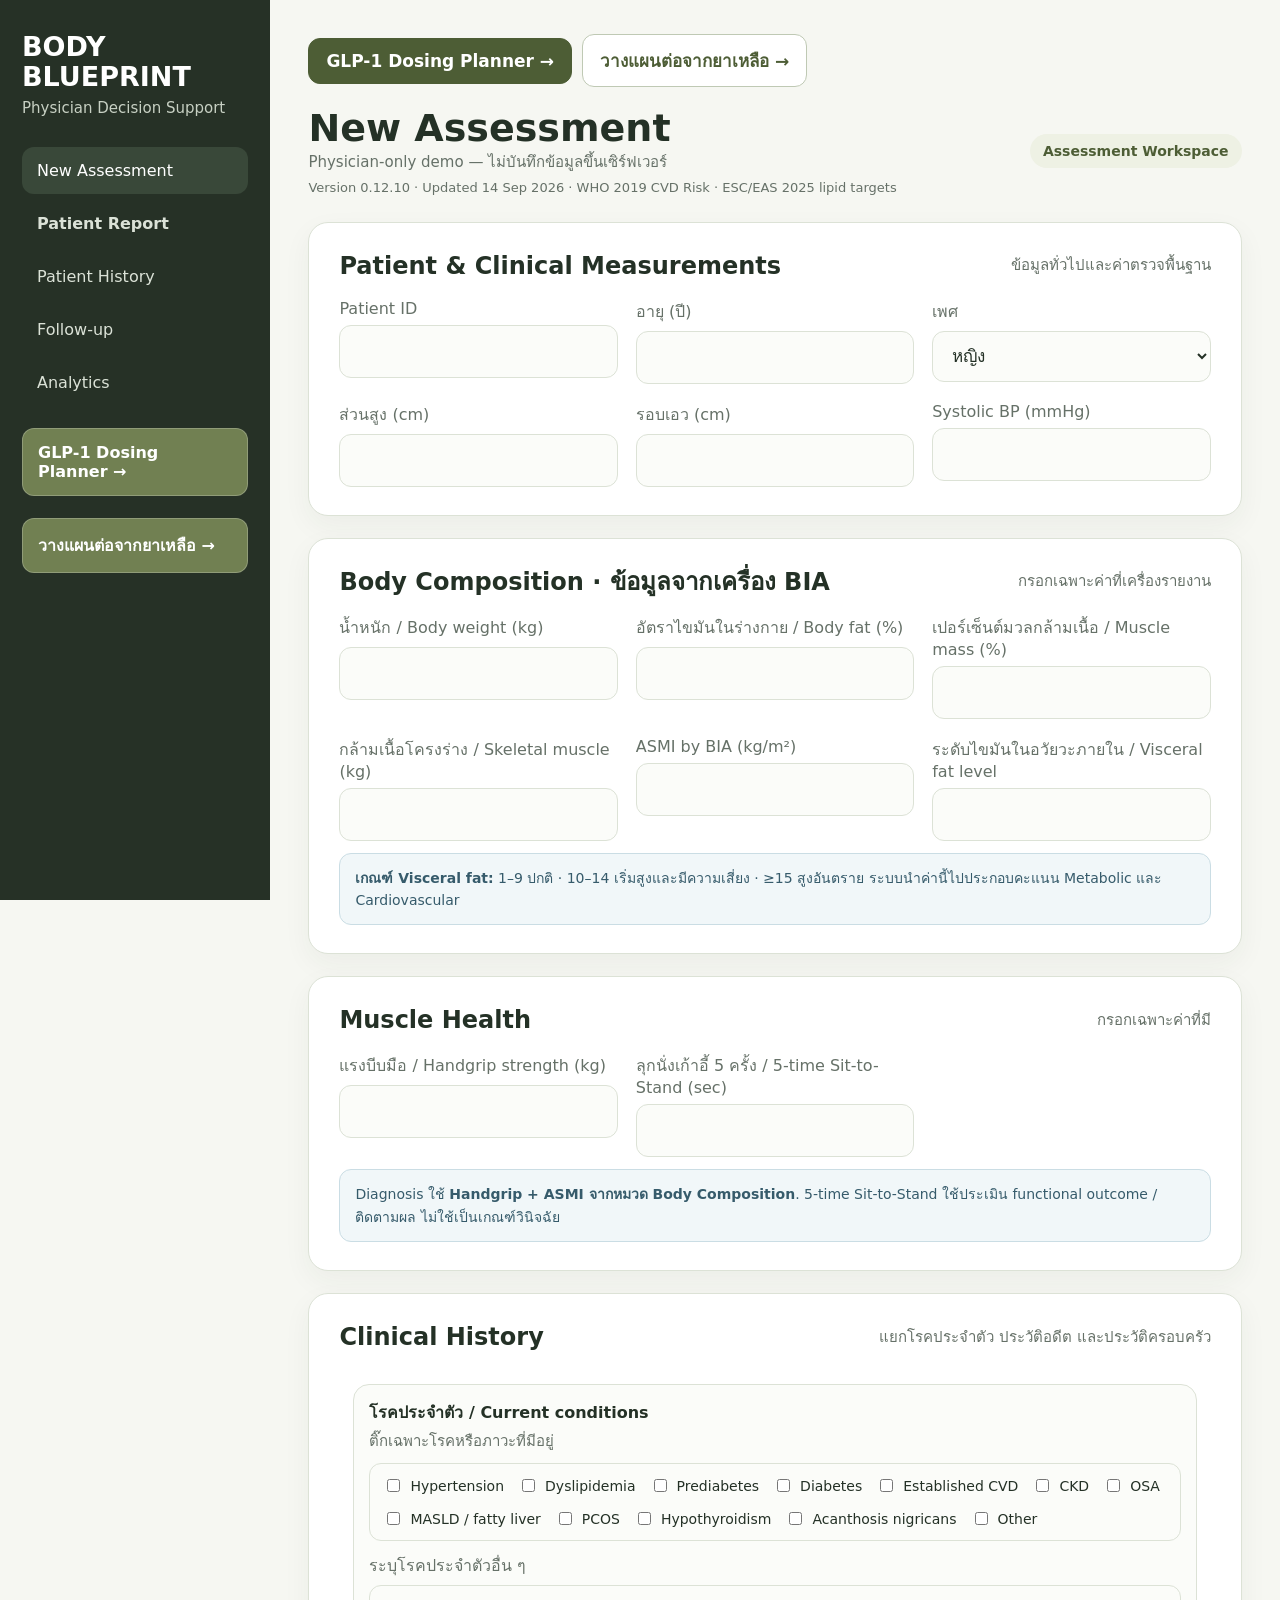
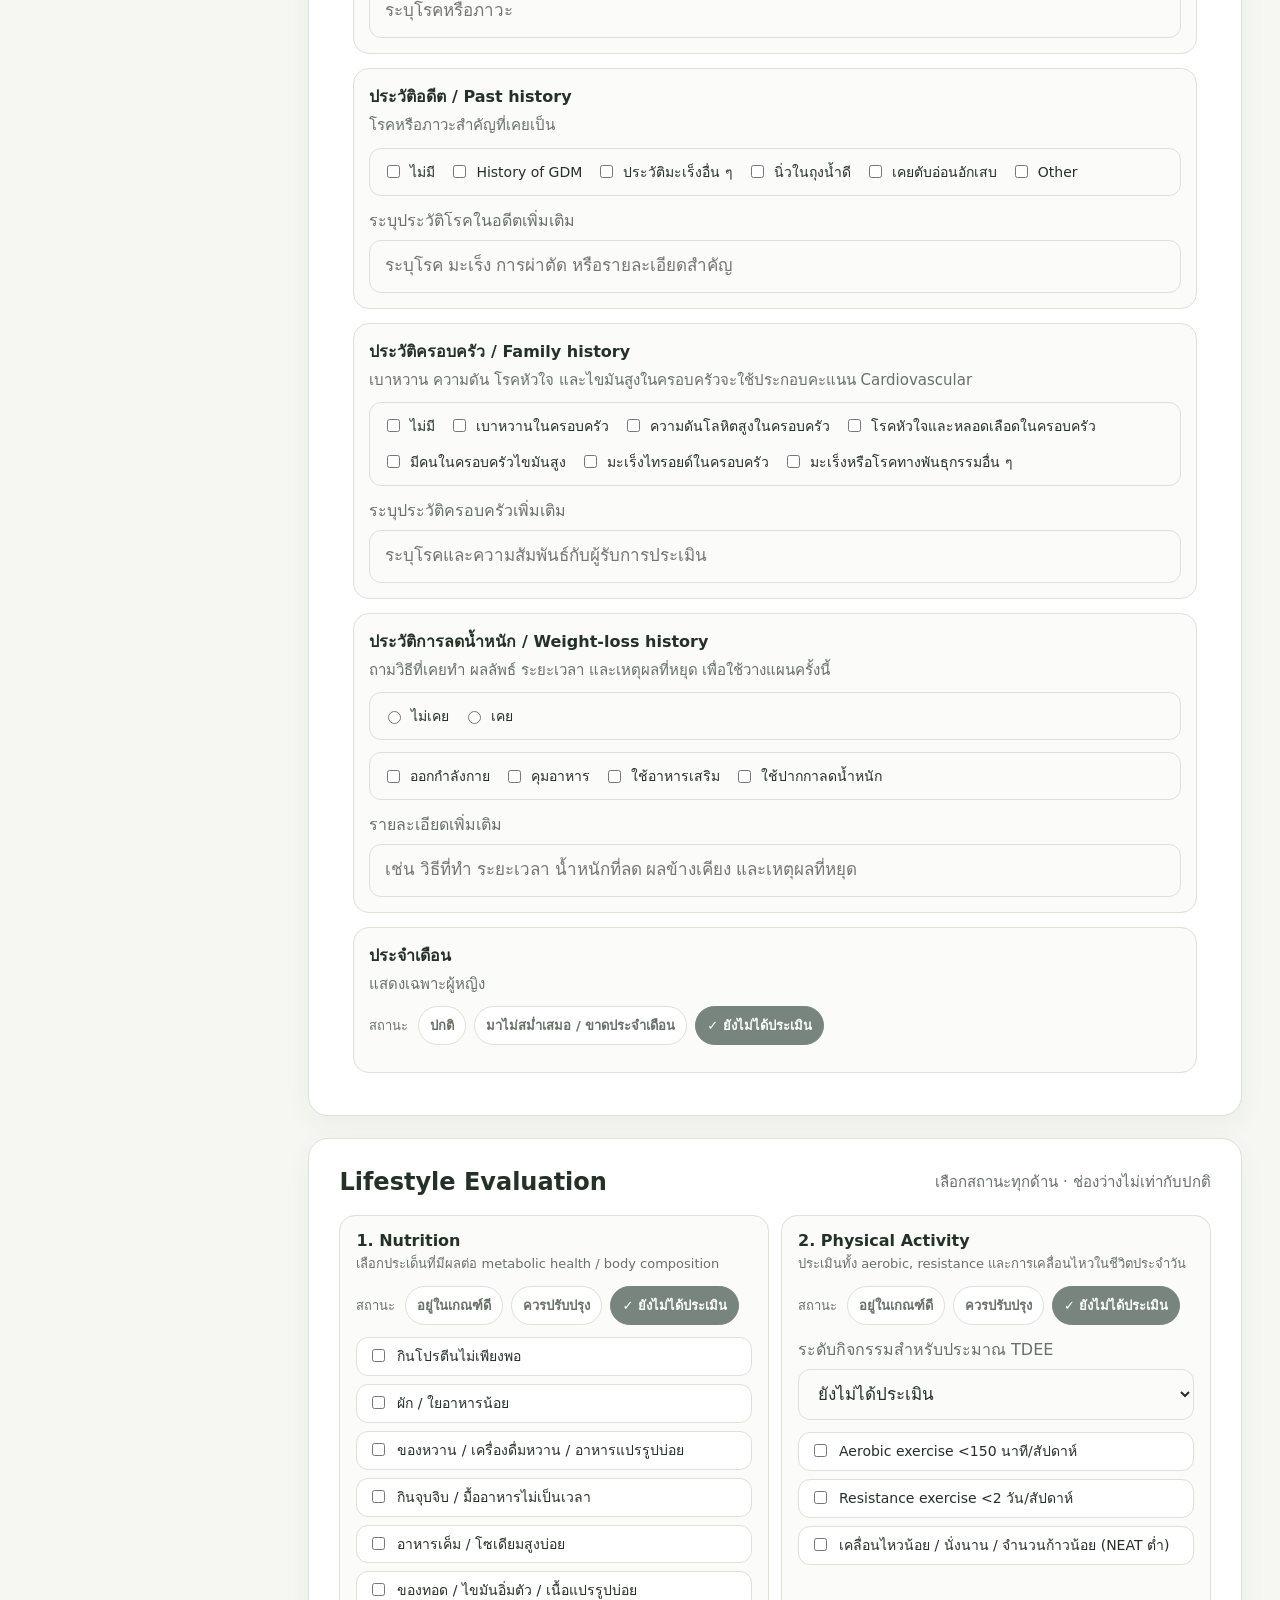
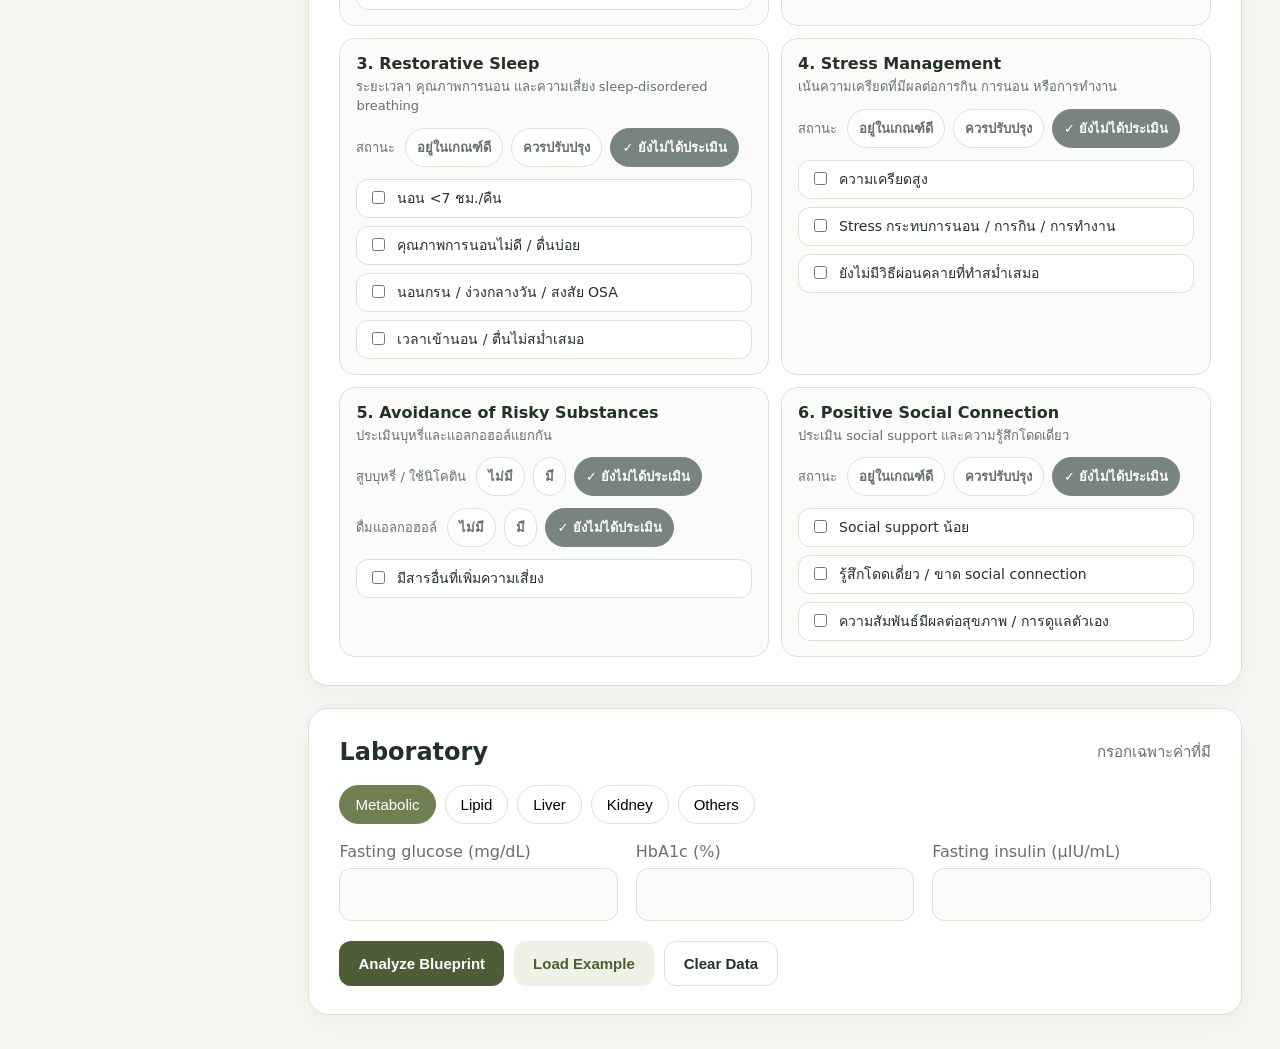
==== commit 8e4b9fd9: "Add files via upload" ====
--- a/index.html
+++ b/index.html
@@ -3,7 +3,7 @@
 <head>
   <meta charset="UTF-8" />
   <meta name="viewport" content="width=device-width, initial-scale=1.0" />
-  <title>Body Blueprint — Physician Decision Support v0.12.1</title>
+  <title>Body Blueprint — Physician Decision Support v0.12.10</title>
   <style>
     :root{
       --bg:#f6f7f2; --panel:#ffffff; --ink:#243126; --muted:#667168;
@@ -22,7 +22,7 @@
     nav a.active,nav a:hover{background:#394839;color:#fff}
     nav a.tool-link{margin-top:22px;border:1px solid rgba(255,255,255,.22);background:#718052;color:#fff;font-weight:800}
     nav a.tool-link:hover{background:#839262}
-    .mobile-tool-link{display:none;text-decoration:none;background:var(--olive-dark);color:#fff;padding:11px 15px;border-radius:12px;font-weight:800;margin-bottom:16px;width:max-content}
+    .planner-shortcuts{display:flex;gap:10px;align-items:center;flex-wrap:wrap;margin-bottom:20px}.planner-shortcut{display:inline-flex;align-items:center;justify-content:center;text-decoration:none;background:var(--olive-dark);color:#fff;padding:12px 17px;border:1px solid var(--olive-dark);border-radius:12px;font-weight:800}.planner-shortcut.secondary{background:#fff;color:var(--olive-dark);border-color:#bfc9b4}.planner-shortcut:hover{transform:translateY(-1px);box-shadow:0 6px 16px rgba(54,70,48,.12)}
     main{padding:30px;max-width:1550px;width:100%;margin:auto}
     .view{display:block}.view.hidden{display:none}
     .top{display:flex;justify-content:space-between;gap:20px;align-items:center;margin-bottom:24px}
@@ -224,12 +224,12 @@
     @media screen and (max-width:850px){.core-overview{grid-template-columns:1fr}.core-radar{border-left:0;border-top:1px solid var(--line);padding:18px 0 0}.core-metrics-list{grid-template-columns:1fr}}
     @media screen and (max-width:850px){.energy-key-grid,.energy-reference-grid,.food-energy-grid,.protein-example-grid{grid-template-columns:1fr}.energy-key+ .energy-key{border-left:0;border-top:1px solid var(--line)}.report-first .pr-hero{grid-template-columns:1fr}.report-first .pr-radar,.report-first .pr-score{grid-column:1;grid-row:auto}}
     @media print{
-      html,body{width:210mm;margin:0;padding:0;background:#fff;-webkit-print-color-adjust:exact;print-color-adjust:exact}.app{display:block}.app aside,#inputView,#resultView,#reportEditorView,.report-toolbar{display:none!important}
+      html,body{width:210mm;margin:0;padding:0;background:#fff;-webkit-print-color-adjust:exact;print-color-adjust:exact}.app{display:block}.app aside,.planner-shortcuts,#inputView,#resultView,#reportEditorView,.report-toolbar{display:none!important}
       main{width:210mm;margin:0;padding:0;max-width:none}.view.hidden{display:none}#patientReportView{display:block!important}.report-preview-shell{width:210mm;max-width:210mm;margin:0}
       .patient-report-page{box-sizing:border-box;width:210mm;height:297mm;min-height:297mm;margin:0;box-shadow:none;page-break-after:always;break-after:page}.patient-report-page:last-child{page-break-after:auto;break-after:auto}
     }
-    @media screen and (max-width:1100px){.app{grid-template-columns:1fr}aside{display:none}.mobile-tool-link{display:inline-flex}.form-grid{grid-template-columns:1fr 1fr}.wide{grid-column:span 2}.metrics{grid-template-columns:1fr 1fr}.organ-grid{grid-template-columns:1fr}}
-    @media screen and (max-width:680px){main{padding:16px}.form-grid,.metrics,.recommendations,.domain-grid{grid-template-columns:1fr}.wide{grid-column:span 1}.score{align-items:flex-start;flex-direction:column}.top{align-items:flex-start;flex-direction:column}.card{padding:18px}h1{font-size:29px}.section-title{align-items:flex-start;flex-direction:column}}
+    @media screen and (max-width:1100px){.app{grid-template-columns:1fr}aside{display:none}.form-grid{grid-template-columns:1fr 1fr}.wide{grid-column:span 2}.metrics{grid-template-columns:1fr 1fr}.organ-grid{grid-template-columns:1fr}}
+    @media screen and (max-width:680px){main{padding:16px}.planner-shortcuts{display:grid;grid-template-columns:1fr 1fr;gap:8px}.planner-shortcut{padding:11px 9px;font-size:13px;text-align:center}.form-grid,.metrics,.recommendations,.domain-grid{grid-template-columns:1fr}.wide{grid-column:span 1}.score{align-items:flex-start;flex-direction:column}.top{align-items:flex-start;flex-direction:column}.card{padding:18px}h1{font-size:29px}.section-title{align-items:flex-start;flex-direction:column}}
   </style>
 </head>
 <body>
@@ -242,14 +242,18 @@
       <a href="#" onclick="openPatientReportFromNav();return false;"><b>Patient Report</b></a>
       <a href="#">Patient History</a><a href="#">Follow-up</a><a href="#">Analytics</a>
       <a class="tool-link" href="#glp1-planner" onclick="showGlpPlanner();return false;">GLP-1 Dosing Planner →</a>
+      <a class="tool-link" href="#glp1-planner-continue" onclick="showGlpPlanner('continue');return false;">วางแผนต่อจากยาเหลือ →</a>
     </nav>
   </aside>
 
   <main>
-    <a class="mobile-tool-link" href="#glp1-planner" onclick="showGlpPlanner();return false;">GLP-1 Dosing Planner →</a>
+    <div class="planner-shortcuts">
+      <a class="planner-shortcut" href="#glp1-planner" onclick="showGlpPlanner('normal');return false;">GLP-1 Dosing Planner →</a>
+      <a class="planner-shortcut secondary" href="#glp1-planner-continue" onclick="showGlpPlanner('continue');return false;">วางแผนต่อจากยาเหลือ →</a>
+    </div>
     <section id="inputView" class="view">
       <div class="top">
-        <div><h1>New Assessment</h1><div class="note">Physician-only demo — ไม่บันทึกข้อมูลขึ้นเซิร์ฟเวอร์</div><div class="version">Version 0.12.5 · Updated 11 Sep 2026 · WHO 2019 CVD Risk · ESC/EAS 2025 lipid targets</div></div>
+        <div><h1>New Assessment</h1><div class="note">Physician-only demo — ไม่บันทึกข้อมูลขึ้นเซิร์ฟเวอร์</div><div class="version">Version 0.12.10 · Updated 14 Sep 2026 · WHO 2019 CVD Risk · ESC/EAS 2025 lipid targets</div></div>
         <div class="top-actions"><div class="pill">Assessment Workspace</div></div>
       </div>
 
@@ -551,7 +555,7 @@
   </main>
 </div>
 
-<script type="application/octet-stream" id="glpPlannerPayload">[base64]/[base64]/[base64]/[base64]/[base64]/Lm1hcHBpbmdzfHx7fSkuZmluZCgoWyxjXSk9Pk51bWJlcihjKT09PU51bWJlcihjbGlja3MpKTtyZXR1cm4gZm91bmQ/[base64]/[base64]/[base64]/[base64]/[base64]/[base64]/[base64]/[base64]/[base64]/[base64]/[base64]/LmV2ZXJ5fHw0OyQoJyNzdGFydE51bWJlcicpLnZhbHVlPU1hdGgubWF4KDEsTnVtYmVyKHBsYW5Db25maWc/[base64]</script>
+<script type="application/octet-stream" id="glpPlannerPayload">[base64]/[base64]/[base64]/[base64]/[base64]/[base64]/OlwuMCk/XHMqTUcvLnRlc3QocykpcmV0dXJuICd3Z3YxJ31pZigvKD86TUpSfE1PVU5KQVJPKS8udGVzdChzKSl7aWYoLzEyXC41XHMqTUcvLnRlc3QocykpcmV0dXJuICdtanIxMjUnO2lmKC8xNSg/OlwuMCk/XHMqTUcvLnRlc3QocykpcmV0dXJuICdtanIxNSc7aWYoLzEwKD86XC4wKT9ccypNRy8udGVzdChzKSlyZXR1cm4gJ21qcjEwJztpZigvNSg/OlwuMCk/[base64]/OnN0fG5kfHJkfHRoKVxzKyhcZHsxLDJ9W1wvLV1cZHsxLDJ9W1wvLV0oPzpcZHsyfXxcZHs0fSkpXHMrKFxkKylccypjbGlja3M/[base64]/OlxzK+C4l+C4teC5iFxzK2NsaW5pYyk/XHMrKFtcZC5dKykoPzpccyprZyk/[base64]/OuC4i+C4t+C5ieC4rXzguYDguJvguLTguJR84LmA4Lib4Lil4Li14LmI4Lii4LiZfOC5gOC4o+C4tOC5iOC4oSkuezAsMTZ9KD864LmB4LiX4LmI4LiHfOC4lOC5ieC4suC4oXzguJvguLLguIHguIHguLIp4LmD4Lir4Lih4LmIfCg/[base64]/[base64]/TWF0aC5tYXgoMSxkYXlzQmV0d2VlbihpbXBvcnRlZFswXS5kYXRlLGltcG9ydGVkWzFdLmRhdGUpKTo3LGludGVydmFsRGF5cz1bNywxMF0uaW5jbHVkZXMoZGV0ZWN0ZWRJbnRlcnZhbCk/[base64]/[base64]/[base64]/[base64]/[base64]/J21pc21hdGNoICc6Jyd9JHtpJiZyb3dzW2ktMV0ucGVuIT09ci5wZW4/[base64]/[base64]/[base64]/LnN0YXJ0TnVtYmVyKXx8MSksaW50ZXJ2YWw9TnVtYmVyKHBsYW5Db25maWc/[base64]/[base64]/[base64]/LmRpcmVjdGlvbnx8J3VwJzskKCcjYXV0b1N0ZXAnKS5jaGVja2VkPXBsYW5Db25maWc/LmF1dG9TdGVwIT09ZmFsc2U7aWYocGxhbkNvbmZpZz8uaW5qZWN0b3IpJCgnI2RlZmF1bHRJbmplY3RvcicpLnZhbHVlPXBsYW5Db25maWcuaW5qZWN0b3I7CmlmKHJvd3MubGVuZ3RoJiZwZW5zW3Jvd3NbMF0ucGVuXSl7Y29uc3QgcGVuPXBsYW5Db25maWc/[base64]/[base64]/[base64]/J2NoZWNrZWQnOicnfT48c3Bhbj4ke2l0ZW0ucm93Lm5ld1Blbj8n4LmA4Lij4Li04LmI4Lih4LiU4LmJ4Liy4Lih4LiZ4Li14LmJJzon4oCUJ308L3NwYW4+PC9sYWJlbD48L3RkPjx0ZD4ke2NvdW50ZWQ/YCR7cnVubmluZ30vJHt1c2FnZS5jYXBhY2l0eX0gY2xpY2tgOifigJQnfTwvdGQ+PC90cj5gOwogIH0pLmpvaW4oJycpOwogIGNvbnN0IGZ1dHVyZU5vdGU9dXNhZ2UuZnV0dXJlQ291bnQ/[base64]/[base64]/[base64]/[base64]/LnR5cGUhPT0nZ2xwLXBsYW5uZXItbW9kZScpcmV0dXJuO2V2ZW50LmRhdGEubW9kZT09PSdjb250aW51ZSc/c2hvd0NvbnRpbnVlUGFnZSgpOnNob3dOb3JtYWxQYWdlKCl9KTsKPC9zY3JpcHQ+CjwvYm9keT4KPC9odG1sPgo=</script>
 
 <script>
 let currentAssessment=null;
@@ -690,11 +694,11 @@
 }
 function switchLabTab(name,button){document.querySelectorAll('.lab-panel').forEach(p=>p.classList.remove('active'));document.querySelectorAll('[data-lab-tab]').forEach(b=>b.classList.remove('active'));el('lab-'+name).classList.add('active');button.classList.add('active')}
 function hideAllViews(){['inputView','resultView','reportEditorView','patientReportView','glpPlannerView'].forEach(id=>el(id)?.classList.add('hidden'))}
-function showInput(){hideAllViews();el('inputView').classList.remove('hidden');if(location.hash==='#glp1-planner')history.replaceState(null,'',location.pathname+location.search);window.scrollTo({top:0})}
+function showInput(){hideAllViews();el('inputView').classList.remove('hidden');if(location.hash.startsWith('#glp1-planner'))history.replaceState(null,'',location.pathname+location.search);window.scrollTo({top:0})}
 function showResults(){hideAllViews();el('resultView').classList.remove('hidden');window.scrollTo({top:0})}
 function showResultsOnly(){showResults()}
 function showReportEditor(){hideAllViews();el('reportEditorView').classList.remove('hidden');window.scrollTo({top:0})}
-function showGlpPlanner(){hideAllViews();const frame=el('glpPlannerFrame');if(!frame.dataset.loaded){const binary=atob(el('glpPlannerPayload').textContent.trim());const utf8=decodeURIComponent(Array.from(binary,ch=>'%'+ch.charCodeAt(0).toString(16).padStart(2,'0')).join(''));frame.srcdoc=utf8;frame.dataset.loaded='1'}el('glpPlannerView').classList.remove('hidden');history.replaceState(null,'','#glp1-planner');window.scrollTo({top:0})}
+function showGlpPlanner(mode='normal'){hideAllViews();const frame=el('glpPlannerFrame'),sendMode=()=>frame.contentWindow?.postMessage({type:'glp-planner-mode',mode},'*');if(!frame.dataset.loaded){const binary=atob(el('glpPlannerPayload').textContent.trim());const utf8=decodeURIComponent(Array.from(binary,ch=>'%'+ch.charCodeAt(0).toString(16).padStart(2,'0')).join(''));frame.onload=()=>{sendMode();frame.onload=null};frame.srcdoc=utf8;frame.dataset.loaded='1'}else sendMode();el('glpPlannerView').classList.remove('hidden');history.replaceState(null,'',mode==='continue'?'#glp1-planner-continue':'#glp1-planner');window.scrollTo({top:0})}
 window.addEventListener('message',event=>{if(event.source===el('glpPlannerFrame')?.contentWindow&&event.data?.type==='body-blueprint-home')showInput()});
 function openPatientReportFromNav(){if(!currentAssessment){alert('กรุณากรอกข้อมูลและกด Analyze Blueprint ก่อนสร้าง Patient Report');showInput();return}openReportEditor()}
 function newAssessment(){clearData();showInput()}
@@ -1878,6 +1882,6 @@
 document.querySelectorAll('[data-history-text]').forEach(x=>x.addEventListener('input',()=>{if(!x.value.trim())return;const none=document.querySelector(`.history-none[data-history-group="${x.dataset.historyText}"]`);if(none)none.checked=false}));
 document.querySelectorAll('input[name="weight_loss_history"]').forEach(x=>x.addEventListener('change',syncWeightLossHistory));
 document.querySelectorAll('input[type="number"]').forEach(x=>x.addEventListener('wheel',e=>{e.preventDefault();e.currentTarget.blur()},{passive:false}));
-if(location.hash==='#glp1-planner')showGlpPlanner();
+if(location.hash==='#glp1-planner-continue')showGlpPlanner('continue');else if(location.hash==='#glp1-planner')showGlpPlanner('normal');
 </script>
 </body></html>
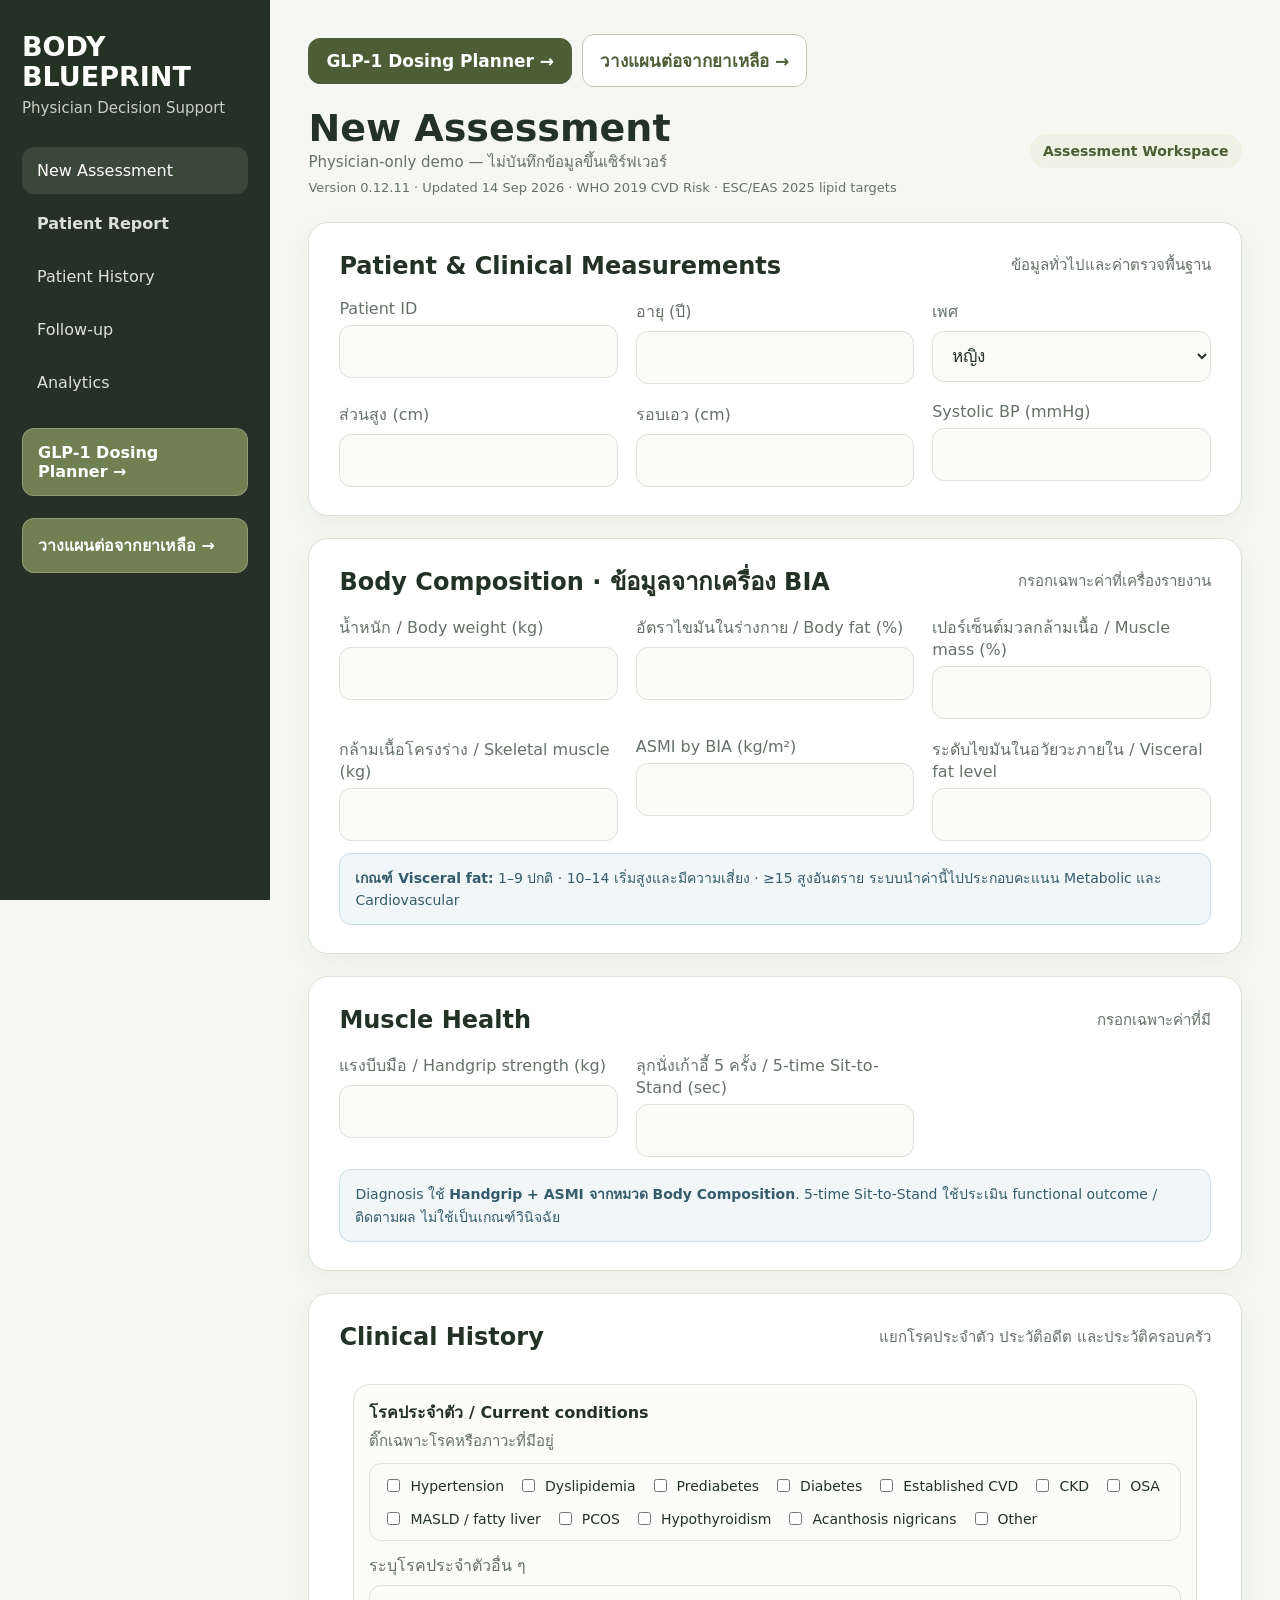
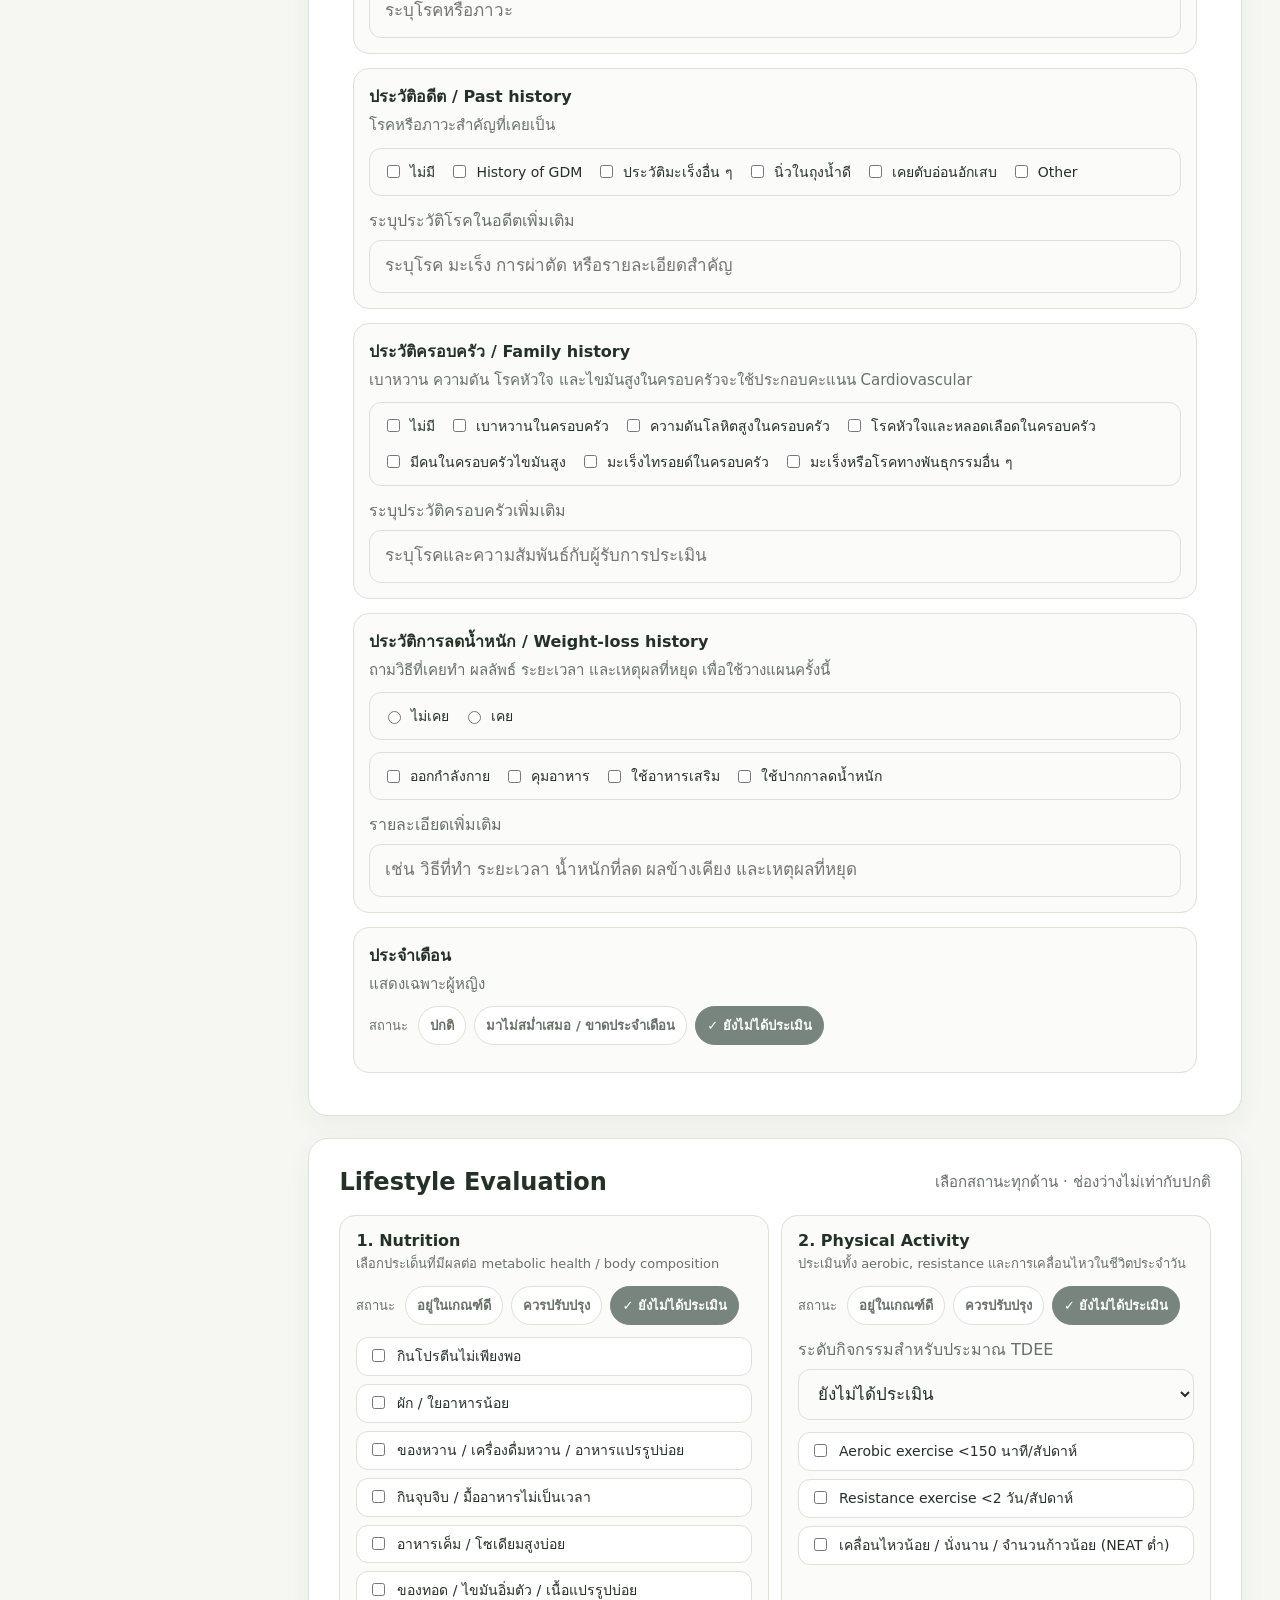
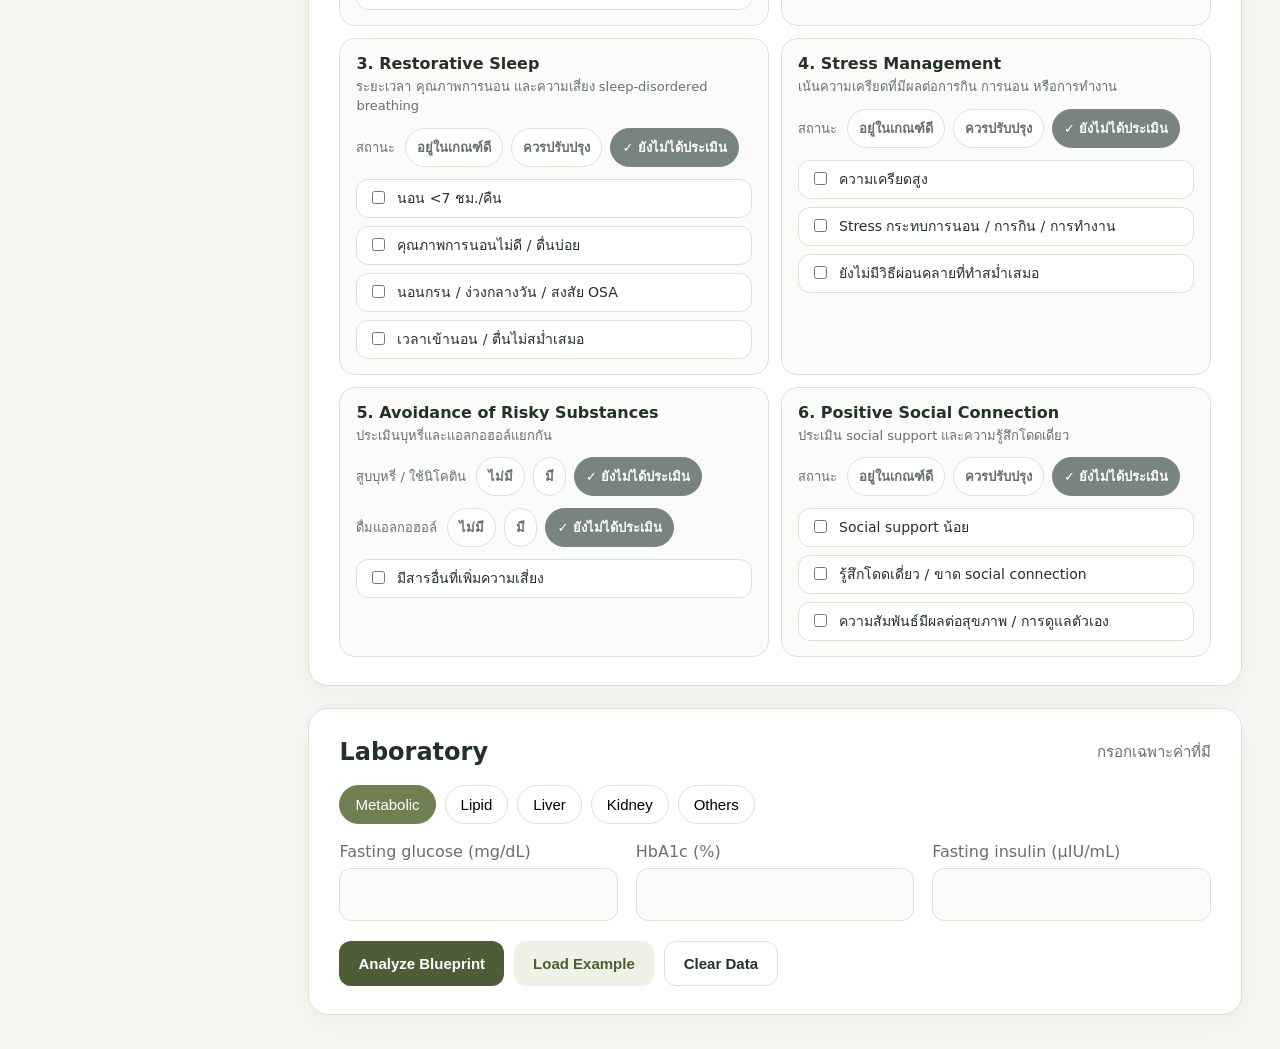
==== commit 894ff379: "Add files via upload" ====
--- a/index.html
+++ b/index.html
@@ -3,7 +3,7 @@
 <head>
   <meta charset="UTF-8" />
   <meta name="viewport" content="width=device-width, initial-scale=1.0" />
-  <title>Body Blueprint — Physician Decision Support v0.12.10</title>
+  <title>Body Blueprint — Physician Decision Support v0.12.11</title>
   <style>
     :root{
       --bg:#f6f7f2; --panel:#ffffff; --ink:#243126; --muted:#667168;
@@ -253,7 +253,7 @@
     </div>
     <section id="inputView" class="view">
       <div class="top">
-        <div><h1>New Assessment</h1><div class="note">Physician-only demo — ไม่บันทึกข้อมูลขึ้นเซิร์ฟเวอร์</div><div class="version">Version 0.12.10 · Updated 14 Sep 2026 · WHO 2019 CVD Risk · ESC/EAS 2025 lipid targets</div></div>
+        <div><h1>New Assessment</h1><div class="note">Physician-only demo — ไม่บันทึกข้อมูลขึ้นเซิร์ฟเวอร์</div><div class="version">Version 0.12.11 · Updated 14 Sep 2026 · WHO 2019 CVD Risk · ESC/EAS 2025 lipid targets</div></div>
         <div class="top-actions"><div class="pill">Assessment Workspace</div></div>
       </div>
 
@@ -555,7 +555,7 @@
   </main>
 </div>
 
-<script type="application/octet-stream" id="glpPlannerPayload">[base64]/[base64]/[base64]/[base64]/[base64]/[base64]/OlwuMCk/XHMqTUcvLnRlc3QocykpcmV0dXJuICd3Z3YxJ31pZigvKD86TUpSfE1PVU5KQVJPKS8udGVzdChzKSl7aWYoLzEyXC41XHMqTUcvLnRlc3QocykpcmV0dXJuICdtanIxMjUnO2lmKC8xNSg/OlwuMCk/XHMqTUcvLnRlc3QocykpcmV0dXJuICdtanIxNSc7aWYoLzEwKD86XC4wKT9ccypNRy8udGVzdChzKSlyZXR1cm4gJ21qcjEwJztpZigvNSg/OlwuMCk/[base64]/OnN0fG5kfHJkfHRoKVxzKyhcZHsxLDJ9W1wvLV1cZHsxLDJ9W1wvLV0oPzpcZHsyfXxcZHs0fSkpXHMrKFxkKylccypjbGlja3M/[base64]/OlxzK+C4l+C4teC5iFxzK2NsaW5pYyk/XHMrKFtcZC5dKykoPzpccyprZyk/[base64]/OuC4i+C4t+C5ieC4rXzguYDguJvguLTguJR84LmA4Lib4Lil4Li14LmI4Lii4LiZfOC5gOC4o+C4tOC5iOC4oSkuezAsMTZ9KD864LmB4LiX4LmI4LiHfOC4lOC5ieC4suC4oXzguJvguLLguIHguIHguLIp4LmD4Lir4Lih4LmIfCg/[base64]/[base64]/TWF0aC5tYXgoMSxkYXlzQmV0d2VlbihpbXBvcnRlZFswXS5kYXRlLGltcG9ydGVkWzFdLmRhdGUpKTo3LGludGVydmFsRGF5cz1bNywxMF0uaW5jbHVkZXMoZGV0ZWN0ZWRJbnRlcnZhbCk/[base64]/[base64]/[base64]/[base64]/[base64]/J21pc21hdGNoICc6Jyd9JHtpJiZyb3dzW2ktMV0ucGVuIT09ci5wZW4/[base64]/[base64]/[base64]/LnN0YXJ0TnVtYmVyKXx8MSksaW50ZXJ2YWw9TnVtYmVyKHBsYW5Db25maWc/[base64]/[base64]/[base64]/LmRpcmVjdGlvbnx8J3VwJzskKCcjYXV0b1N0ZXAnKS5jaGVja2VkPXBsYW5Db25maWc/LmF1dG9TdGVwIT09ZmFsc2U7aWYocGxhbkNvbmZpZz8uaW5qZWN0b3IpJCgnI2RlZmF1bHRJbmplY3RvcicpLnZhbHVlPXBsYW5Db25maWcuaW5qZWN0b3I7CmlmKHJvd3MubGVuZ3RoJiZwZW5zW3Jvd3NbMF0ucGVuXSl7Y29uc3QgcGVuPXBsYW5Db25maWc/[base64]/[base64]/[base64]/J2NoZWNrZWQnOicnfT48c3Bhbj4ke2l0ZW0ucm93Lm5ld1Blbj8n4LmA4Lij4Li04LmI4Lih4LiU4LmJ4Liy4Lih4LiZ4Li14LmJJzon4oCUJ308L3NwYW4+PC9sYWJlbD48L3RkPjx0ZD4ke2NvdW50ZWQ/YCR7cnVubmluZ30vJHt1c2FnZS5jYXBhY2l0eX0gY2xpY2tgOifigJQnfTwvdGQ+PC90cj5gOwogIH0pLmpvaW4oJycpOwogIGNvbnN0IGZ1dHVyZU5vdGU9dXNhZ2UuZnV0dXJlQ291bnQ/[base64]/[base64]/[base64]/[base64]/LnR5cGUhPT0nZ2xwLXBsYW5uZXItbW9kZScpcmV0dXJuO2V2ZW50LmRhdGEubW9kZT09PSdjb250aW51ZSc/c2hvd0NvbnRpbnVlUGFnZSgpOnNob3dOb3JtYWxQYWdlKCl9KTsKPC9zY3JpcHQ+CjwvYm9keT4KPC9odG1sPgo=</script>
+<script type="application/octet-stream" id="glpPlannerPayload">[base64]/[base64]/[base64]/[base64]/[base64]/[base64]/J3NlbGVjdGVkJzonJ30+JHtkaXNwbGF5UGVuKGspfTwvb3B0aW9uPmApLmpvaW4oJycpfQpmdW5jdGlvbiBtYXBwZWRDbGlja3MocGVuLGRvc2Upe3JldHVybiBwZW5zW3Blbl0/[base64]/[base64]/[base64]/[base64]/JyDCtyBjbGluaWMgY3VzdG9tJzonJztyZXR1cm4gYDxvcHRpb24gdmFsdWU9IiR7Y30iICR7Yz09PWN1cnJlbnQ/[base64]/Ok1KUnxNT1VOSkFSTykvLnRlc3Qocykpe2lmKC8xMlwuNVxzKk1HLy50ZXN0KHMpKXJldHVybiAnbWpyMTI1JztpZigvMTUoPzpcLjApP1xzKk1HLy50ZXN0KHMpKXJldHVybiAnbWpyMTUnO2lmKC8xMCg/OlwuMCk/[base64]/OlxcZHsyfXxcXGR7NH0pKSc7CiAgbGV0IG5leHROdW1iZXI9MTsKICBmb3IoY29uc3QgcmF3IG9mIHNvdXJjZS5zcGxpdCgvXHI/[base64]/[base64]/[base64]/guITguKPguLHguYnguIfguJfguLXguYhccyooXGQrKXwoXGQrKVxzKig/OnN0fG5kfHJkfHRoKVxifCg/Ol58Wy1cc10pKFxkKylccyokL2kpOwogICAgICBudW1iZXI9bnVtYmVyTWF0Y2g/[base64]/OlxzK+C4l+C4teC5iFxzK2NsaW5pYyk/XHMrKFtcZC5dKykoPzpccyprZyk/[base64]/[base64]/[base64]/[base64]/[base64]/[base64]/[base64]/[base64]/[base64]/[base64]/[base64]/[base64]/[base64]/[base64]/[base64]/LmV2ZXJ5fHw0OyQoJyNzdGFydE51bWJlcicpLnZhbHVlPU1hdGgubWF4KDEsTnVtYmVyKHBsYW5Db25maWc/[base64]/[base64]/[base64]/[base64]/[base64]/J3N1bW1hcnktb3Zlcic6J3N1bW1hcnktcmVtYWluaW5nJ30iPjxzbWFsbD4ke3VzYWdlLm92ZXI/J+C5gOC4geC4tOC4meC4hOC4p+C4suC4oeC4iOC4uCDguIHguKPguLjguJPguLLguJXguKPguKfguIgnOifguKLguLLguITguIfguYDguKvguKXguLfguK3guIjguKPguLTguIcnfTwvc21hbGw+PHN0cm9uZz4ke3VzYWdlLm92ZXI/[base64]/[base64]</script>
 
 <script>
 let currentAssessment=null;
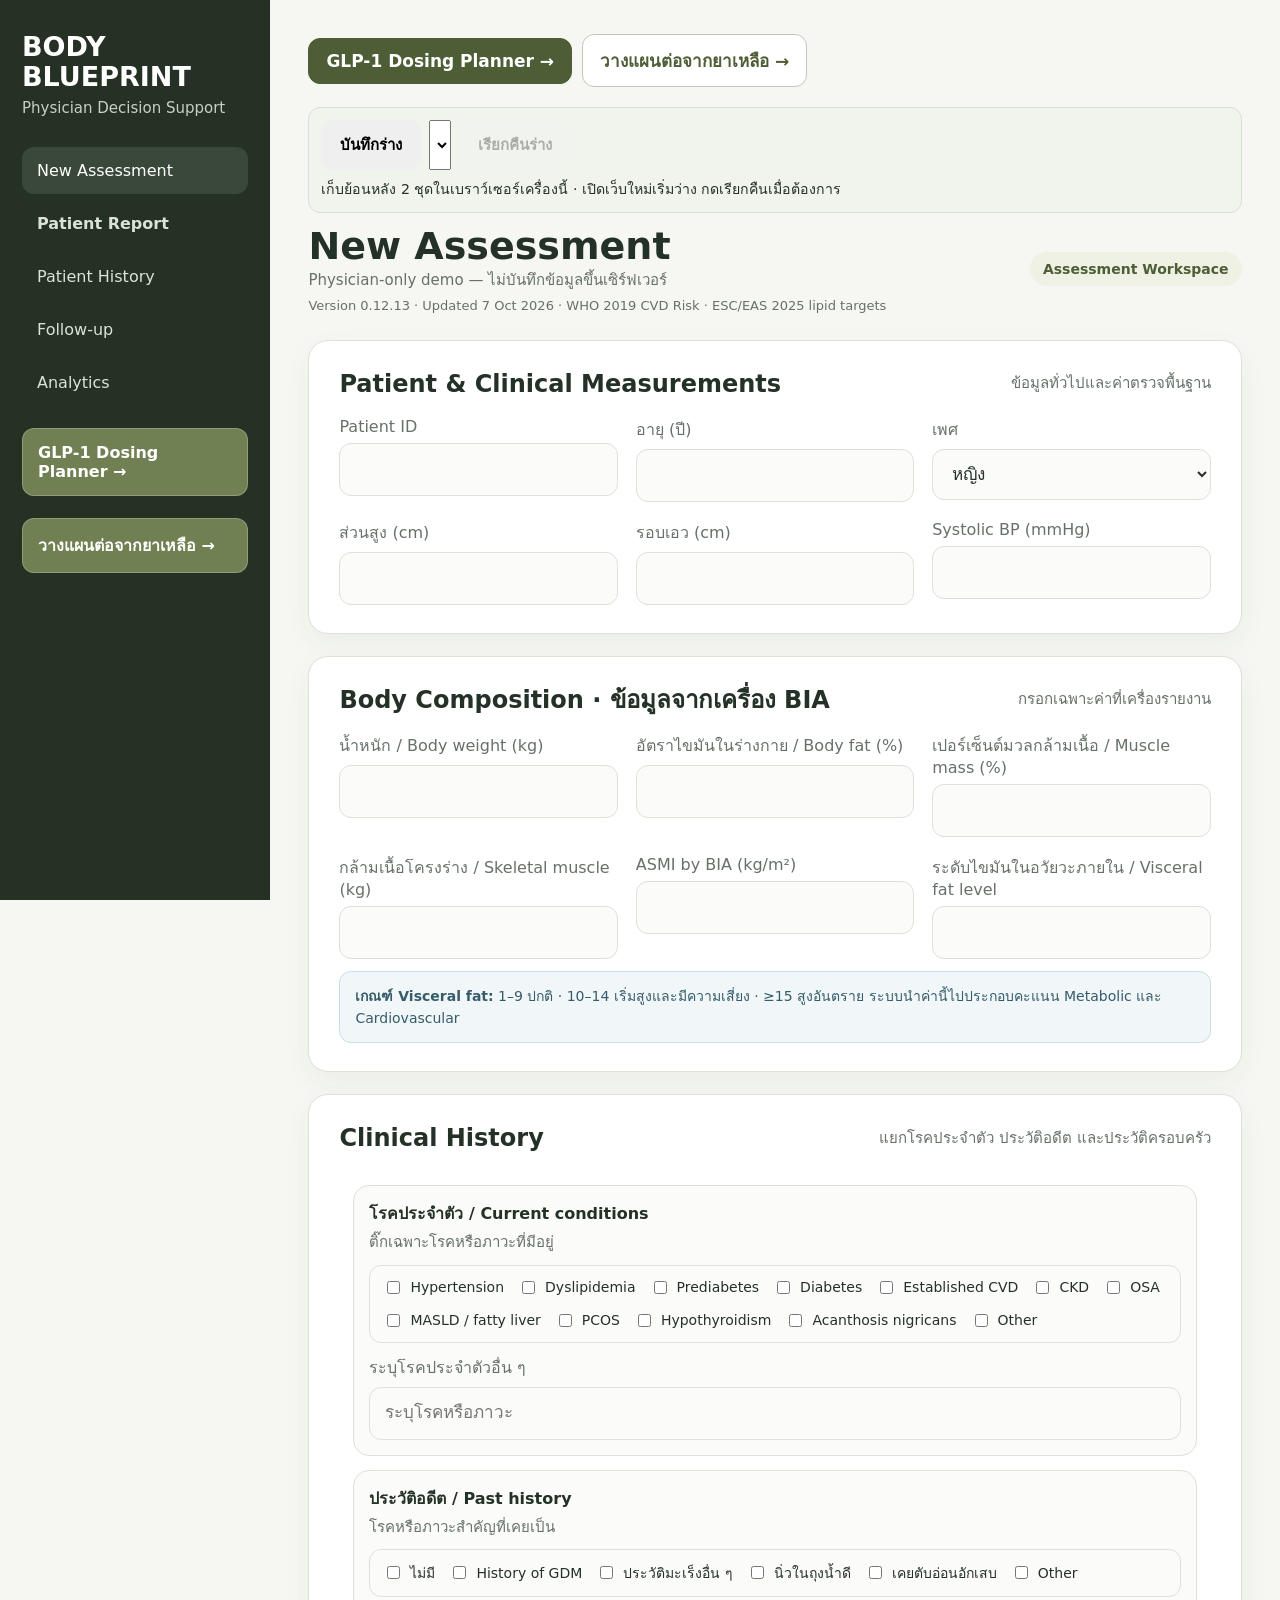
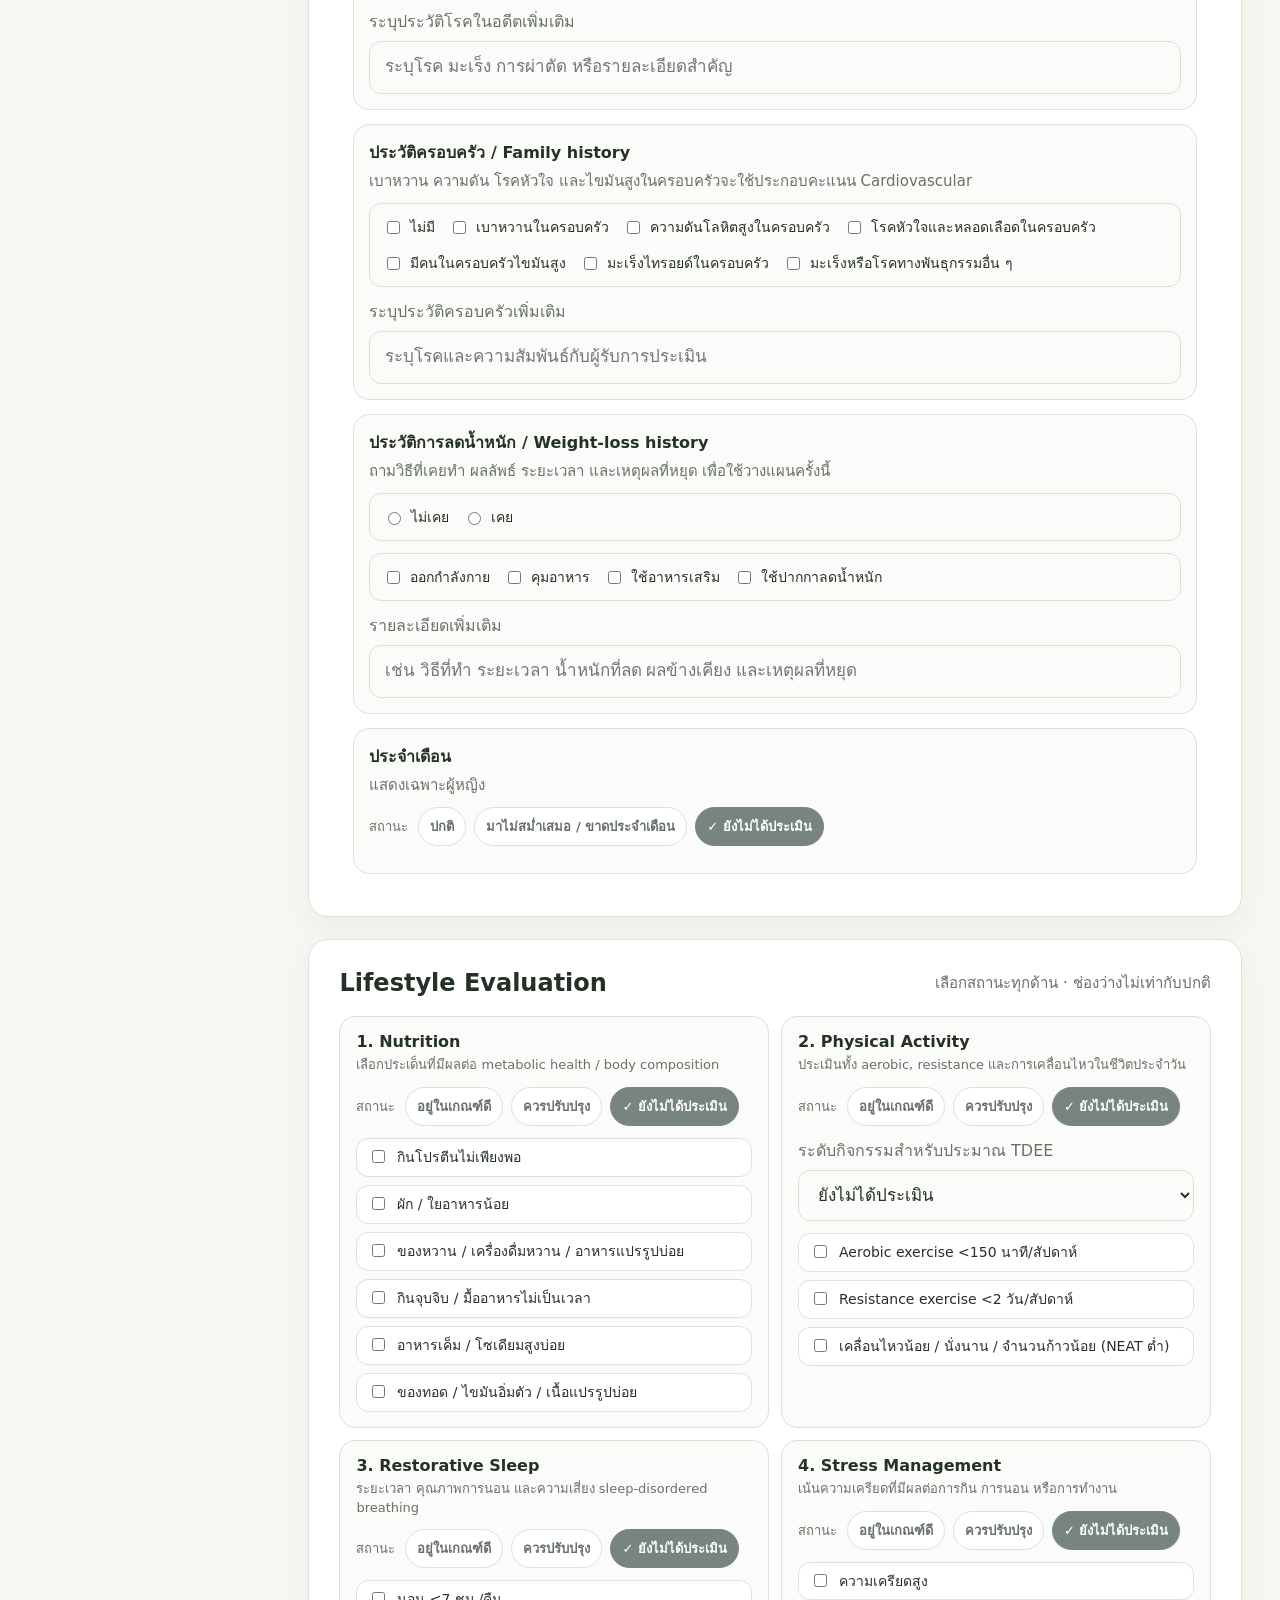
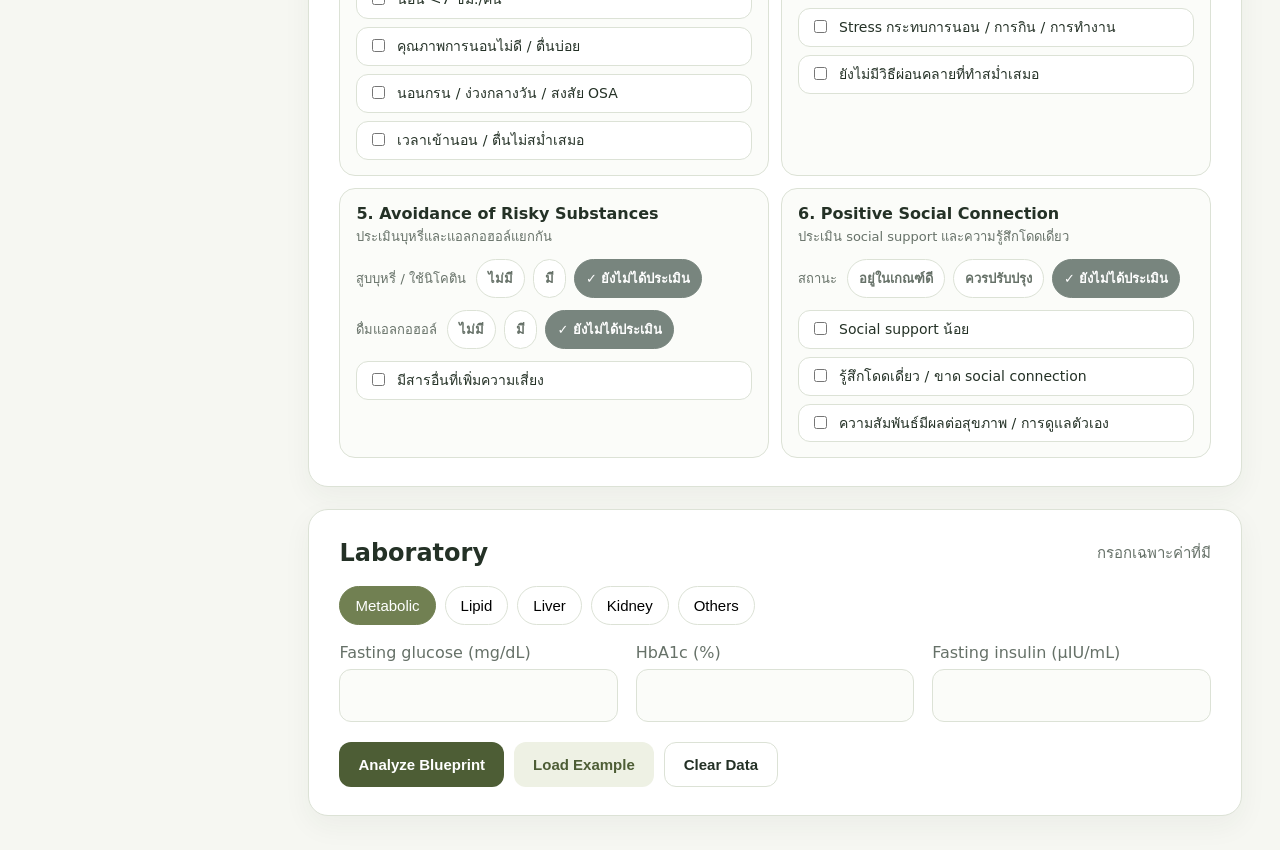
==== commit 351e158d: "Release v0.12.13: editable GLP-1 continuation and revised health scoring" ====
--- a/index.html
+++ b/index.html
@@ -3,7 +3,7 @@
 <head>
   <meta charset="UTF-8" />
   <meta name="viewport" content="width=device-width, initial-scale=1.0" />
-  <title>Body Blueprint — Physician Decision Support v0.12.11</title>
+  <title>Body Blueprint — Physician Decision Support v0.12.13</title>
   <style>
     :root{
       --bg:#f6f7f2; --panel:#ffffff; --ink:#243126; --muted:#667168;
@@ -231,7 +231,7 @@
     @media screen and (max-width:1100px){.app{grid-template-columns:1fr}aside{display:none}.form-grid{grid-template-columns:1fr 1fr}.wide{grid-column:span 2}.metrics{grid-template-columns:1fr 1fr}.organ-grid{grid-template-columns:1fr}}
     @media screen and (max-width:680px){main{padding:16px}.planner-shortcuts{display:grid;grid-template-columns:1fr 1fr;gap:8px}.planner-shortcut{padding:11px 9px;font-size:13px;text-align:center}.form-grid,.metrics,.recommendations,.domain-grid{grid-template-columns:1fr}.wide{grid-column:span 1}.score{align-items:flex-start;flex-direction:column}.top{align-items:flex-start;flex-direction:column}.card{padding:18px}h1{font-size:29px}.section-title{align-items:flex-start;flex-direction:column}}
   </style>
-</head>
+<style>@media print{.draft-tools{display:none!important}}</style><style>.report-first .pr-score.score-improve{--score-bg:#bd6b2d;--score-fg:#fff;--score-muted:#fff0df}</style></head>
 <body>
 <div class="app">
   <aside>
@@ -253,7 +253,7 @@
     </div>
     <section id="inputView" class="view">
       <div class="top">
-        <div><h1>New Assessment</h1><div class="note">Physician-only demo — ไม่บันทึกข้อมูลขึ้นเซิร์ฟเวอร์</div><div class="version">Version 0.12.11 · Updated 14 Sep 2026 · WHO 2019 CVD Risk · ESC/EAS 2025 lipid targets</div></div>
+        <div><h1>New Assessment</h1><div class="note">Physician-only demo — ไม่บันทึกข้อมูลขึ้นเซิร์ฟเวอร์</div><div class="version">Version 0.12.13 · Updated 7 Oct 2026 · WHO 2019 CVD Risk · ESC/EAS 2025 lipid targets</div></div>
         <div class="top-actions"><div class="pill">Assessment Workspace</div></div>
       </div>
 
@@ -282,26 +282,6 @@
             <div class="field"><label>ระดับไขมันในอวัยวะภายใน / Visceral fat level</label><input id="visceral" type="number" step="1"></div>
           </div>
           <div class="info-box"><b>เกณฑ์ Visceral fat:</b> 1–9 ปกติ · 10–14 เริ่มสูงและมีความเสี่ยง · ≥15 สูงอันตราย ระบบนำค่านี้ไปประกอบคะแนน Metabolic และ Cardiovascular</div>
-        </div>
-
-        <div class="card">
-          <div class="section-title">
-            <h2>Muscle Health</h2>
-            <span class="note">กรอกเฉพาะค่าที่มี</span>
-          </div>
-          <div class="form-grid">
-            <div class="field">
-              <label>แรงบีบมือ / Handgrip strength (kg)</label>
-              <input id="handgrip" type="number" step="0.1">
-            </div>
-            <div class="field">
-              <label>ลุกนั่งเก้าอี้ 5 ครั้ง / 5-time Sit-to-Stand (sec)</label>
-              <input id="chairStand" type="number" step="0.1">
-            </div>
-          </div>
-          <div class="info-box">
-            Diagnosis ใช้ <b>Handgrip + ASMI จากหมวด Body Composition</b>. 5-time Sit-to-Stand ใช้ประเมิน functional outcome / ติดตามผล ไม่ใช้เป็นเกณฑ์วินิจฉัย
-          </div>
         </div>
 
         <div class="card">
@@ -440,7 +420,7 @@
         <div class="card" id="muscleHealthCard" style="display:none">
           <div class="section-title">
             <h2>Muscle Health</h2>
-            <span class="note">ASMI + Handgrip · 5x STS = outcome</span>
+            <span class="note">ASMI จาก BIA · ประเมินมวลกล้ามเนื้อ</span>
           </div>
           <div class="assessment-title">
             <div>
@@ -522,15 +502,23 @@
             <div class="card">
               <div class="section-title"><h2>คะแนนรายด้าน</h2><span class="note">0–100</span></div>
               <div id="editorScoreList" class="score-list"></div>
-              <div class="info-box"><b>การแปลผล:</b> 80–100 อยู่ในเกณฑ์ดี · 65–79 ปานกลาง · 50–64 ควรปรับปรุง · ต่ำกว่า 50 ควรให้ความสำคัญ<br>ข้อมูลที่ไม่ครบจะไม่ถูกคิดเป็น 0 และจะแสดง “ข้อมูลยังไม่เพียงพอ”</div>
-              <details class="score-method"><summary>ดูวิธีคิดคะแนน</summary><ul>
-                <li><b>Metabolic Risk:</b> WHtR 35 · รอบเอว 25 · Body Fat/BMI 25 · SBP 15 · Visceral fat 15 (คำนวณตามข้อมูลที่มี)</li>
-                <li><b>Cardiovascular:</b> WHO 2019 CVD Risk 30 · SBP 15 · Smoking 10 · LDL-C 20 (ESC/EAS 2025: low-risk goal &lt;116 mg/dL และใช้เป้าหมายต่ำลงตามระดับความเสี่ยง) · ApoB 15 · Lp(a) 10 · Visceral fat 10 และใช้ clinic-configured modifier หัก 8 คะแนนต่อประวัติครอบครัวเบาหวาน/ความดัน/หัวใจ/ไขมันสูง 1 กลุ่ม (สูงสุด 20 คะแนน)</li>
-                <li><b>Body Composition:</b> WHtR 35% · รอบเอว 25% · Body Fat 25% · BMI 15%</li>
-                <li><b>Muscle & Function:</b> Handgrip 40% · ASMI 40% · 5-time Sit-to-Stand 20%</li>
-                <li><b>Lifestyle:</b> Nutrition · Physical Activity · Risky Substances ให้น้ำหนักเท่ากัน — อยู่ในเกณฑ์ดี 85 คะแนน; มีประเด็น 1/2/≥3 ข้อ = 50/35/20 คะแนน</li>
-                <li><b>Recovery:</b> Sleep · Stress · Social Connection ใช้เกณฑ์เดียวกัน และต้องระบุสถานะอย่างน้อย 2/3 ด้าน</li>
-              </ul><div class="count-note">BMI ใช้เกณฑ์คนไทยและเริ่มหักคะแนนเต็มระดับเดียวกับ obesity เมื่อ BMI ≥23 · Body fat และกล้ามเนื้อใช้ช่วงเฝ้าระวังใกล้ cut-off เพื่อลดคะแนนแบบไล่ระดับ · WHtR = รอบเอว (cm) ÷ ส่วนสูง (cm), ≥0.50 เข้าเกณฑ์ Abdominal obesity · Visceral fat 1–9 ปกติ, 10–14 เริ่มสูง, ≥15 สูงอันตราย · ผลแล็บเป็นข้อมูลเสริม · ด้านที่มีข้อมูลบางส่วนสามารถแสดงคะแนนได้ และคะแนนรวมต้องมีอย่างน้อย 4 ด้าน</div></details>
+              <div class="info-box"><b>การแปลผล:</b> 90–100 อยู่ในเกณฑ์ดี · 80–89 ปานกลาง · 60–79 ควรปรับปรุง · ต่ำกว่า 60 ควรให้ความสำคัญ<br>ข้อมูลที่ไม่ครบจะไม่ถูกคิดเป็น 0 และจะแสดง “ข้อมูลยังไม่เพียงพอ”</div>
+              <details class="score-method"><summary>ดูเกณฑ์คะแนน</summary>
+<p>คะแนนสุขภาพเป็นสูตรภายในคลินิก ไม่ใช่ความน่าจะเป็นของโรคหรือเกณฑ์วินิจฉัย คะแนนรวมยังเฉลี่ยจากด้านที่มีข้อมูลอย่างน้อย 4 ด้าน</p>
+<ul>
+<li><b>Metabolic:</b> ค่าตรวจ 80% + พฤติกรรม 20% · ส่วนค่าตรวจ: สัดส่วนไขมัน 25 (WHtR ก่อน ถ้าไม่มีใช้ %fat หรือ BMI), visceral fat 15, FBS/HbA1c 40 (ใช้ค่าที่ให้คะแนนต่ำกว่าในกลุ่มเดียว), HOMA-IR 10, TG 10 · HOMA ต้องมี FBS และ fasting insulin คู่กัน</li>
+<li><b>Cardiovascular:</b> ค่าตรวจ 80% + พฤติกรรม 20% · ส่วนค่าตรวจ: WHO CVD 25 (ถ้าไม่มีใช้ SBP แทน), LDL/ApoB 45 (กลุ่มเดียว ใช้คะแนนต่ำกว่า), Lp(a) 20, visceral fat 10 · WHO CVD แสดงเปอร์เซ็นต์ความเสี่ยงแยก และนำมาแปลงเป็นคะแนนย่อยด้วย (&lt;5%→100, 5–&lt;10%→80, 10–&lt;20%→55, 20–&lt;30%→25, ≥30%→5) · เมื่อมี WHO ไม่คิด SBP และบุหรี่ซ้ำในด้านนี้</li>
+<li><b>Body Composition:</b> ค่าตรวจ 80% + พฤติกรรม 20% · ภายในส่วนค่าตรวจ: BMI 35%, %fat 35%, WHtR 30% · BMI ส่วนที่เกิน 23 ลดต่อเนื่อง 7.5 คะแนนย่อยต่อหน่วย และ BMI ≥23 จำกัดคะแนนด้านนี้ไม่เกิน 79</li>
+<li><b>มวลกล้ามเนื้อ:</b> ASMI 80% + พฤติกรรม 20% · ASMI เทียบสัดส่วน 1.1 เท่าของ cut-off เดิมตามอายุ/เพศ · ต่ำกว่า cut-off จำกัดคะแนน 79; ต่ำกว่า 85% ของ cut-off จำกัด 49 · ไม่ใช่การวินิจฉัย sarcopenia</li>
+<li><b>Lifestyle:</b> อาหาร 40% · กิจกรรม 35% · สารเสี่ยง 25%</li>
+<li><b>Recovery:</b> การนอน 40% · ความเครียด 25% · ความสัมพันธ์/แรงสนับสนุน 15% · กิจกรรม 10% · สารเสี่ยง 10%</li>
+</ul>
+<p>พฤติกรรมที่เลือกใช้แตกต่างตามด้าน: Metabolic เน้นของหวาน ใยอาหาร กิจกรรม การนอน และสารเสี่ยง; หัวใจเน้นบุหรี่ อาหารเค็ม/ไขมันอิ่มตัว กิจกรรมและการนอน; Body Composition เน้นรูปแบบอาหาร กิจกรรมและการนอน; กล้ามเนื้อเน้นโปรตีน resistance exercise การเคลื่อนไหวและการนอน</p>
+<p>ข้อที่ยังไม่ซักไม่นับเป็นปกติ น้ำหนักพฤติกรรมใช้ได้สูงสุด 20% และลดตามความครบของข้อมูล ด้านค่าตรวจจะไม่แสดงคะแนนจากพฤติกรรมเพียงอย่างเดียว Lifestyle/Recovery ต้องมีคำตอบอย่างน้อย 50% ของน้ำหนักที่กำหนด</p>
+<p>คะแนน Metabolic จำกัดที่ 79 เมื่อ FBS ≥100 หรือ HbA1c ≥5.7 และที่ 49 เมื่อ FBS ≥126 หรือ HbA1c ≥6.5; FBS &lt;70 จำกัดที่ 49 เพื่อให้ทบทวนผล ไม่ใช่การยืนยันโรค · เพดานไขมันสูงและตัวปรับประวัติครอบครัวของ Cardiovascular คงเดิม พฤติกรรมที่ดีไม่ยกเลิกเพดานเหล่านี้</p>
+<p>คะแนนย่อยแบบต่อเนื่อง สัดส่วนและเพดานคะแนนทั้งหมดเป็นกติกาคลินิก HOMA-IR ไม่มีจุดตัดสากลสำหรับทุกกลุ่ม การดื่มแอลกอฮอล์มีข้อมูลเพียงใช่/ไม่ใช่ จึงให้น้ำหนักจำกัดและไม่อนุมานว่าดื่มหนัก · บางพฤติกรรมเกี่ยวข้องหลายด้าน จึงอาจมีผลหลายคะแนน แต่แต่ละด้านค่าตรวจจำกัดส่วนพฤติกรรมไว้ 20%</p>
+<p>อ้างอิงบริบทปัจจัยเสี่ยง: <a href="https://www.who.int/data/gho/data/themes/topics/topic-details/GHO/ncd-risk-factors" target="_blank" rel="noopener">WHO</a> · ช่วงค่าน้ำตาล: <a href="https://www.niddk.nih.gov/health-information/diabetes/overview/tests-diagnosis" target="_blank" rel="noopener">NIDDK</a> · แหล่งเหล่านี้ไม่ได้รับรองสูตรคะแนนคลินิกนี้</p>
+</details>
               <div class="actions"><button class="btn primary" onclick="previewPatientReport()">Preview Report</button><button class="btn ghost" onclick="resetReportDraft()">คืนค่าแนะนำอัตโนมัติ</button></div>
             </div>
           </div>
@@ -555,7 +543,7 @@
   </main>
 </div>
 
-<script type="application/octet-stream" id="glpPlannerPayload">[base64]/[base64]/[base64]/[base64]/[base64]/[base64]/J3NlbGVjdGVkJzonJ30+JHtkaXNwbGF5UGVuKGspfTwvb3B0aW9uPmApLmpvaW4oJycpfQpmdW5jdGlvbiBtYXBwZWRDbGlja3MocGVuLGRvc2Upe3JldHVybiBwZW5zW3Blbl0/[base64]/[base64]/[base64]/[base64]/JyDCtyBjbGluaWMgY3VzdG9tJzonJztyZXR1cm4gYDxvcHRpb24gdmFsdWU9IiR7Y30iICR7Yz09PWN1cnJlbnQ/[base64]/Ok1KUnxNT1VOSkFSTykvLnRlc3Qocykpe2lmKC8xMlwuNVxzKk1HLy50ZXN0KHMpKXJldHVybiAnbWpyMTI1JztpZigvMTUoPzpcLjApP1xzKk1HLy50ZXN0KHMpKXJldHVybiAnbWpyMTUnO2lmKC8xMCg/OlwuMCk/[base64]/OlxcZHsyfXxcXGR7NH0pKSc7CiAgbGV0IG5leHROdW1iZXI9MTsKICBmb3IoY29uc3QgcmF3IG9mIHNvdXJjZS5zcGxpdCgvXHI/[base64]/[base64]/[base64]/guITguKPguLHguYnguIfguJfguLXguYhccyooXGQrKXwoXGQrKVxzKig/OnN0fG5kfHJkfHRoKVxifCg/Ol58Wy1cc10pKFxkKylccyokL2kpOwogICAgICBudW1iZXI9bnVtYmVyTWF0Y2g/[base64]/OlxzK+C4l+C4teC5iFxzK2NsaW5pYyk/XHMrKFtcZC5dKykoPzpccyprZyk/[base64]/[base64]/[base64]/[base64]/[base64]/[base64]/[base64]/[base64]/[base64]/[base64]/[base64]/[base64]/[base64]/[base64]/[base64]/LmV2ZXJ5fHw0OyQoJyNzdGFydE51bWJlcicpLnZhbHVlPU1hdGgubWF4KDEsTnVtYmVyKHBsYW5Db25maWc/[base64]/[base64]/[base64]/[base64]/[base64]/J3N1bW1hcnktb3Zlcic6J3N1bW1hcnktcmVtYWluaW5nJ30iPjxzbWFsbD4ke3VzYWdlLm92ZXI/J+C5gOC4geC4tOC4meC4hOC4p+C4suC4oeC4iOC4uCDguIHguKPguLjguJPguLLguJXguKPguKfguIgnOifguKLguLLguITguIfguYDguKvguKXguLfguK3guIjguKPguLTguIcnfTwvc21hbGw+PHN0cm9uZz4ke3VzYWdlLm92ZXI/[base64]/[base64]</script>
+<script type="application/octet-stream" id="glpPlannerPayload">[base64]/[base64]/[base64]/[base64]/[base64]/Lm1hcHBpbmdzfHx7fSkuZmluZCgoWyxjXSk9Pk51bWJlcihjKT09PU51bWJlcihjbGlja3MpKTtyZXR1cm4gZm91bmQ/[base64]/[base64]/[base64]/[base64]/cGF0aC5zbGljZSgwLGlkeCsxKS5yZXZlcnNlKCk6cGF0aC5zbGljZShpZHgpOyQoJyNydWxlUHJldmlldycpLnRleHRDb250ZW50PShkaXJlY3Rpb249PT0nZG93bic/[base64]/[base64]/OlxzK+C4l+C4teC5iFxzK2NsaW5pYyk/XHMrKFtcZC5dKykoPzpccyprZyk/[base64]/[base64]/J014OiAnK2Rpc3BsYXlQZW4oZGVmYXVsdFBlbikrJ1xuJzonJzsKIGxldCBwcmV2aW91cz0nJzsKIFN0cmluZyh0ZXh0KS5zcGxpdCgvXHI/[base64]/[base64]/[base64]/[base64]/TWF0aC5tYXgoMSxkYXlzQmV0d2VlbihpbXBvcnRlZFswXS5kYXRlLGltcG9ydGVkWzFdLmRhdGUpKTo3LGludGVydmFsRGF5cz1bNywxMF0uaW5jbHVkZXMoZGV0ZWN0ZWRJbnRlcnZhbCk/[base64]/[base64]/LmNsaWNrc3x8MCk7Y29uc3Qgc3RhcnRJbmRleD1NYXRoLm1heCgwLHBsYW5Db25maWcucGF0aC5pbmRleE9mKE51bWJlcihwbGFuQ29uZmlnLnN0YXJ0Q2xpY2tzKSkpO2lmKCFwbGFuQ29uZmlnLmF1dG9TdGVwKXJldHVybiBOdW1iZXIocm93cy5hdCgtMSk/[base64]/[base64]/[base64]/J21pc21hdGNoICc6Jyd9JHtpJiZyb3dzW2ktMV0ucGVuIT09ci5wZW4/[base64]/[base64]/[base64]/[base64]/[base64]/[base64]/LmV2ZXJ5fHw0OyQoJyNzdGFydE51bWJlcicpLnZhbHVlPU1hdGgubWF4KDEsTnVtYmVyKHBsYW5Db25maWc/[base64]/TnVtYmVyKHRyLmRhdGFzZXQuaSk6bnVsbCxmaWVsZD1hY3RpdmU/LmRhdGFzZXQ/LmY7CiAgaWYoIXJvd3MubGVuZ3RoKXJldHVybjsKICByZWJhbGFuY2VSb3dzKCk7CiAgaWYoaW5kZXghPT1udWxsJiZmaWVsZClib2R5LnF1ZXJ5U2VsZWN0b3IoJ3RyW2RhdGEtaT0iJytpbmRleCsnIl0gW2RhdGEtZj0iJytmaWVsZCsnIl0nKT8uZm9jdXM/[base64]/[base64]/[base64]/[base64]/[base64]/[base64]/[base64]/[base64]/[base64]/[base64]/[base64]/LmRhdGFzZXQuY29udCxmaWVsZD1hY3RpdmU/[base64]/[base64]/ZG9jdW1lbnQ6ZG9jdW1lbnQucXVlcnlTZWxlY3RvcignI2lucHV0VmlldycpOwogY29uc3Qga2V5PXBsYW5uZXI/[base64]/[base64]/[base64]/[base64]/[base64]</script>
 
 <script>
 let currentAssessment=null;
@@ -742,109 +730,10 @@
 }
 
 function muscleHealthAssessment(d){
-  const hasSmi=d.hasSmi,hasGrip=d.hasHandgrip,hasChair=d.hasChairStand;
-  const has=hasSmi||hasGrip||hasChair;
+  const has=d.hasSmi&&d.smi>0&&d.age>0,cut=d.age>=65?(d.sex==='M'?7:5.7):(d.sex==='M'?7.6:5.7);
   if(!has)return {has:false,lowMass:false,lowStrength:false,lowFunction:false,recs:[]};
-
-  // User-specified clinic approach:
-  // <65 y: handgrip M<34/F<20; BIA ASMI M<7.6/F<5.7
-  // ≥65 y: handgrip M<28/F<18; BIA ASMI M<7.0/F<5.7
-  const gripCut=d.age>=65?(d.sex==='M'?28:18):(d.sex==='M'?34:20);
-  const massCut=d.age>=65?(d.sex==='M'?7.0:5.7):(d.sex==='M'?7.6:5.7);
-
-  const lowStrength=hasGrip&&d.handgrip<gripCut;
-  const lowMass=hasSmi&&d.smi<massCut;
-
-  // 5x STS is outcome only, never diagnostic.
-  const chairCut=d.age>=65?12:10;
-  const lowFunction=hasChair&&d.chairStand>=chairCut;
-
-  let level='Muscle Health Assessment';
-  let badge='INFO',cls='info',reason='มีข้อมูล muscle health แต่ยังไม่ครบสำหรับวินิจฉัย';
-
-  if(hasGrip&&hasSmi){
-    if(lowStrength&&lowMass){
-      level='Sarcopenia';
-      badge='SARCOPENIA';
-      cls='risk';
-      reason='Low muscle strength + Low muscle mass';
-    }else if(lowStrength){
-      level='Possible sarcopenia';
-      badge='POSSIBLE';
-      cls='warn';
-      reason='Handgrip ต่ำ แต่ ASMI ยังไม่ต่ำ';
-    }else if(lowMass){
-      level='At risk for sarcopenia';
-      badge='AT RISK';
-      cls='warn';
-      reason='ASMI ต่ำ แต่ handgrip ยังปกติ';
-    }else{
-      level='Good muscle health';
-      badge='GOOD';
-      cls='ok';
-      reason='Handgrip และ ASMI ไม่ต่ำตาม cut-off';
-    }
-  }else if(hasGrip){
-    if(lowStrength){
-      level='Possible sarcopenia';
-      badge='POSSIBLE';
-      cls='warn';
-      reason='Handgrip ต่ำ — ควรประเมิน ASMI เพิ่ม';
-    }else{
-      level='Good muscle strength';
-      badge='GOOD';
-      cls='ok';
-      reason='Handgrip ไม่ต่ำตาม cut-off';
-    }
-  }else if(hasSmi){
-    if(lowMass){
-      level='Low muscle mass';
-      badge='AT RISK';
-      cls='warn';
-      reason='ASMI ต่ำ — ควรประเมิน handgrip เพิ่ม';
-    }else{
-      level='Muscle mass within range';
-      badge='GOOD';
-      cls='ok';
-      reason='ASMI ไม่ต่ำตาม cut-off';
-    }
-  }
-
-  const metrics=[];
-  if(hasGrip)metrics.push({
-    name:'Handgrip',
-    value:`${fmt(d.handgrip,1)} kg`,
-    status:lowStrength?'Low strength':'Normal strength',
-    detail:`cutoff <${gripCut} kg`
-  });
-  if(hasSmi)metrics.push({
-    name:'ASMI by BIA',
-    value:`${fmt(d.smi,2)} kg/m²`,
-    status:lowMass?'Low muscle mass':'Normal muscle mass',
-    detail:`cutoff <${massCut.toFixed(1)} kg/m²`
-  });
-  if(hasChair)metrics.push({
-    name:'5x Sit-to-Stand',
-    value:`${fmt(d.chairStand,1)} sec`,
-    status:lowFunction?'Reduced functional performance':'Functional performance within threshold',
-    detail:`outcome threshold ${d.age>=65?'≥12':'≥10'} sec`
-  });
-
-  const recs=[];
-  if(lowStrength||lowMass){
-    recs.push('Progressive resistance exercise + adequate protein intake เพื่อเพิ่ม/รักษามวลกล้ามเนื้อและแรง');
-    if(d.age>=65)recs.push('Protein ประมาณ 1.2–1.59 g/kg/day ตามความเหมาะสมและโรคร่วม');
-    else recs.push('Protein target สูงขึ้นได้ถึง ≥1.6 g/kg/day เมื่อเหมาะสม โดย individualize ตาม renal function/clinical context');
-  }else{
-    recs.push('Maintain resistance exercise และ protein intake ให้เพียงพอ');
-  }
-  if(lowFunction)recs.push('ใช้ 5x Sit-to-Stand เป็น outcome: เพิ่ม lower-extremity/functional training และติดตามซ้ำ');
-
-  const cutoffNote=d.age>=65
-    ? 'Age ≥65: Handgrip M<28/F<18 kg; BIA ASMI M<7.0/F<5.7 kg/m². 5x STS ใช้เป็น outcome.'
-    : 'Age <65: Handgrip M<34/F<20 kg; BIA ASMI M<7.6/F<5.7 kg/m². 5x STS ใช้เป็น outcome.';
-
-  return {has,level,badge,cls,reason,metrics,recs,lowMass,lowStrength,lowFunction,cutoffNote};
+  const lowMass=d.smi<cut;
+  return {has,lowMass,lowStrength:false,lowFunction:false,level:lowMass?'Low muscle mass':'Muscle mass within range',badge:lowMass?'LOW MASS':'WITHIN RANGE',cls:lowMass?'warn':'ok',reason:lowMass?'ASMI ต่ำกว่าค่าอ้างอิง':'ASMI ไม่ต่ำกว่าค่าอ้างอิง',metrics:[{name:'ASMI',value:fmt(d.smi,2)+' kg/m²',status:lowMass?'ต่ำ':'อยู่ในช่วงอ้างอิง',detail:'ค่าอ้างอิง '+cut+' kg/m²'}],recs:['ดูแลมวลกล้ามเนื้อด้วย resistance exercise และโปรตีนที่เหมาะสม'],cutoffNote:'ใช้ ASMI จาก BIA ตามค่าอ้างอิงเดิมของคลินิก ไม่ประเมินแรงหรือสมรรถภาพ และไม่ใช้วินิจฉัย sarcopenia เพียงอย่างเดียว'};
 }
 
 function renderMuscleHealth(m){
@@ -1173,6 +1062,16 @@
   const ratio=value/cutoff;
   return scoreByBands(ratio,[[.85,25],[1,60],[1.1,85],[Infinity,100]]);
 }
+function bodyBmiScore(bmi){
+  if(!(bmi>0))return null;
+  if(bmi<18.5)return 60;
+  return Math.max(0,Math.min(100,100-Math.max(0,bmi-23)*7.5));
+}
+function bodyAsmiScore(value,age,sex){
+  if(!(value>0)||!(age>0)||!['M','F'].includes(sex))return null;
+  const cutoff=age>=65?(sex==='M'?7.0:5.7):(sex==='M'?7.6:5.7);
+  return Math.min(100,value/(1.1*cutoff)*100);
+}
 function weightedDomain(parts,minCompleteness=0){
   const total=parts.reduce((sum,x)=>sum+x.weight,0);
   const available=parts.filter(x=>x.available);
@@ -1182,9 +1081,9 @@
 }
 function reportScoreLabel(score){
   if(score===null)return 'ข้อมูลยังไม่เพียงพอ';
-  if(score>=80)return 'อยู่ในเกณฑ์ดี';
-  if(score>=65)return 'ปานกลาง';
-  if(score>=50)return 'ควรปรับปรุง';
+  if(score>=90)return 'อยู่ในเกณฑ์ดี';
+  if(score>=80)return 'ปานกลาง';
+  if(score>=60)return 'ควรปรับปรุง';
   return 'ควรให้ความสำคัญ';
 }
 function bmiCategory(bmi){
@@ -1200,67 +1099,127 @@
   if(lang==='en')return level<10?'Normal range':level<15?'Elevated risk':'High-risk level';
   return level<10?'อยู่ในเกณฑ์ปกติ':level<15?'เริ่มสูงและมีความเสี่ยง':'สูงอันตราย';
 }
+
+const BEHAVIOR_ITEMS={
+ protein:['Nutrition','กินโปรตีนไม่เพียงพอ'],fiber:['Nutrition','ผัก/ใยอาหารน้อย'],sugar:['Nutrition','ของหวาน/เครื่องดื่มหวาน/อาหารแปรรูปบ่อย'],snack:['Nutrition','กินจุบจิบหรือมื้ออาหารไม่เป็นเวลา'],salt:['Nutrition','อาหารเค็ม/โซเดียมสูงบ่อย'],fat:['Nutrition','ของทอด/ไขมันอิ่มตัว/เนื้อแปรรูปบ่อย'],
+ aerobic:['Physical Activity','Aerobic exercise <150 นาที/สัปดาห์'],resistance:['Physical Activity','Resistance exercise <2 วัน/สัปดาห์'],sedentary:['Physical Activity','NEAT ต่ำ/เคลื่อนไหวน้อย'],
+ shortSleep:['Sleep','นอน <7 ชม./คืน'],poorSleep:['Sleep','คุณภาพการนอนไม่ดี/ตื่นบ่อย'],osa:['Sleep','นอนกรน/ง่วงกลางวัน/สงสัย OSA'],sleepTiming:['Sleep','เวลาเข้านอน/ตื่นไม่สม่ำเสมอ'],
+ stress:['Stress','ความเครียดสูง'],stressImpact:['Stress','ความเครียดกระทบการนอน/การกิน/การทำงาน'],relax:['Stress','ยังไม่มีวิธีผ่อนคลายที่ทำสม่ำเสมอ'],
+ smoke:['Risky Substances','สูบบุหรี่/ใช้นิโคติน'],alcohol:['Risky Substances','ดื่มแอลกอฮอล์'],substances:['Risky Substances','มีสารเสพติด/สารอื่นที่เพิ่มความเสี่ยง'],
+ support:['Social Connection','Social support น้อย'],lonely:['Social Connection','รู้สึกโดดเดี่ยว/ขาด social connection'],relationships:['Social Connection','ความสัมพันธ์มีผลต่อสุขภาพหรือการดูแลตัวเอง']
+};
+// Clinic-configured weights, not validated disease probabilities.
+const BEHAVIOR_RULES={
+ metabolic:[[35,{sugar:45,fiber:20,snack:20,fat:15}],[30,{aerobic:45,sedentary:35,resistance:20}],[20,{shortSleep:35,poorSleep:25,osa:25,sleepTiming:15}],[15,{smoke:45,alcohol:20,substances:35}]],
+ cardiovascular:[[30,{smoke:70,alcohol:10,substances:20}],[30,{salt:40,fat:40,fiber:20}],[25,{aerobic:60,sedentary:40}],[15,{shortSleep:30,poorSleep:20,osa:35,sleepTiming:15}]],
+ body:[[40,{sugar:45,snack:30,fat:25}],[40,{aerobic:40,resistance:30,sedentary:30}],[20,{shortSleep:45,poorSleep:30,sleepTiming:25}]],
+ muscle:[[40,{protein:100}],[45,{resistance:75,sedentary:25}],[15,{shortSleep:60,poorSleep:40}]],
+ lifestyle:[[40,{protein:15,fiber:15,sugar:25,snack:10,salt:15,fat:20}],[35,{aerobic:40,resistance:35,sedentary:25}],[25,{smoke:65,alcohol:10,substances:25}]],
+ recovery:[[40,{shortSleep:30,poorSleep:30,osa:20,sleepTiming:20}],[25,{stress:35,stressImpact:45,relax:20}],[15,{support:30,lonely:35,relationships:35}],[10,{aerobic:50,sedentary:50}],[10,{smoke:35,alcohol:30,substances:35}]]
+};
+function behaviorScore(d,key){
+ const issues=d.lifestyle||[],states=d.lifestyleStates||{};
+ const parts=BEHAVIOR_RULES[key].map(([weight,risks])=>{
+  let known=0,penalty=0;
+  const included=Object.entries(risks).filter(([id])=>!(key==='cardiovascular'&&Number.isFinite(d.whoCv)&&d.whoCv>=0&&id==='smoke'));
+  const totalIncluded=included.reduce((sum,[,amount])=>sum+amount,0);
+  for(const [id,rawAmount] of included){
+   const amount=rawAmount*100/totalIncluded;
+   const [pillar,label]=BEHAVIOR_ITEMS[id],state=states[pillar]||'unknown';
+   const selected=issues.some(x=>x.pillar===pillar&&x.label===label)||(id==='smoke'&&d.smoke===true)||(id==='alcohol'&&d.alcohol===true);
+   const answered=selected||(id==='smoke'?d.smokeKnown===true:id==='alcohol'?d.alcoholKnown===true:state==='normal'||(state==='issue'&&issues.some(x=>x.pillar===pillar)));
+   if(answered){known+=amount;if(selected)penalty+=amount}
+  }
+  return {available:known>0,weight:weight*known/100,score:known?100*(1-penalty/known):0,expected:weight};
+ });
+ const expected=parts.reduce((s,p)=>s+p.expected,0),known=parts.reduce((s,p)=>s+(p.available?p.weight:0),0);
+ return {...weightedDomain(parts),completeness:known/expected};
+}
+function blendClinicalBehavior(core,behavior){
+ if(core.score===null)return {...core,behaviorScore:behavior.score,behaviorCompleteness:behavior.completeness};
+ const w=20*behavior.completeness;
+ return {score:clampScore((core.score*80+(behavior.score??0)*w)/(80+w)),completeness:.8*core.completeness+.2*behavior.completeness,clinicalScore:core.score,behaviorScore:behavior.score,behaviorCompleteness:behavior.completeness};
+}
+function continuousScore(value,points){
+ if(!Number.isFinite(value))return null;
+ if(value<=points[0][0])return points[0][1];
+ for(let i=1;i<points.length;i++){const [x,y]=points[i],[px,py]=points[i-1];if(value<=x)return py+(y-py)*(value-px)/(x-px)}
+ return points.at(-1)[1];
+}
 function calculateHealthDomains(d,muscleHealth){
-  const hasMetabolicLab=d.hasFbs||d.hasA1c||d.hasInsulin||(d.hasTg&&d.hasHdl);
-  const hasCardioLab=d.hasTc||d.hasLdl||d.hasApob||d.hasLpa;
-  const wcCut=d.sex==='F'?80:90, bfCut=d.sex==='F'?32:25;
-  const bmiScore=d.bmi<18.5?60:scoreByBands(d.bmi,[[23,100],[30,55],[35,30],[Infinity,10]]);
-  const fatScore=bodyFatScore(d.fat,d.sex);
-  const metabolic=weightedDomain([
-    {available:d.whtr>0,weight:35,score:scoreByBands(d.whtr,[[.50,100],[.55,70],[.60,40],[Infinity,15]])},
-    {available:d.waist>0,weight:25,score:scoreByBands(d.waist,[[wcCut,100],[wcCut+5,70],[wcCut+10,40],[Infinity,15]])},
-    {available:d.bmi>0||d.fat>0,weight:25,score:d.fat>0?fatScore:bmiScore},
-    {available:d.sbp>0,weight:15,score:scoreByBands(d.sbp,[[120,100],[130,80],[140,60],[160,30],[Infinity,10]])},
-    {available:d.visceral>0,weight:15,score:scoreByBands(d.visceral,[[10,100],[15,55],[Infinity,15]])}
-  ]);
-  if(d.sex==='F'&&d.menstrualStatus==='irregular'&&metabolic.score!==null)metabolic.score=clampScore(metabolic.score-5);
-  const cardiovascular=weightedDomain([
-    {available:d.whoCv!==null,weight:30,score:scoreByBands(d.whoCv??0,[[5,100],[10,80],[20,55],[30,25],[Infinity,5]])},
-    {available:d.sbp>0,weight:15,score:scoreByBands(d.sbp,[[120,100],[130,80],[140,60],[160,30],[Infinity,10]])},
-    {available:d.smokeKnown,weight:10,score:d.smoke?0:100},
-    {available:d.hasLdl,weight:20,score:scoreByBands(d.ldl,[[100,100],[116,90],[130,75],[160,55],[190,30],[Infinity,5]])},
-    {available:d.hasApob,weight:15,score:scoreByBands(d.apob,[[90,100],[130,60],[Infinity,15]])},
-    {available:d.hasLpa,weight:10,score:scoreByBands(d.lpa,[[30,100],[50,65],[Infinity,20]])},
-    {available:d.visceral>0,weight:10,score:scoreByBands(d.visceral,[[10,100],[15,60],[Infinity,20]])}
-  ]);
-  if(cardiovascular.score!==null){
-    const severeLdl=d.hasLdl&&d.ldl>=190,severeApob=d.hasApob&&d.apob>=130,severeLpa=d.hasLpa&&d.lpa>=50;
-    const severeCount=[severeLdl,severeApob,severeLpa].filter(Boolean).length;
-    if((d.hasLdl&&d.ldl>=160)||severeApob||severeLpa)cardiovascular.score=Math.min(cardiovascular.score,79);
-    if(severeLdl||severeCount>=2)cardiovascular.score=Math.min(cardiovascular.score,49);
-    if(d.cvd)cardiovascular.score=Math.min(cardiovascular.score,39);
-    if(d.familyCardioRiskCount)cardiovascular.score=clampScore(cardiovascular.score-Math.min(20,d.familyCardioRiskCount*8));
-  }
-  const body=weightedDomain([
-    {available:d.whtr>0,weight:35,score:scoreByBands(d.whtr,[[.50,100],[.55,70],[.60,40],[Infinity,15]])},
-    {available:d.waist>0,weight:25,score:scoreByBands(d.waist,[[wcCut,100],[wcCut+5,70],[wcCut+10,40],[Infinity,15]])},
-    {available:d.fat>0,weight:25,score:fatScore},
-    {available:d.bmi>0,weight:15,score:bmiScore}
-  ]);
-  const gripCut=d.age>=65?(d.sex==='M'?28:18):(d.sex==='M'?34:20);
-  const massCut=d.age>=65?(d.sex==='M'?7.0:5.7):(d.sex==='M'?7.6:5.7);
-  const chairCut=d.age>=65?12:10;
-  const muscle=weightedDomain([
-    {available:d.hasHandgrip,weight:40,score:muscleReserveScore(d.handgrip,gripCut)},
-    {available:d.hasSmi,weight:40,score:muscleReserveScore(d.smi,massCut)},
-    {available:d.hasChairStand,weight:20,score:d.chairStand<chairCut?100:(d.chairStand<chairCut+3?70:(d.chairStand<chairCut+6?40:20))}
-  ]);
-  const issues=d.lifestyle||[],states=d.lifestyleStates||{};
-  const pillarPart=name=>{const state=states[name]||'unknown',count=issues.filter(x=>x.pillar===name).length;return {available:state!=='unknown',weight:1,score:state==='normal'?85:Math.max(20,65-Math.max(1,count)*15)}};
-  const lifestyle=weightedDomain(['Nutrition','Physical Activity','Risky Substances'].map(pillarPart));
-  const recovery=weightedDomain(['Sleep','Stress','Social Connection'].map(pillarPart));
-  const domains=[
-    {key:'metabolic',label:'Metabolic Risk Profile',short:'Metabolic Risk',enhanced:hasMetabolicLab,...metabolic},
-    {key:'cardiovascular',label:'Cardiovascular Health',short:'Cardiovascular',enhanced:hasCardioLab,...cardiovascular},
-    {key:'body',label:'Body Composition',short:'Body Composition',...body},
-    {key:'muscle',label:'Muscle & Physical Function',short:'Muscle & Function',...muscle},
-    {key:'lifestyle',label:'Lifestyle Habits',short:'Lifestyle',...lifestyle},
-    {key:'recovery',label:'Recovery & Well-being',short:'Recovery',...recovery}
-  ].map(x=>({...x,description:`${reportScoreLabel(x.score)}${x.score!==null&&x.completeness<.6?' · ข้อมูลบางส่วน':''}${x.enhanced?' · มีผลแล็บประกอบ':''}`}));
-  const available=domains.filter(x=>x.score!==null);
-  const overall=available.length>=4?clampScore(available.reduce((sum,x)=>sum+x.score,0)/available.length):null;
-  const dataCompleteness=clampScore(domains.reduce((sum,x)=>sum+(x.completeness||0),0)/domains.length*100);
-  return {domains,overall,availableCount:available.length,dataCompleteness,assessmentLevel:(hasMetabolicLab||hasCardioLab)?'LAB-ENHANCED':'CORE ASSESSMENT',muscleHealth};
+ const valid=(has,value)=>has===true&&Number.isFinite(value)&&value>0;
+ const fatScore=bodyFatScore(d.fat,d.sex),bmiScore=bodyBmiScore(d.bmi);
+ const whtrScore=d.whtr>0?scoreByBands(d.whtr,[[.50,100],[.55,70],[.60,40],[Infinity,15]]):null;
+ const behaviors=Object.fromEntries(Object.keys(BEHAVIOR_RULES).map(k=>[k,behaviorScore(d,k)]));
+ const fbsScore=valid(d.hasFbs,d.fbs)?continuousScore(d.fbs,[[70,100],[90,100],[100,79],[126,49],[180,20],[250,0]]):null;
+ const a1cScore=valid(d.hasA1c,d.a1c)?continuousScore(d.a1c,[[5.4,100],[5.7,79],[6.5,49],[8,20],[10,0]]):null;
+ const glucoseScores=[fbsScore,a1cScore].filter(x=>x!==null),glucoseScore=glucoseScores.length?Math.min(...glucoseScores):null;
+ const paired=valid(d.hasFbs,d.fbs)&&valid(d.hasInsulin,d.insulin);
+ const homa=paired?d.fbs*d.insulin/405:null;
+ const homaScore=paired?continuousScore(homa,[[1,100],[1.5,85],[2,70],[2.5,55],[4,25],[6,0]]):null;
+ const adiposity=whtrScore??fatScore??bmiScore;
+ const metabolicCore=weightedDomain([
+  {available:adiposity!==null,weight:25,score:adiposity},
+  {available:d.visceral>0,weight:15,score:scoreByBands(d.visceral,[[10,100],[15,55],[Infinity,15]])},
+  {available:glucoseScore!==null,weight:40,score:glucoseScore},
+  {available:homaScore!==null,weight:10,score:homaScore},
+  {available:valid(d.hasTg,d.tg),weight:10,score:continuousScore(d.tg,[[100,100],[150,79],[200,55],[500,10]])}
+ ]);
+ const metabolic=blendClinicalBehavior(metabolicCore,behaviors.metabolic);
+ if(metabolic.score!==null){
+  if((valid(d.hasFbs,d.fbs)&&d.fbs>=100)||(valid(d.hasA1c,d.a1c)&&d.a1c>=5.7))metabolic.score=Math.min(79,metabolic.score);
+  if((valid(d.hasFbs,d.fbs)&&d.fbs>=126)||(valid(d.hasA1c,d.a1c)&&d.a1c>=6.5))metabolic.score=Math.min(49,metabolic.score);
+  if(valid(d.hasFbs,d.fbs)&&d.fbs<70)metabolic.score=Math.min(49,metabolic.score);
+  if(d.sex==='F'&&d.menstrualStatus==='irregular')metabolic.score=clampScore(metabolic.score-5);
+ }
+ const ldlScore=valid(d.hasLdl,d.ldl)?continuousScore(d.ldl,[[100,100],[116,79],[130,70],[160,49],[190,25],[250,0]]):null;
+ const apobScore=valid(d.hasApob,d.apob)?continuousScore(d.apob,[[70,100],[90,79],[130,35],[160,0]]):null;
+ const lipids=[ldlScore,apobScore].filter(x=>x!==null);
+ const hasWho=Number.isFinite(d.whoCv)&&d.whoCv>=0;
+ const cardiovascularCore=weightedDomain([
+  {available:hasWho||d.sbp>0,weight:25,score:hasWho?scoreByBands(d.whoCv,[[5,100],[10,80],[20,55],[30,25],[Infinity,5]]):scoreByBands(d.sbp,[[120,100],[130,80],[140,60],[160,30],[Infinity,10]])},
+  {available:lipids.length>0,weight:45,score:lipids.length?Math.min(...lipids):null},
+  {available:d.hasLpa&&Number.isFinite(d.lpa)&&d.lpa>=0,weight:20,score:scoreByBands(d.lpa,[[30,100],[50,65],[Infinity,20]])},
+  {available:d.visceral>0,weight:10,score:scoreByBands(d.visceral,[[10,100],[15,60],[Infinity,20]])}
+ ]);
+ const cardiovascular=blendClinicalBehavior(cardiovascularCore,behaviors.cardiovascular);
+ if(cardiovascular.score!==null){
+  const severeLdl=valid(d.hasLdl,d.ldl)&&d.ldl>=190,severeApob=valid(d.hasApob,d.apob)&&d.apob>=130,severeLpa=d.hasLpa&&d.lpa>=50;
+  const severeCount=[severeLdl,severeApob,severeLpa].filter(Boolean).length;
+  if((valid(d.hasLdl,d.ldl)&&d.ldl>=160)||severeApob||severeLpa)cardiovascular.score=Math.min(cardiovascular.score,79);
+  if(severeLdl||severeCount>=2)cardiovascular.score=Math.min(cardiovascular.score,49);
+  if(d.cvd)cardiovascular.score=Math.min(cardiovascular.score,39);
+  if(d.familyCardioRiskCount)cardiovascular.score=clampScore(cardiovascular.score-Math.min(20,d.familyCardioRiskCount*8));
+ }
+ const bodyCore=weightedDomain([
+  {available:whtrScore!==null,weight:30,score:whtrScore},
+  {available:fatScore!==null,weight:35,score:fatScore},
+  {available:bmiScore!==null,weight:35,score:bmiScore}
+ ]);
+ const body=blendClinicalBehavior(bodyCore,behaviors.body);
+ if(d.bmi>=23&&body.score!==null)body.score=Math.min(79,body.score);
+ const bodyReasons=[d.bmi>=23?'BMI สูง':null,d.fat>=(d.sex==='F'?32:25)?'%fat สูง':null,d.whtr>=.5?'สัดส่วนรอบเอวสูง':null].filter(Boolean);
+ const asmiScore=bodyAsmiScore(d.smi,d.age,d.sex);
+ const muscleCore=weightedDomain([{available:d.hasSmi&&asmiScore!==null,weight:100,score:asmiScore}]);
+ const muscle=blendClinicalBehavior(muscleCore,behaviors.muscle);
+ const massCut=d.age>=65?(d.sex==='M'?7:5.7):(d.sex==='M'?7.6:5.7);
+ if(muscle.score!==null&&d.smi<massCut)muscle.score=Math.min(79,muscle.score);
+ if(muscle.score!==null&&d.smi<massCut*.85)muscle.score=Math.min(49,muscle.score);
+ const lifestyle=behaviors.lifestyle,recovery=behaviors.recovery;
+ if(lifestyle.completeness<.5)lifestyle.score=null;
+ if(recovery.completeness<.5)recovery.score=null;
+ const domains=[
+  {key:'metabolic',label:'Metabolic Risk Profile',short:'Metabolic Risk',enhanced:glucoseScore!==null||homaScore!==null||valid(d.hasTg,d.tg),...metabolic},
+  {key:'cardiovascular',label:'Cardiovascular Health (clinic score)',short:'Cardiovascular',enhanced:lipids.length>0||d.hasLpa,...cardiovascular},
+  {key:'body',label:'Body Composition',short:'Body Composition',reason:bodyReasons.slice(0,2).join(' · '),...body},
+  {key:'muscle',label:'Muscle Mass',short:'Muscle Mass',...muscle},
+  {key:'lifestyle',label:'Lifestyle Habits',short:'Lifestyle',...lifestyle},
+  {key:'recovery',label:'Recovery & Well-being',short:'Recovery',...recovery}
+ ].map(x=>({...x,description:reportScoreLabel(x.score)+(x.score!==null&&x.completeness<.6?' · ข้อมูลบางส่วน':'')+(x.enhanced?' · มีผลแล็บประกอบ':'')+(x.reason?' · '+x.reason:'')}));
+ const available=domains.filter(x=>x.score!==null);
+ const overall=available.length>=4?clampScore(available.reduce((s,x)=>s+x.score,0)/available.length):null;
+ const dataCompleteness=clampScore(domains.reduce((s,x)=>s+(x.completeness||0),0)/domains.length*100);
+ return {domains,overall,availableCount:available.length,dataCompleteness,assessmentLevel:domains.some(x=>x.enhanced)?'LAB-ENHANCED':'CORE ASSESSMENT',muscleHealth};
 }
 
 function analyze(){
@@ -1303,7 +1262,7 @@
   d.whoCv=whoCv;d.cvMode=cvCalc.mode;
   const muscleHealth=muscleHealthAssessment(d), ir=irAssessment(d), metabolicLab=metabolicLabInterpretation(d,ir), lipidLab=lipidLabInterpretation(d), wellnessLab=wellnessLabInterpretation(d), liver=liverInterpretation(d), kidney=kidneyInterpretation(d),energy=energyAssessment(d);
   const healthDomains=calculateHealthDomains(d,muscleHealth),score=healthDomains.overall;
-  const scoreAccent=scoreColor(score);el('scoreValue').textContent=score===null?'—':score;el('scoreCircle').style.background=score===null?'#e3e8dd':`conic-gradient(${scoreAccent} 0 ${score}%,#e3e8dd ${score}% 100%)`;const rl=el('riskLabel');if(score===null){rl.textContent='INSUFFICIENT DATA';rl.className='status info'}else if(score>=80){rl.textContent='GOOD FOUNDATION';rl.className='status ok'}else if(score>=65){rl.textContent='MODERATE';rl.className='status moderate'}else if(score>=50){rl.textContent='NEEDS IMPROVEMENT';rl.className='status warn'}else{rl.textContent='HIGH PRIORITY';rl.className='status risk'}
+  const scoreAccent=scoreColor(score);el('scoreValue').textContent=score===null?'—':score;el('scoreCircle').style.background=score===null?'#e3e8dd':`conic-gradient(${scoreAccent} 0 ${score}%,#e3e8dd ${score}% 100%)`;const rl=el('riskLabel');if(score===null){rl.textContent='INSUFFICIENT DATA';rl.className='status info'}else if(score>=90){rl.textContent='GOOD FOUNDATION';rl.className='status ok'}else if(score>=80){rl.textContent='MODERATE';rl.className='status moderate'}else if(score>=60){rl.textContent='NEEDS IMPROVEMENT';rl.className='status warn'}else{rl.textContent='HIGH PRIORITY';rl.className='status risk'}
   el('headline').textContent=(homa>=2||whtr>=.5||fbs>=100||a1c>=5.7)?'Cardiometabolic priority':'Preventive maintenance';el('scoreNote').textContent=`${healthDomains.assessmentLevel} · Data completeness ${healthDomains.dataCompleteness}% · ผลแล็บใช้เพิ่มรายละเอียด ไม่ได้ทำให้ข้อมูลที่ขาดเป็น 0`;
   const metrics=[];if(bmi>0)metrics.push(['BMI',fmt(bmi,1),`${bmiCategory(bmi)} · เกณฑ์คนไทย`]);if(whtr>0)metrics.push(['WHtR',fmt(whtr,2),whtr>=.5?'เข้าเกณฑ์ Abdominal obesity':'ไม่เข้าเกณฑ์ Abdominal obesity']);if(visceral>0)metrics.push(['Visceral fat',fmt(visceral,0),visceralFatCategory(visceral)]);if(whoCv!==null)metrics.push(['WHO CVD Risk',fmt(whoCv,0)+'%',whoCvCategory(whoCv).labelTh]);if(homa>0)metrics.push(['HOMA-IR',fmt(homa,2),'Surrogate IR marker']);if(ratio>0)metrics.push(['TG/HDL',fmt(ratio,2),'Metabolic phenotype']);if(muscleHealth.has)metrics.push(['Muscle Health',muscleHealth.badge,muscleHealth.reason]);
   el('scoreMetrics').innerHTML=metrics.map(m=>`<div class="core-metric-row"><b>${m[0]} ${m[1]}</b><span>${m[2]}</span></div>`).join('');
@@ -1359,7 +1318,7 @@
   if(wellnessLab.has&&wellnessLab.actions?.length)recs.push({name:'Wellness Lab Follow-up',score:84,why:wellnessLab.actions});
   if(liver.has&&liver.abnormal)recs.push({name:'Liver Lab Review',score:78,why:['มี liver marker ผิดปกติจากค่าที่กรอก','ทบทวน lab reference, trend, medication, alcohol/metabolic context และตรวจซ้ำตามความเหมาะสม']});
   if(kidney.has&&kidney.abnormal)recs.push({name:'Kidney Lab Review',score:78,why:['มี kidney marker ผิดปกติจากค่าที่กรอก','ทบทวน hydration, medication, eGFR/uACR trend และ clinical context']});
-  if(muscleHealth.has&&(muscleHealth.lowMass||muscleHealth.lowStrength))recs.push({name:'Muscle Health',score:92,why:[...muscleHealth.recs,'Physical performance ใช้ติดตาม outcome ไม่ใช้วินิจฉัย']});
+  if(muscleHealth.has&&(muscleHealth.lowMass||muscleHealth.lowStrength))recs.push({name:'Muscle Health',score:92,why:[...muscleHealth.recs,'ประเมินมวลกล้ามเนื้อจาก ASMI']});
   const lifestyleActions=personalizedLifestyleActions(d);
   if(lifestyleActions.length)recs.push({name:'Personalized Lifestyle Actions',score:90,why:lifestyleActions.slice(0,8)});
   el('recommendations').innerHTML=recs.length?recs.sort((a,b)=>b.score-a.score).map(r=>`<div class="rec"><div class="head"><h3>${r.name}</h3><span class="badge">${r.score}% match</span></div><ul>${r.why.map(x=>`<li>${x}</li>`).join('')}</ul></div>`).join(''):'<div class="note">ไม่มี plan อัตโนมัติจากข้อมูลที่กรอก — แพทย์สามารถกำหนดแผนเองได้</div>';
@@ -1369,7 +1328,7 @@
   const metabolicPriority=(ir.enteredDomains>0&&ir.positiveCount>=2)||(d.fbs>=100)||(d.a1c>=5.7)||(d.tg>=150);
   const weightPriority=d.bmi>=23||highBF||d.whtr>=.5;
   const hasMetabolicBlood=d.hasFbs||d.hasA1c||d.hasInsulin||d.hasTc||d.hasLdl||d.hasTg||d.hasHdl;
-  const insightMarkersEntered=[d.hasVitd,d.hasFerritin,d.hasApob,d.hasFbs,d.hasInsulin,d.hasHscrp].filter(Boolean).length;
+  const insightMarkersEntered=[d.hasVitd,d.hasFerritin,d.hasApob,d.hasLpa,d.hasFbs,d.hasInsulin,d.hasHscrp].filter(Boolean).length;
   const musclePriority=muscleHealth.has&&(muscleHealth.lowMass||muscleHealth.lowStrength);
   const sleepPriority=(d.lifestyleStates?.Sleep==='issue')||(d.lifestyle||[]).some(x=>x.pillar==='Sleep');
   const lowVitaminD=d.hasVitd&&d.vitd<30;
@@ -1377,7 +1336,7 @@
   programs.push(
     {name:'The Body Code — MetaboX / Lean Reset',score:weightPriority?(metabolicPriority?95:90):60,why:[metabolicPriority?'MetaboX pathway: weight/body-fat goal ร่วมกับ metabolic risk':'Lean Reset pathway: เน้นลดไขมันและรักษามวลกล้ามเนื้อ','แพทย์เลือก pathway ตามเป้าหมายและผลประเมิน']},
     {name:'Metabolic Test',score:hasMetabolicBlood?65:94,why:[hasMetabolicBlood?'มีผลเลือดบางส่วนแล้ว — เลือกเมื่อต้องการตรวจให้ครบตามแผน':'ยังไม่มีผลเลือด glucose–insulin/cardiometabolic','พิจารณา FBS, HbA1c, fasting insulin/HOMA-IR และ lipid profile']},
-    {name:'Metabolic Insight 7',score:insightMarkersEntered===0?90:(insightMarkersEntered<4?78:62),why:['Vitamin D, Ferritin, ApoB, ApoA1, FBS, fasting insulin และ hs-CRP','แพทย์เลือกใช้เมื่อต้องการประเมิน metabolic และ micronutrient เพิ่มเติม']},
+    {name:'Metabolic Insight 7',score:insightMarkersEntered===0?90:(insightMarkersEntered<4?78:62),why:['ApoB, Lp(a), Vitamin D, Ferritin, FBS, fasting insulin และ hs-CRP','แพทย์เลือกใช้เมื่อต้องการประเมิน metabolic และ micronutrient เพิ่มเติม']},
     {name:'GLP-1 / Weight-management Pen',score:glp?92:45,why:[glp?'เข้า clinic consideration rule จากข้อมูลที่กรอก':'แสดงไว้ให้แพทย์เลือก — ต้องตรวจ formal indication ก่อนใช้','ทบทวน contraindication, adverse effects และ patient preference']},
     {name:'Body Sculpture',score:musclePriority?92:70,why:['โปรแกรมกระตุ้นกล้ามเนื้อและช่วยปรับสัดส่วน สามารถพิจารณาได้สำหรับผู้รับบริการทุกคนตามเป้าหมาย','ระบบจะแนะนำมากขึ้นเมื่อพบมวลกล้ามเนื้อต่ำหรือแรงกล้ามเนื้อต่ำ','ใช้ร่วมกับโปรตีนที่เหมาะสมและ resistance exercise เพื่อดูแลมวลกล้ามเนื้อ']},
     {name:'PV Burn',score:weightPriority?76:52,why:['ส่วนผสม: Vitamin B1, B6, B12 และ L-carnitine tartrate','เหมาะกับ: ผู้รับบริการในโปรแกรมควบคุมน้ำหนักที่ต้องการสนับสนุนการเผาผลาญและมีอาการอ่อนเพลียช่วงลดน้ำหนัก','ใช้ตาม clinic protocol หลังแพทย์ทบทวนข้อห้ามและยาที่ใช้อยู่']},
@@ -1475,7 +1434,7 @@
   const muscleEvidence=[];if(d.hasHandgrip)muscleEvidence.push(`Handgrip ${fmt(d.handgrip,1)} kg`);if(d.hasSmi)muscleEvidence.push(`ASMI ${fmt(d.smi,2)}`);
   if(muscleHealth.has&&muscleHealth.level==='Sarcopenia')problems.push(`Sarcopenia${muscleEvidence.length?` (${muscleEvidence.join(', ')})`:''}`);
   else if(muscleHealth.has&&muscleHealth.level==='Possible sarcopenia')problems.push(`Possible sarcopenia${muscleEvidence.length?` (${muscleEvidence.join(', ')})`:''}`);
-  else if(muscleHealth.has&&(muscleHealth.level==='At risk for sarcopenia'||muscleHealth.level==='Low muscle mass'))problems.push(`At risk for sarcopenia${muscleEvidence.length?` (${muscleEvidence.join(', ')})`:''}`);
+  else if(muscleHealth.has&&(muscleHealth.level==='At risk for sarcopenia'||muscleHealth.level==='Low muscle mass'))problems.push(`Low muscle mass${muscleEvidence.length?` (${muscleEvidence.join(', ')})`:''}`);
   if(d.whtr>=.5)problems.push(`Abdominal obesity (WHtR ${fmt(d.whtr,2)})`);
   if(ir.enteredDomains>0&&ir.level!=='Low likelihood'){
     const evidence=[];if(d.homa>0)evidence.push(`HOMA-IR ${fmt(d.homa,2)}`);else if(d.ratio>2)evidence.push(`TG/HDL ${fmt(d.ratio,2)}`);else evidence.push(...(ir.riskSignals||[]).slice(0,2));
@@ -1545,7 +1504,7 @@
   if(energy.has&&(d.bmi>=23||d.fat>=(d.sex==='F'?32:25)||d.whtr>=.5))lifestyleAdvice.push(`Estimated TDEE ${energy.tdee} kcal/day; initial calorie target ${energy.targetLow}-${energy.targetHigh} kcal/day (deficit 300-500 kcal/day; individualize clinically)`);
   lifestyleAdvice.push(protein.emr);
   if(d.bmi>=23||d.fat>=(d.sex==='F'?32:25)||d.whtr>=.5)lifestyleAdvice.push('Resistance exercise เพื่อ preserve muscle');
-  if(muscleHealth.has&&(muscleHealth.lowMass||muscleHealth.lowStrength))lifestyleAdvice.push('Progressive resistance exercise + individualized high-protein nutrition; follow handgrip/ASMI and physical performance as outcome');
+  if(muscleHealth.has&&(muscleHealth.lowMass||muscleHealth.lowStrength))lifestyleAdvice.push('Progressive resistance exercise + individualized high-protein nutrition; follow ASMI');
   lifestyleAdvice.push(...personalizedLifestyleActions(d).slice(0,6));
   lines.push('คำแนะนำปรับ Lifestyle');
   [...new Set(lifestyleAdvice)].forEach(p=>lines.push(`- ${p}`));
@@ -1702,7 +1661,7 @@
   return [
     standard('nutrition','โภชนาการ','Nutrition',bodyRisk||metabolicRisk?'ปรับคุณภาพอาหารเพื่อช่วยลดไขมันและดูแลระบบเผาผลาญ':'ดูแลคุณภาพอาหารและรูปแบบมื้ออาหารให้สมดุล','Support body composition and metabolic health.',nutritionActions,'เลือกอาหารคุณภาพดีในทุกมื้อ','Choose quality foods at each meal'),
     standard('weight_body','น้ำหนักและองค์ประกอบร่างกาย','Weight & Body Composition',bodyRisk?'ลดไขมันส่วนเกินพร้อมรักษามวลกล้ามเนื้อ':'รักษาน้ำหนักและองค์ประกอบร่างกายที่เหมาะสม','Reduce excess fat while preserving lean mass.',bodyActions,bodyRisk?'ลดน้ำหนักเริ่มต้นประมาณ 5–7%':'รักษาน้ำหนักให้คงที่',bodyRisk?'Initial weight loss of about 5–7%':'Maintain a stable weight'),
-    standard('muscle_function','กล้ามเนื้อและสมรรถภาพ','Muscle & Function',muscleRisk?'ผลประเมินพบประเด็นที่ควรดูแลด้านกล้ามเนื้อ':'ช่วยรักษากล้ามเนื้อระหว่างการลดน้ำหนัก','Preserve muscle mass, strength, and physical function.',muscleActions,'ฝึกกล้ามเนื้ออย่างน้อย 2 วัน/สัปดาห์','Resistance exercise at least twice weekly'),
+    standard('muscle_function','มวลกล้ามเนื้อ','Muscle Mass',muscleRisk?'ผลประเมินพบประเด็นที่ควรดูแลด้านกล้ามเนื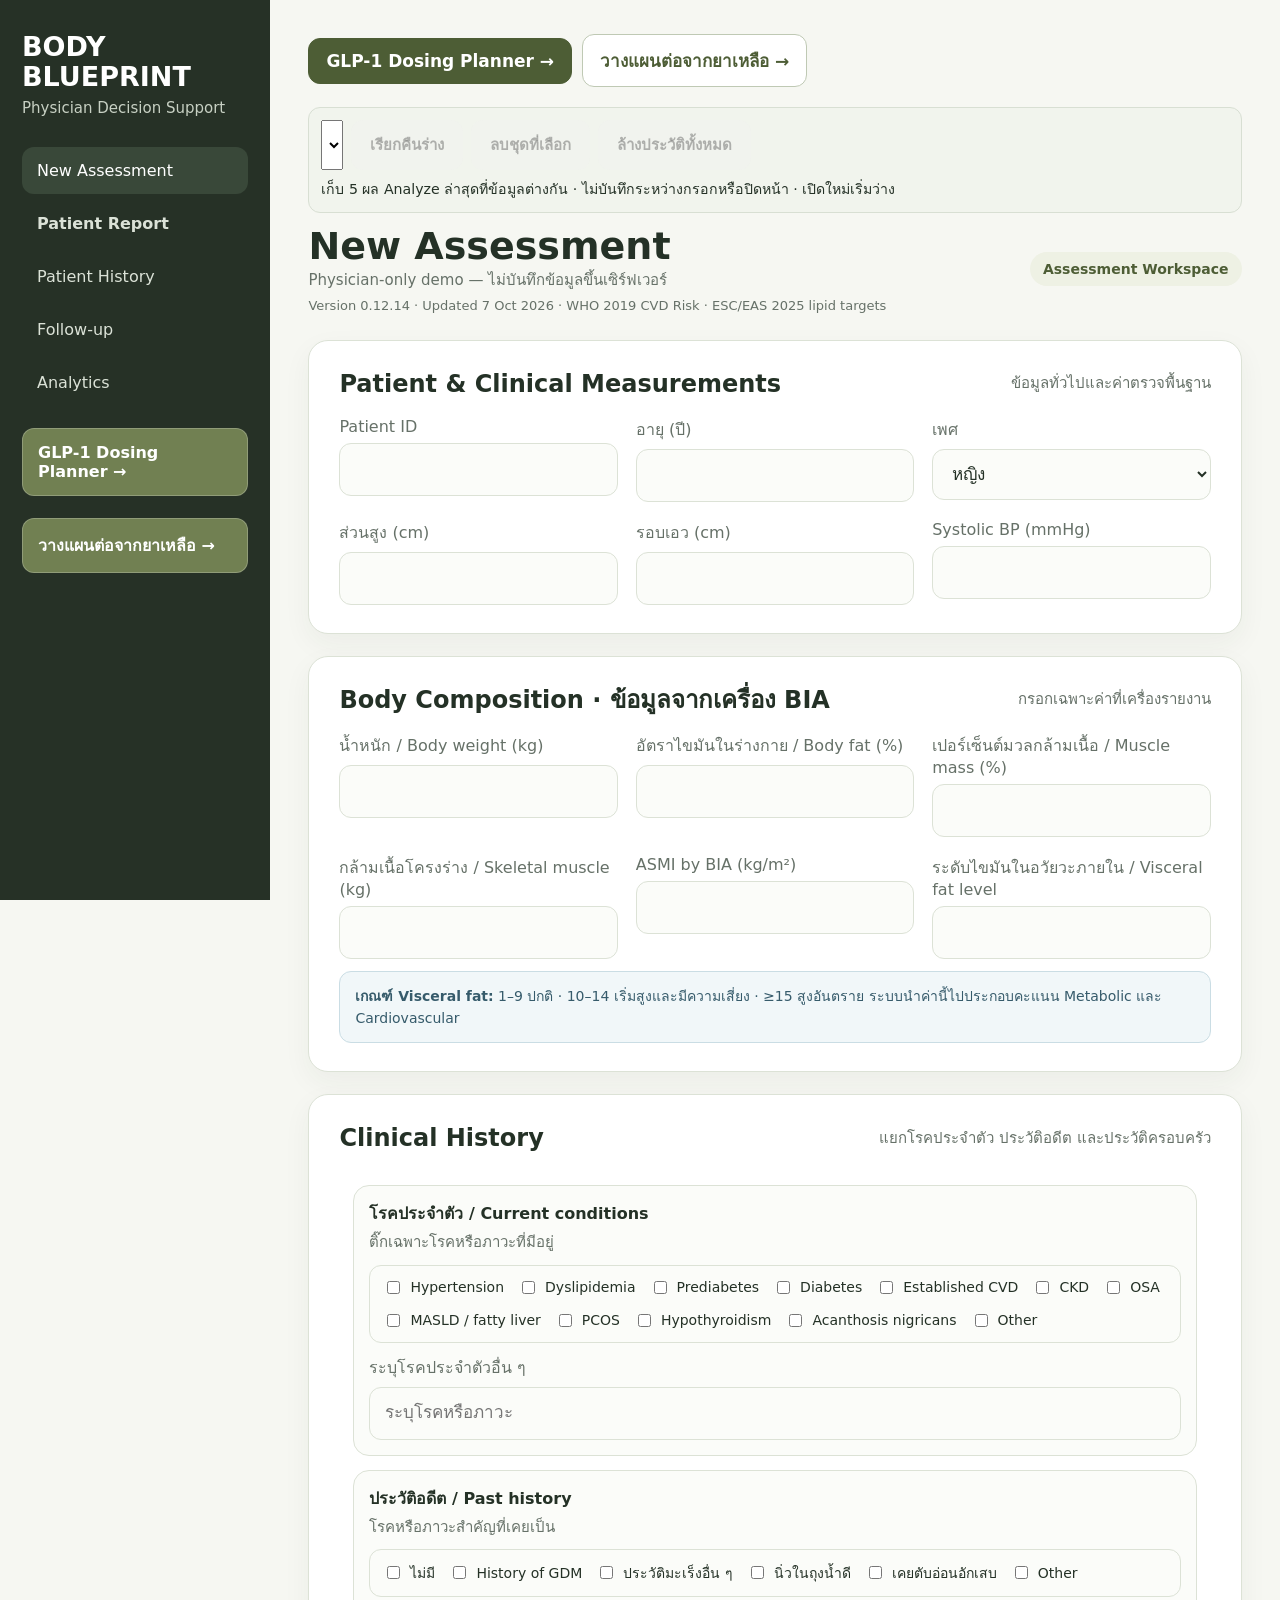
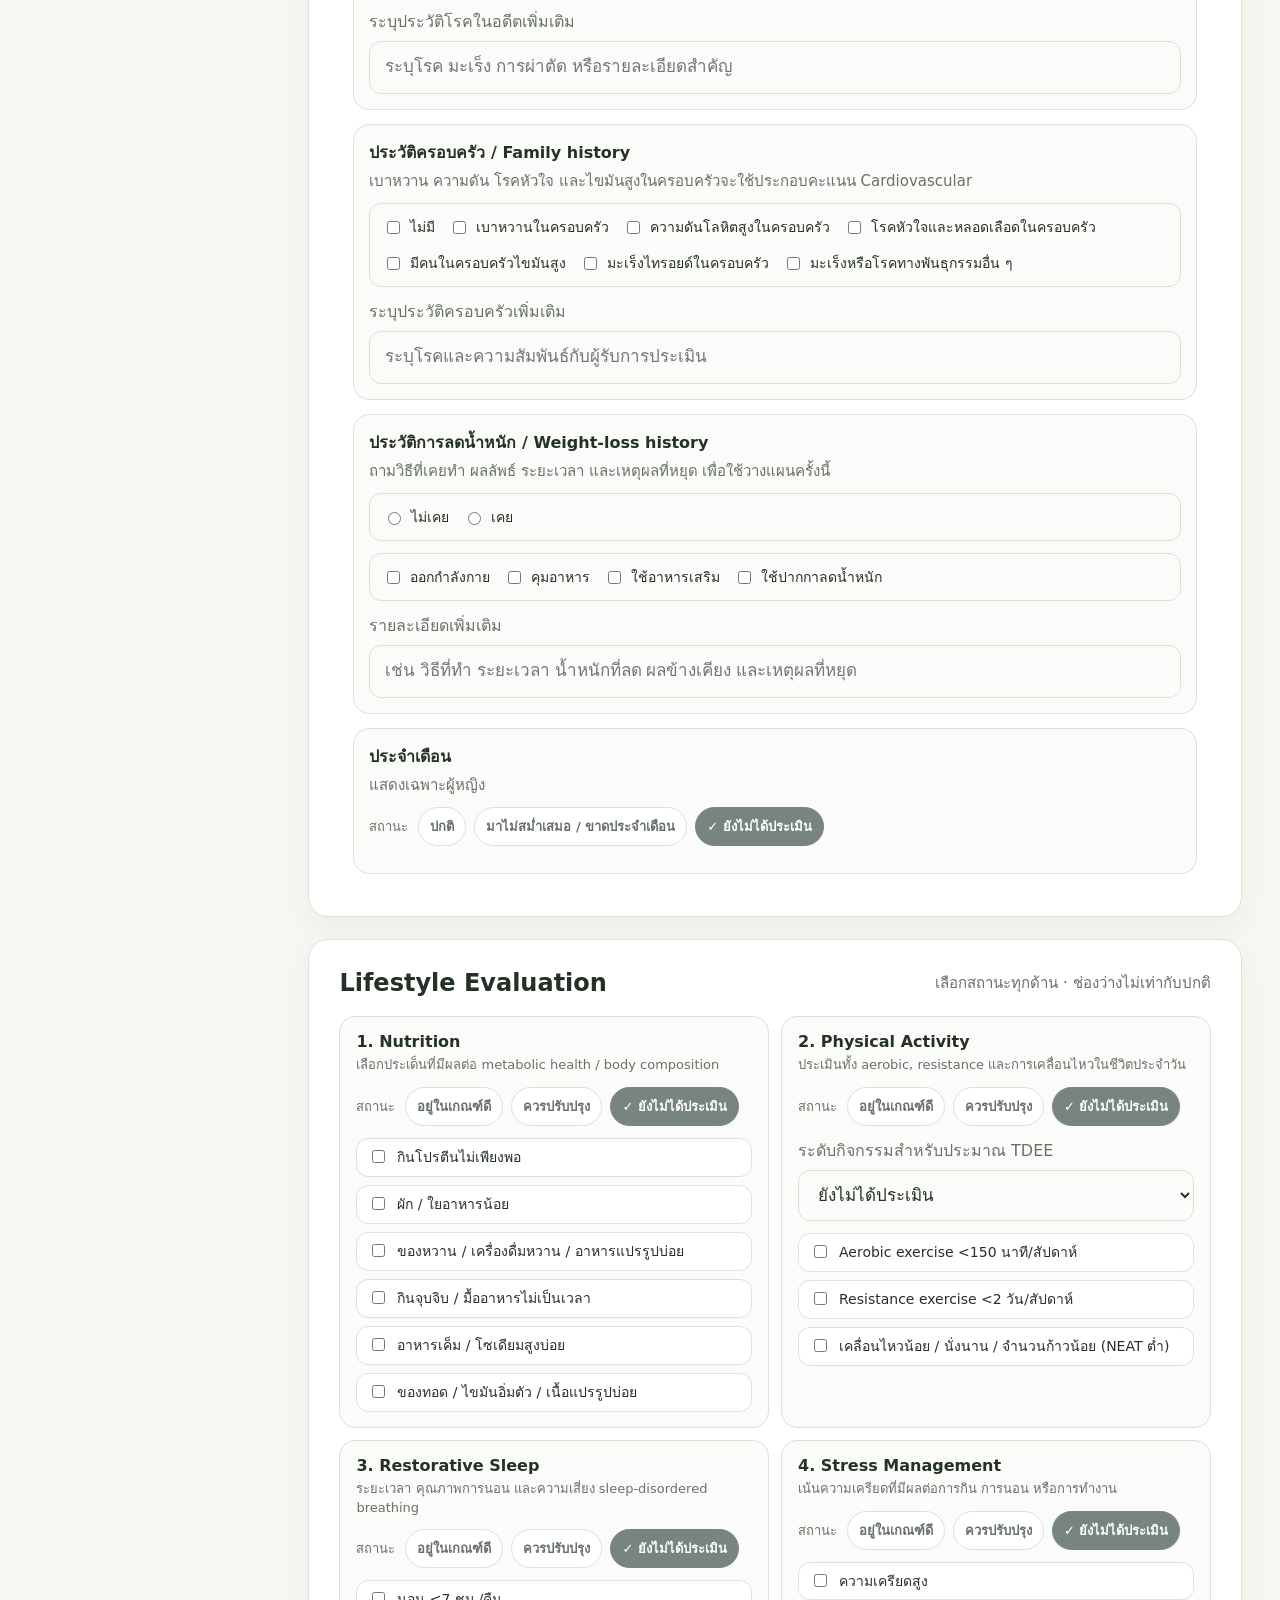
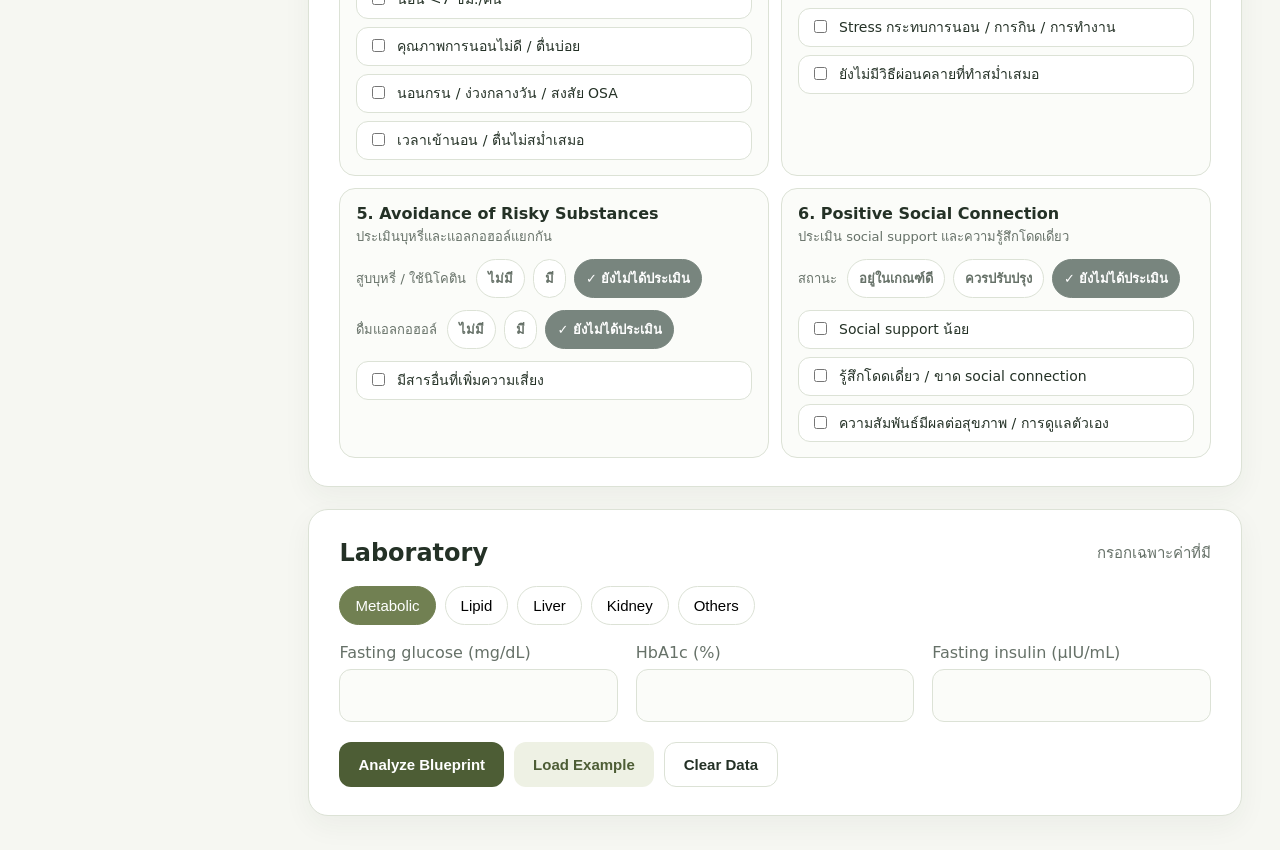
==== commit 6c568f65: "Release v0.12.14: per-pen continuation totals and five explicit drafts" ====
--- a/index.html
+++ b/index.html
@@ -3,7 +3,7 @@
 <head>
   <meta charset="UTF-8" />
   <meta name="viewport" content="width=device-width, initial-scale=1.0" />
-  <title>Body Blueprint — Physician Decision Support v0.12.13</title>
+  <title>Body Blueprint — Physician Decision Support ฉบับทำงาน</title>
   <style>
     :root{
       --bg:#f6f7f2; --panel:#ffffff; --ink:#243126; --muted:#667168;
@@ -253,7 +253,7 @@
     </div>
     <section id="inputView" class="view">
       <div class="top">
-        <div><h1>New Assessment</h1><div class="note">Physician-only demo — ไม่บันทึกข้อมูลขึ้นเซิร์ฟเวอร์</div><div class="version">Version 0.12.13 · Updated 7 Oct 2026 · WHO 2019 CVD Risk · ESC/EAS 2025 lipid targets</div></div>
+        <div><h1>New Assessment</h1><div class="note">Physician-only demo — ไม่บันทึกข้อมูลขึ้นเซิร์ฟเวอร์</div><div class="version">Version 0.12.14 · Updated 7 Oct 2026 · WHO 2019 CVD Risk · ESC/EAS 2025 lipid targets</div></div>
         <div class="top-actions"><div class="pill">Assessment Workspace</div></div>
       </div>
 
@@ -543,7 +543,7 @@
   </main>
 </div>
 
-<script type="application/octet-stream" id="glpPlannerPayload">[base64]/[base64]/[base64]/[base64]/[base64]/Lm1hcHBpbmdzfHx7fSkuZmluZCgoWyxjXSk9Pk51bWJlcihjKT09PU51bWJlcihjbGlja3MpKTtyZXR1cm4gZm91bmQ/[base64]/[base64]/[base64]/[base64]/cGF0aC5zbGljZSgwLGlkeCsxKS5yZXZlcnNlKCk6cGF0aC5zbGljZShpZHgpOyQoJyNydWxlUHJldmlldycpLnRleHRDb250ZW50PShkaXJlY3Rpb249PT0nZG93bic/[base64]/[base64]/OlxzK+C4l+C4teC5iFxzK2NsaW5pYyk/XHMrKFtcZC5dKykoPzpccyprZyk/[base64]/[base64]/J014OiAnK2Rpc3BsYXlQZW4oZGVmYXVsdFBlbikrJ1xuJzonJzsKIGxldCBwcmV2aW91cz0nJzsKIFN0cmluZyh0ZXh0KS5zcGxpdCgvXHI/[base64]/[base64]/[base64]/[base64]/TWF0aC5tYXgoMSxkYXlzQmV0d2VlbihpbXBvcnRlZFswXS5kYXRlLGltcG9ydGVkWzFdLmRhdGUpKTo3LGludGVydmFsRGF5cz1bNywxMF0uaW5jbHVkZXMoZGV0ZWN0ZWRJbnRlcnZhbCk/[base64]/[base64]/LmNsaWNrc3x8MCk7Y29uc3Qgc3RhcnRJbmRleD1NYXRoLm1heCgwLHBsYW5Db25maWcucGF0aC5pbmRleE9mKE51bWJlcihwbGFuQ29uZmlnLnN0YXJ0Q2xpY2tzKSkpO2lmKCFwbGFuQ29uZmlnLmF1dG9TdGVwKXJldHVybiBOdW1iZXIocm93cy5hdCgtMSk/[base64]/[base64]/[base64]/J21pc21hdGNoICc6Jyd9JHtpJiZyb3dzW2ktMV0ucGVuIT09ci5wZW4/[base64]/[base64]/[base64]/[base64]/[base64]/[base64]/LmV2ZXJ5fHw0OyQoJyNzdGFydE51bWJlcicpLnZhbHVlPU1hdGgubWF4KDEsTnVtYmVyKHBsYW5Db25maWc/[base64]/TnVtYmVyKHRyLmRhdGFzZXQuaSk6bnVsbCxmaWVsZD1hY3RpdmU/LmRhdGFzZXQ/LmY7CiAgaWYoIXJvd3MubGVuZ3RoKXJldHVybjsKICByZWJhbGFuY2VSb3dzKCk7CiAgaWYoaW5kZXghPT1udWxsJiZmaWVsZClib2R5LnF1ZXJ5U2VsZWN0b3IoJ3RyW2RhdGEtaT0iJytpbmRleCsnIl0gW2RhdGEtZj0iJytmaWVsZCsnIl0nKT8uZm9jdXM/[base64]/[base64]/[base64]/[base64]/[base64]/[base64]/[base64]/[base64]/[base64]/[base64]/[base64]/LmRhdGFzZXQuY29udCxmaWVsZD1hY3RpdmU/[base64]/[base64]/ZG9jdW1lbnQ6ZG9jdW1lbnQucXVlcnlTZWxlY3RvcignI2lucHV0VmlldycpOwogY29uc3Qga2V5PXBsYW5uZXI/[base64]/[base64]/[base64]/[base64]/[base64]</script>
+<script type="application/octet-stream" id="glpPlannerPayload">[base64]/[base64]/[base64]/[base64]/[base64]/Lm1hcHBpbmdzfHx7fSkuZmluZCgoWyxjXSk9Pk51bWJlcihjKT09PU51bWJlcihjbGlja3MpKTtyZXR1cm4gZm91bmQ/[base64]/[base64]/[base64]/[base64]/cGF0aC5zbGljZSgwLGlkeCsxKS5yZXZlcnNlKCk6cGF0aC5zbGljZShpZHgpOyQoJyNydWxlUHJldmlldycpLnRleHRDb250ZW50PShkaXJlY3Rpb249PT0nZG93bic/[base64]/[base64]/[base64]/OlxzK+C4l+C4teC5iFxzK2NsaW5pYyk/XHMrKFtcZC5dKykoPzpccyprZyk/[base64]/[base64]/[base64]/[base64]/[base64]/[base64]/[base64]/[base64]/[base64]/[base64]/[base64]/[base64]/J3RoJzooezE6J3N0JywyOiduZCcsMzoncmQnfVtuJTEwXXx8J3RoJykpfQpmdW5jdGlvbiBwYXRpZW50TGluZShyLG51bWJlcix0b3RhbCxjYXBhY2l0eSxuZWFyRW5kPWZhbHNlKXsKICBpZihyLm5ld1BlbiYmIS/[base64]/[base64]/[base64]/[base64]/[base64]/[base64]/[base64]/[base64]/LmludGVydmFsRGF5c3x8Nyk7JCgnI2Rvc2VEaXJlY3Rpb24nKS52YWx1ZT1wbGFuQ29uZmlnPy5kaXJlY3Rpb258fCd1cCc7JCgnI2F1dG9TdGVwJykuY2hlY2tlZD1wbGFuQ29uZmlnPy5hdXRvU3RlcCE9PWZhbHNlO2lmKHBsYW5Db25maWc/LmluamVjdG9yKSQoJyNkZWZhdWx0SW5qZWN0b3InKS52YWx1ZT1wbGFuQ29uZmlnLmluamVjdG9yOwppZihyb3dzLmxlbmd0aCYmcGVuc1tyb3dzWzBdLnBlbl0pe2NvbnN0IHBlbj1wbGFuQ29uZmlnPy5wZW58fHJvd3NbMF0ucGVuLHN0YXJ0PXBsYW5Db25maWc/[base64]/[base64]/[base64]/[base64]/[base64]/[base64]/[base64]/[base64]/[base64]/[base64]/[base64]/[base64]/LmRhdGFzZXQuY29udCxmaWVsZD1hY3RpdmU/[base64]/[base64]/[base64]/[base64]/[base64]</script>
 
 <script>
 let currentAssessment=null;
@@ -1280,6 +1280,7 @@
   currentAssessment={d,muscleHealth,ir,liver,kidney,wellnessLab,lipidLab,healthDomains,score,metrics,energy};
   reportDraft=null;
   buildRecommendations(d,muscleHealth,ir,liver,kidney,wellnessLab,lipidLab);buildEMR(d,muscleHealth,ir,liver,kidney,wellnessLab,whoCvCategory(whoCv));showResults();
+  window.dispatchEvent(new Event('blueprint-analyzed'));
 }
 
 function personalizedLifestyleActions(d){
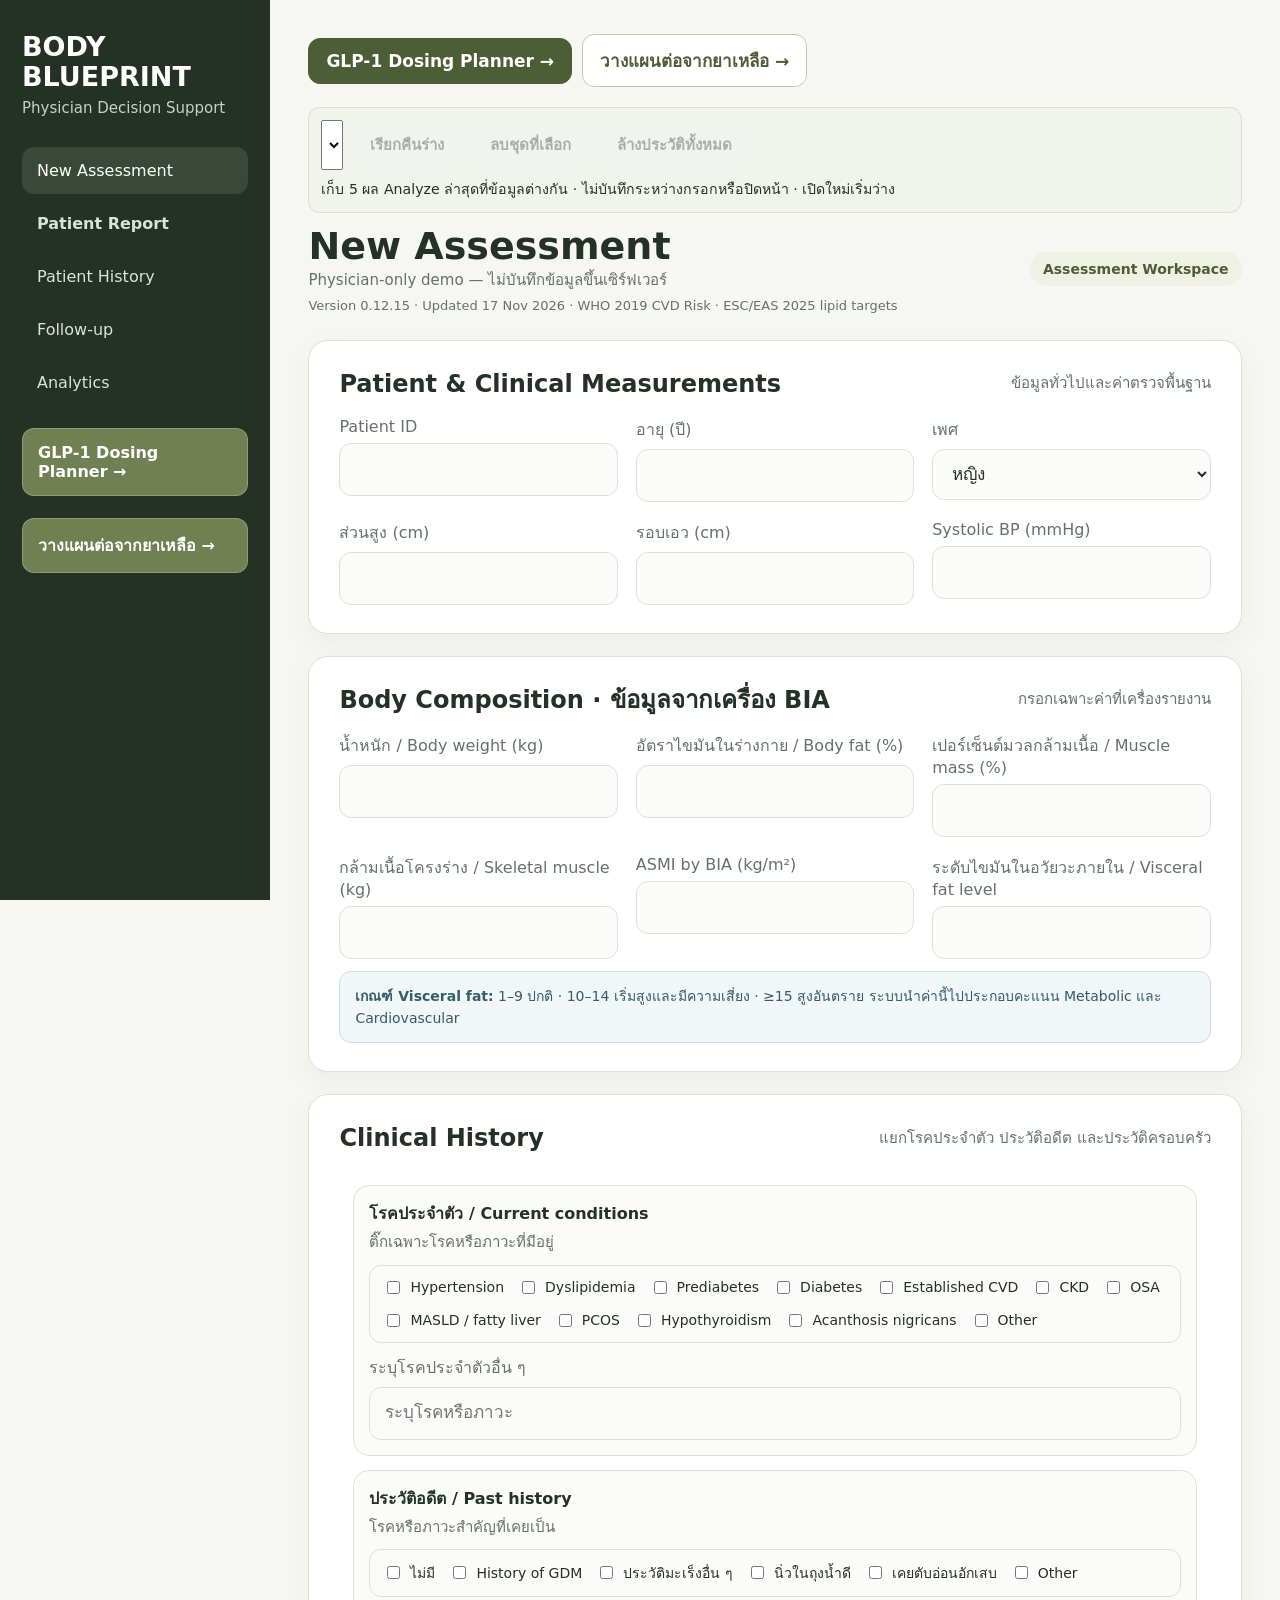
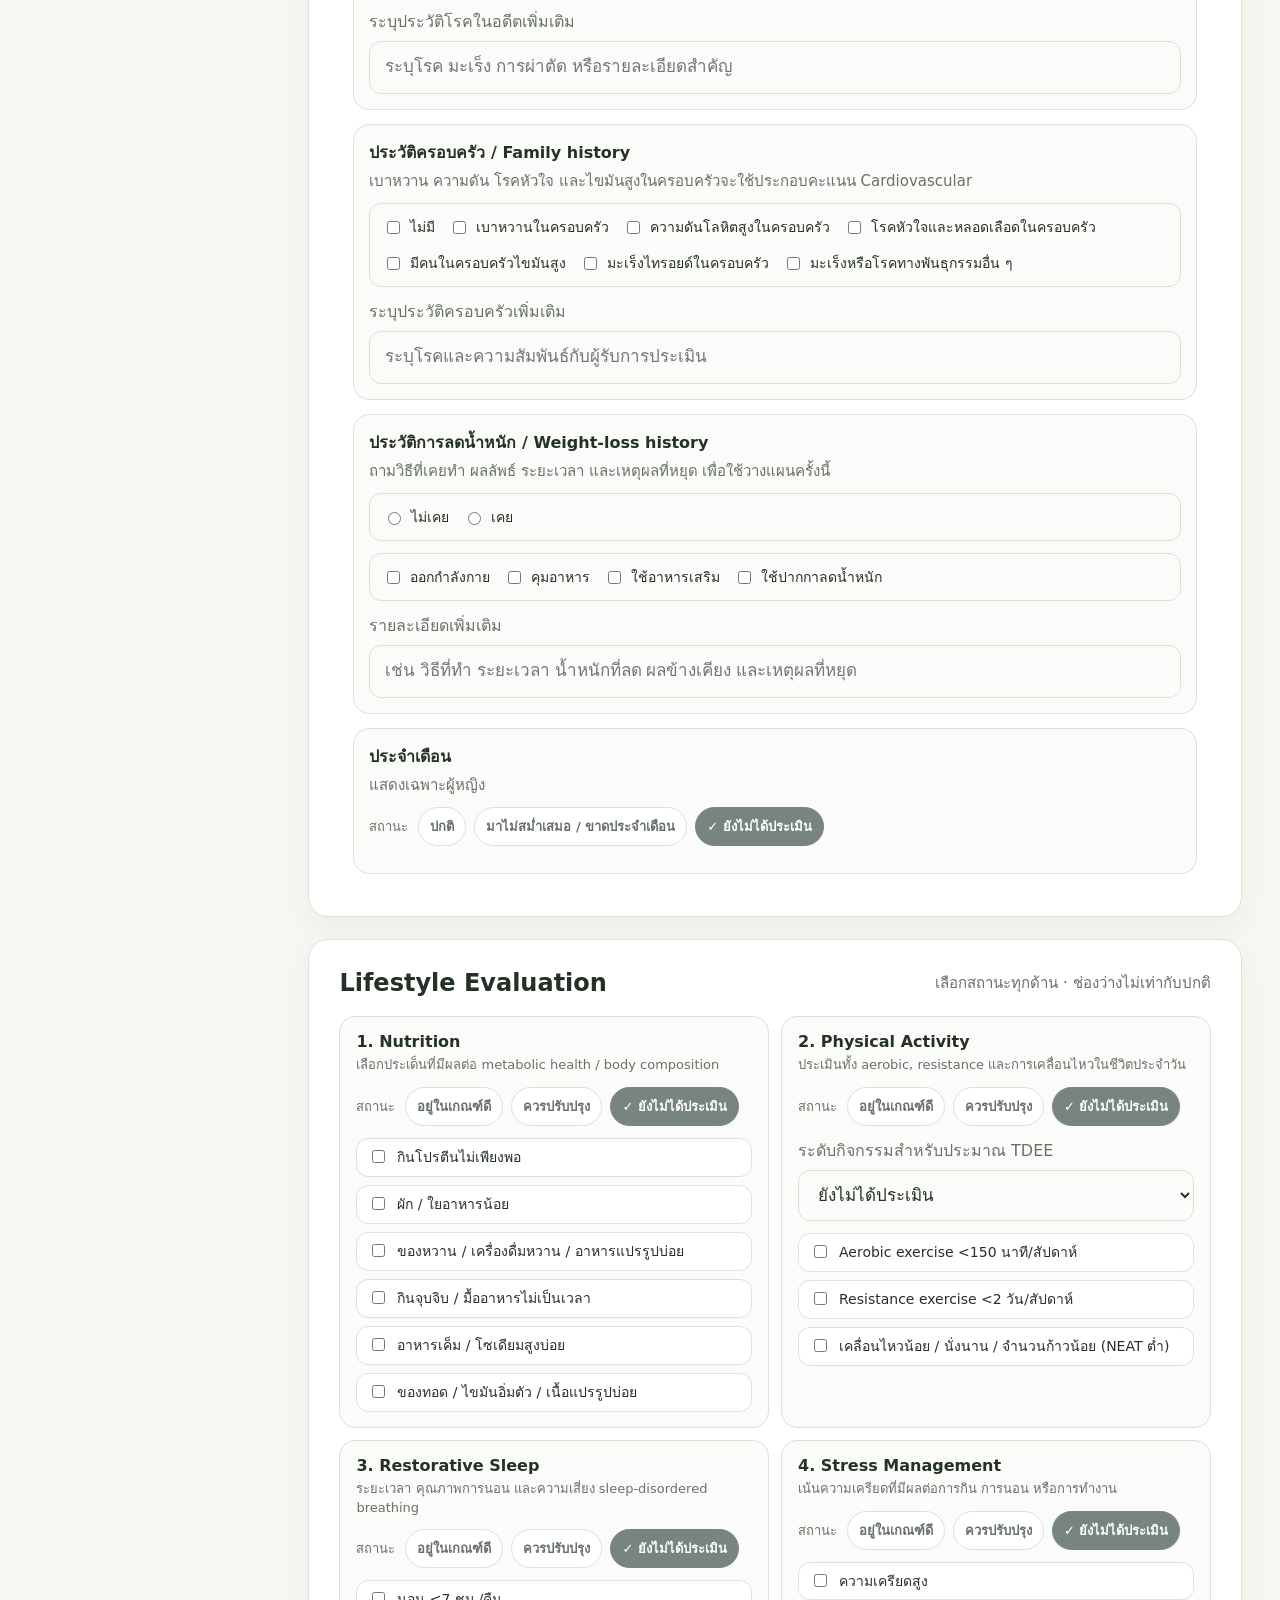
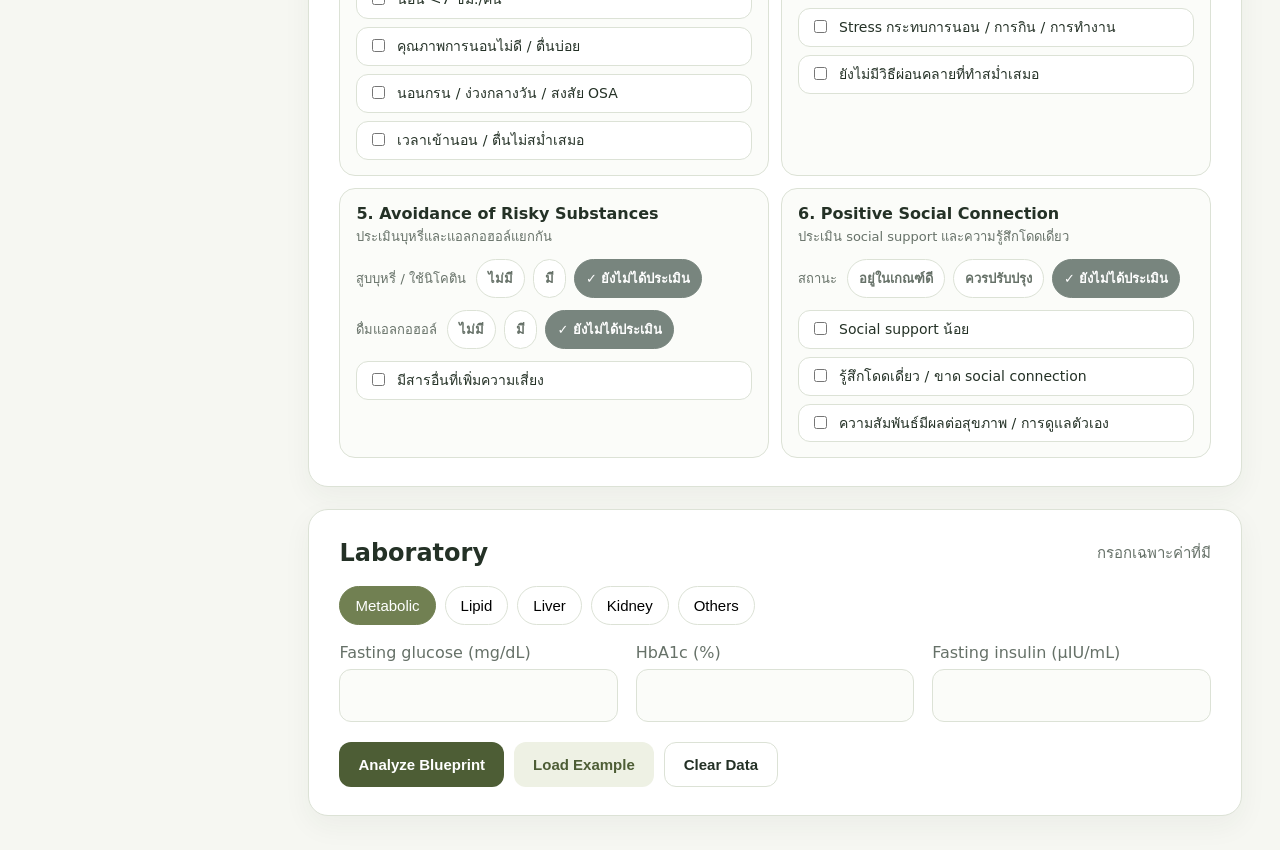
==== commit 1ac9214c: "Release v0.12.15: fix import years, EMR conditions and clinic scores" ====
--- a/index.html
+++ b/index.html
@@ -253,7 +253,7 @@
     </div>
     <section id="inputView" class="view">
       <div class="top">
-        <div><h1>New Assessment</h1><div class="note">Physician-only demo — ไม่บันทึกข้อมูลขึ้นเซิร์ฟเวอร์</div><div class="version">Version 0.12.14 · Updated 7 Oct 2026 · WHO 2019 CVD Risk · ESC/EAS 2025 lipid targets</div></div>
+        <div><h1>New Assessment</h1><div class="note">Physician-only demo — ไม่บันทึกข้อมูลขึ้นเซิร์ฟเวอร์</div><div class="version">Version 0.12.15 · Updated 17 Nov 2026 · WHO 2019 CVD Risk · ESC/EAS 2025 lipid targets</div></div>
         <div class="top-actions"><div class="pill">Assessment Workspace</div></div>
       </div>
 
@@ -504,9 +504,9 @@
               <div id="editorScoreList" class="score-list"></div>
               <div class="info-box"><b>การแปลผล:</b> 90–100 อยู่ในเกณฑ์ดี · 80–89 ปานกลาง · 60–79 ควรปรับปรุง · ต่ำกว่า 60 ควรให้ความสำคัญ<br>ข้อมูลที่ไม่ครบจะไม่ถูกคิดเป็น 0 และจะแสดง “ข้อมูลยังไม่เพียงพอ”</div>
               <details class="score-method"><summary>ดูเกณฑ์คะแนน</summary>
-<p>คะแนนสุขภาพเป็นสูตรภายในคลินิก ไม่ใช่ความน่าจะเป็นของโรคหรือเกณฑ์วินิจฉัย คะแนนรวมยังเฉลี่ยจากด้านที่มีข้อมูลอย่างน้อย 4 ด้าน</p>
+<p>คะแนนสุขภาพเป็นสูตรภายในคลินิก ไม่ใช่ความน่าจะเป็นของโรคหรือเกณฑ์วินิจฉัย คะแนนรวมเฉลี่ยจากด้านที่มีข้อมูลอย่างน้อย 4 ด้าน ปัดลงเป็นจำนวนเต็ม และจำกัดไม่เกิน 89 หาก Metabolic, Cardiovascular, Body Composition หรือมวลกล้ามเนื้อด้านใดต่ำกว่า 80 เพื่อไม่ให้ด้านอื่นกลบประเด็นที่ควรปรับปรุง</p>
 <ul>
-<li><b>Metabolic:</b> ค่าตรวจ 80% + พฤติกรรม 20% · ส่วนค่าตรวจ: สัดส่วนไขมัน 25 (WHtR ก่อน ถ้าไม่มีใช้ %fat หรือ BMI), visceral fat 15, FBS/HbA1c 40 (ใช้ค่าที่ให้คะแนนต่ำกว่าในกลุ่มเดียว), HOMA-IR 10, TG 10 · HOMA ต้องมี FBS และ fasting insulin คู่กัน</li>
+<li><b>Metabolic:</b> ค่าตรวจ 80% + พฤติกรรม 20% · ส่วนค่าตรวจ: สัดส่วนไขมัน 25 (ใช้คะแนนต่ำสุดที่มีจาก WHtR, %fat และ BMI ในกลุ่มเดียว ไม่บวกหักซ้ำ), visceral fat 15, FBS/HbA1c 40 (ใช้ค่าที่ให้คะแนนต่ำกว่าในกลุ่มเดียว), HOMA-IR 10, TG 10 · HOMA ต้องมี FBS และ fasting insulin คู่กัน · BMI ≥23 หรือ WHtR ≥0.5 จำกัดคะแนน Metabolic และ Body Composition ไม่เกิน 79</li>
 <li><b>Cardiovascular:</b> ค่าตรวจ 80% + พฤติกรรม 20% · ส่วนค่าตรวจ: WHO CVD 25 (ถ้าไม่มีใช้ SBP แทน), LDL/ApoB 45 (กลุ่มเดียว ใช้คะแนนต่ำกว่า), Lp(a) 20, visceral fat 10 · WHO CVD แสดงเปอร์เซ็นต์ความเสี่ยงแยก และนำมาแปลงเป็นคะแนนย่อยด้วย (&lt;5%→100, 5–&lt;10%→80, 10–&lt;20%→55, 20–&lt;30%→25, ≥30%→5) · เมื่อมี WHO ไม่คิด SBP และบุหรี่ซ้ำในด้านนี้</li>
 <li><b>Body Composition:</b> ค่าตรวจ 80% + พฤติกรรม 20% · ภายในส่วนค่าตรวจ: BMI 35%, %fat 35%, WHtR 30% · BMI ส่วนที่เกิน 23 ลดต่อเนื่อง 7.5 คะแนนย่อยต่อหน่วย และ BMI ≥23 จำกัดคะแนนด้านนี้ไม่เกิน 79</li>
 <li><b>มวลกล้ามเนื้อ:</b> ASMI 80% + พฤติกรรม 20% · ASMI เทียบสัดส่วน 1.1 เท่าของ cut-off เดิมตามอายุ/เพศ · ต่ำกว่า cut-off จำกัดคะแนน 79; ต่ำกว่า 85% ของ cut-off จำกัด 49 · ไม่ใช่การวินิจฉัย sarcopenia</li>
@@ -543,7 +543,7 @@
   </main>
 </div>
 
-<script type="application/octet-stream" id="glpPlannerPayload">[base64]/[base64]/[base64]/[base64]